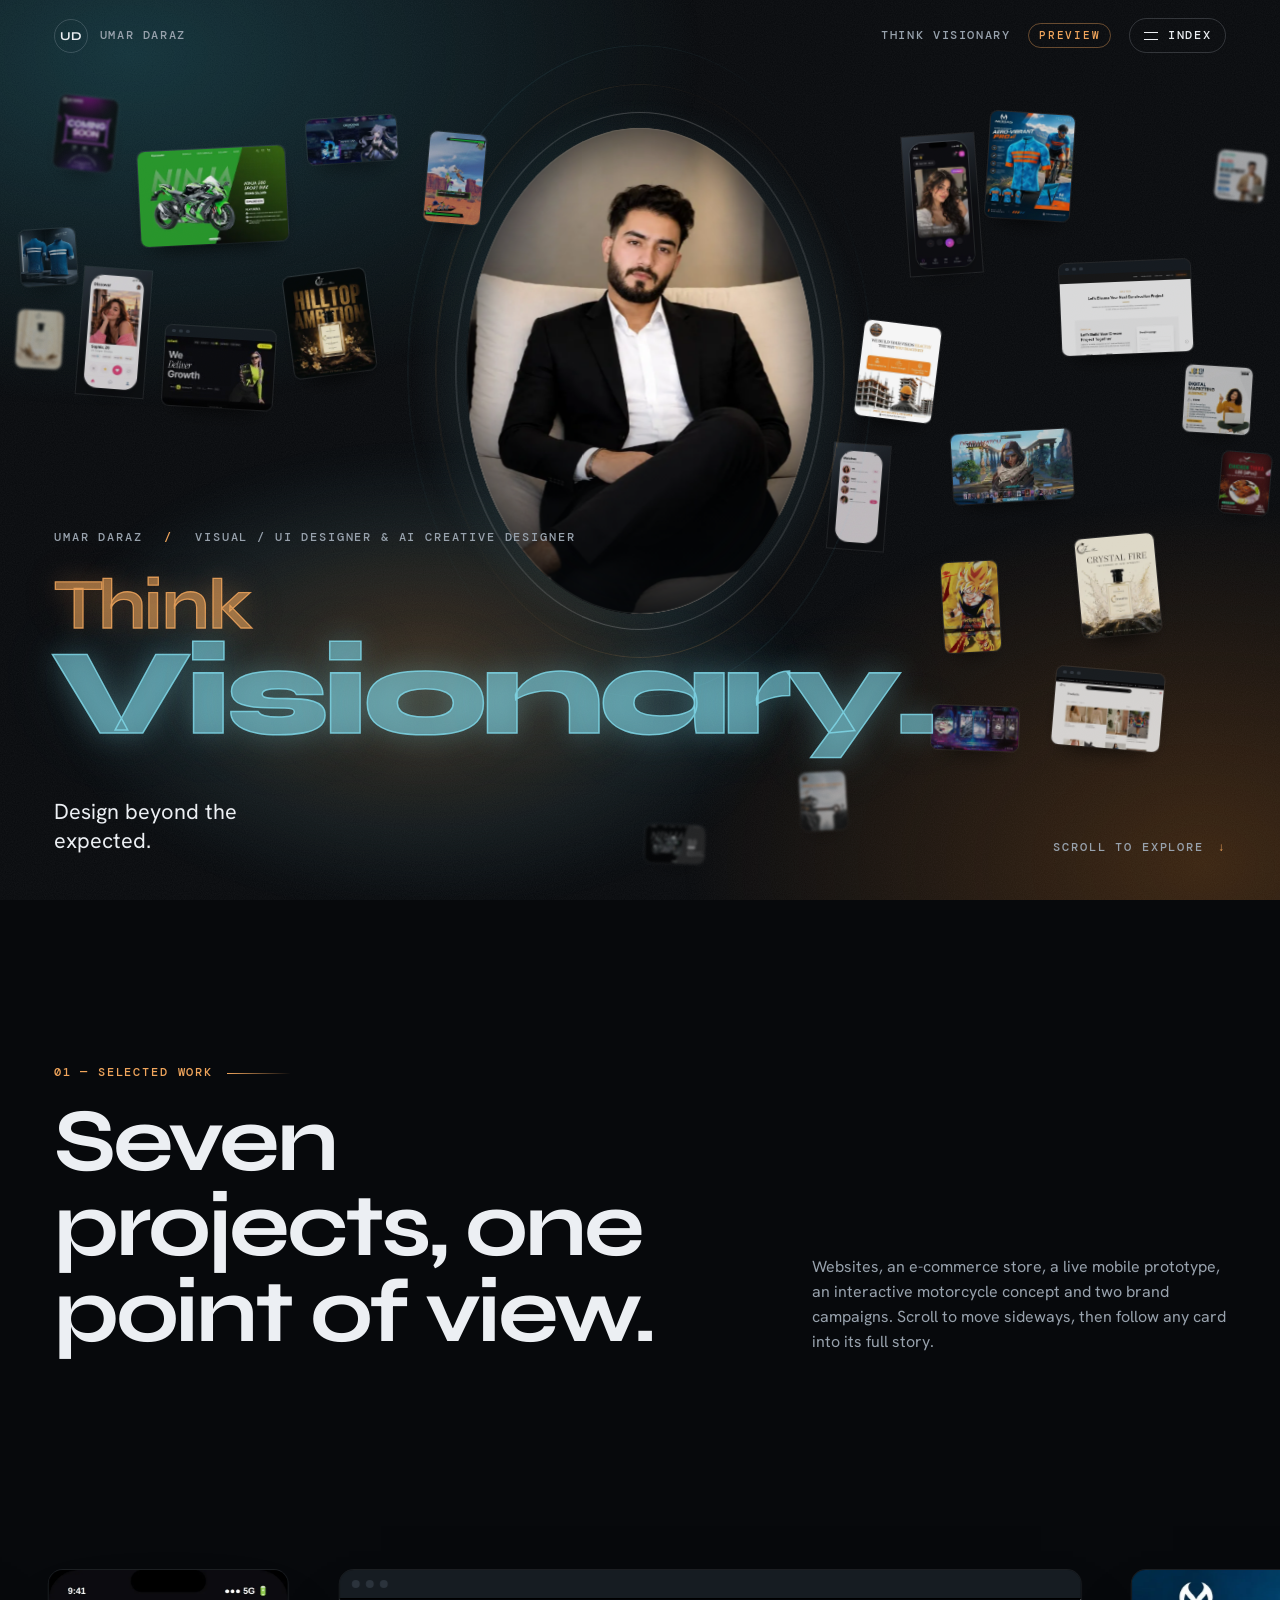
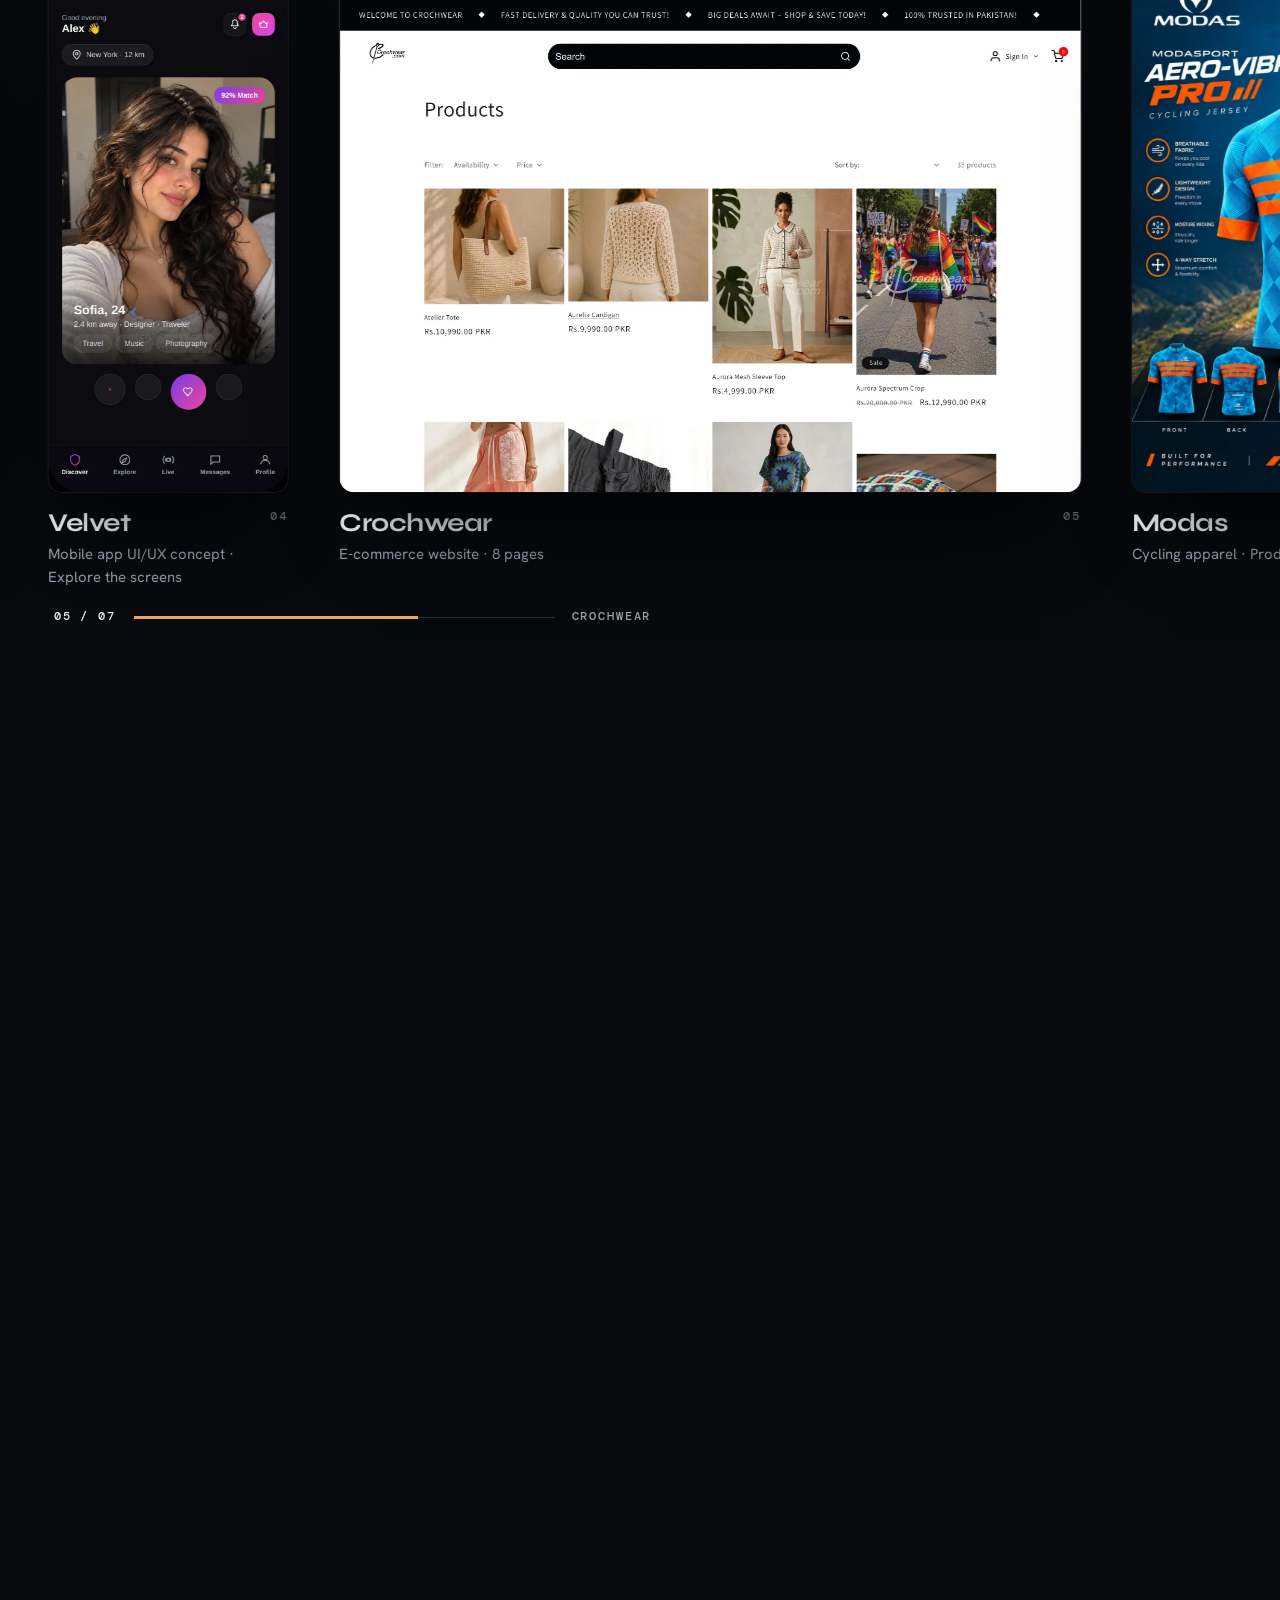
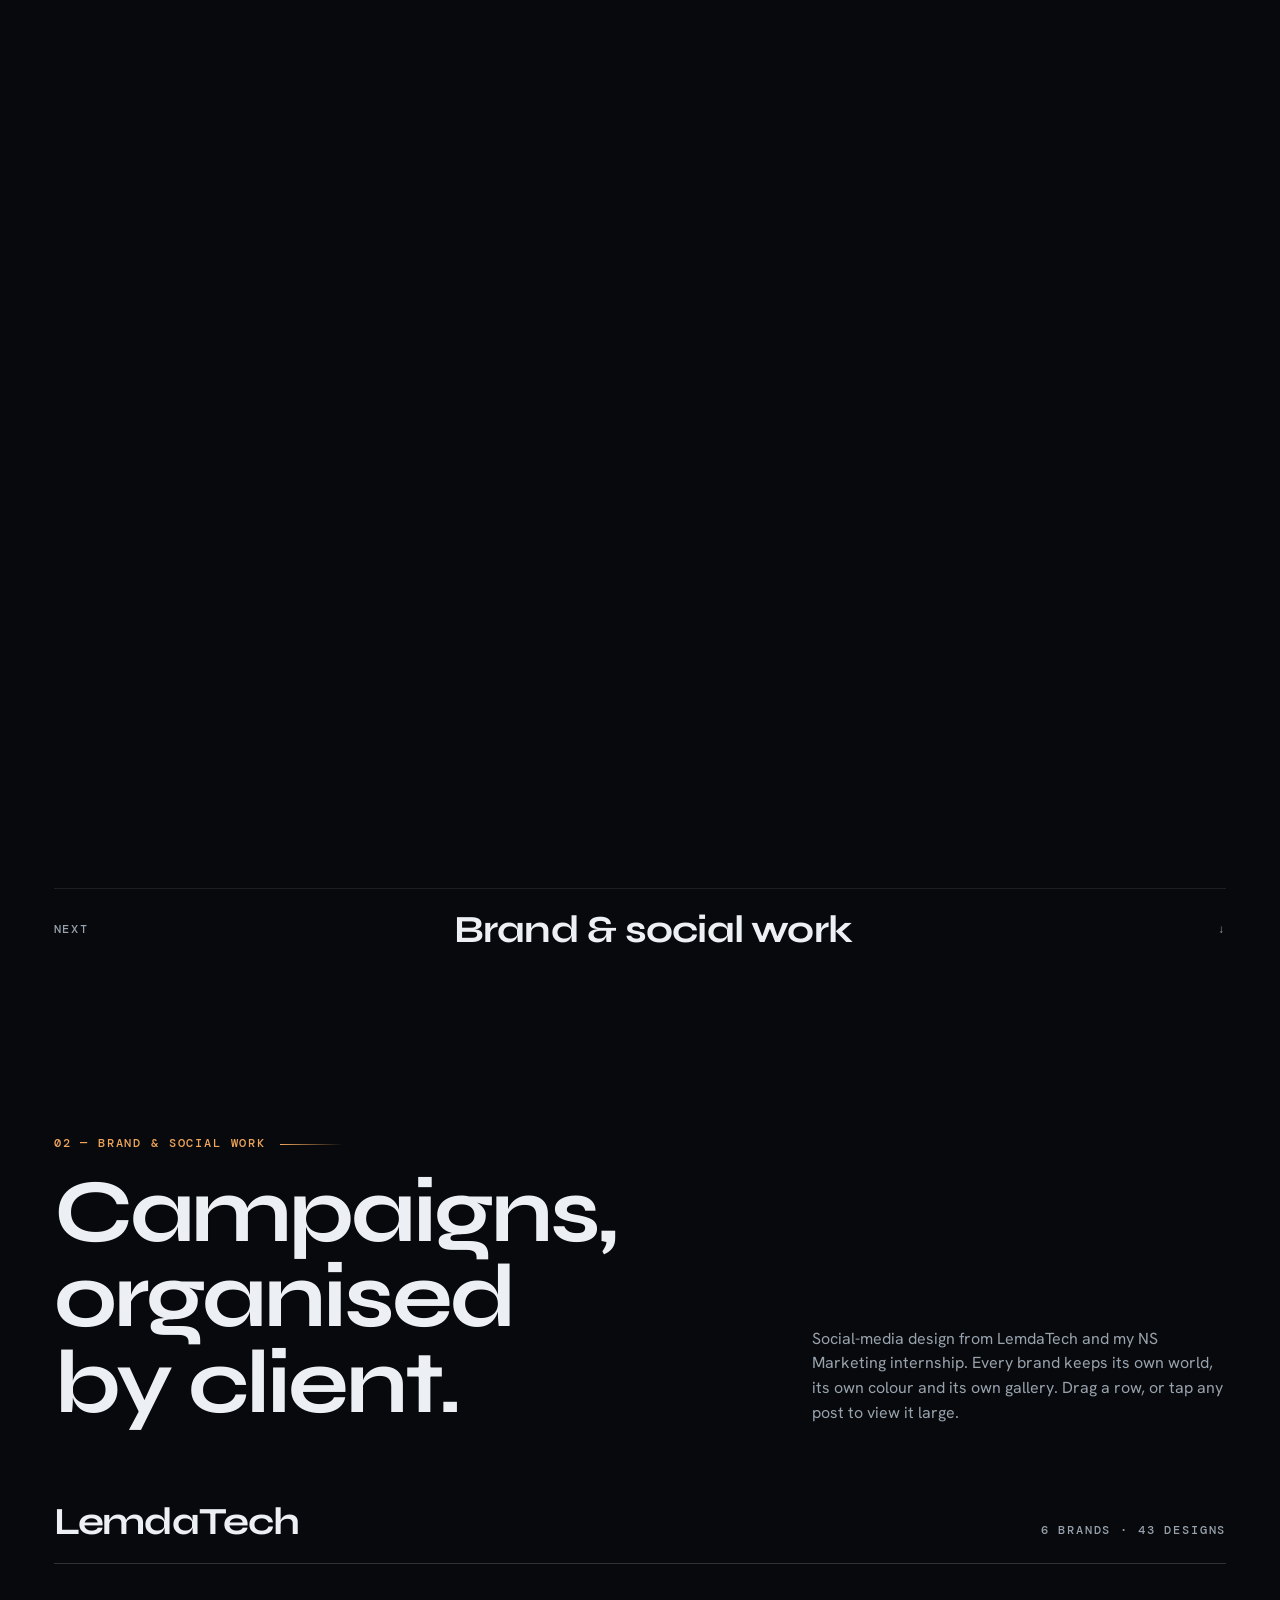
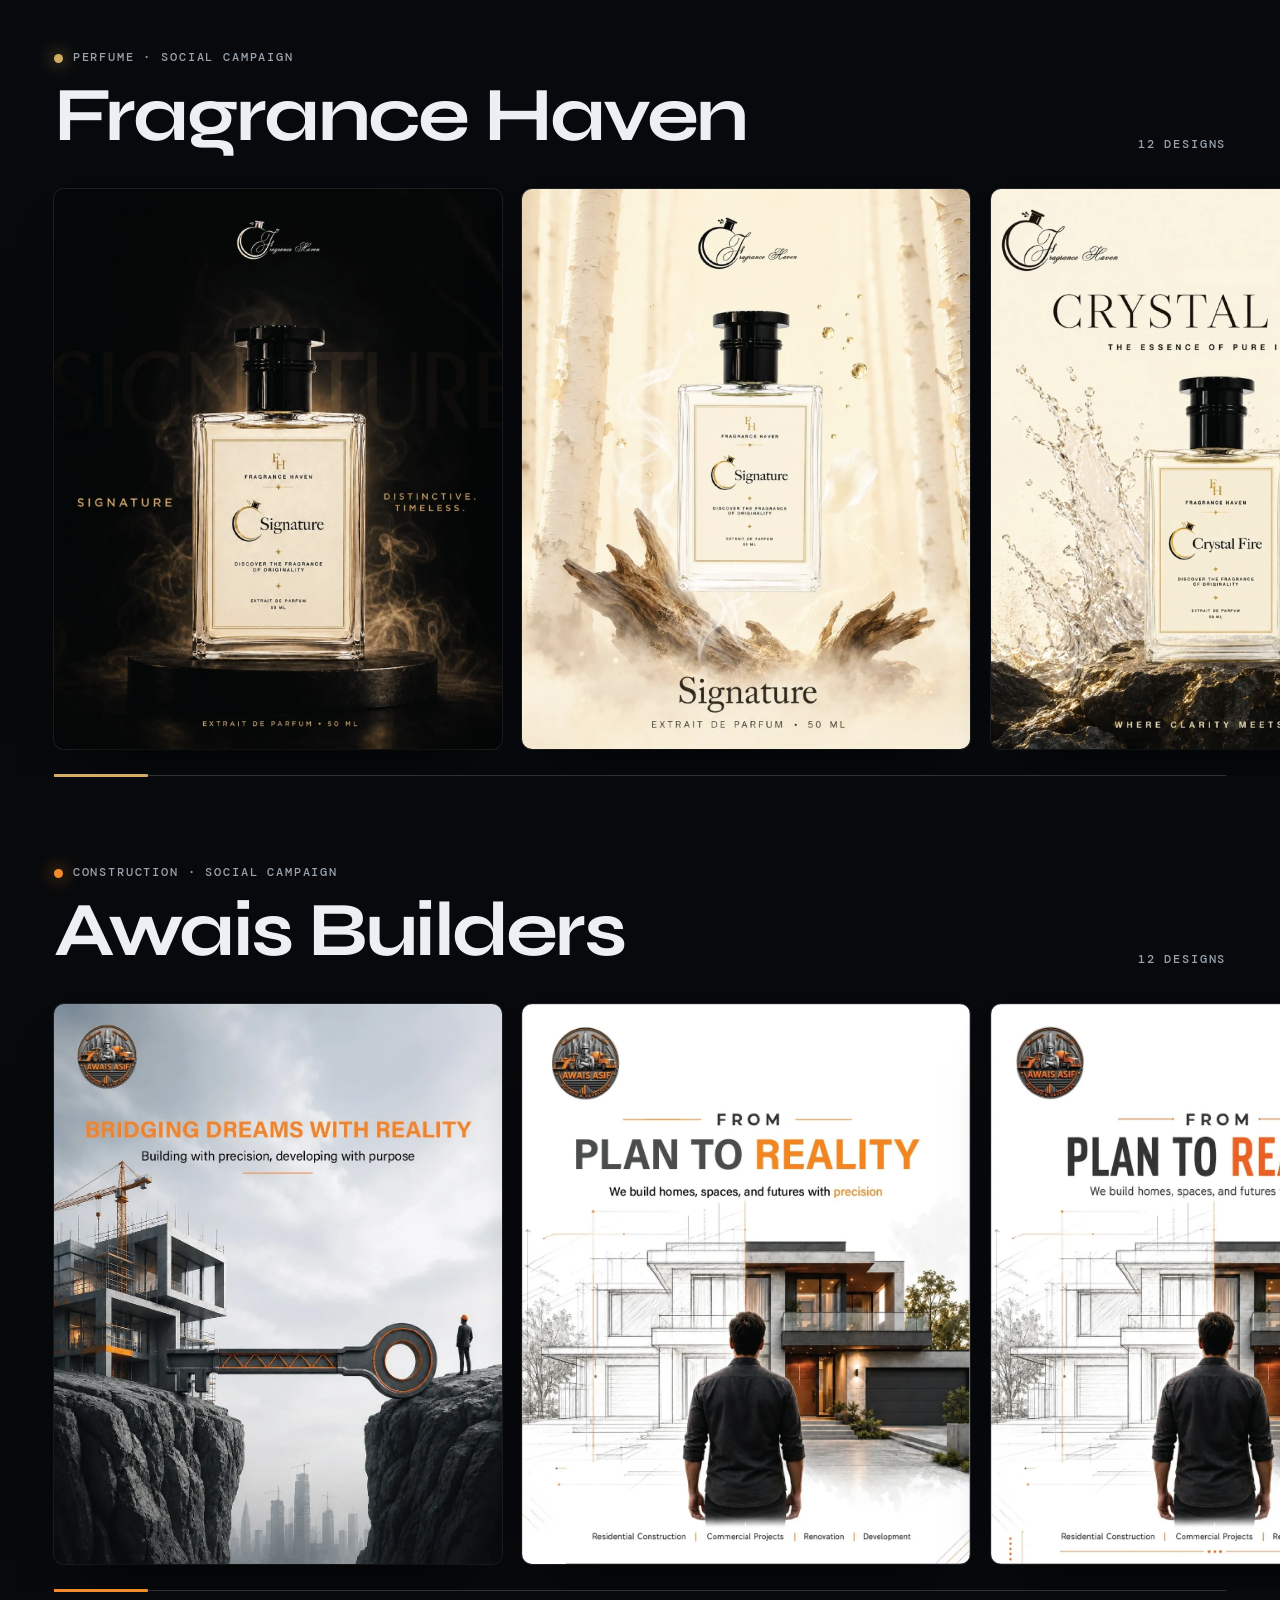
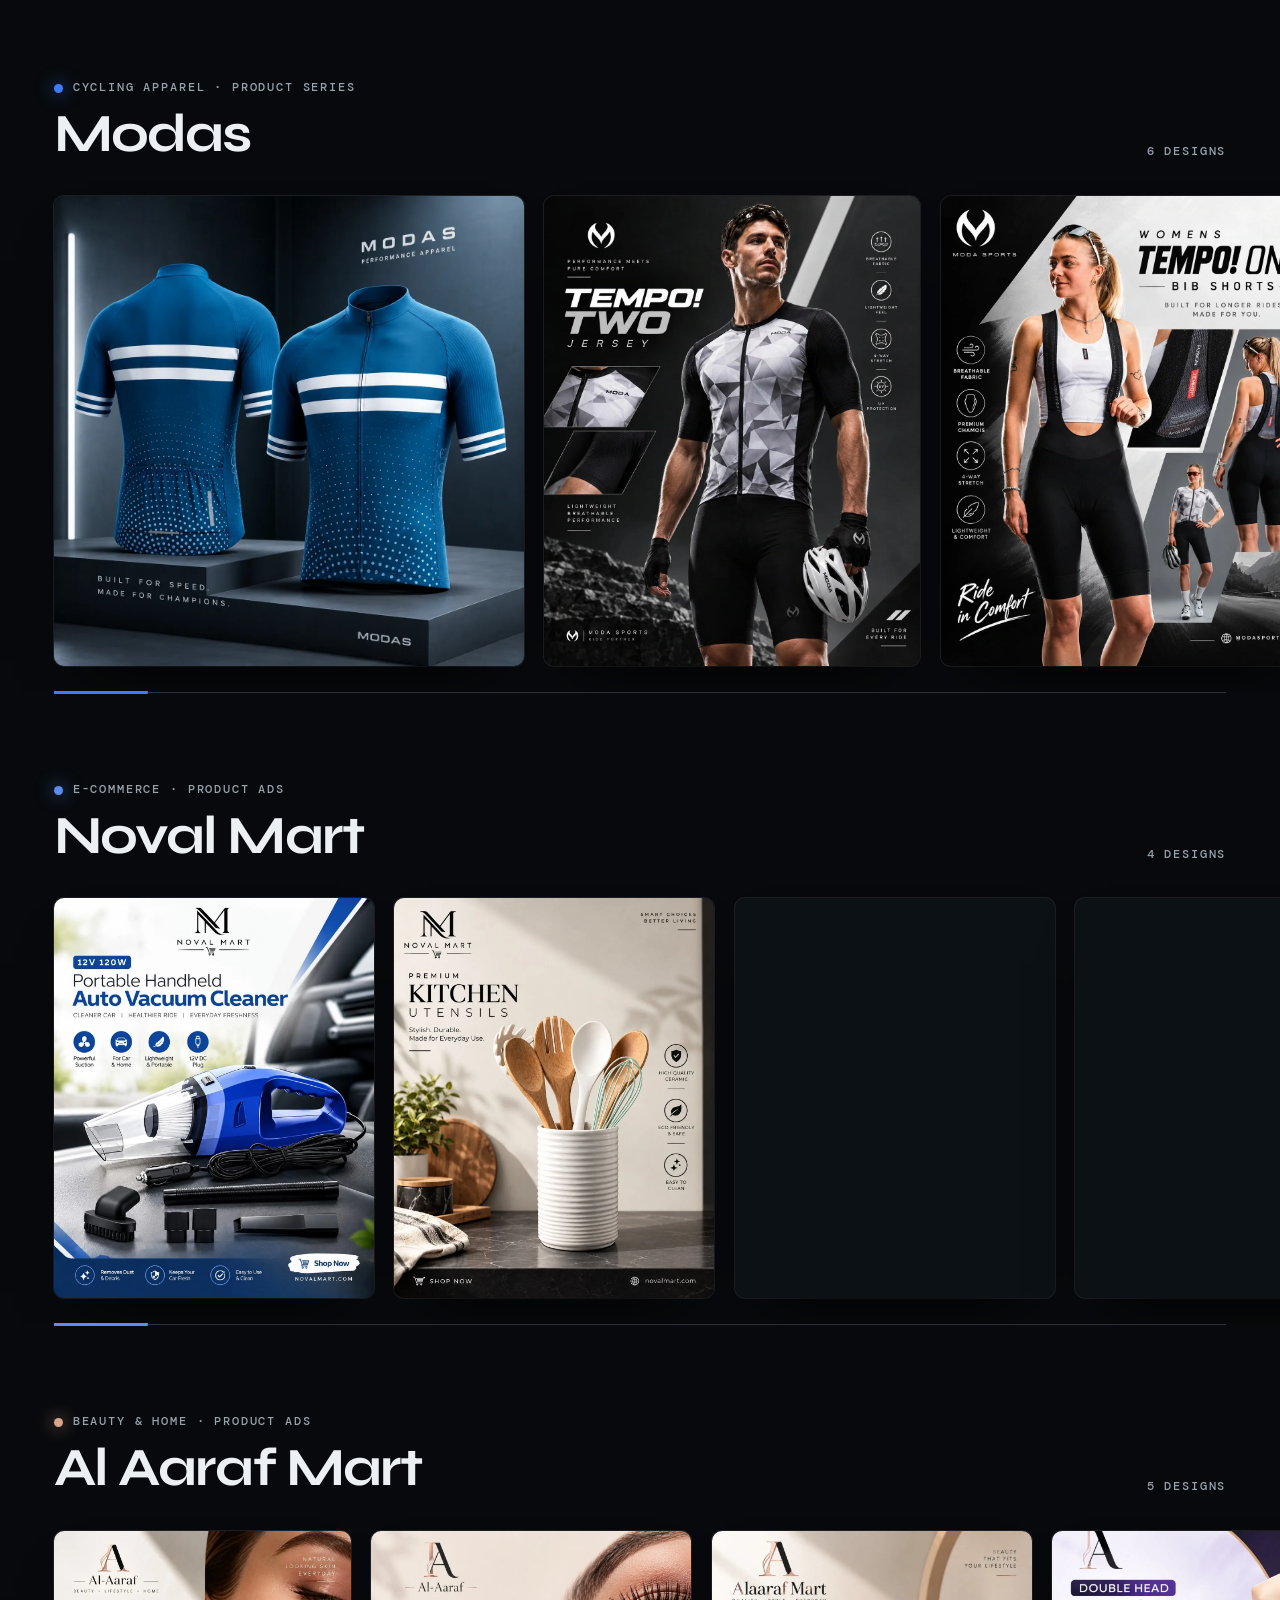
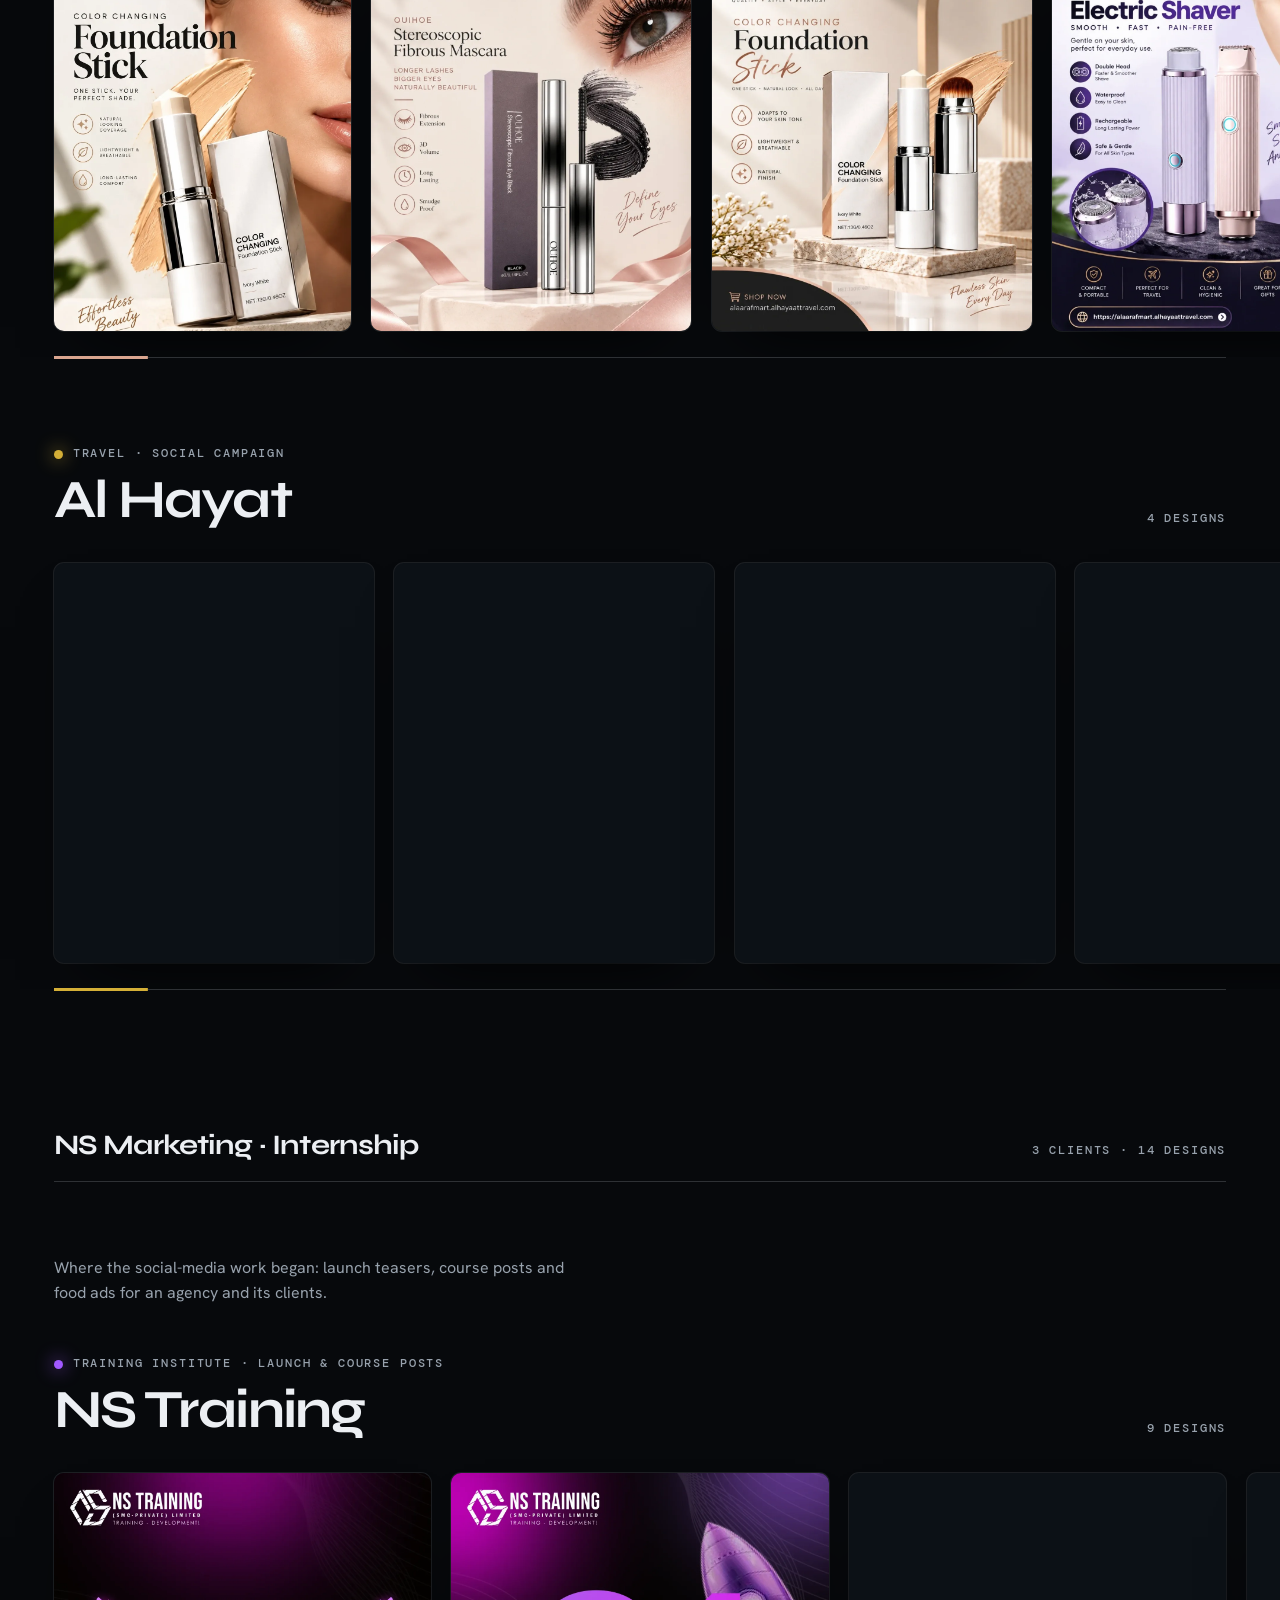
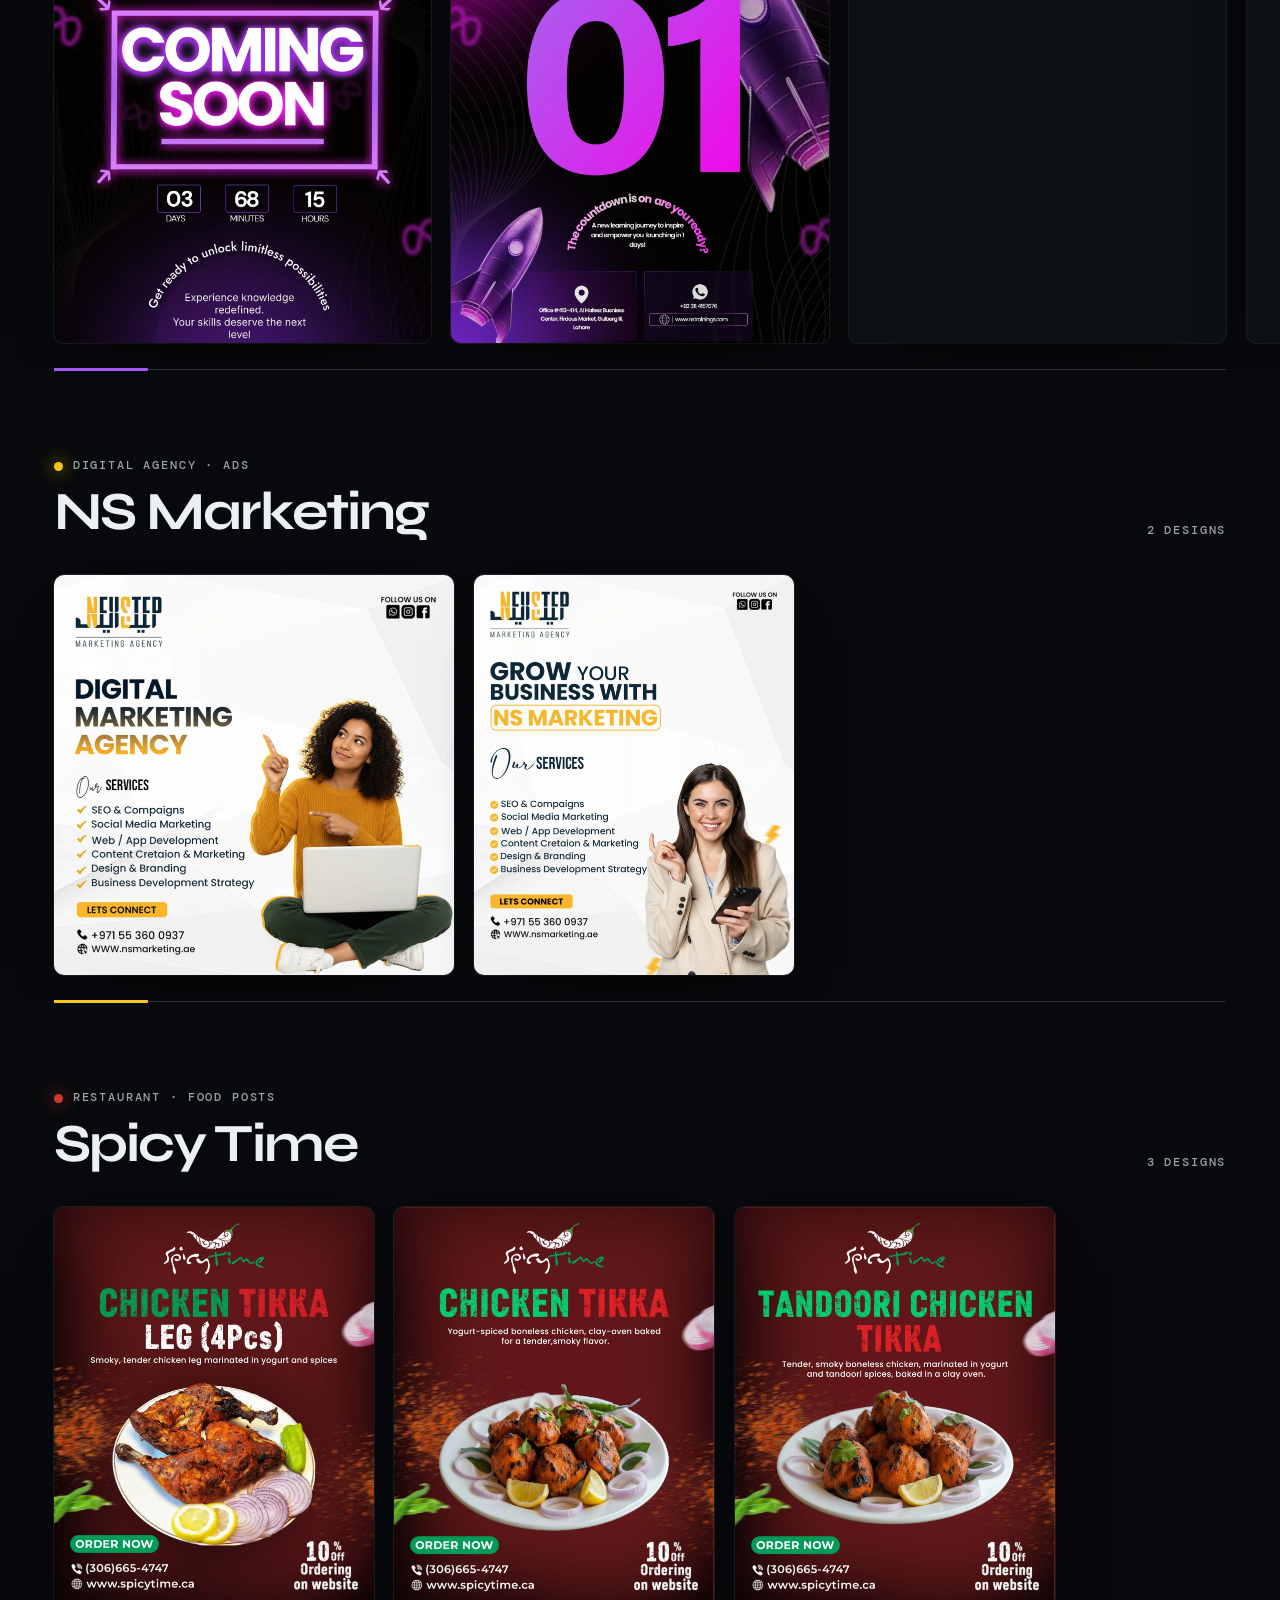
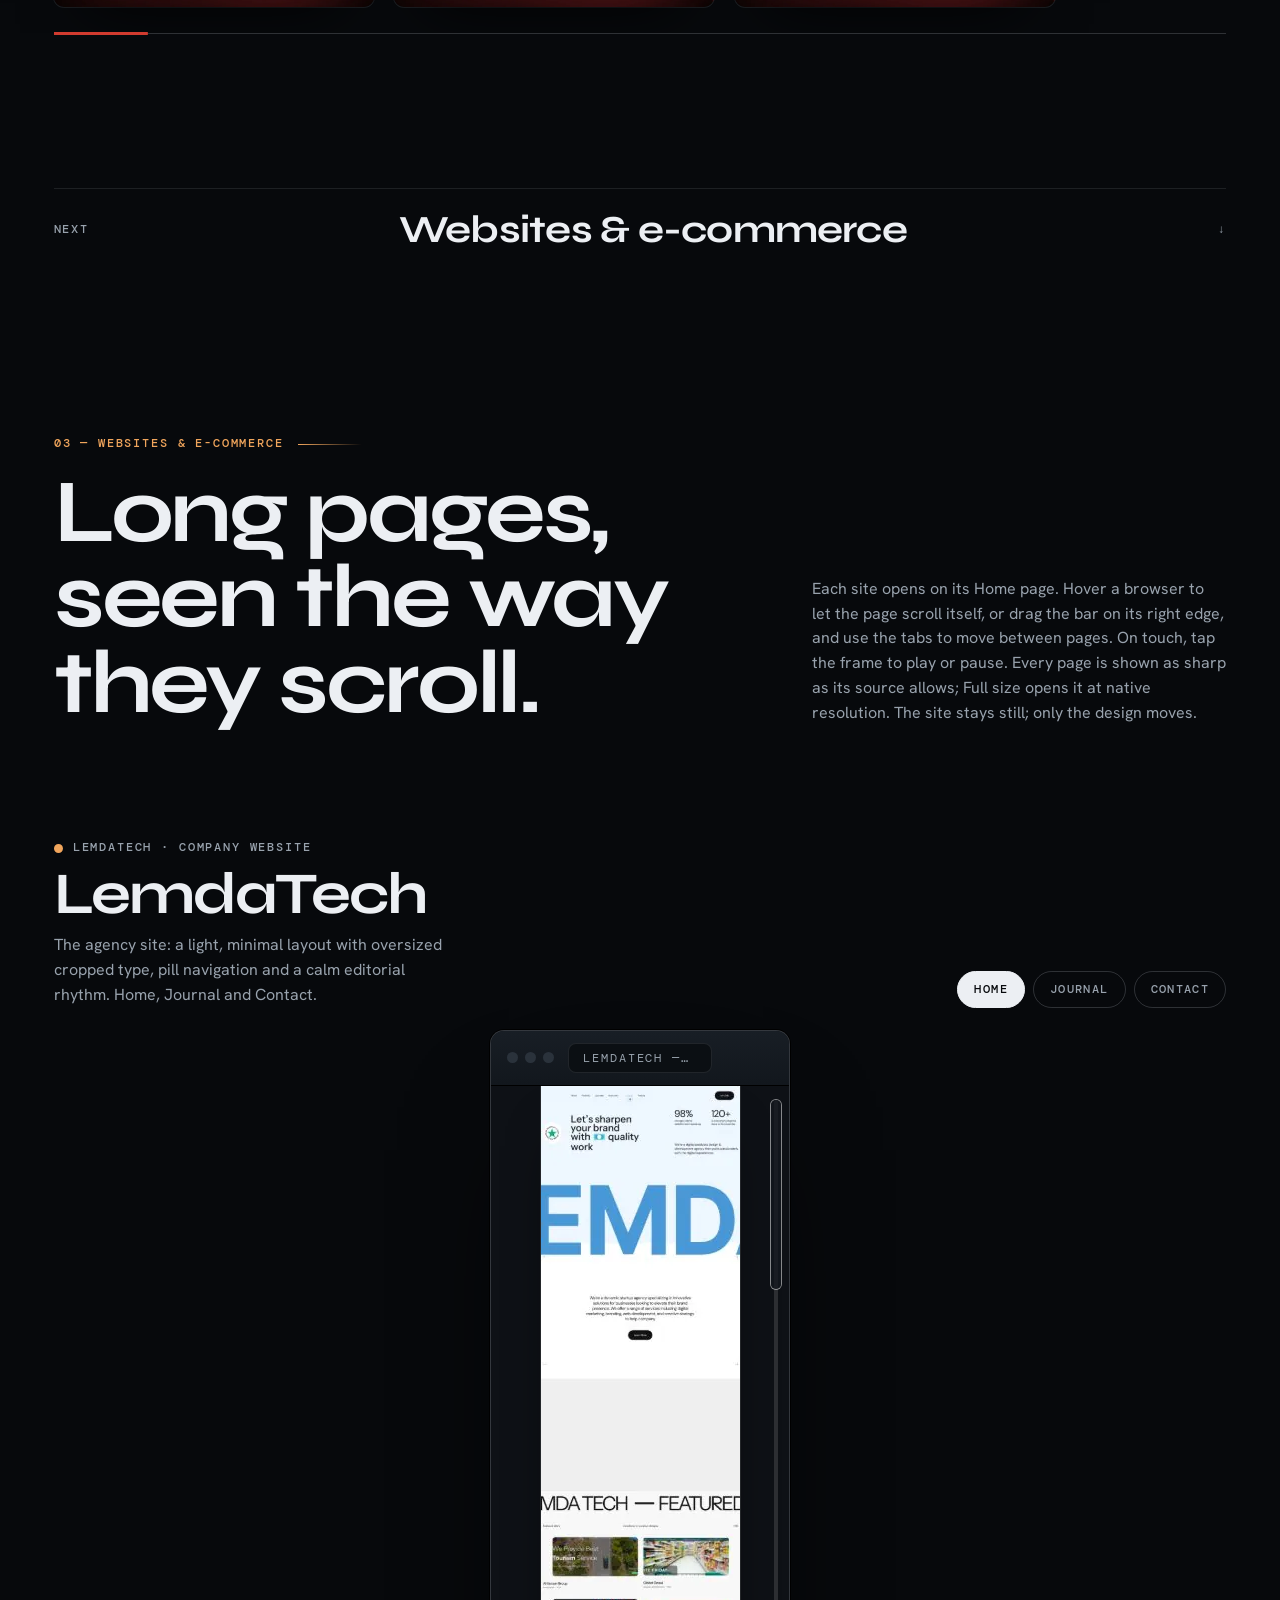
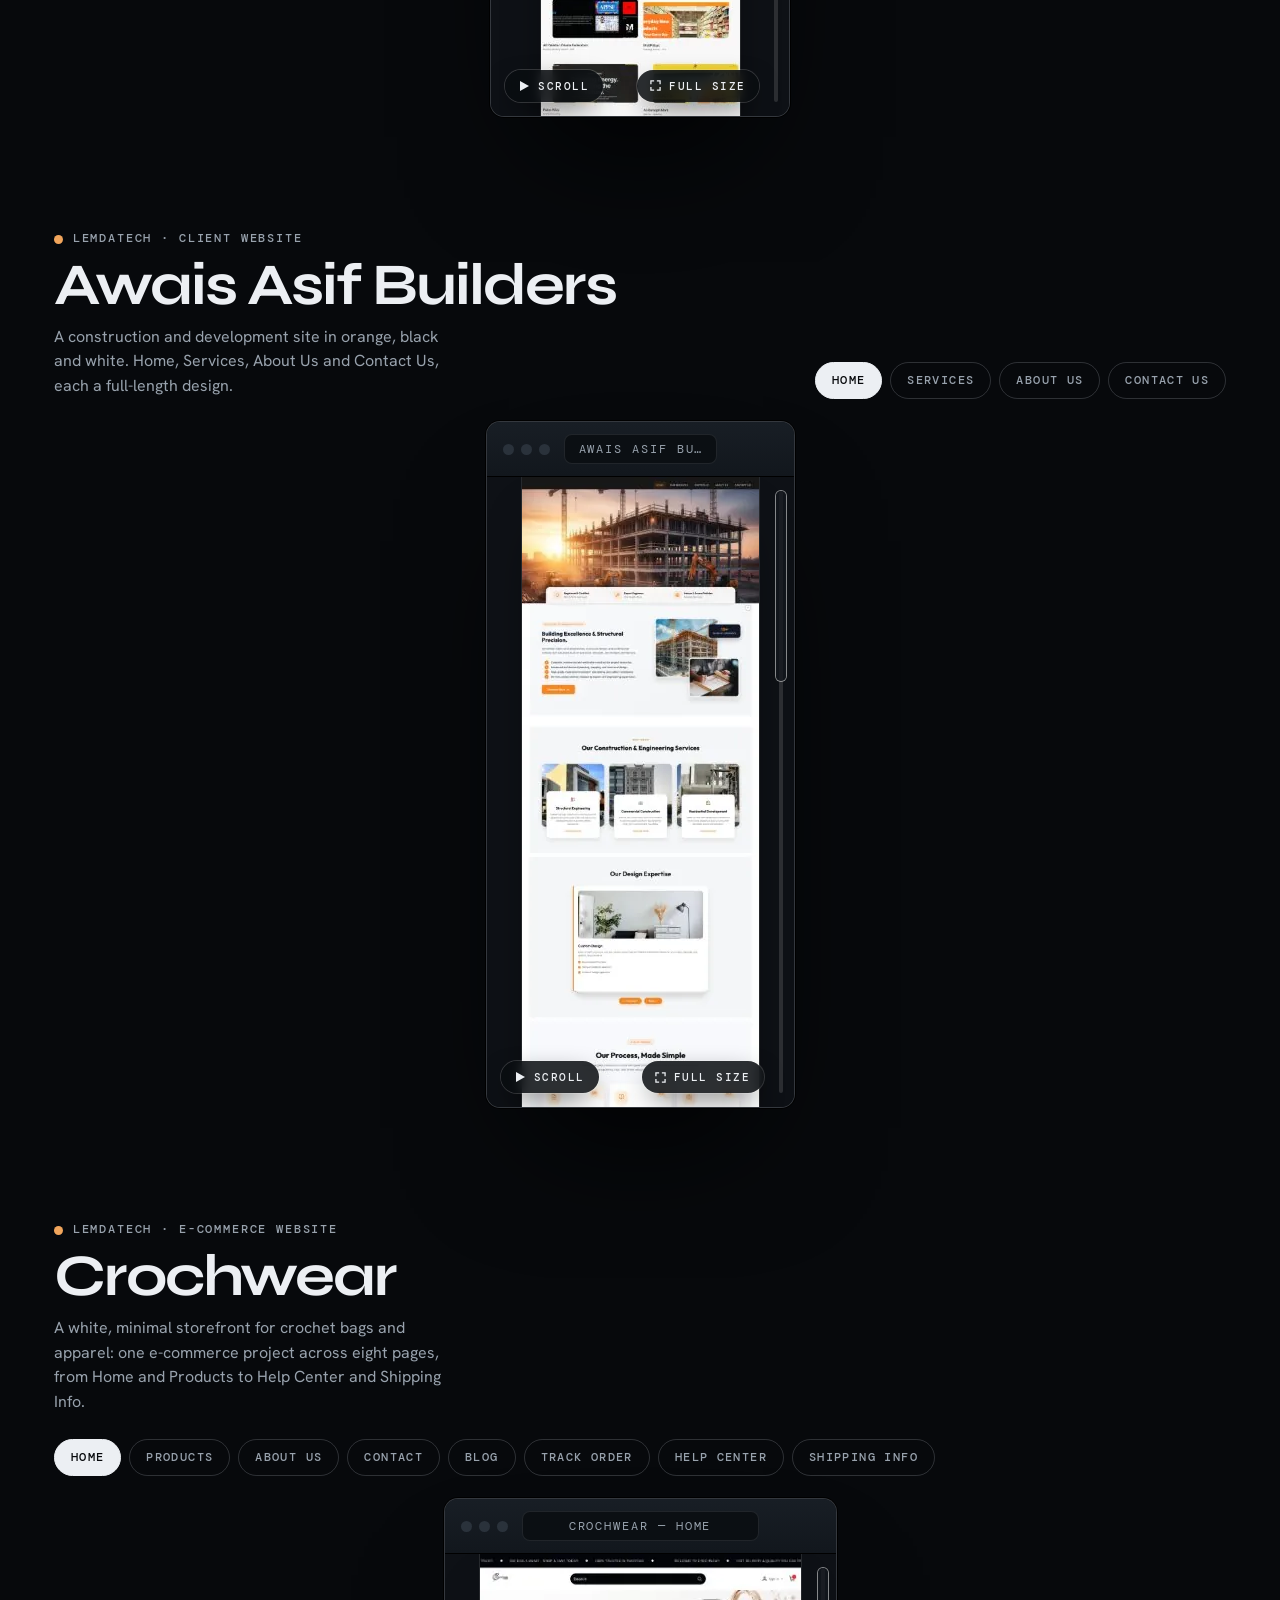
==== index.html @ 10f872cd "Upload final Umar Daraz portfolio" ====
<!doctype html>
<html lang="en"><head><meta charset="utf-8"><meta name="viewport" content="width=device-width,initial-scale=1,viewport-fit=cover"><meta name="theme-color" content="#07090c"><title>Umar Daraz Portfolio</title><link rel="preconnect" href="https://fonts.googleapis.com"><link rel="preconnect" href="https://fonts.gstatic.com" crossorigin><link href="https://fonts.googleapis.com/css2?family=DM+Mono:wght@400;500&family=Hanken+Grotesk:wght@300;400;500;600&family=Syne:wght@600;700;800&display=swap" rel="stylesheet"><style>
:root{
  --bg:#07090c; --bg2:#0b0f13; --panel:#0f1419; --panel2:#151b21;
  --line:rgba(226,232,240,.10); --line2:rgba(226,232,240,.18);
  --text:#eceff3; --mute:#98a2ad; --dim:#5f6a75;
  --amber:#f0a55c; --cyan:#7fd6e6;
  --gut:clamp(16px,4.2vw,64px);
  --maxw:1320px;
  --edge:calc((100vw - min(100vw,var(--maxw)))/2 + var(--gut));
  --f-display:'Syne','Arial Black',system-ui,sans-serif;
  --f-body:'Hanken Grotesk',system-ui,-apple-system,'Segoe UI',Roboto,sans-serif;
  --f-mono:'DM Mono',ui-monospace,'SFMono-Regular',Menlo,Consolas,monospace;
  --ease:cubic-bezier(.16,.84,.24,1);
  color-scheme:dark;
}
@property --t1{syntax:'<color>';inherits:true;initial-value:#12323a}
@property --t2{syntax:'<color>';inherits:true;initial-value:#3a2410}
html{scroll-behavior:smooth;background:var(--bg)}
body{margin:0;background:var(--bg);color:var(--text);font:400 16px/1.55 var(--f-body);overflow-x:clip;-webkit-font-smoothing:antialiased;text-rendering:optimizeLegibility}
*,*::before,*::after{box-sizing:border-box}
a{color:inherit;text-decoration:none}
button{font:inherit;color:inherit;background:none;border:0;padding:0;cursor:pointer}
img{display:block}
h1,h2,h3,h4,p{margin:0}
:focus-visible{outline:2px solid var(--amber);outline-offset:3px;border-radius:4px}
.mono{font:500 11.5px/1.3 var(--f-mono);letter-spacing:.16em;text-transform:uppercase}
.muted{color:var(--mute)}
section[id],article[id]{scroll-margin-top:72px}

/* ---------- atmosphere ---------- */
.ambient{position:fixed;inset:0;z-index:0;pointer-events:none;
  background:
    radial-gradient(64vw 56vh at 10% 6%, var(--t1), transparent 70%),
    radial-gradient(58vw 58vh at 94% 96%, var(--t2), transparent 70%);
  transition:--t1 1.6s ease,--t2 1.6s ease}
.grain{position:fixed;inset:0;z-index:0;pointer-events:none;opacity:.055;mix-blend-mode:screen;
  background-image:url("data:image/svg+xml;utf8,<svg xmlns='http://www.w3.org/2000/svg' width='240' height='240'><filter id='n'><feTurbulence type='fractalNoise' baseFrequency='.9' numOctaves='2' stitchTiles='stitch'/><feColorMatrix values='0 0 0 0 1 0 0 0 0 1 0 0 0 0 1 0 0 0 .9 0'/></filter><rect width='100%' height='100%' filter='url(%23n)'/></svg>")}
main,footer{position:relative;z-index:1}

/* ---------- nav ---------- */
.progress{position:fixed;top:0;left:0;right:0;height:2px;z-index:80;transform-origin:0 50%;transform:scaleX(0);background:linear-gradient(90deg,var(--cyan),var(--amber))}
.nav{position:fixed;top:0;left:0;right:0;z-index:70;display:flex;align-items:center;justify-content:space-between;gap:16px;
  padding:calc(18px + env(safe-area-inset-top,0px)) var(--gut) 18px;transition:background .5s,backdrop-filter .5s}
.nav.solid{background:linear-gradient(rgba(7,9,12,.86),rgba(7,9,12,.0));backdrop-filter:blur(6px);-webkit-backdrop-filter:blur(6px)}
.brandmark{display:flex;align-items:center;gap:12px}
.brandmark b{display:grid;place-items:center;width:34px;height:34px;border-radius:50%;border:1px solid var(--line2);font:700 12px var(--f-display);letter-spacing:.02em}
.brandmark span{font:500 11.5px var(--f-mono);letter-spacing:.14em;text-transform:uppercase;color:var(--mute)}
.nav-r{display:flex;align-items:center;gap:18px}
.nav-ch{font:500 11.5px var(--f-mono);letter-spacing:.14em;text-transform:uppercase;color:var(--mute);white-space:nowrap;transition:opacity .3s}
.nav-ch em{font-style:normal;color:var(--amber);margin-right:8px}
.preview-tag{font:500 10.5px var(--f-mono);letter-spacing:.16em;text-transform:uppercase;color:var(--amber);border:1px solid rgba(240,165,92,.4);border-radius:99px;padding:5px 10px}
.idx-btn{display:flex;align-items:center;gap:10px;font:500 11.5px var(--f-mono);letter-spacing:.14em;text-transform:uppercase;padding:9px 14px;border:1px solid var(--line2);border-radius:99px;transition:border-color .3s,background .3s}
.idx-btn:hover{border-color:var(--text);background:rgba(255,255,255,.04)}
.idx-btn i{display:block;width:14px;height:8px;border-top:1.5px solid currentColor;border-bottom:1.5px solid currentColor;position:relative}
.idx{position:fixed;inset:0;z-index:90;background:rgba(6,8,10,.94);backdrop-filter:blur(14px);-webkit-backdrop-filter:blur(14px);display:flex;flex-direction:column;justify-content:center;padding:96px var(--gut) 56px;opacity:0;visibility:hidden;transition:opacity .45s,visibility .45s}
.idx.open{opacity:1;visibility:visible}
.idx-close{position:absolute;top:calc(18px + env(safe-area-inset-top,0px));right:var(--gut);font:500 11.5px var(--f-mono);letter-spacing:.14em;text-transform:uppercase;padding:9px 14px;border:1px solid var(--line2);border-radius:99px}
.idx ol{list-style:none;margin:0;padding:0;max-width:var(--maxw);width:100%;margin-inline:auto}
.idx li a{display:flex;align-items:baseline;gap:22px;padding:14px 0;border-bottom:1px solid var(--line);font:700 clamp(1.6rem,5.2vw,4.2rem)/1.05 var(--f-display);letter-spacing:-.02em;color:var(--mute);transform:translateY(16px);opacity:0;transition:color .3s,padding .4s var(--ease),transform .7s var(--ease),opacity .7s}
.idx.open li a{transform:none;opacity:1;transition-delay:calc(var(--k)*50ms + 100ms),0s,calc(var(--k)*50ms + 100ms),calc(var(--k)*50ms + 100ms)}
.idx li a:hover{color:var(--text);padding-left:14px}
.idx li a small{font:500 11.5px var(--f-mono);letter-spacing:.14em;color:var(--amber);min-width:2.2em}

/* ---------- cursor ---------- */
.cur{position:fixed;left:0;top:0;z-index:120;pointer-events:none;opacity:0;transition:opacity .3s}
.cur.on{opacity:1}
.cur-dot{position:absolute;width:6px;height:6px;margin:-3px 0 0 -3px;border-radius:50%;background:#fff;mix-blend-mode:difference}
.cur-ring{position:absolute;width:38px;height:38px;margin:-19px 0 0 -19px;border-radius:50%;border:1px solid rgba(255,255,255,.7);display:grid;place-items:center;
  font:500 10.5px var(--f-mono);letter-spacing:.14em;text-transform:uppercase;color:#07090c;transition:width .35s var(--ease),height .35s var(--ease),margin .35s var(--ease),background .35s,border-color .35s}
.cur-ring span{opacity:0;transition:opacity .2s}
.cur.big .cur-ring{width:80px;height:80px;margin:-40px 0 0 -40px;background:#eceff3;border-color:#eceff3}
.cur.big .cur-ring span{opacity:1}
.cur.big .cur-dot{opacity:0}
.cur.down .cur-ring{transform:scale(.88)}
@media (hover:hover) and (pointer:fine){html.has-cur,html.has-cur *{cursor:none!important}}

/* ---------- reveal ---------- */
html.js-anim [data-reveal]{opacity:0;transform:translateY(28px);transition:opacity .9s var(--ease),transform 1s var(--ease);transition-delay:var(--d,0s)}
html.js-anim [data-reveal].in{opacity:1;transform:none}

/* ---------- hero ---------- */
.hero{position:relative;min-height:100vh;min-height:100svh;display:flex;flex-direction:column;justify-content:flex-end;padding:132px var(--gut) clamp(28px,5vh,56px);overflow:hidden}
.fl{position:absolute;z-index:1;width:min(var(--w),var(--wv));left:var(--x);top:var(--y);pointer-events:none;
  transform:translate3d(calc(var(--mx,0)*var(--d)*1px + var(--px,0px)),calc(var(--my,0)*var(--d)*1px + var(--py,0px) + var(--sy,0)*var(--d)*-3.6px),0) rotate(var(--r));
  opacity:0;animation:flIn 1.9s var(--ease) forwards;animation-delay:calc(.6s + var(--k)*.15s)}
.fl-in{transform:perspective(900px) rotateX(var(--tx,0deg)) rotateY(var(--ty,0deg)) scale(var(--sc,1));
  animation:floaty calc(7s + var(--k)*1.3s) ease-in-out calc(var(--k)*-1.9s) infinite;will-change:transform}
.fl img{width:100%;height:auto;border-radius:9px;box-shadow:0 34px 60px -24px #000,0 0 0 1px rgba(255,255,255,.1)}
@keyframes flIn{from{opacity:0;translate:0 70px;scale:.88;filter:blur(12px)}60%{filter:blur(0)}to{opacity:var(--o,.8);translate:0 0;scale:1;filter:blur(0)}}
@keyframes floaty{0%,100%{translate:0 0}50%{translate:0 -11px}}
.halo{position:absolute;left:-6%;bottom:-8%;width:78vw;height:46vw;max-height:70vh;z-index:0;pointer-events:none;
  background:radial-gradient(closest-side,rgba(240,165,92,.26),rgba(127,214,230,.09) 55%,transparent 74%);filter:blur(28px);opacity:0;
  animation:haloIn 2.6s 1s ease forwards,pulse 8s 3.6s ease-in-out infinite}
@keyframes haloIn{to{opacity:.9}}
@keyframes pulse{0%,100%{opacity:.9;transform:scale(1)}50%{opacity:.6;transform:scale(1.06)}}
.hero-stage{position:relative;z-index:2;will-change:transform,opacity}
.eyebrow{display:flex;flex-wrap:wrap;gap:8px 22px;color:var(--mute);margin-bottom:clamp(14px,3vh,30px);opacity:0;animation:up .9s .2s var(--ease) forwards}
.eyebrow i{color:var(--amber);font-style:normal}
@keyframes up{from{opacity:0;transform:translateY(14px)}to{opacity:1;transform:none}}
.h-think{display:block;position:relative;isolation:isolate;font:650 calc(clamp(1.95rem,5.9vw,6.2rem)*var(--tfit,1))/.92 var(--f-display);letter-spacing:-.02em;
  opacity:0;animation:up 1s .3s var(--ease) forwards;will-change:transform}
.h-think .word{display:block;white-space:nowrap;position:relative;z-index:2;
  color:rgba(240,165,92,.07);-webkit-text-fill-color:rgba(240,165,92,.07);-webkit-text-stroke:1.35px rgba(240,165,92,.86);
  text-shadow:0 0 1px rgba(240,165,92,.55),0 0 24px rgba(240,165,92,.28),0 0 60px rgba(240,165,92,.13);transition:text-shadow .4s}
.h-viz{display:block;position:relative;isolation:isolate;font-family:var(--f-display);font-weight:800;
  font-size:calc(clamp(2.5rem,10.2vw,11.8rem)*var(--vfit,1));line-height:.9;letter-spacing:-.045em;white-space:nowrap;margin:0 0 0 -.035em;padding-bottom:.06em;will-change:transform}
.h-viz .word{display:block;white-space:nowrap;position:relative;z-index:2;
  color:rgba(127,214,230,.07);-webkit-text-fill-color:rgba(127,214,230,.07);-webkit-text-stroke:1.55px rgba(127,214,230,.86);
  text-shadow:0 0 1px rgba(127,214,230,.55),0 0 30px rgba(127,214,230,.3),0 0 74px rgba(127,214,230,.14);transition:text-shadow .4s}
.h-viz .ch{display:inline-block;color:inherit;-webkit-text-fill-color:inherit;opacity:0;filter:blur(20px);transform:translateY(42%) scale(1.07);animation:chIn 1.3s var(--ease) forwards;animation-delay:calc(.45s + var(--i)*.075s)}
@keyframes chIn{to{opacity:1;filter:blur(0);transform:none}}
.hg{position:absolute;left:0;top:0;width:100%;height:100%;display:block;white-space:nowrap;pointer-events:none;z-index:4;
  color:transparent;background:radial-gradient(circle var(--gr,260px) at var(--gx,50%) var(--gy,50%),#fff 0%,var(--gcol,#f0a55c) 38%,var(--gcol,#f0a55c) 68%,transparent 100%);
  -webkit-background-clip:text;background-clip:text;
  filter:drop-shadow(0 0 10px var(--gcol,#f0a55c)) drop-shadow(0 0 34px var(--gcol,#f0a55c)) drop-shadow(0 0 78px var(--gcol,#f0a55c));
  -webkit-mask-image:radial-gradient(circle var(--gr,260px) at var(--gx,50%) var(--gy,50%),#000 0%,#000 45%,rgba(0,0,0,.55) 68%,transparent 92%);
  mask-image:radial-gradient(circle var(--gr,260px) at var(--gx,50%) var(--gy,50%),#000 0%,#000 45%,rgba(0,0,0,.55) 68%,transparent 92%);
  opacity:var(--gon,0)}
.hg-a{--gcol:#ffb266}
.hg-b{--gcol:#7fe8ff}
@media (hover:none){.hg{display:none}}
.hero-foot{display:flex;justify-content:space-between;align-items:flex-end;gap:24px;margin-top:clamp(22px,4.5vh,52px);position:relative;z-index:2}
.h-sub{font:400 clamp(1.05rem,1.7vw,1.6rem)/1.35 var(--f-body);color:var(--text);max-width:22ch;opacity:0;animation:up 1s 1.9s var(--ease) forwards}
.h-scroll{display:flex;align-items:center;gap:14px;color:var(--mute);opacity:0;animation:up 1s 2.3s var(--ease) forwards}
.h-scroll b{font-weight:500;display:inline-block;color:var(--amber);animation:bob 2.2s ease-in-out infinite}
@keyframes bob{0%,100%{transform:translateY(0)}50%{transform:translateY(5px)}}
.h-meta{position:absolute;left:var(--gut);top:calc(96px + env(safe-area-inset-top,0px));z-index:2;color:var(--dim)}

/* ---------- chapters ---------- */
.ch-wrap{max-width:var(--maxw);margin:0 auto;padding-inline:var(--gut)}
.chapter{position:relative;padding-block:clamp(88px,13vw,180px) 0}
.ch-head{display:grid;grid-template-columns:minmax(0,1fr) minmax(0,.62fr);gap:20px clamp(24px,6vw,96px);align-items:end;margin-bottom:clamp(36px,6vw,80px)}
.ch-no{display:flex;align-items:center;gap:14px;color:var(--amber);margin-bottom:18px}
.ch-no::after{content:"";height:1px;width:64px;background:linear-gradient(90deg,var(--amber),transparent)}
.ch-head h2{font:700 clamp(2.5rem,7vw,6.4rem)/.95 var(--f-display);letter-spacing:-.035em;text-wrap:balance}
.ch-head p{color:var(--mute);font-size:clamp(1rem,1.25vw,1.15rem);max-width:46ch;justify-self:end}
.bridge{display:flex;justify-content:space-between;align-items:center;gap:16px;margin-top:clamp(64px,9vw,120px);padding:22px 0;border-top:1px solid var(--line);color:var(--mute);transition:color .3s}
.bridge:hover{color:var(--text)}
.bridge strong{font:700 clamp(1.3rem,3vw,2.4rem)/1 var(--f-display);letter-spacing:-.02em;color:var(--text)}
.bridge span{font:500 11.5px var(--f-mono);letter-spacing:.14em;text-transform:uppercase}
.bridge .arr{display:inline-block;transition:transform .5s var(--ease)}
.bridge:hover .arr{transform:translateY(6px)}

/* ---------- selected reel ---------- */
.reel{position:relative}
.reel-sticky{position:relative;height:auto;overflow-x:auto;overflow-y:hidden;scroll-snap-type:x proximity;scrollbar-width:none;padding-block:12px 24px}
.reel-sticky::-webkit-scrollbar{display:none}
.reel.pinned .reel-sticky{position:sticky;top:0;height:100vh;height:100svh;overflow:hidden;display:flex;flex-direction:column;justify-content:center;scroll-snap-type:none;padding-block:64px 32px}
.reel-track{display:flex;gap:clamp(20px,4vw,64px);padding-inline:var(--edge);width:max-content;will-change:transform;align-items:flex-start}
.rc{position:relative;flex:none;scroll-snap-align:center;display:block}
.rc-frame{position:relative;height:var(--rh);aspect-ratio:var(--ar);border-radius:14px;overflow:hidden;background:#0c1116;box-shadow:0 50px 90px -40px #000,0 0 0 1px var(--line);transition:box-shadow .6s var(--ease),transform .8s var(--ease)}
.reel{--rh:min(clamp(300px,58vh,600px),calc(1440px*1.15/1.42/var(--dpr,1)))}
.rc-frame img{width:100%;height:100%;object-fit:contain;transition:transform 1.4s var(--ease)}
.rc:hover .rc-frame img{transform:scale(1.045)}
.rc:hover .rc-frame{box-shadow:0 60px 110px -40px var(--glow,#000),0 0 0 1px var(--line2)}
.rc-bw{display:flex;flex-direction:column;background:#0d1116}
.rc-bw .bar{display:flex;align-items:center;gap:6px;padding:10px 12px;background:#161c22;border-bottom:1px solid #000;flex:none}
.rc-bw .bar i{width:8px;height:8px;border-radius:50%;background:#2b333c}
.rc-bw .vp{position:relative;flex:1;overflow:hidden;background:#fff}
.rc-bw .vp img{position:absolute;left:0;top:0;width:100%;height:auto;object-fit:initial}
.rc:hover .rc-bw .vp img{transform:none}
.rc-cap{display:flex;justify-content:space-between;align-items:flex-start;gap:18px;padding-top:18px;max-width:calc(var(--rh)*var(--ar))}
.rc-cap h3{font:700 clamp(1.25rem,2vw,1.8rem)/1.05 var(--f-display);letter-spacing:-.02em}
.rc-cap p{color:var(--mute);font-size:.92rem;margin-top:6px}
.rc-cap .no{color:var(--dim);white-space:nowrap}
.reel-hud{display:flex;align-items:center;gap:18px;padding:22px var(--edge) 0;color:var(--mute)}
.reel-hud .bar{flex:1;height:1px;background:var(--line2);position:relative;max-width:420px}
.reel-hud .bar i{position:absolute;left:0;top:-1px;height:3px;width:100%;background:var(--amber);transform-origin:0 50%;transform:scaleX(0)}
.reel-hud b{color:var(--text);font-weight:500}

/* ---------- brands / rails ---------- */
.group-title{display:flex;align-items:baseline;justify-content:space-between;gap:20px;padding-bottom:22px;margin:clamp(28px,4vw,56px) 0 clamp(18px,3vw,36px);border-bottom:1px solid var(--line2)}
.group-title h3{font:700 clamp(1.4rem,3vw,2.6rem)/1 var(--f-display);letter-spacing:-.03em}
.group-title span{color:var(--mute)}
.group-title.small h3{font-size:clamp(1.2rem,2.2vw,1.8rem)}
.brand{--brand:#c9a35b;--rhd:400px;position:relative;padding-block:clamp(28px,4vw,52px) clamp(22px,3vw,40px)}
.brand.lead{--rhd:560px}
.brand.mid{--rhd:470px}
.brand-head{display:flex;justify-content:space-between;align-items:flex-end;gap:20px;margin-bottom:22px}
.brand-head .kind{display:flex;align-items:center;gap:10px;color:var(--mute);margin-bottom:12px}
.brand-head .kind::before{content:"";width:9px;height:9px;border-radius:50%;background:var(--brand);box-shadow:0 0 18px var(--brand)}
.brand-head h4{font:700 clamp(1.7rem,4.2vw,3.8rem)/.98 var(--f-display);letter-spacing:-.035em}
.brand.lead h4{font-size:clamp(2.1rem,6vw,5.6rem)}
.brand-head .count{color:var(--mute);white-space:nowrap;text-align:right}
.rail-wrap{position:relative;margin-inline:calc(50% - 50vw)}
.rail{display:flex;gap:clamp(12px,1.6vw,22px);overflow-x:auto;padding:14px var(--edge) 26px;scroll-snap-type:x proximity;scroll-padding-inline:var(--edge);scrollbar-width:none;-webkit-overflow-scrolling:touch;overscroll-behavior-x:contain}
.rail::-webkit-scrollbar{display:none}
.rail.drag{scroll-snap-type:none;cursor:grabbing}
.post{position:relative;flex:none;scroll-snap-align:start;height:min(var(--rhd),88vw);aspect-ratio:var(--ar);border-radius:10px;overflow:hidden;background:#0c1116;box-shadow:0 30px 60px -34px #000,0 0 0 1px var(--line);transition:transform .6s var(--ease),box-shadow .6s var(--ease)}
.post img{width:100%;height:100%;object-fit:contain;user-select:none;-webkit-user-drag:none;pointer-events:none}
.post:hover{transform:translateY(-6px);box-shadow:0 44px 70px -30px color-mix(in srgb,var(--brand) 50%,#000),0 0 0 1px color-mix(in srgb,var(--brand) 45%,transparent)}
.rail-bar{height:1px;background:var(--line2);margin:0;position:relative}
.rail-bar i{position:absolute;left:0;top:-1px;height:3px;width:100%;transform-origin:0 50%;background:var(--brand);transform:scaleX(.1)}
.brand-note{margin:14px var(--gut) 0;color:var(--dim);font-size:.85rem}
.ns-intro{padding:clamp(20px,3vw,40px) 0 0;color:var(--mute);max-width:60ch}

/* ---------- web/ui ---------- */
.web-block{padding-block:clamp(22px,3vw,40px) clamp(40px,6vw,88px)}
.web-head{display:flex;justify-content:space-between;align-items:flex-end;gap:24px 40px;flex-wrap:wrap;margin-bottom:22px}
.web-head .kind{color:var(--mute);margin-bottom:10px;display:flex;gap:10px;align-items:center}
.web-head .kind::before{content:"";width:9px;height:9px;border-radius:50%;background:var(--amber)}
.web-head h3{font:700 clamp(1.9rem,4.6vw,4rem)/.98 var(--f-display);letter-spacing:-.035em}
.web-head p{color:var(--mute);max-width:44ch;margin-top:10px}
.pills{display:flex;flex-wrap:wrap;gap:8px}
.pill{font:500 11.5px var(--f-mono);letter-spacing:.12em;text-transform:uppercase;padding:10px 16px;border:1px solid var(--line2);border-radius:99px;color:var(--mute);transition:all .35s var(--ease)}
.pill:hover{color:var(--text);border-color:var(--text)}
.pill[aria-selected="true"]{background:var(--text);color:#07090c;border-color:var(--text)}
.bw{border-radius:14px;background:#0d1116;border:1px solid var(--line2);box-shadow:0 70px 130px -50px #000,0 0 0 1px #000;overflow:hidden}
.bw-bar{display:flex;align-items:center;gap:14px;padding:12px 16px;background:linear-gradient(#181e25,#12171d);border-bottom:1px solid #000}
.bw-dots{display:flex;gap:7px;flex:none}
.bw-dots i{width:11px;height:11px;border-radius:50%;background:#2a323b}
.bw-url{flex:1;max-width:520px;margin-inline:auto;background:#0b0f13;border:1px solid var(--line);border-radius:8px;padding:6px 14px;font:400 12px var(--f-mono);color:var(--mute);text-align:center;white-space:nowrap;overflow:hidden;text-overflow:ellipsis}
.bw-spacer{width:47px;flex:none}
.bw-view{position:relative;height:clamp(420px,70vh,700px);overflow:hidden;background:var(--vbg,#fff);touch-action:pan-y;user-select:none;-webkit-user-select:none}
.bw-page{position:absolute;left:0;top:0;width:100%;height:auto;opacity:0;transition:opacity .7s var(--ease);will-change:transform;pointer-events:none}
.bw-page.on{opacity:1}
.bw-scrub{position:absolute;right:7px;top:14px;bottom:14px;width:12px;z-index:5;touch-action:none;cursor:pointer}
.bw-scrub::before{content:"";position:absolute;left:4px;right:4px;top:0;bottom:0;border-radius:4px;background:rgba(127,127,127,.28)}
.bw-scrub i{position:absolute;left:1px;right:1px;top:0;height:60px;border-radius:6px;background:rgba(20,24,30,.78);box-shadow:0 0 0 1px rgba(255,255,255,.5)}
.bw-ctl{position:absolute;left:14px;bottom:14px;z-index:5;display:flex;align-items:center;gap:10px}
.bw-play{display:flex;align-items:center;gap:9px;font:500 11px var(--f-mono);letter-spacing:.14em;text-transform:uppercase;padding:9px 14px;border-radius:99px;background:rgba(10,13,17,.86);color:#eceff3;box-shadow:0 0 0 1px rgba(255,255,255,.16),0 10px 30px -10px #000;backdrop-filter:blur(6px)}
.bw-play svg{width:10px;height:10px;fill:currentColor}
.bw-hint{font:500 11px var(--f-mono);letter-spacing:.12em;text-transform:uppercase;padding:9px 12px;border-radius:99px;background:rgba(10,13,17,.7);color:#aab3bd;transition:opacity .4s}
.bw.playing .bw-hint{opacity:0}
.hint-touch{display:none}
@media (hover:none){.hint-hover{display:none}.hint-touch{display:inline}}

/* ---------- experimental ---------- */
.act{padding-block:clamp(24px,4vw,56px) clamp(56px,8vw,120px)}
.act-head{display:flex;justify-content:space-between;align-items:flex-end;gap:24px 48px;flex-wrap:wrap;margin-bottom:26px}
.act-head .kind{display:flex;align-items:center;gap:10px;color:var(--mute);margin-bottom:10px}
.act-head .kind::before{content:"";width:9px;height:9px;border-radius:50%;background:var(--kw,var(--amber));box-shadow:0 0 18px var(--kw,var(--amber));transition:background .6s,box-shadow .6s}
.act-head h3{font:700 clamp(1.9rem,4.6vw,4rem)/.98 var(--f-display);letter-spacing:-.035em}
.act-head p{color:var(--mute);max-width:46ch}
.tag{display:inline-block;font:500 10.5px var(--f-mono);letter-spacing:.14em;text-transform:uppercase;color:var(--amber);border:1px solid rgba(240,165,92,.38);border-radius:99px;padding:5px 10px}
.kawa{--kw:#35e05a;position:relative}
.kawa-stage{position:relative;aspect-ratio:1728/1117;max-width:calc(1728px*1.15/var(--dpr,1));margin-inline:auto;border-radius:18px;perspective:1600px;touch-action:pan-y}
.kawa-glow{position:absolute;inset:6% 4% -8%;background:radial-gradient(closest-side,var(--kw),transparent 72%);opacity:.34;filter:blur(46px);transition:background .9s var(--ease);z-index:0}
.kawa-tilt{position:absolute;inset:0;border-radius:18px;overflow:hidden;transform-style:preserve-3d;transition:transform .5s var(--ease);box-shadow:0 70px 130px -50px #000,0 0 0 1px var(--line2);background:#000;z-index:1}
.kawa-tilt.live{transition:transform .12s linear}
.kw-img{position:absolute;inset:0;width:100%;height:100%;object-fit:contain;opacity:0;visibility:hidden}
.kw-img.on{opacity:1;visibility:visible}
.kw-img.enter{opacity:1;visibility:visible;transition:clip-path 1.05s cubic-bezier(.7,0,.16,1)}
.kw-glare{position:absolute;inset:0;pointer-events:none;z-index:5;background:radial-gradient(circle at var(--gx,50%) var(--gy,50%),rgba(255,255,255,.14),transparent 46%);opacity:0;transition:opacity .4s;mix-blend-mode:soft-light}
.kawa-tilt:hover .kw-glare{opacity:1}
.kawa-ui{display:flex;align-items:center;justify-content:space-between;gap:20px;flex-wrap:wrap;margin-top:28px}
.swatches{display:flex;align-items:center;gap:14px;padding:10px 14px;border:1px solid var(--line2);border-radius:99px;background:rgba(10,13,17,.6);backdrop-filter:blur(6px)}
.swatches>span{color:var(--mute);margin-right:6px}
.sw{display:flex;align-items:center;gap:10px;padding:6px 14px 6px 8px;border-radius:99px;font:500 11.5px var(--f-mono);letter-spacing:.12em;text-transform:uppercase;color:var(--mute);transition:all .4s var(--ease)}
.sw i{width:20px;height:20px;border-radius:50%;box-shadow:inset 0 0 0 1px rgba(255,255,255,.25),0 0 0 3px transparent;transition:box-shadow .4s}
.sw[aria-pressed="true"]{color:var(--text);background:rgba(255,255,255,.07)}
.sw[aria-pressed="true"] i{box-shadow:inset 0 0 0 1px rgba(255,255,255,.3),0 0 0 3px rgba(255,255,255,.18)}
.sw:hover{color:var(--text)}
.kawa-note{color:var(--dim);font-size:.9rem;max-width:56ch}
.hint-mouse{display:inline}.hint-swipe{display:none}
@media (hover:none){.hint-mouse{display:none}.hint-swipe{display:inline}}

.pink{display:grid;grid-template-columns:minmax(0,.8fr) minmax(0,1.5fr);gap:clamp(24px,5vw,80px);align-items:center;--pw:clamp(190px,20vw,270px)}
.pink-copy h3{font:700 clamp(1.9rem,4.6vw,4rem)/.98 var(--f-display);letter-spacing:-.035em;margin:12px 0 16px}
.pink-copy p{color:var(--mute);max-width:40ch;margin-bottom:14px}
.pink-tabs{display:flex;flex-wrap:wrap;gap:8px;margin-top:26px}
.phones{position:relative;height:calc(var(--pw)*2.16 + 24px);perspective:1500px;touch-action:pan-y}
.phone{position:absolute;left:50%;top:6px;width:var(--pw);margin-left:calc(var(--pw)/-2);padding:7px;border-radius:calc(var(--pw)*.155);background:linear-gradient(150deg,#323a44,#0c0e11 60%);
  box-shadow:0 50px 90px -30px #000,0 0 0 1px rgba(255,255,255,.1);transition:transform .9s var(--ease),opacity .7s var(--ease);cursor:pointer;opacity:0;pointer-events:none;transform:scale(.6)}
.phone img{width:100%;height:auto;border-radius:calc(var(--pw)*.125);background:#000}
.phone[data-p="0"]{opacity:1;transform:none;z-index:6;pointer-events:auto;box-shadow:0 70px 120px -30px rgba(255,64,128,.35),0 50px 90px -30px #000,0 0 0 1px rgba(255,255,255,.14)}
.phone[data-p="1"]{opacity:.7;transform:translateX(calc(var(--pw)*.8)) scale(.84) rotateY(-16deg);z-index:5;pointer-events:auto}
.phone[data-p="-1"]{opacity:.7;transform:translateX(calc(var(--pw)*-.8)) scale(.84) rotateY(16deg);z-index:5;pointer-events:auto}
.phone[data-p="2"]{opacity:.34;transform:translateX(calc(var(--pw)*1.3)) scale(.7) rotateY(-24deg);z-index:4;pointer-events:auto}
.phone[data-p="-2"]{opacity:.34;transform:translateX(calc(var(--pw)*-1.3)) scale(.7) rotateY(24deg);z-index:4;pointer-events:auto}
.phone[data-p="1"]:hover,.phone[data-p="-1"]:hover{opacity:.92}
.pink-nav{display:flex;align-items:center;gap:12px;margin-top:6px}
.arrow{width:44px;height:44px;border-radius:50%;border:1px solid var(--line2);display:grid;place-items:center;transition:all .35s var(--ease)}
.arrow:hover{background:var(--text);color:#07090c;border-color:var(--text)}
.arrow svg{width:16px;height:16px;stroke:currentColor;fill:none;stroke-width:1.6}

/* ---------- where it started ---------- */
.started{padding-block:clamp(64px,9vw,130px) clamp(48px,7vw,96px);border-top:1px solid var(--line)}
.started .ch-wrap{max-width:1120px}
.started-head{display:grid;grid-template-columns:minmax(0,1fr) minmax(0,1fr);gap:20px clamp(24px,6vw,96px);align-items:end;margin-bottom:clamp(24px,4vw,44px)}
.started-head h2{font:600 clamp(1.9rem,4.2vw,3.4rem)/1 var(--f-display);letter-spacing:-.03em;color:#d3d9df}
.started-head p{color:var(--mute);max-width:52ch;font-size:.98rem}
.gtabs{display:flex;flex-wrap:wrap;gap:8px;margin-bottom:26px}
.game{display:none}
.game.on{display:block;animation:gIn .8s var(--ease)}
@keyframes gIn{from{opacity:0;transform:translateY(16px)}to{opacity:1;transform:none}}
.game-top{display:flex;justify-content:space-between;align-items:flex-end;gap:16px 32px;flex-wrap:wrap;margin-bottom:22px}
.game-top h3{font:600 clamp(1.5rem,3vw,2.3rem)/1 var(--f-display);letter-spacing:-.02em}
.game-top p{color:var(--mute);font-size:.95rem;margin-top:8px;max-width:52ch}
.g-hl{display:grid;gap:14px}
.g-hl.portrait{grid-template-columns:repeat(4,minmax(0,1fr))}
.g-hl.land{grid-template-columns:repeat(2,minmax(0,1fr))}
.gs{position:relative;display:block;width:100%;border-radius:8px;overflow:hidden;box-shadow:0 20px 40px -24px #000,0 0 0 1px var(--line);transition:transform .6s var(--ease),box-shadow .6s var(--ease);background:#0c1116}
.gs img{width:100%;height:auto}
.gs:hover{transform:translateY(-5px);box-shadow:0 34px 60px -28px #000,0 0 0 1px var(--line2)}
.gs .lab{position:absolute;left:0;right:0;bottom:0;padding:26px 12px 10px;font:500 10.5px var(--f-mono);letter-spacing:.12em;text-transform:uppercase;color:#eceff3;background:linear-gradient(transparent,rgba(0,0,0,.72));opacity:0;transition:opacity .4s;pointer-events:none}
.gs:hover .lab{opacity:1}
@media (hover:none){.gs .lab{opacity:1}}
.more{display:inline-flex;align-items:center;gap:12px;margin-top:22px;font:500 11.5px var(--f-mono);letter-spacing:.14em;text-transform:uppercase;padding:12px 18px;border:1px solid var(--line2);border-radius:99px;color:var(--mute);transition:all .35s var(--ease)}
.more:hover{color:var(--text);border-color:var(--text)}
.more .pm{display:inline-block;transition:transform .5s var(--ease)}
.more[aria-expanded="true"] .pm{transform:rotate(45deg)}
.game-more{display:grid;grid-template-rows:0fr;transition:grid-template-rows .8s var(--ease)}
.game-more.open{grid-template-rows:1fr}
.game-more>div{overflow:hidden;min-height:0}
.game .rail{padding-top:22px;--rhd:300px}
.game .rail .post{height:var(--rh)}
.game .rail.portrait .post{--rh:min(340px,80vw)}
.game .rail.land .post{--rh:min(230px,52vw)}
.disc{margin-top:22px;color:var(--dim);font-size:.85rem;max-width:70ch}

/* ---------- about ---------- */
.about{padding-block:clamp(88px,12vw,170px) clamp(48px,6vw,80px)}
.about-grid{display:grid;grid-template-columns:minmax(0,1.1fr) minmax(0,.9fr);gap:clamp(28px,6vw,96px);align-items:start}
.about h2{font:700 clamp(2.5rem,7.6vw,7rem)/.94 var(--f-display);letter-spacing:-.04em;text-wrap:balance}
.about h2 em{font-style:normal;color:var(--amber)}
.about-copy p{color:var(--mute);font-size:clamp(1rem,1.3vw,1.18rem);margin-bottom:18px;max-width:52ch}
.about-copy p strong{color:var(--text);font-weight:500}
.path{list-style:none;margin:30px 0 0;padding:0;border-top:1px solid var(--line2)}
.path li{display:flex;justify-content:space-between;gap:16px;padding:14px 0;border-bottom:1px solid var(--line);color:var(--text)}
.path li span{color:var(--dim)}
.contact{margin-top:clamp(56px,8vw,110px);display:flex;justify-content:space-between;align-items:flex-end;gap:24px 48px;flex-wrap:wrap;padding-top:32px;border-top:1px solid var(--line2)}
.contact p{max-width:44ch;color:var(--mute)}
.cta-line{font:700 clamp(1.6rem,4.4vw,3.6rem)/1 var(--f-display);letter-spacing:-.03em}
.ph{display:flex;flex-direction:column;align-items:flex-end;gap:10px;font:400 14px var(--f-mono);color:var(--mute)}
.ph span{border-bottom:1px dashed var(--line2);padding-bottom:8px}
.ph-link{position:relative;display:inline-flex;align-items:center;gap:7px;padding-bottom:8px;border-bottom:1px dashed var(--line2);color:var(--mute);transition:color .35s var(--ease),border-color .35s var(--ease)}
.ph-link::after{content:"";position:absolute;left:0;bottom:-1px;width:0;height:1px;background:var(--amber);transition:width .4s var(--ease)}
.ph-link:hover,.ph-link:focus-visible{color:var(--text);border-color:transparent}
.ph-link:hover::after,.ph-link:focus-visible::after{width:100%}
.ph-link svg{flex:none;transform:translate(0,0);transition:transform .35s var(--ease)}
.ph-link:hover svg{transform:translate(2px,-2px)}
@media (max-width:560px){.ph{align-items:flex-start}}
.foot{display:flex;justify-content:space-between;gap:16px;flex-wrap:wrap;padding:28px var(--gut) calc(40px + env(safe-area-inset-bottom,0px));max-width:var(--maxw);margin:0 auto;color:var(--dim)}
.foot a:hover{color:var(--text)}

/* ---------- lightbox ---------- */
.lb{position:fixed;inset:0;z-index:100;background:rgba(4,6,8,.94);backdrop-filter:blur(10px);-webkit-backdrop-filter:blur(10px);display:flex;align-items:center;justify-content:center;opacity:0;visibility:hidden;transition:opacity .4s,visibility .4s;touch-action:pan-y}
.lb.open{opacity:1;visibility:visible}
.lb-stage{position:relative;max-width:92vw;max-height:80vh;display:grid;place-items:center}
.lb-img{max-width:min(92vw,calc(var(--nw,9999)*1.15px/var(--dpr,1)));max-height:80vh;width:auto;height:auto;border-radius:8px;box-shadow:0 60px 120px -30px #000;transition:opacity .35s,transform .5s var(--ease)}
.lb-img.swap{opacity:0;transform:scale(.985)}
.lb-cap{position:absolute;left:0;right:0;bottom:calc(20px + env(safe-area-inset-bottom,0px));display:flex;justify-content:center;gap:14px;color:var(--mute);text-align:center;padding-inline:16px}
.lb-cap b{color:var(--text);font-weight:500}
.lb-x{position:absolute;top:calc(18px + env(safe-area-inset-top,0px));right:var(--gut);font:500 11.5px var(--f-mono);letter-spacing:.14em;text-transform:uppercase;padding:9px 14px;border:1px solid var(--line2);border-radius:99px}
.lb-nav{position:absolute;top:50%;width:48px;height:48px;margin-top:-24px;border-radius:50%;border:1px solid var(--line2);display:grid;place-items:center;background:rgba(10,13,17,.6)}
.lb-nav:hover{background:var(--text);color:#07090c}
.lb-nav svg{width:18px;height:18px;stroke:currentColor;fill:none;stroke-width:1.6}
.lb-prev{left:clamp(10px,2.4vw,32px)}.lb-next{right:clamp(10px,2.4vw,32px)}
body.noscroll{overflow:hidden}

/* ---------- additions ---------- */
.chapter,.started,.about{overflow-x:clip}
.sr{position:absolute;width:1px;height:1px;overflow:hidden;clip:rect(0 0 0 0);white-space:nowrap}
.reel-hud{position:sticky;left:0}
.game .rail-wrap{margin-inline:0}
.game .rail{padding-inline:0;scroll-padding-inline:0}
.game .rail-bar{margin-inline:0}
.soon{margin-top:clamp(8px,2vw,24px);border:1px dashed var(--line2);border-radius:14px;padding:clamp(20px,3vw,34px);display:flex;justify-content:space-between;align-items:center;gap:16px 32px;flex-wrap:wrap;color:var(--mute)}
.soon strong{font:700 clamp(1.2rem,2.4vw,1.8rem)/1.1 var(--f-display);letter-spacing:-.02em;color:var(--text);display:block;margin-bottom:6px}
.hl-note{color:var(--dim);font-size:.85rem;margin-top:14px}

/* ---------- responsive ---------- */
@media (max-width:900px){
  .ch-head{grid-template-columns:1fr}
  .ch-head p{justify-self:start}
  .pink{grid-template-columns:1fr}
  .about-grid,.started-head{grid-template-columns:1fr}
  .g-hl.portrait{grid-template-columns:repeat(2,minmax(0,1fr))}
  .nav-ch{display:none}
  .brandmark span{display:none}
  .reel{--rh:clamp(240px,48vh,480px)}
  .h-meta{display:none}
}
@media (max-width:560px){
  .fl{width:var(--wm,var(--w));left:var(--xm,var(--x));top:var(--ym,var(--y))}
  .bw-spacer,.bw-url{font-size:11px}
  .bw-view{height:min(64vh,520px)}
  .brand-head{flex-direction:column;align-items:flex-start}
  .brand-head .count{text-align:left}
  .swatches{gap:6px;padding:8px 10px}
  .swatches>span{display:none}
  .sw{padding:6px 10px 6px 6px;letter-spacing:.08em;font-size:10.5px}
  .pink{--pw:min(58vw,240px)}
  .phone[data-p="1"]{transform:translateX(calc(var(--pw)*.74)) scale(.82) rotateY(-14deg)}
  .phone[data-p="-1"]{transform:translateX(calc(var(--pw)*-.74)) scale(.82) rotateY(14deg)}
  .phone[data-p="2"],.phone[data-p="-2"]{opacity:0;pointer-events:none}
  .preview-tag{display:none}
  .hero-foot{flex-direction:column;align-items:flex-start}
  .fl.hm{display:none}
}
@media (prefers-reduced-motion:reduce){
  html{scroll-behavior:auto}
  *,*::before,*::after{animation-duration:.01ms!important;animation-delay:0s!important;animation-iteration-count:1!important;transition-duration:.01ms!important}
  .h-viz .ch,.eyebrow,.h-think,.h-sub,.h-scroll,.fl,.halo{opacity:1;filter:none;transform:none}
  .fl{opacity:var(--o,.8)}
}

/* ---------- v3: Velvet live prototype, finale, subtitles ---------- */
.sr{position:absolute;width:1px;height:1px;overflow:hidden;clip:rect(0 0 0 0);white-space:nowrap}
.vsub{display:block;font:500 clamp(.95rem,1.5vw,1.2rem)/1.25 var(--f-body);letter-spacing:0;color:var(--mute);margin-top:12px}
.vel{display:grid;grid-template-columns:minmax(0,.9fr) minmax(0,1fr);gap:clamp(28px,5vw,88px);align-items:center}
.vel-copy h3{font:700 clamp(1.9rem,4.6vw,4rem)/.98 var(--f-display);letter-spacing:-.035em;margin:12px 0 16px}
.vel-copy p{color:var(--mute);max-width:44ch;margin-bottom:24px}
.vel-play{display:flex;flex-wrap:wrap;gap:10px;align-items:center}
.btn-tour{display:inline-flex;align-items:center;gap:10px;font:500 11.5px var(--f-mono);letter-spacing:.14em;text-transform:uppercase;padding:13px 20px;border-radius:99px;background:var(--text);color:#07090c;transition:transform .35s var(--ease),box-shadow .35s}
.btn-tour:hover{transform:translateY(-2px);box-shadow:0 14px 40px -12px rgba(176,107,255,.6)}
.btn-tour svg{width:10px;height:10px;fill:currentColor}
.btn-ghost2{font:500 11.5px var(--f-mono);letter-spacing:.14em;text-transform:uppercase;padding:12px 18px;border-radius:99px;border:1px solid var(--line2);color:var(--mute);transition:all .3s}
.btn-ghost2:hover{color:var(--text);border-color:var(--text)}
.vel-jump{margin:30px 0 10px;color:var(--dim)}
.vel-flow{display:flex;flex-wrap:wrap;gap:8px}
.vel-flow .pill[aria-pressed="true"]{background:var(--text);color:#07090c;border-color:var(--text)}
.vel-stage{position:relative;display:flex;flex-direction:column;align-items:center;gap:14px;min-width:0}
.vwrap{width:calc(426px*var(--s,1));height:calc(898px*var(--s,1));flex:none}
.vphone{width:426px;height:898px;padding:12px;border-radius:64px;background:linear-gradient(150deg,#323a44,#050608 55%);transform:scale(var(--s,1));transform-origin:0 0;
  box-shadow:0 0 0 1px rgba(255,255,255,.14),0 80px 140px -40px rgba(176,107,255,.42),0 50px 90px -30px #000}
.vscreen{position:relative;width:402px;height:874px;border-radius:52px;overflow:hidden;background:#0b0b10;isolation:isolate}
.vframe{width:402px;height:874px;border:0;display:block;background:#0b0b10}
.vposters{position:absolute;inset:0;display:none;background:#0b0b10}
.vwrap.fallback .vposters{display:block}
.vwrap.fallback .vframe{display:none}
.vp-img{position:absolute;inset:0;width:100%;height:100%;object-fit:contain;opacity:0;transition:opacity .9s var(--ease)}
.vp-img.on{opacity:1}
.vshield{position:absolute;inset:0;z-index:6;display:flex;align-items:flex-end;justify-content:center;padding-bottom:104px;background:linear-gradient(transparent 55%,rgba(7,9,12,.5));border-radius:inherit;cursor:pointer;transition:opacity .4s}
.vshield span{display:flex;flex-direction:column;align-items:center;gap:5px;padding:13px 20px;border-radius:18px;background:rgba(10,13,17,.82);backdrop-filter:blur(8px);box-shadow:0 0 0 1px rgba(255,255,255,.16),0 16px 40px -12px #000;transition:opacity .4s,transform .5s var(--ease)}
.vshield b{font:600 14px var(--f-display);letter-spacing:.02em}
.vshield small{font:400 11.5px var(--f-body);color:var(--mute)}
.vshield:hover span{transform:translateY(-3px)}
.vshield .s-touch{display:none}
@media (hover:none){.vshield .s-mouse{display:none}.vshield .s-touch{display:inline}}
.vshield.off{opacity:0;pointer-events:none}
.vwrap.touring .vshield{opacity:1;pointer-events:auto;background:transparent}
.vwrap.touring .vshield span{opacity:0}
.vdone{font:500 11px var(--f-mono);letter-spacing:.14em;text-transform:uppercase;padding:11px 18px;border-radius:99px;background:var(--text);color:#07090c}
.vdone[hidden]{display:none}
.finale{margin-top:clamp(64px,9vw,130px);padding-top:32px;border-top:1px solid var(--line2)}
.fin-ghost{display:flex;flex-direction:column;font:800 clamp(3.4rem,15.5vw,15rem)/.86 var(--f-display);letter-spacing:-.05em;color:transparent;user-select:none;padding-bottom:.08em;overflow:hidden}
.fin-ghost span{-webkit-text-stroke:1.2px rgba(240,165,92,.45);background:linear-gradient(100deg,transparent 42%,rgba(240,165,92,.3) 50%,transparent 58%) 220% 0/260% 100% no-repeat;-webkit-background-clip:text;background-clip:text;animation:finSweep 8s ease-in-out infinite}
.fin-ghost span:last-child{-webkit-text-stroke-color:rgba(127,214,230,.45);animation-delay:1.1s}
@keyframes finSweep{0%,30%{background-position:220% 0}70%,100%{background-position:-120% 0}}
.fin-row{display:flex;justify-content:space-between;align-items:flex-end;gap:24px 48px;flex-wrap:wrap;margin-top:clamp(28px,4vw,56px)}
@media (max-width:900px){.vel{grid-template-columns:1fr}.vel-stage{order:2}}
@media (prefers-reduced-motion:reduce){.fin-ghost span{animation:none}}

.about h2{font-size:clamp(2.2rem,5.4vw,5rem);line-height:.98}
.vshield{align-items:center;padding-bottom:0;background:radial-gradient(60% 40% at 50% 50%,rgba(7,9,12,.42),transparent 70%)}

/* ---------- v4: sharp website frames, page viewer, Velvet project view ---------- */
/* artwork never scales up on hover */
.rc:hover .rc-frame img{transform:none}
.bw{width:100%;margin-inline:auto;transition:max-width .7s var(--ease)}
.bw-page{width:auto;image-rendering:auto;max-width:none}
.bw.lowres .bw-view{background:#0e1116}
.bw.narrow .bw-hint{display:none}
.bw.lowres .bw-page{box-shadow:0 0 0 1px rgba(255,255,255,.1),0 30px 60px -30px #000}
.bw-full{position:absolute;right:30px;bottom:14px;z-index:5;display:flex;align-items:center;gap:8px;font:500 11px var(--f-mono);letter-spacing:.14em;text-transform:uppercase;padding:9px 13px;border-radius:99px;background:rgba(10,13,17,.86);color:#eceff3;box-shadow:0 0 0 1px rgba(255,255,255,.16),0 10px 30px -10px #000;backdrop-filter:blur(6px);transition:background .3s,color .3s}
.bw-full svg{width:11px;height:11px;fill:none;stroke:currentColor;stroke-width:1.4}
.bw-full:hover{background:#eceff3;color:#07090c}
.pv{position:fixed;inset:0;z-index:100;display:flex;flex-direction:column;background:#06080a;opacity:0;visibility:hidden;transition:opacity .35s,visibility .35s}
.pv.open{opacity:1;visibility:visible}
.pv-top{display:flex;justify-content:space-between;align-items:center;gap:12px;padding:calc(12px + env(safe-area-inset-top,0px)) var(--gut) 12px;border-bottom:1px solid var(--line);color:var(--mute);font-size:12px;letter-spacing:.1em;text-transform:uppercase}
.pv-title{overflow:hidden;text-overflow:ellipsis;white-space:nowrap;min-width:0}
.pv-act{display:flex;align-items:center;gap:10px;flex:none}
.pv-x{font:500 11px var(--f-mono);letter-spacing:.14em;text-transform:uppercase;padding:10px 16px;border-radius:99px;border:1px solid var(--line2);color:var(--text)}
.pv-x:hover{background:var(--text);color:#07090c}
.pv-scroll{flex:1;min-height:0;overflow:auto;-webkit-overflow-scrolling:touch;padding:24px var(--gut) 72px;touch-action:pan-x pan-y pinch-zoom}
.pv-img{display:block;margin:0 auto;height:auto;max-width:none;background:#fff;box-shadow:0 0 0 1px rgba(255,255,255,.1),0 50px 100px -40px #000}

/* Velvet: project preview card */
.velp-card{position:relative;display:grid;grid-template-columns:minmax(0,.95fr) minmax(0,1.05fr);gap:clamp(24px,5vw,80px);align-items:center;padding:clamp(28px,4.4vw,64px);border-radius:28px;overflow:hidden;cursor:pointer;
  background:radial-gradient(70% 90% at 82% 30%,rgba(122,72,255,.34),transparent 70%),radial-gradient(60% 70% at 0% 100%,rgba(70,90,255,.16),transparent 70%),linear-gradient(140deg,#120d24,#09070f 70%);
  box-shadow:0 0 0 1px rgba(170,130,255,.22),0 90px 150px -70px rgba(122,72,255,.6);transition:box-shadow .6s var(--ease),transform .8s var(--ease)}
.velp-card:hover,.velp-card:focus-visible{box-shadow:0 0 0 1px rgba(196,160,255,.55),0 100px 160px -60px rgba(140,84,255,.75);transform:translateY(-4px);outline:none}
.velp-copy h3{font:700 clamp(2.3rem,5.4vw,4.8rem)/.96 var(--f-display);letter-spacing:-.04em;margin:14px 0 18px}
.velp-copy p{color:var(--mute);max-width:44ch;margin-bottom:22px}
.velp-meta{display:flex;flex-wrap:wrap;gap:8px 26px;list-style:none;padding:0;margin:0 0 28px;color:var(--dim);font-size:11.5px;letter-spacing:.12em;text-transform:uppercase}
.velp-meta b{color:#cbb3ff;font-weight:500;margin-right:4px}
.velp-cta{display:flex;flex-wrap:wrap;gap:10px}
.velp-open{position:absolute;right:22px;top:20px;font-size:11px;letter-spacing:.14em;text-transform:uppercase;color:#cbb3ff;opacity:.8}
.velp-stage{position:relative;--pw:clamp(150px,15vw,214px);height:calc(var(--pw)*2.24);perspective:1400px;min-width:0}
.vph{width:var(--pw);padding:calc(var(--pw)*.03);border-radius:calc(var(--pw)*.16);background:linear-gradient(150deg,#4d4180,#0b0913 58%);box-shadow:0 60px 100px -30px rgba(122,72,255,.5),0 40px 70px -30px #000,0 0 0 1px rgba(205,175,255,.2)}
.vph img{display:block;width:100%;height:auto;border-radius:calc(var(--pw)*.13);background:#0b0b10;max-width:none}
.velp-stage .vph{position:absolute;left:50%;top:2%;margin-left:calc(var(--pw)/-2);transition:transform 1s var(--ease),box-shadow .6s}
.vp-c{z-index:3;transform:translateZ(0);animation:vpF 7s ease-in-out infinite}
.vp-l{z-index:2;transform:translateX(-66%) rotate(-7deg) scale(.86);animation:vpFl 8s ease-in-out -2s infinite;opacity:.92}
.vp-r{z-index:1;transform:translateX(66%) rotate(7deg) scale(.86);animation:vpFr 9s ease-in-out -4s infinite;opacity:.92}
.velp-card:hover .vp-l{transform:translateX(-78%) rotate(-10deg) scale(.88)}
.velp-card:hover .vp-r{transform:translateX(78%) rotate(10deg) scale(.88)}
@keyframes vpF{0%,100%{transform:translateY(0)}50%{transform:translateY(-12px)}}
@keyframes vpFl{0%,100%{margin-top:0}50%{margin-top:-9px}}
@keyframes vpFr{0%,100%{margin-top:0}50%{margin-top:-9px}}

/* Velvet: expanded project view */
.vx{position:fixed;inset:0;z-index:95;display:flex;flex-direction:column;background:#08060f;opacity:0;visibility:hidden;transition:opacity .5s var(--ease),visibility .5s}
.vx.open{opacity:1;visibility:visible}
.vx-bg{position:absolute;inset:0;pointer-events:none;background:radial-gradient(60% 55% at 18% 0%,rgba(122,72,255,.3),transparent 70%),radial-gradient(50% 50% at 92% 100%,rgba(70,90,255,.2),transparent 70%),radial-gradient(40% 40% at 60% 55%,rgba(150,80,255,.1),transparent 70%)}
.vx-top{position:relative;z-index:2;display:flex;align-items:center;gap:14px 24px;flex-wrap:wrap;padding:calc(16px + env(safe-area-inset-top,0px)) var(--gut) 10px}
.vx-title{flex:1;min-width:230px}
.vx-title h3{font:700 clamp(1.4rem,2.6vw,2.1rem)/1.1 var(--f-display);letter-spacing:-.03em;margin-top:9px}
.vx-title h3 em{display:inline-block;font:500 .5em var(--f-body);letter-spacing:0;color:var(--mute);font-style:normal;margin-left:.9em}
.vx-modes{display:flex;padding:4px;border-radius:99px;background:rgba(255,255,255,.06);box-shadow:0 0 0 1px var(--line2)}
.vx-modes button{font:500 11px var(--f-mono);letter-spacing:.14em;text-transform:uppercase;padding:10px 16px;border-radius:99px;color:var(--mute);transition:background .3s,color .3s;white-space:nowrap}
.vx-modes button[aria-selected="true"]{background:var(--text);color:#07090c}
.vx-close{font:500 11px var(--f-mono);letter-spacing:.14em;text-transform:uppercase;padding:11px 16px;border-radius:99px;border:1px solid var(--line2);color:var(--text);transition:all .3s}
.vx-close:hover{background:var(--text);color:#07090c}
.vx-body{position:relative;z-index:1;flex:1;min-height:0;overflow-y:auto;overflow-x:hidden;overscroll-behavior:contain}
.vx-pane{display:none;min-height:100%}
.vx-pane.on{display:flex;flex-direction:column;justify-content:center}
.vx-groups{display:flex;flex-wrap:wrap;justify-content:center;gap:8px;padding:6px var(--gut) 4px}
.vx-groups .pill[aria-selected="true"]{background:#cbb3ff;color:#120a24;border-color:#cbb3ff}
.vx-flow{position:relative;--pw:clamp(140px,min(30vw,calc((100vh - 400px)/2.2)),290px);height:calc(var(--pw)*2.2);margin:14px 0 6px;perspective:1600px;touch-action:pan-y;user-select:none;-webkit-user-select:none}
.vx-flow .vph{position:absolute;left:50%;top:0;margin-left:calc(var(--pw)/-2);opacity:0;pointer-events:none;transition:transform .85s var(--ease),opacity .6s var(--ease),box-shadow .6s;cursor:pointer}
.vx-flow .vph img{-webkit-user-drag:none;pointer-events:none}
.vx-flow .vph[data-p="0"]{opacity:1;transform:none;z-index:6;pointer-events:auto;cursor:default;box-shadow:0 80px 130px -30px rgba(122,72,255,.55),0 50px 90px -30px #000,0 0 0 1px rgba(205,175,255,.3)}
.vx-flow .vph[data-p="1"]{opacity:.72;transform:translateX(calc(var(--pw)*.92)) scale(.86) rotateY(-14deg);z-index:5;pointer-events:auto}
.vx-flow .vph[data-p="-1"]{opacity:.72;transform:translateX(calc(var(--pw)*-.92)) scale(.86) rotateY(14deg);z-index:5;pointer-events:auto}
.vx-flow .vph[data-p="2"]{opacity:.32;transform:translateX(calc(var(--pw)*1.6)) scale(.72) rotateY(-22deg);z-index:4;pointer-events:auto}
.vx-flow .vph[data-p="-2"]{opacity:.32;transform:translateX(calc(var(--pw)*-1.6)) scale(.72) rotateY(22deg);z-index:4;pointer-events:auto}
.vx-flow .vph[data-p="1"]:hover,.vx-flow .vph[data-p="-1"]:hover{opacity:.95}
.vx-cap{display:flex;align-items:center;justify-content:center;gap:clamp(12px,3vw,32px);padding:6px var(--gut) 4px}
.vx-txt{text-align:center;width:min(520px,60vw);min-height:78px;transition:opacity .25s}
.vx-txt.swap{opacity:0}
.vx-nm{display:flex;align-items:baseline;justify-content:center;gap:12px;flex-wrap:wrap}
.vx-name{font:600 1.15rem/1.2 var(--f-display);letter-spacing:-.01em}
.vx-n{font-size:11px;letter-spacing:.14em;color:#cbb3ff}
.vx-desc{color:var(--mute);font-size:.95rem;margin-top:6px}
.vx-thumbs{display:flex;justify-content:safe center;gap:8px;overflow-x:auto;padding:8px var(--gut) calc(16px + env(safe-area-inset-bottom,0px));scrollbar-width:none}
.vx-thumbs::-webkit-scrollbar{display:none}
.vx-thumb{flex:none;width:42px;border-radius:9px;overflow:hidden;opacity:.45;box-shadow:0 0 0 1px var(--line2);transition:opacity .3s,box-shadow .3s,transform .4s var(--ease);background:#0b0b10}
.vx-thumb img{display:block;width:100%;height:auto}
.vx-thumb:hover{opacity:.85;transform:translateY(-2px)}
.vx-thumb[aria-current="true"]{opacity:1;box-shadow:0 0 0 2px #cbb3ff;transform:translateY(-3px)}
.vx-live .vel{width:100%;max-width:1200px;margin-inline:auto;padding:12px var(--gut) 40px}
.vx-live .vel-copy h3{font-size:clamp(1.8rem,3.6vw,3rem)}
.vx-live .vel-stage{padding-bottom:6px}
@media (max-width:900px){
  .velp-card{grid-template-columns:1fr}
  .velp-stage{--pw:min(34vw,170px);order:-1;height:calc(var(--pw)*2.24)}
  .vx-title h3 em{display:block;margin:4px 0 0}
  .vx-top{gap:10px 12px;padding-bottom:6px}
  .vx-title{order:1;min-width:0;flex:1}
  .vx-close{order:2;padding:9px 13px}
  .vx-modes{order:3;width:100%}
  .vx-modes button{flex:1;padding:10px 8px}
  .vx-groups{gap:6px}
  .vx-groups .pill{padding:7px 12px;font-size:10.5px}
  .vx-flow{--pw:clamp(130px,min(46vw,calc((100vh - 400px)/2.2)),250px)}
  .vx-flow .vph[data-p="2"],.vx-flow .vph[data-p="-2"]{opacity:0;pointer-events:none}
  .vx-flow .vph[data-p="1"]{transform:translateX(calc(var(--pw)*.82)) scale(.84) rotateY(-12deg)}
  .vx-flow .vph[data-p="-1"]{transform:translateX(calc(var(--pw)*-.82)) scale(.84) rotateY(12deg)}
  .vx-txt{width:min(340px,58vw)}
  .vx-desc{font-size:.88rem}
  .bw-full{right:auto;left:14px;bottom:58px}
}
@media (max-height:640px){.vx-desc{display:none}.vx-txt{min-height:40px}}
@media (prefers-reduced-motion:reduce){.vp-c,.vp-l,.vp-r{animation:none}}

/* ---------- v5: Defiant Brand Agency Website (LemdaTech) ---------- */
.dfc{--dfa:#e2f545;position:relative;display:grid;grid-template-columns:minmax(0,.9fr) minmax(0,1.1fr);gap:clamp(24px,5vw,80px);align-items:center;padding:clamp(28px,4.4vw,64px);border-radius:28px;overflow:hidden;cursor:pointer;
  background:radial-gradient(60% 90% at 86% 20%,rgba(226,245,69,.16),transparent 70%),radial-gradient(50% 60% at 0% 100%,rgba(226,245,69,.06),transparent 70%),linear-gradient(140deg,#101109,#070707 70%);
  box-shadow:0 0 0 1px rgba(226,245,69,.2),0 90px 150px -80px rgba(226,245,69,.4);transition:box-shadow .6s var(--ease),transform .8s var(--ease)}
.dfc:hover,.dfc:focus-visible{box-shadow:0 0 0 1px rgba(226,245,69,.55),0 100px 160px -70px rgba(226,245,69,.55);transform:translateY(-4px);outline:none}
.dfc-copy .kind{display:flex;align-items:center;gap:10px;color:var(--mute);margin-bottom:12px}
.dfc-copy .kind::before{content:"";width:9px;height:9px;border-radius:50%;background:var(--dfa);box-shadow:0 0 18px var(--dfa)}
.dfc-copy h3{font:700 clamp(2rem,4.6vw,4rem)/.98 var(--f-display);letter-spacing:-.035em;margin:0 0 16px}
.dfc-copy p{color:var(--mute);max-width:42ch;margin-bottom:22px}
.dfc-meta{display:flex;flex-wrap:wrap;gap:8px 26px;list-style:none;padding:0;margin:0 0 28px;color:var(--dim);font-size:11.5px;letter-spacing:.12em;text-transform:uppercase}
.dfc-meta b{color:var(--dfa);font-weight:500;margin-right:4px}
.dfc-btn:hover{box-shadow:0 14px 40px -12px rgba(226,245,69,.6)}
.dfc-open{position:absolute;right:22px;top:20px;font-size:11px;letter-spacing:.14em;text-transform:uppercase;color:var(--dfa);opacity:.85}
.dfc-stage{--mw:clamp(112px,12.4vw,172px);position:relative;height:clamp(300px,34vw,430px);min-width:0;perspective:1400px}
.dfc-mini{position:absolute;top:0;left:50%;width:var(--mw);border-radius:12px;overflow:hidden;background:#0a0a0a;box-shadow:0 40px 70px -30px #000,0 0 0 1px rgba(255,255,255,.12);transition:transform 1s var(--ease),box-shadow .6s;will-change:transform}
.dfc-mbar{display:flex;gap:5px;padding:7px 9px;background:#151515;border-bottom:1px solid #000}
.dfc-mbar i{width:6px;height:6px;border-radius:50%;background:#333}
.dfc-mview{height:clamp(240px,27vw,350px);overflow:hidden;background:#000}
.dfc-mview img{display:block;height:auto;max-width:none}
.dfc-mini[data-k="0"]{margin-left:calc(var(--mw)*-1.9);transform:translateY(34px) rotate(-6deg);z-index:1}
.dfc-mini[data-k="1"]{margin-left:calc(var(--mw)*-.95);transform:translateY(6px) rotate(-2deg);z-index:2}
.dfc-mini[data-k="2"]{margin-left:calc(var(--mw)*.02);transform:translateY(0) rotate(2deg);z-index:3}
.dfc-mini[data-k="3"]{margin-left:calc(var(--mw)*.97);transform:translateY(30px) rotate(6deg);z-index:2}
.dfc:hover .dfc-mini[data-k="0"]{transform:translate(-14px,22px) rotate(-8deg)}
.dfc:hover .dfc-mini[data-k="1"]{transform:translate(-6px,-6px) rotate(-3deg)}
.dfc:hover .dfc-mini[data-k="2"]{transform:translate(6px,-12px) rotate(3deg)}
.dfc:hover .dfc-mini[data-k="3"]{transform:translate(14px,18px) rotate(8deg)}
.dfc:hover .dfc-mini{box-shadow:0 50px 80px -30px rgba(226,245,69,.35),0 0 0 1px rgba(226,245,69,.3)}

.dfx{--dfa:#e2f545;position:fixed;inset:0;z-index:95;display:flex;flex-direction:column;background:#070707;opacity:0;visibility:hidden;transition:opacity .5s var(--ease),visibility .5s}
.dfx.open{opacity:1;visibility:visible}
.dfx-bg{position:absolute;inset:0;pointer-events:none;background:radial-gradient(55% 50% at 15% 0%,rgba(226,245,69,.14),transparent 70%),radial-gradient(50% 50% at 95% 100%,rgba(226,245,69,.08),transparent 70%)}
.dfx-top{position:relative;z-index:2;display:flex;align-items:center;justify-content:space-between;gap:14px 24px;flex-wrap:wrap;padding:calc(16px + env(safe-area-inset-top,0px)) var(--gut) 10px}
.dfx-title h3{font:700 clamp(1.4rem,2.6vw,2.1rem)/1.1 var(--f-display);letter-spacing:-.03em;margin-top:9px}
.dfx-title h3 em{display:inline-block;font:500 .5em var(--f-body);letter-spacing:0;color:var(--mute);font-style:normal;margin-left:.9em}
.dfx-body{position:relative;z-index:1;flex:1;min-height:0;overflow-y:auto;overflow-x:hidden;overscroll-behavior:contain;padding:8px 0 calc(28px + env(safe-area-inset-bottom,0px))}
.dfx-lead,.dfx-note{color:var(--mute);max-width:70ch;margin:0 var(--gut);font-size:.95rem}
.dfx-note{color:var(--dim);font-size:.85rem;margin-top:18px}
.dfx-row{display:flex;gap:clamp(18px,2.6vw,40px);align-items:flex-start;justify-content:safe center;overflow-x:auto;padding:26px var(--gut) 10px;scroll-snap-type:x proximity;scrollbar-width:none}
.dfx-row::-webkit-scrollbar{display:none}
.dfb{flex:none;width:var(--fw);margin:0;scroll-snap-align:center;opacity:0;transform:translateY(46px) scale(.97);filter:blur(6px)}
.dfx.open .dfb{opacity:1;transform:none;filter:none;transition:opacity .9s var(--ease),transform 1.1s var(--ease),filter .9s var(--ease);transition-delay:calc(.15s + var(--k)*.12s)}
.dfb-frame{width:calc(var(--v) + 14px);max-width:100%}
.dfb-bar{display:flex;align-items:center;gap:10px;padding:10px 12px;background:linear-gradient(#1b1b1b,#121212);border:1px solid rgba(255,255,255,.14);border-bottom:1px solid #000;border-radius:14px 14px 0 0}
.dfb-url{flex:1;min-width:0;background:#0a0a0a;border:1px solid var(--line);border-radius:7px;padding:5px 8px;font-size:9.5px;letter-spacing:.06em;color:var(--mute);white-space:nowrap;overflow:hidden;text-overflow:ellipsis;text-transform:none;text-align:center}
.dfb-view{position:relative;height:clamp(380px,55vh,680px);overflow-y:auto;overflow-x:hidden;background:#000;border:1px solid rgba(255,255,255,.14);border-top:0;box-shadow:0 60px 100px -50px #000,0 0 60px -30px rgba(226,245,69,.3);scrollbar-width:thin;scrollbar-color:rgba(226,245,69,.5) transparent;overscroll-behavior:contain;transition:box-shadow .5s}
.dfb:hover .dfb-view,.dfb-view:focus-visible{box-shadow:0 60px 100px -50px #000,0 0 70px -18px rgba(226,245,69,.5)}
.dfb-view{scrollbar-gutter:stable}.dfb-view::-webkit-scrollbar{width:8px}.dfb-view::-webkit-scrollbar-track{background:#000}.dfb-view::-webkit-scrollbar-thumb{background:rgba(226,245,69,.5);border-radius:3px}
.dfb-crop{width:var(--v);overflow:hidden;background:#000}
.dfb-img{display:block;width:var(--n);max-width:none;height:auto;margin:0 0 0 calc(var(--cl)*-1);-webkit-user-drag:none}
.dfb-hint{position:sticky;bottom:10px;float:right;margin:-44px 10px 0 0;padding:7px 10px;border-radius:99px;background:rgba(10,10,10,.82);color:#c8ccd2;font-size:9.5px;letter-spacing:.12em;text-transform:uppercase;backdrop-filter:blur(6px);box-shadow:0 0 0 1px rgba(255,255,255,.14);pointer-events:none;transition:opacity .4s}
.dfb.scrolled .dfb-hint{opacity:0}
.dfb figcaption{padding:16px 2px 0}
.dfb figcaption strong{font:600 1.05rem/1.2 var(--f-display);letter-spacing:-.01em}
.dfb-n{color:var(--dfa);font-size:11px;letter-spacing:.14em;margin-right:8px}
.dfb figcaption p{color:var(--mute);font-size:.86rem;margin:8px 0 12px}
.dfb-full{font-size:10.5px;letter-spacing:.14em;text-transform:uppercase;padding:8px 13px;border-radius:99px;border:1px solid var(--line2);color:var(--mute);transition:all .3s}
.dfb-full:hover{background:var(--text);color:#07090c;border-color:var(--text)}
@media (max-width:900px){.dfc{grid-template-columns:1fr}.dfc-stage{order:-1;--mw:min(22vw,92px);height:clamp(230px,56vw,300px)}.dfc-mview{height:clamp(170px,40vw,240px)}}
@media (prefers-reduced-motion:reduce){.dfb{opacity:1;transform:none;filter:none}}

/* ---------- v6: hero — portrait centrepiece + orbiting work ---------- */
.hero{--pty:41%;--ph:calc(.9 * min(60vh,84vw,calc(1008px*1.15/var(--dpr,1))))}
.hero-portrait{position:absolute;left:50%;top:var(--pty);z-index:1;height:var(--ph);aspect-ratio:5/7;pointer-events:none;will-change:transform;transform:translate(-50%,-50%)}
.pt-frame{position:absolute;inset:0;border-radius:50%;overflow:hidden;background:#0a0d11;animation:ptReveal 1.7s .25s var(--ease) backwards}
.pt-frame img{display:block;width:100%;height:100%;object-fit:cover;object-position:50% 0}
.pt-frame::after{content:"";position:absolute;inset:0;border-radius:50%;pointer-events:none;
  background:linear-gradient(rgba(7,9,12,0) 56%,rgba(7,9,12,.86) 100%);
  box-shadow:inset 0 0 46px 10px rgba(7,9,12,.62),inset 0 0 0 1px rgba(255,255,255,.16)}
@keyframes ptReveal{from{clip-path:ellipse(0% 0% at 50% 50%);opacity:0;transform:scale(1.07)}to{clip-path:ellipse(75% 75% at 50% 50%);opacity:1;transform:none}}
.pt-glow{position:absolute;inset:-26% -40%;z-index:-1;border-radius:50%;pointer-events:none;
  background:radial-gradient(closest-side,rgba(240,165,92,.20),rgba(127,214,230,.09) 52%,transparent 74%);
  animation:ringIn 2.4s .5s ease backwards,pulse 9s 3s ease-in-out infinite}
.pt-ring{position:absolute;border-radius:50%;pointer-events:none;border:1px solid rgba(255,255,255,.14);animation:ringIn 1.8s .9s ease backwards}
.pt-ring.r1{inset:-3.2%;border-color:rgba(255,255,255,.2)}
.pt-ring.r2{inset:-9%;border-color:rgba(240,165,92,.2);
  -webkit-mask:linear-gradient(115deg,#000 8%,rgba(0,0,0,.15) 40%,#000 78%);mask:linear-gradient(115deg,#000 8%,rgba(0,0,0,.15) 40%,#000 78%)}
.pt-ring.r3{inset:-17%;border-color:rgba(127,214,230,.12);
  -webkit-mask:linear-gradient(-60deg,#000 10%,rgba(0,0,0,.05) 46%,#000 90%);mask:linear-gradient(-60deg,#000 10%,rgba(0,0,0,.05) 46%,#000 90%)}
@keyframes ringIn{from{opacity:0;transform:scale(.9)}to{opacity:1;transform:none}}

.orb{position:absolute;left:var(--x);top:var(--y);z-index:1;width:min(calc(var(--w)*1vw),calc(var(--w)*1.6vh));pointer-events:none;will-change:transform;
  opacity:calc(var(--o) + (1 - var(--o))*var(--hot,0));animation:orbIn 1.9s var(--ease) backwards;animation-delay:calc(.7s + var(--k)*.06s);
  transform:translate(-50%,-50%) rotate(var(--r))}
.orb.near{z-index:3}
@keyframes orbIn{from{opacity:0;translate:0 46px;scale:.84}}
.orb-in{transform:perspective(900px) rotateX(var(--tx,0deg)) rotateY(var(--ty,0deg)) scale(var(--sc,1));
  filter:blur(calc(var(--bl,0px)*(1 - var(--hot,0))));transition:filter .5s}
.orb-card{position:relative;display:flex;flex-direction:column;border-radius:.55vw;overflow:hidden;background:#0c1116;aspect-ratio:var(--ar);
  box-shadow:0 14px 24px -14px #000,0 0 0 1px rgba(255,255,255,.11)}
.orb.phone .orb-card{border-radius:1vw}
.orb.site .orb-card{aspect-ratio:auto;background:#12171d}
.orb-card img{display:block;width:100%;height:auto}
.orb.site .obar{display:flex;gap:.22vw;align-items:center;flex:none;height:.85vw;min-height:7px;padding:0 .5vw;background:#161c22}
.orb.site .obar i{width:.3vw;min-width:3px;height:.3vw;min-height:3px;border-radius:50%;background:#333c46}
@media (max-width:900px){
  .hero{--pty:33%;--ph:calc(.9 * min(46vh,70vw,calc(1008px*1.15/var(--dpr,1))))}
  .orb{left:var(--xt,var(--x));top:var(--yt,var(--y));width:min(calc(var(--wt,var(--w))*1vw),calc(var(--wt,var(--w))*1.6vh))}
  .orb-card{border-radius:1.1vw}.orb.phone .orb-card{border-radius:1.6vw}
  .orb.site .obar{height:1.4vw}.orb.site .obar i{width:.6vw;height:.6vw}
}
@media (min-width:561px) and (max-width:900px){.orb.nt{display:none}}
@media (max-width:560px){
  .hero{--pty:31%;--ph:calc(.9 * min(40vh,84vw,calc(1008px*1.15/var(--dpr,1))))}
  .orb{left:var(--xm,var(--x));top:var(--ym,var(--y));width:min(calc(var(--wm,var(--w))*1vw),calc(var(--wm,var(--w))*1.6vh))}
  .orb.nm{display:none}
  .orb-card{border-radius:2vw}.orb.phone .orb-card{border-radius:3vw}
  .pt-ring.r3{display:none}
}
@media (prefers-reduced-motion:reduce){.orb{animation:none;opacity:var(--o)}.pt-frame,.pt-ring,.pt-glow{animation:none}}

</style></head><body>
<div class="ambient"></div><div class="grain"></div><div class="progress"></div>
<nav class="nav" aria-label="Main"><a class="brandmark" href="#top" aria-label="Back to top"><b>UD</b><span>Umar Daraz</span></a>
<div class="nav-r"><span class="nav-ch" aria-live="off"></span><span class="preview-tag">Preview</span><button class="idx-btn" type="button"><i></i>Index</button></div></nav>
<div class="idx" aria-hidden="true"><button class="idx-close" type="button">Close</button><ol><li><a href="#top" style="--k:0"><small>00</small>Think Visionary</a></li><li><a href="#selected" style="--k:1"><small>01</small>Selected work</a></li><li><a href="#professional" style="--k:2"><small>02</small>Brand &amp; social work</a></li><li><a href="#web" style="--k:3"><small>03</small>Websites &amp; e-commerce</a></li><li><a href="#mobile" style="--k:4"><small>04</small>Mobile UI</a></li><li><a href="#interactive" style="--k:5"><small>05</small>Interactive concepts</a></li><li><a href="#started" style="--k:6"><small>06</small>Where it started</a></li><li><a href="#about" style="--k:7"><small>07</small>About &amp; contact</a></li></ol></div>
<div class="cur" aria-hidden="true"><div class="cur-ring"><span></span></div><div class="cur-dot"></div></div>
<div class="lb" role="dialog" aria-modal="true" aria-label="Image viewer" aria-hidden="true"><button class="lb-x" type="button">Close</button><button class="lb-nav lb-prev" type="button" aria-label="Previous"><svg viewBox="0 0 16 16"><path d="M10 3L5 8l5 5"/></svg></button><button class="lb-nav lb-next" type="button" aria-label="Next"><svg viewBox="0 0 16 16"><path d="M6 3l5 5-5 5"/></svg></button><div class="lb-stage"><img class="lb-img" alt=""></div><div class="lb-cap mono"></div></div>
<div class="pv" role="dialog" aria-modal="true" aria-label="Full-size page viewer" aria-hidden="true">
  <div class="pv-top mono"><span class="pv-title"></span><span class="pv-act"><button class="pv-prev arrow" type="button" aria-label="Previous page"><svg viewBox="0 0 16 16"><path d="M10 3L5 8l5 5"/></svg></button><button class="pv-next arrow" type="button" aria-label="Next page"><svg viewBox="0 0 16 16"><path d="M6 3l5 5-5 5"/></svg></button><button class="pv-x" type="button">Close <b>✕</b></button></span></div>
  <div class="pv-scroll"><img class="pv-img" alt=""></div>
</div>
<div class="vx" id="vx" role="dialog" aria-modal="true" aria-label="Velvet, Mobile App UI/UX Concept" aria-hidden="true">
  <div class="vx-bg"></div>
  <header class="vx-top">
    <div class="vx-title"><span class="tag">Personal concept · Not client work</span><h3>Velvet<em><i class="sr"> — </i>Mobile App UI/UX Concept</em></h3></div>
    <div class="vx-modes" role="tablist" aria-label="Velvet view"><button type="button" role="tab" data-vxmode="screens" aria-selected="true">Screens</button><button type="button" role="tab" data-vxmode="live" aria-selected="false">Live prototype</button></div>
    <button class="vx-close" type="button">Close <b>✕</b></button>
  </header>
  <div class="vx-body">
    <section class="vx-pane vx-screens on" data-vxpane="screens">
      <div class="vx-groups" role="tablist" aria-label="Velvet flows"><button class="pill" type="button" role="tab" data-vxg="Onboard" aria-selected="false">Onboard</button><button class="pill" type="button" role="tab" data-vxg="Core" aria-selected="false">Core</button><button class="pill" type="button" role="tab" data-vxg="Connect" aria-selected="false">Connect</button><button class="pill" type="button" role="tab" data-vxg="Live &amp; gifts" aria-selected="false">Live &amp; gifts</button><button class="pill" type="button" role="tab" data-vxg="Growth &amp; trust" aria-selected="false">Growth &amp; trust</button></div>
      <div class="vx-flow" aria-roledescription="carousel" aria-label="Velvet screens"><div class="vph vxp" data-p="h" data-i="0" data-n="Splash" data-g="Onboard" data-d="A dark gradient field, soft particle glow and a single confident wordmark." role="group" aria-label="Splash"><img src="img/vs-splash.webp" width="804" height="1750" alt="Velvet — Splash screen" loading="lazy" decoding="async"></div><div class="vph vxp" data-p="h" data-i="1" data-n="Onboarding · Meet new people" data-g="Onboard" data-d="Four short beats introduce the app: discovery first." role="group" aria-label="Onboarding · Meet new people"><img src="img/vs-onb1.webp" width="804" height="1750" alt="Velvet — Onboarding · Meet new people screen" loading="lazy" decoding="async"></div><div class="vph vxp" data-p="h" data-i="2" data-n="Onboarding · Find your connection" data-g="Onboard" data-d="Compatibility, based on shared interests and personality." role="group" aria-label="Onboarding · Find your connection"><img src="img/vs-onb2.webp" width="804" height="1750" alt="Velvet — Onboarding · Find your connection screen" loading="lazy" decoding="async"></div><div class="vph vxp" data-p="h" data-i="3" data-n="Onboarding · Connect your way" data-g="Onboard" data-d="Chat, call, join live rooms and build real conversations." role="group" aria-label="Onboarding · Connect your way"><img src="img/vs-onb3.webp" width="804" height="1750" alt="Velvet — Onboarding · Connect your way screen" loading="lazy" decoding="async"></div><div class="vph vxp" data-p="h" data-i="4" data-n="Onboarding · Your privacy matters" data-g="Onboard" data-d="Safety and privacy controls are part of the first-run story." role="group" aria-label="Onboarding · Your privacy matters"><img src="img/vs-onb4.webp" width="804" height="1750" alt="Velvet — Onboarding · Your privacy matters screen" loading="lazy" decoding="async"></div><div class="vph vxp" data-p="h" data-i="5" data-n="Sign up" data-g="Onboard" data-d="Sign up or log in, with validation on every field." role="group" aria-label="Sign up"><img src="img/vs-auth.webp" width="804" height="1750" alt="Velvet — Sign up screen" loading="lazy" decoding="async"></div><div class="vph vxp" data-p="h" data-i="6" data-n="Discover" data-g="Core" data-d="A swipeable deck of profiles: pass, like or super-like." role="group" aria-label="Discover"><img src="img/vs-discover.webp" width="804" height="1750" alt="Velvet — Discover screen" loading="lazy" decoding="async"></div><div class="vph vxp" data-p="h" data-i="7" data-n="It&#x27;s a Match" data-g="Core" data-d="A mutual like opens a match, and a message is one tap away." role="group" aria-label="It&#x27;s a Match"><img src="img/vs-match.webp" width="804" height="1750" alt="Velvet — It&#x27;s a Match screen" loading="lazy" decoding="async"></div><div class="vph vxp" data-p="h" data-i="8" data-n="Explore" data-g="Core" data-d="Search and filter people; every tile opens a full profile." role="group" aria-label="Explore"><img src="img/vs-explore.webp" width="804" height="1750" alt="Velvet — Explore screen" loading="lazy" decoding="async"></div><div class="vph vxp" data-p="h" data-i="9" data-n="Profile details" data-g="Core" data-d="Compatibility, interests and a prompt, all in one profile." role="group" aria-label="Profile details"><img src="img/vs-profiledetail.webp" width="804" height="1750" alt="Velvet — Profile details screen" loading="lazy" decoding="async"></div><div class="vph vxp" data-p="h" data-i="10" data-n="Messages" data-g="Connect" data-d="Chats, Matches and Requests in three working tabs." role="group" aria-label="Messages"><img src="img/vs-messages.webp" width="804" height="1750" alt="Velvet — Messages screen" loading="lazy" decoding="async"></div><div class="vph vxp" data-p="h" data-i="11" data-n="Chat" data-g="Connect" data-d="A live conversation: messages send instantly and a reply arrives." role="group" aria-label="Chat"><img src="img/vs-chat.webp" width="804" height="1750" alt="Velvet — Chat screen" loading="lazy" decoding="async"></div><div class="vph vxp" data-p="h" data-i="12" data-n="Voice call" data-g="Connect" data-d="A voice call with a running timer." role="group" aria-label="Voice call"><img src="img/vs-voicecall.webp" width="804" height="1750" alt="Velvet — Voice call screen" loading="lazy" decoding="async"></div><div class="vph vxp" data-p="h" data-i="13" data-n="Video call" data-g="Connect" data-d="Full-bleed video with a self-preview and a compact control dock." role="group" aria-label="Video call"><img src="img/vs-videocall.webp" width="804" height="1750" alt="Velvet — Video call screen" loading="lazy" decoding="async"></div><div class="vph vxp" data-p="h" data-i="14" data-n="Live rooms" data-g="Live &amp; gifts" data-d="Browse live social rooms by category." role="group" aria-label="Live rooms"><img src="img/vs-live.webp" width="804" height="1750" alt="Velvet — Live rooms screen" loading="lazy" decoding="async"></div><div class="vph vxp" data-p="h" data-i="15" data-n="Live room" data-g="Live &amp; gifts" data-d="Inside a room: react, chat, send a gift or toggle the mic." role="group" aria-label="Live room"><img src="img/vs-liveroom.webp" width="804" height="1750" alt="Velvet — Live room screen" loading="lazy" decoding="async"></div><div class="vph vxp" data-p="h" data-i="16" data-n="Send a gift" data-g="Live &amp; gifts" data-d="A coin-priced gift catalogue with category filters." role="group" aria-label="Send a gift"><img src="img/vs-gifts.webp" width="804" height="1750" alt="Velvet — Send a gift screen" loading="lazy" decoding="async"></div><div class="vph vxp" data-p="h" data-i="17" data-n="Pricing" data-g="Growth &amp; trust" data-d="Free, Plus and Pro, with monthly and yearly billing." role="group" aria-label="Pricing"><img src="img/vs-pricing.webp" width="804" height="1750" alt="Velvet — Pricing screen" loading="lazy" decoding="async"></div><div class="vph vxp" data-p="h" data-i="18" data-n="Boost" data-g="Growth &amp; trust" data-d="Put a profile in front of more people for a while." role="group" aria-label="Boost"><img src="img/vs-boost.webp" width="804" height="1750" alt="Velvet — Boost screen" loading="lazy" decoding="async"></div><div class="vph vxp" data-p="h" data-i="19" data-n="My profile" data-g="Growth &amp; trust" data-d="Photos, posts and stories, with a working edit-profile modal." role="group" aria-label="My profile"><img src="img/vs-profile.webp" width="804" height="1750" alt="Velvet — My profile screen" loading="lazy" decoding="async"></div><div class="vph vxp" data-p="h" data-i="20" data-n="Notifications" data-g="Growth &amp; trust" data-d="Filterable notifications that route to the right place." role="group" aria-label="Notifications"><img src="img/vs-notifications.webp" width="804" height="1750" alt="Velvet — Notifications screen" loading="lazy" decoding="async"></div><div class="vph vxp" data-p="h" data-i="21" data-n="Settings" data-g="Growth &amp; trust" data-d="Real toggles, language and account controls." role="group" aria-label="Settings"><img src="img/vs-settings.webp" width="804" height="1750" alt="Velvet — Settings screen" loading="lazy" decoding="async"></div><div class="vph vxp" data-p="h" data-i="22" data-n="Safety Center" data-g="Growth &amp; trust" data-d="Verification, reporting and blocking, gathered in one place." role="group" aria-label="Safety Center"><img src="img/vs-safety.webp" width="804" height="1750" alt="Velvet — Safety Center screen" loading="lazy" decoding="async"></div></div>
      <div class="vx-cap">
        <button class="arrow vx-prev" type="button" aria-label="Previous screen"><svg viewBox="0 0 16 16"><path d="M10 3L5 8l5 5"/></svg></button>
        <div class="vx-txt" aria-live="polite"><div class="vx-nm"><b class="vx-name"></b><span class="vx-n mono"></span></div><p class="vx-desc"></p></div>
        <button class="arrow vx-next" type="button" aria-label="Next screen"><svg viewBox="0 0 16 16"><path d="M6 3l5 5-5 5"/></svg></button>
      </div>
      <div class="vx-thumbs" role="group" aria-label="All Velvet screens"><button class="vx-thumb" type="button" data-i="0" aria-label="Show: Splash"><img src="img/vs-splash.webp" width="804" height="1750" alt="" loading="lazy" decoding="async"></button><button class="vx-thumb" type="button" data-i="1" aria-label="Show: Onboarding · Meet new people"><img src="img/vs-onb1.webp" width="804" height="1750" alt="" loading="lazy" decoding="async"></button><button class="vx-thumb" type="button" data-i="2" aria-label="Show: Onboarding · Find your connection"><img src="img/vs-onb2.webp" width="804" height="1750" alt="" loading="lazy" decoding="async"></button><button class="vx-thumb" type="button" data-i="3" aria-label="Show: Onboarding · Connect your way"><img src="img/vs-onb3.webp" width="804" height="1750" alt="" loading="lazy" decoding="async"></button><button class="vx-thumb" type="button" data-i="4" aria-label="Show: Onboarding · Your privacy matters"><img src="img/vs-onb4.webp" width="804" height="1750" alt="" loading="lazy" decoding="async"></button><button class="vx-thumb" type="button" data-i="5" aria-label="Show: Sign up"><img src="img/vs-auth.webp" width="804" height="1750" alt="" loading="lazy" decoding="async"></button><button class="vx-thumb" type="button" data-i="6" aria-label="Show: Discover"><img src="img/vs-discover.webp" width="804" height="1750" alt="" loading="lazy" decoding="async"></button><button class="vx-thumb" type="button" data-i="7" aria-label="Show: It&#x27;s a Match"><img src="img/vs-match.webp" width="804" height="1750" alt="" loading="lazy" decoding="async"></button><button class="vx-thumb" type="button" data-i="8" aria-label="Show: Explore"><img src="img/vs-explore.webp" width="804" height="1750" alt="" loading="lazy" decoding="async"></button><button class="vx-thumb" type="button" data-i="9" aria-label="Show: Profile details"><img src="img/vs-profiledetail.webp" width="804" height="1750" alt="" loading="lazy" decoding="async"></button><button class="vx-thumb" type="button" data-i="10" aria-label="Show: Messages"><img src="img/vs-messages.webp" width="804" height="1750" alt="" loading="lazy" decoding="async"></button><button class="vx-thumb" type="button" data-i="11" aria-label="Show: Chat"><img src="img/vs-chat.webp" width="804" height="1750" alt="" loading="lazy" decoding="async"></button><button class="vx-thumb" type="button" data-i="12" aria-label="Show: Voice call"><img src="img/vs-voicecall.webp" width="804" height="1750" alt="" loading="lazy" decoding="async"></button><button class="vx-thumb" type="button" data-i="13" aria-label="Show: Video call"><img src="img/vs-videocall.webp" width="804" height="1750" alt="" loading="lazy" decoding="async"></button><button class="vx-thumb" type="button" data-i="14" aria-label="Show: Live rooms"><img src="img/vs-live.webp" width="804" height="1750" alt="" loading="lazy" decoding="async"></button><button class="vx-thumb" type="button" data-i="15" aria-label="Show: Live room"><img src="img/vs-liveroom.webp" width="804" height="1750" alt="" loading="lazy" decoding="async"></button><button class="vx-thumb" type="button" data-i="16" aria-label="Show: Send a gift"><img src="img/vs-gifts.webp" width="804" height="1750" alt="" loading="lazy" decoding="async"></button><button class="vx-thumb" type="button" data-i="17" aria-label="Show: Pricing"><img src="img/vs-pricing.webp" width="804" height="1750" alt="" loading="lazy" decoding="async"></button><button class="vx-thumb" type="button" data-i="18" aria-label="Show: Boost"><img src="img/vs-boost.webp" width="804" height="1750" alt="" loading="lazy" decoding="async"></button><button class="vx-thumb" type="button" data-i="19" aria-label="Show: My profile"><img src="img/vs-profile.webp" width="804" height="1750" alt="" loading="lazy" decoding="async"></button><button class="vx-thumb" type="button" data-i="20" aria-label="Show: Notifications"><img src="img/vs-notifications.webp" width="804" height="1750" alt="" loading="lazy" decoding="async"></button><button class="vx-thumb" type="button" data-i="21" aria-label="Show: Settings"><img src="img/vs-settings.webp" width="804" height="1750" alt="" loading="lazy" decoding="async"></button><button class="vx-thumb" type="button" data-i="22" aria-label="Show: Safety Center"><img src="img/vs-safety.webp" width="804" height="1750" alt="" loading="lazy" decoding="async"></button></div>
    </section>
    <section class="vx-pane vx-live" data-vxpane="live">
      <div class="vel">
        <div class="vel-copy">
          <h3>The live app</h3>
          <p>This is the working prototype, not screenshots. Swipe the deck, get a match, send a message, compare plans. Press play to be taken through the whole flow.</p>
          <div class="vel-play"><button class="btn-tour" type="button" data-vtour><svg viewBox="0 0 10 10"><path d="M1 0l9 5-9 5z"/></svg><span>Play the guided tour</span></button><button class="btn-ghost2" type="button" data-vreset>Restart</button></div>
          <div class="vel-jump mono">Or jump to</div>
          <div class="vel-flow" role="group" aria-label="Velvet screens"><button class="pill" type="button" data-vflow="onb">Onboarding</button><button class="pill" type="button" data-vflow="auth">Sign up</button><button class="pill" type="button" data-vflow="discover">Discover</button><button class="pill" type="button" data-vflow="match">Match</button><button class="pill" type="button" data-vflow="chat">Chat</button><button class="pill" type="button" data-vflow="explore">Explore</button><button class="pill" type="button" data-vflow="live">Live room</button><button class="pill" type="button" data-vflow="gifts">Gifts</button><button class="pill" type="button" data-vflow="pricing">Pricing</button><button class="pill" type="button" data-vflow="profile">Profile</button><button class="pill" type="button" data-vflow="all">All 21 screens</button></div>
        </div>
        <div class="vel-stage">
          <div class="vwrap" data-vwrap style="--s:1"><div class="vphone">
            <div class="vscreen">
              <iframe class="vframe" title="Velvet — interactive mobile app prototype" src="velvet/index.html" loading="lazy"></iframe>
              <div class="vposters" aria-hidden="true"><img class="vp-img on" src="img/vs-discover.webp" width="804" height="1750" alt="Velvet — Discover screen" loading="lazy" decoding="async"><img class="vp-img" src="img/vs-match.webp" width="804" height="1750" alt="Velvet — It&#x27;s a Match screen" loading="lazy" decoding="async"><img class="vp-img" src="img/vs-chat.webp" width="804" height="1750" alt="Velvet — Chat screen" loading="lazy" decoding="async"><img class="vp-img" src="img/vs-explore.webp" width="804" height="1750" alt="Velvet — Explore screen" loading="lazy" decoding="async"><img class="vp-img" src="img/vs-liveroom.webp" width="804" height="1750" alt="Velvet — Live room screen" loading="lazy" decoding="async"><img class="vp-img" src="img/vs-pricing.webp" width="804" height="1750" alt="Velvet — Pricing screen" loading="lazy" decoding="async"><img class="vp-img" src="img/vs-profiledetail.webp" width="804" height="1750" alt="Velvet — Profile details screen" loading="lazy" decoding="async"><img class="vp-img" src="img/vs-gifts.webp" width="804" height="1750" alt="Velvet — Send a gift screen" loading="lazy" decoding="async"></div>
              <button class="vshield" type="button" data-cursor="Try it" aria-label="Activate the Velvet prototype"><span><b>Tap to try it</b><small class="s-mouse">Click to interact with the live app</small><small class="s-touch">Tap, then swipe and press inside the phone</small></span></button>
            </div>
          </div></div>
          <button class="vdone" type="button" hidden>Done · scroll the page</button>
        </div>
      </div>
    </section>
  </div>
</div>
<div class="dfx" data-crops="[[27, 25], [0, 38], [0, 0], [0, 43]]" id="dfx" role="dialog" aria-modal="true" aria-label="Defiant Brand Agency Website, LemdaTech" aria-hidden="true">
  <div class="dfx-bg"></div>
  <header class="dfx-top">
    <div class="dfx-title"><span class="tag">LemdaTech · Website / UI design</span><h3>Defiant Brand Agency Website<em><i class="sr"> — </i>4 pages</em></h3></div>
    <button class="vx-close dfx-close" type="button">Close <b>✕</b></button>
  </header>
  <div class="dfx-body">
    <p class="dfx-lead">Design work completed at LemdaTech. Each page is shown at the resolution of the original screen and scrolls inside its own browser frame.</p>
    <div class="dfx-row"><figure class="dfb" data-i="0" style="--k:0;--fw:262px;--v:188px;--n:240px;--cl:27px;--cr:25px">
  <div class="dfb-frame">
    <div class="dfb-bar"><div class="bw-dots"><i></i><i></i><i></i></div><div class="dfb-url mono" data-url="Defiant Brand Agency — Home">Home</div></div>
    <div class="dfb-view" tabindex="0" aria-label="Home, scrollable page"><div class="dfb-crop"><img class="dfb-img" src="img/web-defiant-home.webp" width="240" height="2000" alt="Defiant Brand Agency Website — Home page" loading="lazy" decoding="async"></div><div class="dfb-hint mono"><span class="hint-hover">Hover to scroll</span><span class="hint-touch">Swipe to scroll</span></div></div>
  </div>
  <figcaption><div><span class="dfb-n mono">01</span> <strong>Home</strong></div><p>The homepage: a bold &quot;We Deliver Growth&quot; hero, client logos, performance-creative reels, a comparison table and FAQs, all on black with an acid-yellow accent.</p><button class="dfb-full mono" type="button" data-dffull="0">Full size</button></figcaption>
</figure><figure class="dfb" data-i="1" style="--k:1;--fw:262px;--v:238px;--n:276px;--cl:0px;--cr:38px">
  <div class="dfb-frame">
    <div class="dfb-bar"><div class="bw-dots"><i></i><i></i><i></i></div><div class="dfb-url mono" data-url="Defiant Brand Agency — About">About</div></div>
    <div class="dfb-view" tabindex="0" aria-label="About, scrollable page"><div class="dfb-crop"><img class="dfb-img" src="img/web-defiant-about.webp" width="276" height="2000" alt="Defiant Brand Agency Website — About page" loading="lazy" decoding="async"></div><div class="dfb-hint mono"><span class="hint-hover">Hover to scroll</span><span class="hint-touch">Swipe to scroll</span></div></div>
  </div>
  <figcaption><div><span class="dfb-n mono">02</span> <strong>About</strong></div><p>The agency story: &quot;Meet Defiant Digital&quot;, the team gallery, growth partners and the proof-points that back the pitch.</p><button class="dfb-full mono" type="button" data-dffull="1">Full size</button></figcaption>
</figure><figure class="dfb" data-i="2" style="--k:2;--fw:265px;--v:251px;--n:251px;--cl:0px;--cr:0px">
  <div class="dfb-frame">
    <div class="dfb-bar"><div class="bw-dots"><i></i><i></i><i></i></div><div class="dfb-url mono" data-url="Defiant Brand Agency — Meta Ads">Meta Ads</div></div>
    <div class="dfb-view" tabindex="0" aria-label="Meta Ads, scrollable page"><div class="dfb-crop"><img class="dfb-img" src="img/web-defiant-meta.webp" width="251" height="2000" alt="Defiant Brand Agency Website — Meta Ads page" loading="lazy" decoding="async"></div><div class="dfb-hint mono"><span class="hint-hover">Hover to scroll</span><span class="hint-touch">Swipe to scroll</span></div></div>
  </div>
  <figcaption><div><span class="dfb-n mono">03</span> <strong>Meta Ads</strong></div><p>A dedicated service page for Meta Ads: the formula, the creative engine and the results it drives.</p><button class="dfb-full mono" type="button" data-dffull="2">Full size</button></figcaption>
</figure><figure class="dfb" data-i="3" style="--k:3;--fw:262px;--v:247px;--n:290px;--cl:0px;--cr:43px">
  <div class="dfb-frame">
    <div class="dfb-bar"><div class="bw-dots"><i></i><i></i><i></i></div><div class="dfb-url mono" data-url="Defiant Brand Agency — Google Ads">Google Ads</div></div>
    <div class="dfb-view" tabindex="0" aria-label="Google Ads, scrollable page"><div class="dfb-crop"><img class="dfb-img" src="img/web-defiant-google.webp" width="290" height="2000" alt="Defiant Brand Agency Website — Google Ads page" loading="lazy" decoding="async"></div><div class="dfb-hint mono"><span class="hint-hover">Hover to scroll</span><span class="hint-touch">Swipe to scroll</span></div></div>
  </div>
  <figcaption><div><span class="dfb-n mono">04</span> <strong>Google Ads</strong></div><p>A dedicated service page for Google Ads: campaign strategy, landing pages and full-funnel reporting.</p><button class="dfb-full mono" type="button" data-dffull="3">Full size</button></figcaption>
</figure></div>
    <p class="dfx-note">Pages are shown at their original size, without enlarging, so text stays as clean as the source allows. Full size opens a page at native resolution.</p>
  </div>
</div>
<main>

<header class="hero" id="top" data-ch="hero" data-label="Think Visionary">
  <div class="halo"></div>
  <div class="orb img" style="--x:16%;--y:22%;--w:11.5;--r:-4deg;--z:0.8;--k:0;--ar:400/259;--o:0.90;--bl:0.0px;--xt:16%;--yt:15%;--wt:22;--xm:17%;--ym:15%;--wm:19" aria-hidden="true"><div class="orb-in"><div class="orb-card"><img src="img/h-kawa-green.webp" width="400" height="259" alt="" decoding="async"></div></div></div><div class="orb phone nm" style="--x:9%;--y:40%;--w:5.2;--r:4deg;--z:0.55;--k:1;--ar:241/520;--o:0.80;--bl:0.0px;--xt:9%;--yt:33%;--wt:11" aria-hidden="true"><div class="orb-in"><div class="orb-card"><img src="img/h-pink-2-discover.webp" width="241" height="520" alt="" decoding="async"></div></div></div><div class="orb img" style="--x:26.5%;--y:34%;--w:6.4;--r:-6deg;--z:0.9;--k:2;--ar:400/500;--o:0.94;--bl:0.0px;--xt:10%;--yt:41%;--wt:12;--xm:11%;--ym:38%;--wm:12" aria-hidden="true"><div class="orb-in"><div class="orb-card"><img src="img/h-fh-hilltop-ambition.webp" width="400" height="500" alt="" decoding="async"></div></div></div><div class="orb site nm" style="--x:17%;--y:39%;--w:8.6;--r:3deg;--z:0.6;--k:3;--ar:188/118;--o:0.82;--bl:0.0px;--xt:19%;--yt:59%;--wt:22" aria-hidden="true"><div class="orb-in"><div class="orb-card"><div class="obar"><i></i><i></i><i></i></div><img src="img/h-web-defiant-home.webp" width="188" height="118" alt="" decoding="async"></div></div></div><div class="orb img nt" style="--x:5%;--y:18%;--w:4.6;--r:5deg;--z:0.15;--k:4;--ar:400/498;--o:0.64;--bl:0.9px;--xm:13%;--ym:27%;--wm:10" aria-hidden="true"><div class="orb-in"><div class="orb-card"><img src="img/h-ns-teaser-coming-soon.webp" width="400" height="498" alt="" decoding="async"></div></div></div><div class="orb img nm" style="--x:36%;--y:19%;--w:4.4;--r:6deg;--z:0.3;--k:5;--ar:326/520;--o:0.70;--bl:0.0px;--xt:30%;--yt:8%;--wt:8" aria-hidden="true"><div class="orb-in"><div class="orb-card"><img src="img/h-db-12-battle.webp" width="326" height="520" alt="" decoding="async"></div></div></div><div class="orb img nt nm" style="--x:30.5%;--y:13.5%;--w:7.0;--r:-3deg;--z:0.35;--k:6;--ar:400/202;--o:0.72;--bl:0.0px" aria-hidden="true"><div class="orb-in"><div class="orb-card"><img src="img/h-ar-13-results.webp" width="400" height="202" alt="" decoding="async"></div></div></div><div class="orb img nt nm" style="--x:3.6%;--y:30%;--w:4.4;--r:-5deg;--z:0.2;--k:7;--ar:400/400;--o:0.66;--bl:0.4px" aria-hidden="true"><div class="orb-in"><div class="orb-card"><img src="img/h-modas-performance.webp" width="400" height="400" alt="" decoding="async"></div></div></div><div class="orb phone" style="--x:72.5%;--y:21%;--w:5.6;--r:-4deg;--z:0.85;--k:8;--ar:239/520;--o:0.92;--bl:0.0px;--xt:87%;--yt:32%;--wt:11;--xm:87%;--ym:41%;--wm:12" aria-hidden="true"><div class="orb-in"><div class="orb-card"><img src="img/h-vs-discover.webp" width="239" height="520" alt="" decoding="async"></div></div></div><div class="orb img" style="--x:82%;--y:22%;--w:6.6;--r:5deg;--z:0.7;--k:9;--ar:400/500;--o:0.86;--bl:0.0px;--xt:88%;--yt:16%;--wt:12;--xm:87%;--ym:15%;--wm:13" aria-hidden="true"><div class="orb-in"><div class="orb-card"><img src="img/h-modas-aero-vibrant.webp" width="400" height="500" alt="" decoding="async"></div></div></div><div class="orb site nm" style="--x:88%;--y:34%;--w:10.2;--r:-3deg;--z:0.65;--k:10;--ar:480/300;--o:0.84;--bl:0.0px;--xt:80%;--yt:63%;--wt:20" aria-hidden="true"><div class="orb-in"><div class="orb-card"><div class="obar"><i></i><i></i><i></i></div><img src="img/h-web-awais-contact.webp" width="480" height="300" alt="" decoding="async"></div></div></div><div class="orb img" style="--x:70.5%;--y:40%;--w:6.0;--r:6deg;--z:0.95;--k:11;--ar:400/500;--o:0.96;--bl:0.0px;--xt:90%;--yt:50%;--wt:10;--xm:14%;--ym:57%;--wm:13" aria-hidden="true"><div class="orb-in"><div class="orb-card"><img src="img/h-aw-vision.webp" width="400" height="500" alt="" decoding="async"></div></div></div><div class="orb img nt nm" style="--x:79%;--y:53%;--w:9.4;--r:-2deg;--z:0.5;--k:12;--ar:400/233;--o:0.78;--bl:0.0px" aria-hidden="true"><div class="orb-in"><div class="orb-card"><img src="img/h-ow-08-select-ana.webp" width="400" height="233" alt="" decoding="async"></div></div></div><div class="orb img nt nm" style="--x:94.5%;--y:48%;--w:5.2;--r:4deg;--z:0.3;--k:13;--ar:400/400;--o:0.70;--bl:0.0px" aria-hidden="true"><div class="orb-in"><div class="orb-card"><img src="img/h-nsm-agency-square.webp" width="400" height="400" alt="" decoding="async"></div></div></div><div class="orb phone nt" style="--x:67.4%;--y:55%;--w:4.4;--r:3deg;--z:0.4;--k:14;--ar:241/520;--o:0.74;--bl:0.0px;--xm:87%;--ym:55%;--wm:11" aria-hidden="true"><div class="orb-in"><div class="orb-card"><img src="img/h-pink-4-matches.webp" width="241" height="520" alt="" decoding="async"></div></div></div><div class="orb img nm" style="--x:88%;--y:64%;--w:6.2;--r:-5deg;--z:0.75;--k:15;--ar:400/500;--o:0.88;--bl:0.0px;--xt:50%;--yt:63%;--wt:12" aria-hidden="true"><div class="orb-in"><div class="orb-card"><img src="img/h-fh-crystal-fire.webp" width="400" height="500" alt="" decoding="async"></div></div></div><div class="orb img nt nm" style="--x:96%;--y:58%;--w:3.8;--r:6deg;--z:0.25;--k:16;--ar:400/500;--o:0.68;--bl:0.0px" aria-hidden="true"><div class="orb-in"><div class="orb-card"><img src="img/h-spicy-tikka-leg.webp" width="400" height="500" alt="" decoding="async"></div></div></div><div class="orb img nt nm" style="--x:76%;--y:68%;--w:4.4;--r:-4deg;--z:0.45;--k:17;--ar:325/520;--o:0.76;--bl:0.0px" aria-hidden="true"><div class="orb-in"><div class="orb-card"><img src="img/h-db-13-summon-goku.webp" width="325" height="520" alt="" decoding="async"></div></div></div><div class="orb site nt nm" style="--x:88.5%;--y:76%;--w:8.4;--r:4deg;--z:0.55;--k:18;--ar:480/300;--o:0.80;--bl:0.0px" aria-hidden="true"><div class="orb-in"><div class="orb-card"><div class="obar"><i></i><i></i><i></i></div><img src="img/h-web-croch-products.webp" width="480" height="300" alt="" decoding="async"></div></div></div><div class="orb img nt nm" style="--x:50%;--y:94%;--w:4.6;--r:3deg;--z:0.12;--k:19;--ar:400/259;--o:0.63;--bl:1.2px" aria-hidden="true"><div class="orb-in"><div class="orb-card"><img src="img/h-kawa-black.webp" width="400" height="259" alt="" decoding="async"></div></div></div><div class="orb img nt nm" style="--x:61%;--y:90%;--w:3.6;--r:-3deg;--z:0.1;--k:20;--ar:400/500;--o:0.62;--bl:1.3px" aria-hidden="true"><div class="orb-in"><div class="orb-card"><img src="img/h-aw-bridging-dreams.webp" width="400" height="500" alt="" decoding="async"></div></div></div><div class="orb img nt nm" style="--x:96%;--y:17%;--w:3.8;--r:5deg;--z:0.12;--k:21;--ar:400/400;--o:0.63;--bl:1.2px" aria-hidden="true"><div class="orb-in"><div class="orb-card"><img src="img/h-ns-course-fullstack.webp" width="400" height="400" alt="" decoding="async"></div></div></div><div class="orb img nt nm" style="--x:3.2%;--y:38%;--w:3.6;--r:4deg;--z:0.1;--k:22;--ar:400/500;--o:0.62;--bl:1.3px" aria-hidden="true"><div class="orb-in"><div class="orb-card"><img src="img/h-fh-signature-birch.webp" width="400" height="500" alt="" decoding="async"></div></div></div><div class="orb img nt nm" style="--x:72%;--y:83%;--w:6.8;--r:3deg;--z:0.3;--k:23;--ar:400/202;--o:0.70;--bl:0.0px" aria-hidden="true"><div class="orb-in"><div class="orb-card"><img src="img/h-ar-11-pack-select.webp" width="400" height="202" alt="" decoding="async"></div></div></div>
  <div class="hero-portrait"><div class="pt-glow"></div><div class="pt-ring r1"></div><div class="pt-ring r2"></div><div class="pt-ring r3"></div><div class="pt-frame"><img src="img/umar-portrait.webp" width="720" height="1008" alt="Portrait of Umar Daraz" fetchpriority="high" decoding="async"></div></div>
  <div class="hero-stage">
    <div class="eyebrow mono"><span>Umar Daraz</span><i>/</i><span>Visual / UI Designer &amp; AI Creative Designer</span></div>
    <h1 aria-label="Think Visionary.">
      <span class="h-think" aria-hidden="true"><span class="word">Think</span><span class="hg hg-a" aria-hidden="true">Think</span></span>
      <span class="h-viz" aria-hidden="true"><span class="word"><span class="ch" style="--i:0">V</span><span class="ch" style="--i:1">i</span><span class="ch" style="--i:2">s</span><span class="ch" style="--i:3">i</span><span class="ch" style="--i:4">o</span><span class="ch" style="--i:5">n</span><span class="ch" style="--i:6">a</span><span class="ch" style="--i:7">r</span><span class="ch" style="--i:8">y</span><span class="ch" style="--i:9">.</span></span><span class="hg hg-b" aria-hidden="true">Visionary.</span></span>
    </h1>
    <div class="hero-foot">
      <p class="h-sub">Design beyond the expected.</p>
      <a class="h-scroll mono" href="#selected">Scroll to explore <b>↓</b></a>
    </div>
  </div>
</header>

<section class="chapter" id="selected" data-ch="selected" data-no="01" data-label="Selected Work">
  <div class="ch-wrap">
    <div class="ch-head" data-reveal>
      <div><div class="ch-no mono">01 — Selected work</div><h2>Seven projects, one point of view.</h2></div>
      <p>Websites, an e-commerce store, a live mobile prototype, an interactive motorcycle concept and two brand campaigns. Scroll to move sideways, then follow any card into its full story.</p>
    </div>
  </div>
  <div class="reel" id="reel">
    <div class="reel-sticky">
      <div class="reel-track"><a class="rc" href="#fh" data-name="Fragrance Haven" data-cursor="View" style="--ar:1280/1600;--glow:#d2ac6288"><div class="rc-frame"><img src="img/fh-azure-essence-sand.webp" width="1280" height="1600" alt="Fragrance Haven — Azure Essence, on sand" decoding="async"></div>
  <div class="rc-cap"><div><h3>Fragrance Haven</h3><p>Perfume campaign · Social series</p></div><span class="no mono">01</span></div></a><a class="rc" href="#web-awais" data-name="Awais Asif Builders" data-cursor="View" style="--ar:1.42/1;--glow:#f28a2e66"><div class="rc-frame rc-bw"><div class="bar"><i></i><i></i><i></i></div><div class="vp"><img src="img/web-awais-services.webp" width="1440" height="3558" alt="Services" decoding="async"></div></div>
  <div class="rc-cap"><div><h3>Awais Asif Builders</h3><p>Website · Home, Services, About, Contact</p></div><span class="no mono">02</span></div></a><a class="rc" href="#kawasaki" data-name="Kawasaki Ninja" data-cursor="View" style="--ar:1728/1117;--glow:#35e05a77"><div class="rc-frame"><img src="img/kawa-green.webp" width="1728" height="1117" alt="Green" decoding="async"></div>
  <div class="rc-cap"><div><h3>Kawasaki Ninja</h3><p>Interactive concept · Green, White, Black</p></div><span class="no mono">03</span></div></a><a class="rc" href="#velvet" data-name="Velvet" data-cursor="View" style="--ar:804/1750;--glow:#b06bff88"><div class="rc-frame"><img src="img/vs-discover.webp" width="804" height="1750" alt="Velvet — Discover screen" decoding="async"></div>
  <div class="rc-cap"><div><h3>Velvet</h3><p>Mobile app UI/UX concept · Explore the screens</p></div><span class="no mono">04</span></div></a><a class="rc" href="#web-croch" data-name="Crochwear" data-cursor="View" style="--ar:1.42/1;--glow:#f0a55c66"><div class="rc-frame rc-bw"><div class="bar"><i></i><i></i><i></i></div><div class="vp"><img src="img/web-croch-products.webp" width="1425" height="2780" alt="Products" decoding="async"></div></div>
  <div class="rc-cap"><div><h3>Crochwear</h3><p>E-commerce website · 8 pages</p></div><span class="no mono">05</span></div></a><a class="rc" href="#modas" data-name="Modas" data-cursor="View" style="--ar:1122/1402;--glow:#3d7bff88"><div class="rc-frame"><img src="img/modas-aero-vibrant.webp" width="1122" height="1402" alt="Modas — Aero-Vibrant Pro" decoding="async"></div>
  <div class="rc-cap"><div><h3>Modas</h3><p>Cycling apparel · Product series</p></div><span class="no mono">06</span></div></a><a class="rc" href="#web-lemda" data-name="LemdaTech" data-cursor="View" style="--ar:1.42/1;--glow:#7fd6e666"><div class="rc-frame rc-bw"><div class="bar"><i></i><i></i><i></i></div><div class="vp"><img src="img/web-lemda-journal.webp" width="1440" height="3425" alt="Journal" decoding="async"></div></div>
  <div class="rc-cap"><div><h3>LemdaTech</h3><p>Company website · Home, Journal, Contact</p></div><span class="no mono">07</span></div></a></div>
      <div class="reel-hud mono"><b class="cnt">01 / 07</b><span class="bar"><i></i></span><span class="nm">Fragrance Haven</span></div>
    </div>
  </div>
  <div class="ch-wrap"><a class="bridge" href="#professional"><span>Next</span><strong>Brand &amp; social work</strong><span class="arr">↓</span></a></div>
</section>

<section class="chapter" id="professional" data-ch="professional" data-no="02" data-label="Brand &amp; Social Work">
  <div class="ch-wrap">
    <div class="ch-head" data-reveal>
      <div><div class="ch-no mono">02 — Brand &amp; social work</div><h2>Campaigns, organised by client.</h2></div>
      <p>Social-media design from LemdaTech and my NS Marketing internship. Every brand keeps its own world, its own colour and its own gallery. Drag a row, or tap any post to view it large.</p>
    </div>
    <div class="group-title" data-reveal><h3>LemdaTech</h3><span class="mono">6 brands · 43 designs</span></div>
    
<article class="brand lead" id="fh" style="--brand:#d2ac62" data-reveal>
  <div class="brand-head">
    <div><div class="kind mono">Perfume · Social campaign</div><h4>Fragrance Haven</h4></div>
    <div class="count mono">12 designs</div>
  </div>
  <div class="rail-wrap"><div class="rail" data-cursor="Drag"><button class="post" style="--ar:1280/1600" data-lb="fh" data-i="0" data-gname="Fragrance Haven" data-label="Signature" data-cursor="View" aria-label="Open: Fragrance Haven — Signature"><img src="img/fh-signature-dark.webp" width="1280" height="1600" alt="Fragrance Haven — Signature" loading="lazy" decoding="async"></button><button class="post" style="--ar:1280/1600" data-lb="fh" data-i="1" data-gname="Fragrance Haven" data-label="Signature, birch forest" data-cursor="View" aria-label="Open: Fragrance Haven — Signature, birch forest"><img src="img/fh-signature-birch.webp" width="1280" height="1600" alt="Fragrance Haven — Signature, birch forest" loading="lazy" decoding="async"></button><button class="post" style="--ar:1280/1600" data-lb="fh" data-i="2" data-gname="Fragrance Haven" data-label="Crystal Fire" data-cursor="View" aria-label="Open: Fragrance Haven — Crystal Fire"><img src="img/fh-crystal-fire.webp" width="1280" height="1600" alt="Fragrance Haven — Crystal Fire" loading="lazy" decoding="async"></button><button class="post" style="--ar:1280/1600" data-lb="fh" data-i="3" data-gname="Fragrance Haven" data-label="Unity Essence, for the one who stands apart" data-cursor="View" aria-label="Open: Fragrance Haven — Unity Essence, for the one who stands apart"><img src="img/fh-unity-essence-man.webp" width="1280" height="1600" alt="Fragrance Haven — Unity Essence, for the one who stands apart" loading="lazy" decoding="async"></button><button class="post" style="--ar:1280/1600" data-lb="fh" data-i="4" data-gname="Fragrance Haven" data-label="Unity Essence, water stones" data-cursor="View" aria-label="Open: Fragrance Haven — Unity Essence, water stones"><img src="img/fh-unity-essence-stones.webp" width="1280" height="1600" alt="Fragrance Haven — Unity Essence, water stones" loading="lazy" decoding="async"></button><button class="post" style="--ar:1280/1600" data-lb="fh" data-i="5" data-gname="Fragrance Haven" data-label="Bold Adventure" data-cursor="View" aria-label="Open: Fragrance Haven — Bold Adventure"><img src="img/fh-bold-adventure.webp" width="1280" height="1600" alt="Fragrance Haven — Bold Adventure" loading="lazy" decoding="async"></button><button class="post" style="--ar:1280/1600" data-lb="fh" data-i="6" data-gname="Fragrance Haven" data-label="Heritage, oud wood" data-cursor="View" aria-label="Open: Fragrance Haven — Heritage, oud wood"><img src="img/fh-heritage-wood.webp" width="1280" height="1600" alt="Fragrance Haven — Heritage, oud wood" loading="lazy" decoding="async"></button><button class="post" style="--ar:1280/1600" data-lb="fh" data-i="7" data-gname="Fragrance Haven" data-label="Heritage, black stones" data-cursor="View" aria-label="Open: Fragrance Haven — Heritage, black stones"><img src="img/fh-heritage-stones.webp" width="1280" height="1600" alt="Fragrance Haven — Heritage, black stones" loading="lazy" decoding="async"></button><button class="post" style="--ar:1280/1600" data-lb="fh" data-i="8" data-gname="Fragrance Haven" data-label="Heritage, floating rocks" data-cursor="View" aria-label="Open: Fragrance Haven — Heritage, floating rocks"><img src="img/fh-heritage-rocks.webp" width="1280" height="1600" alt="Fragrance Haven — Heritage, floating rocks" loading="lazy" decoding="async"></button><button class="post" style="--ar:1280/1600" data-lb="fh" data-i="9" data-gname="Fragrance Haven" data-label="Hilltop Ambition" data-cursor="View" aria-label="Open: Fragrance Haven — Hilltop Ambition"><img src="img/fh-hilltop-ambition.webp" width="1280" height="1600" alt="Fragrance Haven — Hilltop Ambition" loading="lazy" decoding="async"></button><button class="post" style="--ar:1280/1600" data-lb="fh" data-i="10" data-gname="Fragrance Haven" data-label="Azure Essence, on sand" data-cursor="View" aria-label="Open: Fragrance Haven — Azure Essence, on sand"><img src="img/fh-azure-essence-sand.webp" width="1280" height="1600" alt="Fragrance Haven — Azure Essence, on sand" loading="lazy" decoding="async"></button><button class="post" style="--ar:1280/1600" data-lb="fh" data-i="11" data-gname="Fragrance Haven" data-label="Azure Essence, tobacco leaves" data-cursor="View" aria-label="Open: Fragrance Haven — Azure Essence, tobacco leaves"><img src="img/fh-azure-essence-tobacco.webp" width="1280" height="1600" alt="Fragrance Haven — Azure Essence, tobacco leaves" loading="lazy" decoding="async"></button></div></div>
  <div class="rail-bar"><i></i></div>
</article>
<article class="brand lead" id="awais" style="--brand:#f28a2e" data-reveal>
  <div class="brand-head">
    <div><div class="kind mono">Construction · Social campaign</div><h4>Awais Builders</h4></div>
    <div class="count mono">12 designs</div>
  </div>
  <div class="rail-wrap"><div class="rail" data-cursor="Drag"><button class="post" style="--ar:1081/1351" data-lb="awais" data-i="0" data-gname="Awais Builders" data-label="Bridging dreams with reality" data-cursor="View" aria-label="Open: Awais Builders — Bridging dreams with reality"><img src="img/aw-bridging-dreams.webp" width="1081" height="1351" alt="Awais Builders — Bridging dreams with reality" loading="lazy" decoding="async"></button><button class="post" style="--ar:1080/1350" data-lb="awais" data-i="1" data-gname="Awais Builders" data-label="From plan to reality" data-cursor="View" aria-label="Open: Awais Builders — From plan to reality"><img src="img/aw-plan-to-reality-a.webp" width="1080" height="1350" alt="Awais Builders — From plan to reality" loading="lazy" decoding="async"></button><button class="post" style="--ar:1080/1350" data-lb="awais" data-i="2" data-gname="Awais Builders" data-label="From plan to reality, alternate" data-cursor="View" aria-label="Open: Awais Builders — From plan to reality, alternate"><img src="img/aw-plan-to-reality-b.webp" width="1080" height="1350" alt="Awais Builders — From plan to reality, alternate" loading="lazy" decoding="async"></button><button class="post" style="--ar:1080/1350" data-lb="awais" data-i="3" data-gname="Awais Builders" data-label="Not just the beauty of a building" data-cursor="View" aria-label="Open: Awais Builders — Not just the beauty of a building"><img src="img/aw-beauty-a.webp" width="1080" height="1350" alt="Awais Builders — Not just the beauty of a building" loading="lazy" decoding="async"></button><button class="post" style="--ar:1083/1352" data-lb="awais" data-i="4" data-gname="Awais Builders" data-label="Not just the beauty of a building, alternate" data-cursor="View" aria-label="Open: Awais Builders — Not just the beauty of a building, alternate"><img src="img/aw-beauty-b.webp" width="1083" height="1352" alt="Awais Builders — Not just the beauty of a building, alternate" loading="lazy" decoding="async"></button><button class="post" style="--ar:1080/1350" data-lb="awais" data-i="5" data-gname="Awais Builders" data-label="Every brick we place" data-cursor="View" aria-label="Open: Awais Builders — Every brick we place"><img src="img/aw-brick-a.webp" width="1080" height="1350" alt="Awais Builders — Every brick we place" loading="lazy" decoding="async"></button><button class="post" style="--ar:1080/1350" data-lb="awais" data-i="6" data-gname="Awais Builders" data-label="Every brick we place, alternate" data-cursor="View" aria-label="Open: Awais Builders — Every brick we place, alternate"><img src="img/aw-brick-b.webp" width="1080" height="1350" alt="Awais Builders — Every brick we place, alternate" loading="lazy" decoding="async"></button><button class="post" style="--ar:1080/1350" data-lb="awais" data-i="7" data-gname="Awais Builders" data-label="Build with strength, build with trust" data-cursor="View" aria-label="Open: Awais Builders — Build with strength, build with trust"><img src="img/aw-strength-a.webp" width="1080" height="1350" alt="Awais Builders — Build with strength, build with trust" loading="lazy" decoding="async"></button><button class="post" style="--ar:1080/1350" data-lb="awais" data-i="8" data-gname="Awais Builders" data-label="Build with strength, build with trust, alternate" data-cursor="View" aria-label="Open: Awais Builders — Build with strength, build with trust, alternate"><img src="img/aw-strength-b.webp" width="1080" height="1350" alt="Awais Builders — Build with strength, build with trust, alternate" loading="lazy" decoding="async"></button><button class="post" style="--ar:1123/1403" data-lb="awais" data-i="9" data-gname="Awais Builders" data-label="Delivering quality homes" data-cursor="View" aria-label="Open: Awais Builders — Delivering quality homes"><img src="img/aw-quality-homes.webp" width="1123" height="1403" alt="Awais Builders — Delivering quality homes" loading="lazy" decoding="async"></button><button class="post" style="--ar:1080/1350" data-lb="awais" data-i="10" data-gname="Awais Builders" data-label="We build your vision exactly" data-cursor="View" aria-label="Open: Awais Builders — We build your vision exactly"><img src="img/aw-vision.webp" width="1080" height="1350" alt="Awais Builders — We build your vision exactly" loading="lazy" decoding="async"></button><button class="post" style="--ar:1080/1350" data-lb="awais" data-i="11" data-gname="Awais Builders" data-label="Built with trust" data-cursor="View" aria-label="Open: Awais Builders — Built with trust"><img src="img/aw-trust.webp" width="1080" height="1350" alt="Awais Builders — Built with trust" loading="lazy" decoding="async"></button></div></div>
  <div class="rail-bar"><i></i></div>
</article>
<article class="brand mid" id="modas" style="--brand:#3d7bff" data-reveal>
  <div class="brand-head">
    <div><div class="kind mono">Cycling apparel · Product series</div><h4>Modas</h4></div>
    <div class="count mono">6 designs</div>
  </div>
  <div class="rail-wrap"><div class="rail" data-cursor="Drag"><button class="post" style="--ar:1254/1254" data-lb="modas" data-i="0" data-gname="Modas" data-label="Performance apparel" data-cursor="View" aria-label="Open: Modas — Performance apparel"><img src="img/modas-performance.webp" width="1254" height="1254" alt="Modas — Performance apparel" loading="lazy" decoding="async"></button><button class="post" style="--ar:1122/1402" data-lb="modas" data-i="1" data-gname="Modas" data-label="Tempo Two jersey" data-cursor="View" aria-label="Open: Modas — Tempo Two jersey"><img src="img/modas-tempo-two.webp" width="1122" height="1402" alt="Modas — Tempo Two jersey" loading="lazy" decoding="async"></button><button class="post" style="--ar:1122/1402" data-lb="modas" data-i="2" data-gname="Modas" data-label="Womens Tempo One bib shorts" data-cursor="View" aria-label="Open: Modas — Womens Tempo One bib shorts"><img src="img/modas-tempo-one.webp" width="1122" height="1402" alt="Modas — Womens Tempo One bib shorts" loading="lazy" decoding="async"></button><button class="post" style="--ar:1122/1402" data-lb="modas" data-i="3" data-gname="Modas" data-label="Alpine Pro" data-cursor="View" aria-label="Open: Modas — Alpine Pro"><img src="img/modas-alpine-pro.webp" width="1122" height="1402" alt="Modas — Alpine Pro" loading="lazy" decoding="async"></button><button class="post" style="--ar:1122/1402" data-lb="modas" data-i="4" data-gname="Modas" data-label="Elite Pro" data-cursor="View" aria-label="Open: Modas — Elite Pro"><img src="img/modas-elite-pro.webp" width="1122" height="1402" alt="Modas — Elite Pro" loading="lazy" decoding="async"></button><button class="post" style="--ar:1122/1402" data-lb="modas" data-i="5" data-gname="Modas" data-label="Aero-Vibrant Pro" data-cursor="View" aria-label="Open: Modas — Aero-Vibrant Pro"><img src="img/modas-aero-vibrant.webp" width="1122" height="1402" alt="Modas — Aero-Vibrant Pro" loading="lazy" decoding="async"></button></div></div>
  <div class="rail-bar"><i></i></div>
</article>
<article class="brand " id="noval" style="--brand:#5b8def" data-reveal>
  <div class="brand-head">
    <div><div class="kind mono">E-commerce · Product ads</div><h4>Noval Mart</h4></div>
    <div class="count mono">4 designs</div>
  </div>
  <div class="rail-wrap"><div class="rail" data-cursor="Drag"><button class="post" style="--ar:1122/1402" data-lb="noval" data-i="0" data-gname="Noval Mart" data-label="Portable auto vacuum cleaner" data-cursor="View" aria-label="Open: Noval Mart — Portable auto vacuum cleaner"><img src="img/noval-vacuum.webp" width="1122" height="1402" alt="Noval Mart — Portable auto vacuum cleaner" loading="lazy" decoding="async"></button><button class="post" style="--ar:1122/1402" data-lb="noval" data-i="1" data-gname="Noval Mart" data-label="Premium kitchen utensils" data-cursor="View" aria-label="Open: Noval Mart — Premium kitchen utensils"><img src="img/noval-kitchen.webp" width="1122" height="1402" alt="Noval Mart — Premium kitchen utensils" loading="lazy" decoding="async"></button><button class="post" style="--ar:1122/1402" data-lb="noval" data-i="2" data-gname="Noval Mart" data-label="SmartPocket Pro shaver" data-cursor="View" aria-label="Open: Noval Mart — SmartPocket Pro shaver"><img src="img/noval-smartpocket.webp" width="1122" height="1402" alt="Noval Mart — SmartPocket Pro shaver" loading="lazy" decoding="async"></button><button class="post" style="--ar:1122/1402" data-lb="noval" data-i="3" data-gname="Noval Mart" data-label="Glow Up hair repair" data-cursor="View" aria-label="Open: Noval Mart — Glow Up hair repair"><img src="img/noval-glowup.webp" width="1122" height="1402" alt="Noval Mart — Glow Up hair repair" loading="lazy" decoding="async"></button></div></div>
  <div class="rail-bar"><i></i></div>
</article>
<article class="brand " id="alaaraf" style="--brand:#d9a58f" data-reveal>
  <div class="brand-head">
    <div><div class="kind mono">Beauty &amp; home · Product ads</div><h4>Al Aaraf Mart</h4></div>
    <div class="count mono">5 designs</div>
  </div>
  <div class="rail-wrap"><div class="rail" data-cursor="Drag"><button class="post" style="--ar:1024/1379" data-lb="alaaraf" data-i="0" data-gname="Al Aaraf Mart" data-label="Color changing foundation stick" data-cursor="View" aria-label="Open: Al Aaraf Mart — Color changing foundation stick"><img src="img/aa-foundation-model.webp" width="1024" height="1379" alt="Al Aaraf Mart — Color changing foundation stick" loading="lazy" decoding="async"></button><button class="post" style="--ar:1080/1350" data-lb="alaaraf" data-i="1" data-gname="Al Aaraf Mart" data-label="Stereoscopic fibrous mascara" data-cursor="View" aria-label="Open: Al Aaraf Mart — Stereoscopic fibrous mascara"><img src="img/aa-mascara.webp" width="1080" height="1350" alt="Al Aaraf Mart — Stereoscopic fibrous mascara" loading="lazy" decoding="async"></button><button class="post" style="--ar:1080/1350" data-lb="alaaraf" data-i="2" data-gname="Al Aaraf Mart" data-label="Foundation stick with brush" data-cursor="View" aria-label="Open: Al Aaraf Mart — Foundation stick with brush"><img src="img/aa-foundation-brush.webp" width="1080" height="1350" alt="Al Aaraf Mart — Foundation stick with brush" loading="lazy" decoding="async"></button><button class="post" style="--ar:1080/1350" data-lb="alaaraf" data-i="3" data-gname="Al Aaraf Mart" data-label="Double head electric shaver" data-cursor="View" aria-label="Open: Al Aaraf Mart — Double head electric shaver"><img src="img/aa-shaver.webp" width="1080" height="1350" alt="Al Aaraf Mart — Double head electric shaver" loading="lazy" decoding="async"></button><button class="post" style="--ar:1080/1350" data-lb="alaaraf" data-i="4" data-gname="Al Aaraf Mart" data-label="Eye care redefined" data-cursor="View" aria-label="Open: Al Aaraf Mart — Eye care redefined"><img src="img/aa-eye-care.webp" width="1080" height="1350" alt="Al Aaraf Mart — Eye care redefined" loading="lazy" decoding="async"></button></div></div>
  <div class="rail-bar"><i></i></div>
</article>
<article class="brand " id="alhayat" style="--brand:#d4af37" data-reveal>
  <div class="brand-head">
    <div><div class="kind mono">Travel · Social campaign</div><h4>Al Hayat</h4></div>
    <div class="count mono">4 designs</div>
  </div>
  <div class="rail-wrap"><div class="rail" data-cursor="Drag"><button class="post" style="--ar:1080/1350" data-lb="alhayat" data-i="0" data-gname="Al Hayat" data-label="Explore the beauty of Dubai" data-cursor="View" aria-label="Open: Al Hayat — Explore the beauty of Dubai"><img src="img/ah-dubai.webp" width="1080" height="1350" alt="Al Hayat — Explore the beauty of Dubai" loading="lazy" decoding="async"></button><button class="post" style="--ar:1080/1350" data-lb="alhayat" data-i="1" data-gname="Al Hayat" data-label="Magical Dubai" data-cursor="View" aria-label="Open: Al Hayat — Magical Dubai"><img src="img/ah-magical-dubai.webp" width="1080" height="1350" alt="Al Hayat — Magical Dubai" loading="lazy" decoding="async"></button><button class="post" style="--ar:1080/1350" data-lb="alhayat" data-i="2" data-gname="Al Hayat" data-label="Luxury Umrah package, 5 nights" data-cursor="View" aria-label="Open: Al Hayat — Luxury Umrah package, 5 nights"><img src="img/ah-umrah-5.webp" width="1080" height="1350" alt="Al Hayat — Luxury Umrah package, 5 nights" loading="lazy" decoding="async"></button><button class="post" style="--ar:1080/1350" data-lb="alhayat" data-i="3" data-gname="Al Hayat" data-label="Luxury Umrah package, 7 nights" data-cursor="View" aria-label="Open: Al Hayat — Luxury Umrah package, 7 nights"><img src="img/ah-umrah-7.webp" width="1080" height="1350" alt="Al Hayat — Luxury Umrah package, 7 nights" loading="lazy" decoding="async"></button></div></div>
  <div class="rail-bar"><i></i></div>
</article>
    <div class="group-title small" style="margin-top:clamp(56px,8vw,110px)" data-reveal><h3>NS Marketing · Internship</h3><span class="mono">3 clients · 14 designs</span></div>
    <p class="ns-intro" data-reveal>Where the social-media work began: launch teasers, course posts and food ads for an agency and its clients.</p>
    
<article class="brand mid" id="nstraining" style="--brand:#a259ff" data-reveal>
  <div class="brand-head">
    <div><div class="kind mono">Training institute · Launch &amp; course posts</div><h4>NS Training</h4></div>
    <div class="count mono">9 designs</div>
  </div>
  <div class="rail-wrap"><div class="rail" data-cursor="Drag"><button class="post" style="--ar:1284/1600" data-lb="nstraining" data-i="0" data-gname="NS Training" data-label="Coming Soon teaser" data-cursor="View" aria-label="Open: NS Training — Coming Soon teaser"><img src="img/ns-teaser-coming-soon.webp" width="1284" height="1600" alt="NS Training — Coming Soon teaser" loading="lazy" decoding="async"></button><button class="post" style="--ar:1284/1600" data-lb="nstraining" data-i="1" data-gname="NS Training" data-label="countdown teaser 01" data-cursor="View" aria-label="Open: NS Training — countdown teaser 01"><img src="img/ns-teaser-01.webp" width="1284" height="1600" alt="NS Training — countdown teaser 01" loading="lazy" decoding="async"></button><button class="post" style="--ar:1284/1600" data-lb="nstraining" data-i="2" data-gname="NS Training" data-label="countdown teaser 02" data-cursor="View" aria-label="Open: NS Training — countdown teaser 02"><img src="img/ns-teaser-02.webp" width="1284" height="1600" alt="NS Training — countdown teaser 02" loading="lazy" decoding="async"></button><button class="post" style="--ar:1794/1794" data-lb="nstraining" data-i="3" data-gname="NS Training" data-label="Adobe After Effects course" data-cursor="View" aria-label="Open: NS Training — Adobe After Effects course"><img src="img/ns-course-after-effects.webp" width="1794" height="1794" alt="NS Training — Adobe After Effects course" loading="lazy" decoding="async"></button><button class="post" style="--ar:1738/1738" data-lb="nstraining" data-i="4" data-gname="NS Training" data-label="Admissions open, short courses" data-cursor="View" aria-label="Open: NS Training — Admissions open, short courses"><img src="img/ns-course-admissions.webp" width="1738" height="1738" alt="NS Training — Admissions open, short courses" loading="lazy" decoding="async"></button><button class="post" style="--ar:1738/1738" data-lb="nstraining" data-i="5" data-gname="NS Training" data-label="Full Stack Website Development" data-cursor="View" aria-label="Open: NS Training — Full Stack Website Development"><img src="img/ns-course-fullstack.webp" width="1738" height="1738" alt="NS Training — Full Stack Website Development" loading="lazy" decoding="async"></button><button class="post" style="--ar:1284/1600" data-lb="nstraining" data-i="6" data-gname="NS Training" data-label="Introducing physical classes" data-cursor="View" aria-label="Open: NS Training — Introducing physical classes"><img src="img/ns-physical-classes.webp" width="1284" height="1600" alt="NS Training — Introducing physical classes" loading="lazy" decoding="async"></button><button class="post" style="--ar:1284/1600" data-lb="nstraining" data-i="7" data-gname="NS Training" data-label="Mode of trainings" data-cursor="View" aria-label="Open: NS Training — Mode of trainings"><img src="img/ns-mode-of-training.webp" width="1284" height="1600" alt="NS Training — Mode of trainings" loading="lazy" decoding="async"></button><button class="post" style="--ar:1284/1600" data-lb="nstraining" data-i="8" data-gname="NS Training" data-label="Our offered programs" data-cursor="View" aria-label="Open: NS Training — Our offered programs"><img src="img/ns-programs.webp" width="1284" height="1600" alt="NS Training — Our offered programs" loading="lazy" decoding="async"></button></div></div>
  <div class="rail-bar"><i></i></div>
</article>
<article class="brand " id="nsagency" style="--brand:#f5c518" data-reveal>
  <div class="brand-head">
    <div><div class="kind mono">Digital agency · Ads</div><h4>NS Marketing</h4></div>
    <div class="count mono">2 designs</div>
  </div>
  <div class="rail-wrap"><div class="rail" data-cursor="Drag"><button class="post" style="--ar:1599/1599" data-lb="nsagency" data-i="0" data-gname="NS Marketing" data-label="Digital marketing agency" data-cursor="View" aria-label="Open: NS Marketing — Digital marketing agency"><img src="img/nsm-agency-square.webp" width="1599" height="1599" alt="NS Marketing — Digital marketing agency" loading="lazy" decoding="async"></button><button class="post" style="--ar:1279/1599" data-lb="nsagency" data-i="1" data-gname="NS Marketing" data-label="Grow your business" data-cursor="View" aria-label="Open: NS Marketing — Grow your business"><img src="img/nsm-agency-grow.webp" width="1279" height="1599" alt="NS Marketing — Grow your business" loading="lazy" decoding="async"></button></div></div>
  <div class="rail-bar"><i></i></div>
</article>
<article class="brand " id="spicy" style="--brand:#d13b2f" data-reveal>
  <div class="brand-head">
    <div><div class="kind mono">Restaurant · Food posts</div><h4>Spicy Time</h4></div>
    <div class="count mono">3 designs</div>
  </div>
  <div class="rail-wrap"><div class="rail" data-cursor="Drag"><button class="post" style="--ar:1279/1599" data-lb="spicy" data-i="0" data-gname="Spicy Time" data-label="Chicken tikka leg" data-cursor="View" aria-label="Open: Spicy Time — Chicken tikka leg"><img src="img/spicy-tikka-leg.webp" width="1279" height="1599" alt="Spicy Time — Chicken tikka leg" loading="lazy" decoding="async"></button><button class="post" style="--ar:1279/1599" data-lb="spicy" data-i="1" data-gname="Spicy Time" data-label="Chicken tikka" data-cursor="View" aria-label="Open: Spicy Time — Chicken tikka"><img src="img/spicy-tikka.webp" width="1279" height="1599" alt="Spicy Time — Chicken tikka" loading="lazy" decoding="async"></button><button class="post" style="--ar:1279/1599" data-lb="spicy" data-i="2" data-gname="Spicy Time" data-label="Tandoori chicken tikka" data-cursor="View" aria-label="Open: Spicy Time — Tandoori chicken tikka"><img src="img/spicy-tandoori.webp" width="1279" height="1599" alt="Spicy Time — Tandoori chicken tikka" loading="lazy" decoding="async"></button></div></div>
  <div class="rail-bar"><i></i></div>
</article>
    <a class="bridge" href="#web"><span>Next</span><strong>Websites &amp; e-commerce</strong><span class="arr">↓</span></a>
  </div>
</section>

<section class="chapter" id="web" data-ch="web" data-no="03" data-label="Websites &amp; E-commerce">
  <div class="ch-wrap">
    <div class="ch-head" data-reveal>
      <div><div class="ch-no mono">03 — Websites &amp; e-commerce</div><h2>Long pages, seen the way they scroll.</h2></div>
      <p>Each site opens on its Home page. Hover a browser to let the page scroll itself, or drag the bar on its right edge, and use the tabs to move between pages. On touch, tap the frame to play or pause. Every page is shown as sharp as its source allows; Full size opens it at native resolution. The site stays still; only the design moves.</p>
    </div>
    
<article class="web-block" id="web-lemda" data-reveal>
  <div class="web-head">
    <div><div class="kind mono">LemdaTech · Company website</div><h3>LemdaTech</h3><p>The agency site: a light, minimal layout with oversized cropped type, pill navigation and a calm editorial rhythm. Home, Journal and Contact.</p></div>
    <div class="pills" role="tablist" aria-label="LemdaTech pages"><button class="pill" role="tab" data-tab-for="lemda" data-url="LemdaTech — Home" aria-selected="true">Home</button><button class="pill" role="tab" data-tab-for="lemda" data-url="LemdaTech — Journal" aria-selected="false">Journal</button><button class="pill" role="tab" data-tab-for="lemda" data-url="LemdaTech — Contact" aria-selected="false">Contact</button></div>
  </div>
  <div class="bw" data-bw="lemda" style="--vbg:#fff">
    <div class="bw-bar"><div class="bw-dots"><i></i><i></i><i></i></div><div class="bw-url mono">LemdaTech — Home</div><div class="bw-spacer"></div></div>
    <div class="bw-view">
      <img class="bw-page on" src="img/web-lemda-home.webp" width="199" height="2000" alt="LemdaTech — Home page" loading="lazy" decoding="async"><img class="bw-page" src="img/web-lemda-journal.webp" width="1440" height="3425" alt="LemdaTech — Journal page" loading="lazy" decoding="async"><img class="bw-page" src="img/web-lemda-contact.webp" width="1440" height="2417" alt="LemdaTech — Contact page" loading="lazy" decoding="async">
      <div class="bw-scrub" aria-hidden="true"><i></i></div>
      <div class="bw-ctl"><button class="bw-play" type="button"><svg viewBox="0 0 10 10"><path d="M1 0l9 5-9 5z"/></svg>Scroll</button><span class="bw-hint"><span class="hint-hover">Hover to scroll</span><span class="hint-touch">Tap to scroll</span></span></div>
      <button class="bw-full" type="button" aria-label="View this page at full size"><svg viewBox="0 0 12 12"><path d="M1 4.5V1h3.5M11 4.5V1H7.5M1 7.5V11h3.5M11 7.5V11H7.5"/></svg>Full size</button>
    </div>
  </div>
</article>
    
<article class="web-block" id="web-awais" data-reveal>
  <div class="web-head">
    <div><div class="kind mono">LemdaTech · Client website</div><h3>Awais Asif Builders</h3><p>A construction and development site in orange, black and white. Home, Services, About Us and Contact Us, each a full-length design.</p></div>
    <div class="pills" role="tablist" aria-label="Awais Asif Builders pages"><button class="pill" role="tab" data-tab-for="awais" data-url="Awais Asif Builders — Home" aria-selected="true">Home</button><button class="pill" role="tab" data-tab-for="awais" data-url="Awais Asif Builders — Services" aria-selected="false">Services</button><button class="pill" role="tab" data-tab-for="awais" data-url="Awais Asif Builders — About Us" aria-selected="false">About Us</button><button class="pill" role="tab" data-tab-for="awais" data-url="Awais Asif Builders — Contact Us" aria-selected="false">Contact Us</button></div>
  </div>
  <div class="bw" data-bw="awais" style="--vbg:#fff">
    <div class="bw-bar"><div class="bw-dots"><i></i><i></i><i></i></div><div class="bw-url mono">Awais Asif Builders — Home</div><div class="bw-spacer"></div></div>
    <div class="bw-view">
      <img class="bw-page on" src="img/web-awais-home.webp" width="237" height="2000" alt="Awais Asif Builders — Home page" loading="lazy" decoding="async"><img class="bw-page" src="img/web-awais-services.webp" width="1440" height="3558" alt="Awais Asif Builders — Services page" loading="lazy" decoding="async"><img class="bw-page" src="img/web-awais-about.webp" width="1440" height="3972" alt="Awais Asif Builders — About Us page" loading="lazy" decoding="async"><img class="bw-page" src="img/web-awais-contact.webp" width="1440" height="2165" alt="Awais Asif Builders — Contact Us page" loading="lazy" decoding="async">
      <div class="bw-scrub" aria-hidden="true"><i></i></div>
      <div class="bw-ctl"><button class="bw-play" type="button"><svg viewBox="0 0 10 10"><path d="M1 0l9 5-9 5z"/></svg>Scroll</button><span class="bw-hint"><span class="hint-hover">Hover to scroll</span><span class="hint-touch">Tap to scroll</span></span></div>
      <button class="bw-full" type="button" aria-label="View this page at full size"><svg viewBox="0 0 12 12"><path d="M1 4.5V1h3.5M11 4.5V1H7.5M1 7.5V11h3.5M11 7.5V11H7.5"/></svg>Full size</button>
    </div>
  </div>
</article>
    
<article class="web-block" id="web-croch" data-reveal>
  <div class="web-head">
    <div><div class="kind mono">LemdaTech · E-commerce website</div><h3>Crochwear</h3><p>A white, minimal storefront for crochet bags and apparel: one e-commerce project across eight pages, from Home and Products to Help Center and Shipping Info.</p></div>
    <div class="pills" role="tablist" aria-label="Crochwear pages"><button class="pill" role="tab" data-tab-for="croch" data-url="Crochwear — Home" aria-selected="true">Home</button><button class="pill" role="tab" data-tab-for="croch" data-url="Crochwear — Products" aria-selected="false">Products</button><button class="pill" role="tab" data-tab-for="croch" data-url="Crochwear — About Us" aria-selected="false">About Us</button><button class="pill" role="tab" data-tab-for="croch" data-url="Crochwear — Contact" aria-selected="false">Contact</button><button class="pill" role="tab" data-tab-for="croch" data-url="Crochwear — Blog" aria-selected="false">Blog</button><button class="pill" role="tab" data-tab-for="croch" data-url="Crochwear — Track Order" aria-selected="false">Track Order</button><button class="pill" role="tab" data-tab-for="croch" data-url="Crochwear — Help Center" aria-selected="false">Help Center</button><button class="pill" role="tab" data-tab-for="croch" data-url="Crochwear — Shipping Info" aria-selected="false">Shipping Info</button></div>
  </div>
  <div class="bw" data-bw="croch" style="--vbg:#fff">
    <div class="bw-bar"><div class="bw-dots"><i></i><i></i><i></i></div><div class="bw-url mono">Crochwear — Home</div><div class="bw-spacer"></div></div>
    <div class="bw-view">
      <img class="bw-page on" src="img/web-croch-home.webp" width="321" height="2000" alt="Crochwear — Home page" loading="lazy" decoding="async"><img class="bw-page" src="img/web-croch-products.webp" width="1425" height="2780" alt="Crochwear — Products page" loading="lazy" decoding="async"><img class="bw-page" src="img/web-croch-about.webp" width="1425" height="1529" alt="Crochwear — About Us page" loading="lazy" decoding="async"><img class="bw-page" src="img/web-croch-contact.webp" width="1425" height="1763" alt="Crochwear — Contact page" loading="lazy" decoding="async"><img class="bw-page" src="img/web-croch-blog.webp" width="1425" height="1522" alt="Crochwear — Blog page" loading="lazy" decoding="async"><img class="bw-page" src="img/web-croch-track.webp" width="1425" height="1252" alt="Crochwear — Track Order page" loading="lazy" decoding="async"><img class="bw-page" src="img/web-croch-help.webp" width="1425" height="1457" alt="Crochwear — Help Center page" loading="lazy" decoding="async"><img class="bw-page" src="img/web-croch-shipping.webp" width="1425" height="1376" alt="Crochwear — Shipping Info page" loading="lazy" decoding="async">
      <div class="bw-scrub" aria-hidden="true"><i></i></div>
      <div class="bw-ctl"><button class="bw-play" type="button"><svg viewBox="0 0 10 10"><path d="M1 0l9 5-9 5z"/></svg>Scroll</button><span class="bw-hint"><span class="hint-hover">Hover to scroll</span><span class="hint-touch">Tap to scroll</span></span></div>
      <button class="bw-full" type="button" aria-label="View this page at full size"><svg viewBox="0 0 12 12"><path d="M1 4.5V1h3.5M11 4.5V1H7.5M1 7.5V11h3.5M11 7.5V11H7.5"/></svg>Full size</button>
    </div>
  </div>
</article>
    
<article class="web-block" id="web-defiant" data-reveal>
  <div class="dfc" role="button" tabindex="0" data-dfopen data-cursor="Open" aria-label="Open the Defiant Brand Agency Website project">
    <div class="dfc-copy">
      <div class="kind mono">LemdaTech · Agency website</div>
      <h3>Defiant Brand Agency Website</h3>
      <p>A dark, high-contrast site for a performance-creative agency, designed at LemdaTech. Four pages: Home, About, Meta Ads and Google Ads.</p>
      <ul class="dfc-meta mono"><li><b>4</b> pages</li><li><b>Long</b> scrolling layouts</li><li><b>Design</b> work at LemdaTech</li></ul>
      <div class="dfc-cta"><button class="btn-tour dfc-btn" type="button" data-dfopen><svg viewBox="0 0 10 10"><path d="M1 0l9 5-9 5z"/></svg><span>Open the project</span></button></div>
    </div>
    <div class="dfc-stage" aria-hidden="true"><div class="dfc-mini" data-k="0"><div class="dfc-mbar"><i></i><i></i><i></i></div><div class="dfc-mview"><img src="img/web-defiant-home.webp" width="240" height="2000" alt="" loading="lazy" decoding="async" style="width:127.6596%;margin-left:-14.3617%"></div></div><div class="dfc-mini" data-k="1"><div class="dfc-mbar"><i></i><i></i><i></i></div><div class="dfc-mview"><img src="img/web-defiant-about.webp" width="276" height="2000" alt="" loading="lazy" decoding="async" style="width:115.9664%;margin-left:-0.0000%"></div></div><div class="dfc-mini" data-k="2"><div class="dfc-mbar"><i></i><i></i><i></i></div><div class="dfc-mview"><img src="img/web-defiant-meta.webp" width="251" height="2000" alt="" loading="lazy" decoding="async" style="width:100.0000%;margin-left:-0.0000%"></div></div><div class="dfc-mini" data-k="3"><div class="dfc-mbar"><i></i><i></i><i></i></div><div class="dfc-mview"><img src="img/web-defiant-google.webp" width="290" height="2000" alt="" loading="lazy" decoding="async" style="width:117.4089%;margin-left:-0.0000%"></div></div></div>
    <span class="dfc-open mono" aria-hidden="true">Open project <b>↗</b></span>
  </div>
</article>
    <a class="bridge" href="#mobile"><span>Next</span><strong>Mobile UI</strong><span class="arr">↓</span></a>
  </div>
</section>

<section class="chapter" id="mobile" data-ch="mobile" data-no="04" data-label="Mobile UI">
  <div class="ch-wrap">
    <div class="ch-head" data-reveal>
      <div><div class="ch-no mono">04 — Mobile UI</div><h2>Two apps that live inside a phone.</h2></div>
      <p>Two dating-app concepts, both personal explorations and neither client work. One is a set of designed screens; the other is a working prototype you can swipe, match and chat in.</p>
    </div>

    <article class="act" id="velvet" data-reveal>
      <div class="velp-card" role="button" tabindex="0" data-vxopen data-cursor="Explore" aria-label="Open the Velvet project and explore its screens">
        <div class="velp-copy">
          <span class="tag">Personal concept · Not client work</span>
          <h3>Velvet<span class="vsub"><i class="sr"> — </i>Mobile App UI/UX Concept</span></h3>
          <p>A dating-app design system taken all the way to a working prototype: 21 screens, one consistent set of components and real interactions. Open the project to move through the actual screens, or try the live app yourself.</p>
          <ul class="velp-meta mono"><li><b>21</b> screens</li><li><b>Live</b> prototype</li><li><b>Personal</b> concept</li></ul>
          <div class="velp-cta"><button class="btn-tour" type="button" data-vxopen="screens"><svg viewBox="0 0 10 10"><path d="M1 0l9 5-9 5z"/></svg><span>Explore the screens</span></button><button class="btn-ghost2" type="button" data-vxopen="live">Try the live app</button></div>
        </div>
        <div class="velp-stage" aria-hidden="true">
          <div class="vph vp-l"><img src="img/vs-chat.webp" width="804" height="1750" alt="" loading="lazy" decoding="async"></div>
          <div class="vph vp-r"><img src="img/vs-liveroom.webp" width="804" height="1750" alt="" loading="lazy" decoding="async"></div>
          <div class="vph vp-c"><img src="img/vs-discover.webp" width="804" height="1750" alt="" loading="lazy" decoding="async"></div>
        </div>
        <span class="velp-open mono" aria-hidden="true">Open project <b>↗</b></span>
      </div>
    </article>

    <article class="act" id="pink" data-reveal>
      <div class="pink">
        <div class="pink-copy">
          <span class="tag">Concept · Not client work</span>
          <h3>Pink Radiant<span class="vsub"><i class="sr"> — </i>Dating App UI Concept</span></h3>
          <p>Six screens that make one cohesive mobile experience, from onboarding to chat. A mobile UI concept and design exploration created with Figma Agent, with lifestyle imagery added for presentation.</p>
          <div class="pink-nav"><button class="arrow pink-prev" type="button" aria-label="Previous screen"><svg viewBox="0 0 16 16"><path d="M10 3L5 8l5 5"/></svg></button><button class="arrow pink-next" type="button" aria-label="Next screen"><svg viewBox="0 0 16 16"><path d="M6 3l5 5-5 5"/></svg></button></div>
          <div class="pink-tabs" role="tablist" aria-label="Pink Radiant screens"><button class="pill" role="tab" data-pink aria-selected="true">Onboarding</button><button class="pill" role="tab" data-pink aria-selected="false">Discover</button><button class="pill" role="tab" data-pink aria-selected="false">Messages</button><button class="pill" role="tab" data-pink aria-selected="false">Matches</button><button class="pill" role="tab" data-pink aria-selected="false">Profile</button><button class="pill" role="tab" data-pink aria-selected="false">Chat</button></div>
        </div>
        <div class="phones" aria-roledescription="carousel" aria-label="Pink Radiant screens"><div class="phone" data-p="0" role="group" aria-label="Onboarding screen"><img src="img/pink-1-onboarding.webp" width="853" height="1844" alt="Pink Radiant — Onboarding screen" loading="lazy" decoding="async"></div><div class="phone" data-p="1" role="group" aria-label="Discover screen"><img src="img/pink-2-discover.webp" width="853" height="1844" alt="Pink Radiant — Discover screen" loading="lazy" decoding="async"></div><div class="phone" data-p="2" role="group" aria-label="Messages screen"><img src="img/pink-3-messages.webp" width="853" height="1844" alt="Pink Radiant — Messages screen" loading="lazy" decoding="async"></div><div class="phone" data-p="h" role="group" aria-label="Matches screen"><img src="img/pink-4-matches.webp" width="853" height="1844" alt="Pink Radiant — Matches screen" loading="lazy" decoding="async"></div><div class="phone" data-p="h" role="group" aria-label="Profile screen"><img src="img/pink-5-profile.webp" width="853" height="1844" alt="Pink Radiant — Profile screen" loading="lazy" decoding="async"></div><div class="phone" data-p="h" role="group" aria-label="Chat screen"><img src="img/pink-6-chat.webp" width="853" height="1844" alt="Pink Radiant — Chat screen" loading="lazy" decoding="async"></div></div>
      </div>
    </article>
    <a class="bridge" href="#interactive"><span>Next</span><strong>Interactive concepts</strong><span class="arr">↓</span></a>
  </div>
</section>

<section class="chapter" id="interactive" data-ch="interactive" data-no="05" data-label="Interactive Concepts">
  <div class="ch-wrap">
    <div class="ch-head" data-reveal>
      <div><div class="ch-no mono">05 — Interactive concepts</div><h2>Where the interface is the point.</h2></div>
      <p>A motorcycle you can recolour. Move your cursor, swipe, or tap to change it, and watch the whole scene follow.</p>
    </div>

    <article class="act" id="kawasaki" data-reveal>
      <div class="act-head">
        <div><div class="kind mono">LemdaTech · Interactive concept</div><h3>Kawasaki Ninja</h3></div>
        <div><span class="tag">Design concept · No affiliation with Kawasaki</span></div>
      </div>
      <div class="kawa">
        <div class="kawa-stage" tabindex="0" aria-label="Kawasaki Ninja concept. Use arrow keys or the colour buttons to switch colour.">
          <div class="kawa-glow"></div>
          <div class="kawa-tilt"><img class="kw-img on" src="img/kawa-green.webp" width="1728" height="1117" alt="Kawasaki Ninja concept — Green" decoding="async"><img class="kw-img" src="img/kawa-white.webp" width="1728" height="1117" alt="Kawasaki Ninja concept — White" decoding="async"><img class="kw-img" src="img/kawa-black.webp" width="1728" height="1117" alt="Kawasaki Ninja concept — Black" decoding="async"><div class="kw-glare"></div></div>
        </div>
        <div class="kawa-ui">
          <div class="swatches" role="group" aria-label="Colour"><span class="mono">Colour</span><button class="sw" type="button" aria-pressed="true"><i style="background:#35e05a"></i>Green</button><button class="sw" type="button" aria-pressed="false"><i style="background:#dfe6f0"></i>White</button><button class="sw" type="button" aria-pressed="false"><i style="background:#15181c"></i>Black</button></div>
          <p class="kawa-note"><span class="hint-mouse">Move over the image to tilt it. </span><span class="hint-swipe">Swipe or tap the image to change colour. </span>A landing-page concept in three colourways, shown exactly as designed. Kawasaki is a third-party brand; this is an unofficial design concept.</p>
        </div>
      </div>
    </article>
    <a class="bridge" href="#started"><span>Next</span><strong>Where it started</strong><span class="arr">↓</span></a>
  </div>
</section>

<section class="started" id="started" data-ch="started" data-no="06" data-label="Where It Started">
  <div class="ch-wrap">
    <div class="started-head" data-reveal>
      <div><div class="ch-no mono">06 — Where it started</div><h2>Early game UI explorations.</h2></div>
      <p>Where I first practised interface, hierarchy and atmosphere. Three unofficial studies, kept small on purpose so you can see the road from here to the work above.</p>
    </div>
    <div data-reveal>
      <div class="gtabs" role="tablist" aria-label="Game UI studies"><button class="pill" role="tab" data-game-tab="db" aria-selected="true">Dragon Ball <span style="opacity:.55">· 16</span></button><button class="pill" role="tab" data-game-tab="ow" aria-selected="false">Overwatch <span style="opacity:.55">· 15</span></button><button class="pill" role="tab" data-game-tab="ar" aria-selected="false">Arcaea <span style="opacity:.55">· 13</span></button></div>
      
<div class="game on" id="db">
  <div class="game-top"><div><h3>Dragon Ball Legends</h3><p>Sixteen screens from splash to battle: halftone dark panels, gold tabs and red slash accents.</p></div><span class="tag">16 screens · Unofficial study</span></div>
  <div class="g-hl portrait"><button class="gs" type="button" data-lb="db" data-dup="1" data-i="0" data-gname="Dragon Ball Legends" data-label="Splash" data-cursor="View" aria-label="Open: Splash"><img src="img/db-01-splash.webp" width="820" height="1292" alt="Dragon Ball Legends — Splash" loading="lazy" decoding="async"><span class="lab">Splash</span></button><button class="gs" type="button" data-lb="db" data-dup="1" data-i="1" data-gname="Dragon Ball Legends" data-label="Home" data-cursor="View" aria-label="Open: Home"><img src="img/db-02-home.webp" width="810" height="1286" alt="Dragon Ball Legends — Home" loading="lazy" decoding="async"><span class="lab">Home</span></button><button class="gs" type="button" data-lb="db" data-dup="1" data-i="11" data-gname="Dragon Ball Legends" data-label="Battle" data-cursor="View" aria-label="Open: Battle"><img src="img/db-12-battle.webp" width="1600" height="2550" alt="Dragon Ball Legends — Battle" loading="lazy" decoding="async"><span class="lab">Battle</span></button><button class="gs" type="button" data-lb="db" data-dup="1" data-i="12" data-gname="Dragon Ball Legends" data-label="Hero summon · Goku" data-cursor="View" aria-label="Open: Hero summon · Goku"><img src="img/db-13-summon-goku.webp" width="1600" height="2561" alt="Dragon Ball Legends — Hero summon · Goku" loading="lazy" decoding="async"><span class="lab">Hero summon · Goku</span></button></div>
  <button class="more" type="button" aria-expanded="false" data-all="See all 16 screens"><span class="lbl">See all 16 screens</span><span class="pm">+</span></button>
  <div class="game-more"><div>
    <div class="rail-wrap"><div class="rail portrait" data-cursor="Drag"><button class="post" style="--ar:820/1292" data-lb="db" data-i="0" data-gname="Dragon Ball Legends" data-label="Splash" aria-label="Open: Splash"><img src="img/db-01-splash.webp" width="820" height="1292" alt="Dragon Ball Legends — Splash" loading="lazy" decoding="async"></button><button class="post" style="--ar:810/1286" data-lb="db" data-i="1" data-gname="Dragon Ball Legends" data-label="Home" aria-label="Open: Home"><img src="img/db-02-home.webp" width="810" height="1286" alt="Dragon Ball Legends — Home" loading="lazy" decoding="async"></button><button class="post" style="--ar:800/1274" data-lb="db" data-i="2" data-gname="Dragon Ball Legends" data-label="Options" aria-label="Open: Options"><img src="img/db-03-options.webp" width="800" height="1274" alt="Dragon Ball Legends — Options" loading="lazy" decoding="async"></button><button class="post" style="--ar:1600/2548" data-lb="db" data-i="3" data-gname="Dragon Ball Legends" data-label="Options · Others" aria-label="Open: Options · Others"><img src="img/db-04-options-others.webp" width="1600" height="2548" alt="Dragon Ball Legends — Options · Others" loading="lazy" decoding="async"></button><button class="post" style="--ar:1600/2548" data-lb="db" data-i="4" data-gname="Dragon Ball Legends" data-label="Options · Graphics" aria-label="Open: Options · Graphics"><img src="img/db-05-options-graphics.webp" width="1600" height="2548" alt="Dragon Ball Legends — Options · Graphics" loading="lazy" decoding="async"></button><button class="post" style="--ar:1600/2548" data-lb="db" data-i="5" data-gname="Dragon Ball Legends" data-label="Options · Sounds" aria-label="Open: Options · Sounds"><img src="img/db-06-options-sounds.webp" width="1600" height="2548" alt="Dragon Ball Legends — Options · Sounds" loading="lazy" decoding="async"></button><button class="post" style="--ar:804/1276" data-lb="db" data-i="6" data-gname="Dragon Ball Legends" data-label="Language choice" aria-label="Open: Language choice"><img src="img/db-07-language.webp" width="804" height="1276" alt="Dragon Ball Legends — Language choice" loading="lazy" decoding="async"></button><button class="post" style="--ar:1600/2549" data-lb="db" data-i="7" data-gname="Dragon Ball Legends" data-label="Broly dialogue" aria-label="Open: Broly dialogue"><img src="img/db-08-broly.webp" width="1600" height="2549" alt="Dragon Ball Legends — Broly dialogue" loading="lazy" decoding="async"></button><button class="post" style="--ar:1600/2549" data-lb="db" data-i="8" data-gname="Dragon Ball Legends" data-label="Goku dialogue" aria-label="Open: Goku dialogue"><img src="img/db-09-goku.webp" width="1600" height="2549" alt="Dragon Ball Legends — Goku dialogue" loading="lazy" decoding="async"></button><button class="post" style="--ar:1600/2550" data-lb="db" data-i="9" data-gname="Dragon Ball Legends" data-label="Swipe tutorial" aria-label="Open: Swipe tutorial"><img src="img/db-10-swipe.webp" width="1600" height="2550" alt="Dragon Ball Legends — Swipe tutorial" loading="lazy" decoding="async"></button><button class="post" style="--ar:1600/2550" data-lb="db" data-i="10" data-gname="Dragon Ball Legends" data-label="Tap-to-attack tutorial" aria-label="Open: Tap-to-attack tutorial"><img src="img/db-11-tap.webp" width="1600" height="2550" alt="Dragon Ball Legends — Tap-to-attack tutorial" loading="lazy" decoding="async"></button><button class="post" style="--ar:1600/2550" data-lb="db" data-i="11" data-gname="Dragon Ball Legends" data-label="Battle" aria-label="Open: Battle"><img src="img/db-12-battle.webp" width="1600" height="2550" alt="Dragon Ball Legends — Battle" loading="lazy" decoding="async"></button><button class="post" style="--ar:1600/2561" data-lb="db" data-i="12" data-gname="Dragon Ball Legends" data-label="Hero summon · Goku" aria-label="Open: Hero summon · Goku"><img src="img/db-13-summon-goku.webp" width="1600" height="2561" alt="Dragon Ball Legends — Hero summon · Goku" loading="lazy" decoding="async"></button><button class="post" style="--ar:1600/2611" data-lb="db" data-i="13" data-gname="Dragon Ball Legends" data-label="Hero summon · Fasha" aria-label="Open: Hero summon · Fasha"><img src="img/db-14-summon-fasha.webp" width="1600" height="2611" alt="Dragon Ball Legends — Hero summon · Fasha" loading="lazy" decoding="async"></button><button class="post" style="--ar:1600/2548" data-lb="db" data-i="14" data-gname="Dragon Ball Legends" data-label="Main menu" aria-label="Open: Main menu"><img src="img/db-15-menu.webp" width="1600" height="2548" alt="Dragon Ball Legends — Main menu" loading="lazy" decoding="async"></button><button class="post" style="--ar:1600/2548" data-lb="db" data-i="15" data-gname="Dragon Ball Legends" data-label="Party" aria-label="Open: Party"><img src="img/db-16-party.webp" width="1600" height="2548" alt="Dragon Ball Legends — Party" loading="lazy" decoding="async"></button></div></div><div class="rail-bar" style="--brand:var(--amber)"><i></i></div>
  </div></div>
  <p class="disc">Unofficial UI study. Not affiliated with or endorsed by Bandai Namco. Characters, names and marks belong to their owners; the screens are shown as I designed them.</p>
</div>
<div class="game" id="ow">
  <div class="game-top"><div><h3>Overwatch</h3><p>Fifteen screens across menus, options, hero select and victory, built on icy geometry and purple sci-fi light.</p></div><span class="tag">15 screens · Unofficial study</span></div>
  <div class="g-hl land"><button class="gs" type="button" data-lb="ow" data-dup="1" data-i="1" data-gname="Overwatch" data-label="Loading screen" data-cursor="View" aria-label="Open: Loading screen"><img src="img/ow-02-loading.webp" width="1018" height="611" alt="Overwatch — Loading screen" loading="lazy" decoding="async"><span class="lab">Loading screen</span></button><button class="gs" type="button" data-lb="ow" data-dup="1" data-i="8" data-gname="Overwatch" data-label="Hero select · Attack" data-cursor="View" aria-label="Open: Hero select · Attack"><img src="img/ow-09-select-widow.webp" width="1018" height="586" alt="Overwatch — Hero select · Attack" loading="lazy" decoding="async"><span class="lab">Hero select · Attack</span></button><button class="gs" type="button" data-lb="ow" data-dup="1" data-i="10" data-gname="Overwatch" data-label="Quick Play · Role select" data-cursor="View" aria-label="Open: Quick Play · Role select"><img src="img/ow-11-quickplay.webp" width="1018" height="584" alt="Overwatch — Quick Play · Role select" loading="lazy" decoding="async"><span class="lab">Quick Play · Role select</span></button><button class="gs" type="button" data-lb="ow" data-dup="1" data-i="12" data-gname="Overwatch" data-label="Victory" data-cursor="View" aria-label="Open: Victory"><img src="img/ow-13-victory.webp" width="1018" height="575" alt="Overwatch — Victory" loading="lazy" decoding="async"><span class="lab">Victory</span></button></div>
  <button class="more" type="button" aria-expanded="false" data-all="See all 15 screens"><span class="lbl">See all 15 screens</span><span class="pm">+</span></button>
  <div class="game-more"><div>
    <div class="rail-wrap"><div class="rail land" data-cursor="Drag"><button class="post" style="--ar:1246/735" data-lb="ow" data-i="0" data-gname="Overwatch" data-label="Main menu" aria-label="Open: Main menu"><img src="img/ow-01-main-menu.webp" width="1246" height="735" alt="Overwatch — Main menu" loading="lazy" decoding="async"></button><button class="post" style="--ar:1018/611" data-lb="ow" data-i="1" data-gname="Overwatch" data-label="Loading screen" aria-label="Open: Loading screen"><img src="img/ow-02-loading.webp" width="1018" height="611" alt="Overwatch — Loading screen" loading="lazy" decoding="async"></button><button class="post" style="--ar:1018/601" data-lb="ow" data-i="2" data-gname="Overwatch" data-label="Options · Sound" aria-label="Open: Options · Sound"><img src="img/ow-03-options-sound.webp" width="1018" height="601" alt="Overwatch — Options · Sound" loading="lazy" decoding="async"></button><button class="post" style="--ar:1018/609" data-lb="ow" data-i="3" data-gname="Overwatch" data-label="Options · Controls" aria-label="Open: Options · Controls"><img src="img/ow-04-options-controls.webp" width="1018" height="609" alt="Overwatch — Options · Controls" loading="lazy" decoding="async"></button><button class="post" style="--ar:1018/609" data-lb="ow" data-i="4" data-gname="Overwatch" data-label="Options · Gameplay" aria-label="Open: Options · Gameplay"><img src="img/ow-05-options-gameplay.webp" width="1018" height="609" alt="Overwatch — Options · Gameplay" loading="lazy" decoding="async"></button><button class="post" style="--ar:1018/607" data-lb="ow" data-i="5" data-gname="Overwatch" data-label="Options · Social" aria-label="Open: Options · Social"><img src="img/ow-06-options-social.webp" width="1018" height="607" alt="Overwatch — Options · Social" loading="lazy" decoding="async"></button><button class="post" style="--ar:1018/607" data-lb="ow" data-i="6" data-gname="Overwatch" data-label="Options · Video" aria-label="Open: Options · Video"><img src="img/ow-07-options-video.webp" width="1018" height="607" alt="Overwatch — Options · Video" loading="lazy" decoding="async"></button><button class="post" style="--ar:1018/594" data-lb="ow" data-i="7" data-gname="Overwatch" data-label="Hero select · Death Match" aria-label="Open: Hero select · Death Match"><img src="img/ow-08-select-ana.webp" width="1018" height="594" alt="Overwatch — Hero select · Death Match" loading="lazy" decoding="async"></button><button class="post" style="--ar:1018/586" data-lb="ow" data-i="8" data-gname="Overwatch" data-label="Hero select · Attack" aria-label="Open: Hero select · Attack"><img src="img/ow-09-select-widow.webp" width="1018" height="586" alt="Overwatch — Hero select · Attack" loading="lazy" decoding="async"></button><button class="post" style="--ar:1018/594" data-lb="ow" data-i="9" data-gname="Overwatch" data-label="Hero select · Death Match II" aria-label="Open: Hero select · Death Match II"><img src="img/ow-10-select-astro.webp" width="1018" height="594" alt="Overwatch — Hero select · Death Match II" loading="lazy" decoding="async"></button><button class="post" style="--ar:1018/584" data-lb="ow" data-i="10" data-gname="Overwatch" data-label="Quick Play · Role select" aria-label="Open: Quick Play · Role select"><img src="img/ow-11-quickplay.webp" width="1018" height="584" alt="Overwatch — Quick Play · Role select" loading="lazy" decoding="async"></button><button class="post" style="--ar:1018/584" data-lb="ow" data-i="11" data-gname="Overwatch" data-label="Quick Play · Role select II" aria-label="Open: Quick Play · Role select II"><img src="img/ow-12-quickplay-b.webp" width="1018" height="584" alt="Overwatch — Quick Play · Role select II" loading="lazy" decoding="async"></button><button class="post" style="--ar:1018/575" data-lb="ow" data-i="12" data-gname="Overwatch" data-label="Victory" aria-label="Open: Victory"><img src="img/ow-13-victory.webp" width="1018" height="575" alt="Overwatch — Victory" loading="lazy" decoding="async"></button><button class="post" style="--ar:1018/575" data-lb="ow" data-i="13" data-gname="Overwatch" data-label="Victory · First win" aria-label="Open: Victory · First win"><img src="img/ow-14-victory-xp.webp" width="1018" height="575" alt="Overwatch — Victory · First win" loading="lazy" decoding="async"></button><button class="post" style="--ar:1018/575" data-lb="ow" data-i="14" data-gname="Overwatch" data-label="Victory · Level up" aria-label="Open: Victory · Level up"><img src="img/ow-15-victory-level.webp" width="1018" height="575" alt="Overwatch — Victory · Level up" loading="lazy" decoding="async"></button></div></div><div class="rail-bar" style="--brand:var(--amber)"><i></i></div>
  </div></div>
  <p class="disc">Unofficial UI study. Not affiliated with or endorsed by Blizzard Entertainment. Characters, names and marks belong to their owners; the screens are shown as I designed them.</p>
</div>
<div class="game" id="ar">
  <div class="game-top"><div><h3>Arcaea</h3><p>Thirteen screens of glass panels and cosmic backdrops, from settings and song select to the results screen.</p></div><span class="tag">13 screens · Unofficial study</span></div>
  <div class="g-hl land"><button class="gs" type="button" data-lb="ar" data-dup="1" data-i="10" data-gname="Arcaea" data-label="Pack select" data-cursor="View" aria-label="Open: Pack select"><img src="img/ar-11-pack-select.webp" width="2400" height="1210" alt="Arcaea — Pack select" loading="lazy" decoding="async"><span class="lab">Pack select</span></button><button class="gs" type="button" data-lb="ar" data-dup="1" data-i="9" data-gname="Arcaea" data-label="Select a song" data-cursor="View" aria-label="Open: Select a song"><img src="img/ar-10-song-select.webp" width="2400" height="1210" alt="Arcaea — Select a song" loading="lazy" decoding="async"><span class="lab">Select a song</span></button><button class="gs" type="button" data-lb="ar" data-dup="1" data-i="11" data-gname="Arcaea" data-label="Select a song II" data-cursor="View" aria-label="Open: Select a song II"><img src="img/ar-12-song-select-2.webp" width="2400" height="1210" alt="Arcaea — Select a song II" loading="lazy" decoding="async"><span class="lab">Select a song II</span></button><button class="gs" type="button" data-lb="ar" data-dup="1" data-i="12" data-gname="Arcaea" data-label="Results" data-cursor="View" aria-label="Open: Results"><img src="img/ar-13-results.webp" width="2400" height="1210" alt="Arcaea — Results" loading="lazy" decoding="async"><span class="lab">Results</span></button></div>
  <button class="more" type="button" aria-expanded="false" data-all="See all 13 screens"><span class="lbl">See all 13 screens</span><span class="pm">+</span></button>
  <div class="game-more"><div>
    <div class="rail-wrap"><div class="rail land" data-cursor="Drag"><button class="post" style="--ar:824/415" data-lb="ar" data-i="0" data-gname="Arcaea" data-label="Cover art" aria-label="Open: Cover art"><img src="img/ar-01-cover.webp" width="824" height="415" alt="Arcaea — Cover art" loading="lazy" decoding="async"></button><button class="post" style="--ar:2400/1210" data-lb="ar" data-i="1" data-gname="Arcaea" data-label="Settings · Visual" aria-label="Open: Settings · Visual"><img src="img/ar-02-settings-visual.webp" width="2400" height="1210" alt="Arcaea — Settings · Visual" loading="lazy" decoding="async"></button><button class="post" style="--ar:2400/1210" data-lb="ar" data-i="2" data-gname="Arcaea" data-label="Settings · Visual II" aria-label="Open: Settings · Visual II"><img src="img/ar-03-settings-visual-2.webp" width="2400" height="1210" alt="Arcaea — Settings · Visual II" loading="lazy" decoding="async"></button><button class="post" style="--ar:2400/1210" data-lb="ar" data-i="3" data-gname="Arcaea" data-label="Settings · Audio" aria-label="Open: Settings · Audio"><img src="img/ar-04-settings-audio.webp" width="2400" height="1210" alt="Arcaea — Settings · Audio" loading="lazy" decoding="async"></button><button class="post" style="--ar:2400/1210" data-lb="ar" data-i="4" data-gname="Arcaea" data-label="Language" aria-label="Open: Language"><img src="img/ar-05-language.webp" width="2400" height="1210" alt="Arcaea — Language" loading="lazy" decoding="async"></button><button class="post" style="--ar:2400/1210" data-lb="ar" data-i="5" data-gname="Arcaea" data-label="About · Credits" aria-label="Open: About · Credits"><img src="img/ar-06-about.webp" width="2400" height="1210" alt="Arcaea — About · Credits" loading="lazy" decoding="async"></button><button class="post" style="--ar:2400/1210" data-lb="ar" data-i="6" data-gname="Arcaea" data-label="About · Credits II" aria-label="Open: About · Credits II"><img src="img/ar-07-about-2.webp" width="2400" height="1210" alt="Arcaea — About · Credits II" loading="lazy" decoding="async"></button><button class="post" style="--ar:2400/1210" data-lb="ar" data-i="7" data-gname="Arcaea" data-label="Main menu · Tutorial" aria-label="Open: Main menu · Tutorial"><img src="img/ar-08-menu-tutorial.webp" width="2400" height="1210" alt="Arcaea — Main menu · Tutorial" loading="lazy" decoding="async"></button><button class="post" style="--ar:2400/1210" data-lb="ar" data-i="8" data-gname="Arcaea" data-label="Main menu · Partner" aria-label="Open: Main menu · Partner"><img src="img/ar-09-menu-partner.webp" width="2400" height="1210" alt="Arcaea — Main menu · Partner" loading="lazy" decoding="async"></button><button class="post" style="--ar:2400/1210" data-lb="ar" data-i="9" data-gname="Arcaea" data-label="Select a song" aria-label="Open: Select a song"><img src="img/ar-10-song-select.webp" width="2400" height="1210" alt="Arcaea — Select a song" loading="lazy" decoding="async"></button><button class="post" style="--ar:2400/1210" data-lb="ar" data-i="10" data-gname="Arcaea" data-label="Pack select" aria-label="Open: Pack select"><img src="img/ar-11-pack-select.webp" width="2400" height="1210" alt="Arcaea — Pack select" loading="lazy" decoding="async"></button><button class="post" style="--ar:2400/1210" data-lb="ar" data-i="11" data-gname="Arcaea" data-label="Select a song II" aria-label="Open: Select a song II"><img src="img/ar-12-song-select-2.webp" width="2400" height="1210" alt="Arcaea — Select a song II" loading="lazy" decoding="async"></button><button class="post" style="--ar:2400/1210" data-lb="ar" data-i="12" data-gname="Arcaea" data-label="Results" aria-label="Open: Results"><img src="img/ar-13-results.webp" width="2400" height="1210" alt="Arcaea — Results" loading="lazy" decoding="async"></button></div></div><div class="rail-bar" style="--brand:var(--amber)"><i></i></div>
  </div></div>
  <p class="disc">Unofficial UI study. Not affiliated with or endorsed by lowiro. Characters, names and marks belong to their owners; the screens are shown as I designed them.</p>
</div>
    </div>
    <a class="bridge" href="#about"><span>Next</span><strong>About &amp; contact</strong><span class="arr">↓</span></a>
  </div>
</section>

<section class="about" id="about" data-ch="about" data-no="07" data-label="About &amp; Contact">
  <div class="ch-wrap">
    <div class="about-grid">
      <div data-reveal><div class="ch-no mono">07 — About</div><h2>Visual / UI Designer &amp; <em>AI Creative Designer.</em></h2></div>
      <div class="about-copy" data-reveal style="--d:.12s">
        <p>I'm <strong>Umar Daraz</strong>, a multidisciplinary visual and UI designer and AI creative designer. My work moves between brand and social campaigns, websites and e-commerce, mobile apps and interactive concepts.</p>
        <p>It began with game UI studies, grew through an internship at NS Marketing and design work for LemdaTech, and now includes AI-assisted creative exploration. I have also created design work for Playnex Studio.</p>
        <ul class="path">
          <li>Brand &amp; Social Design <span>LemdaTech · NS Marketing</span></li>
          <li>Website &amp; E-commerce UI <span>LemdaTech · Awais · Crochwear</span></li>
          <li>Mobile UI <span>Velvet · Pink Radiant</span></li>
          <li>Interactive Concepts <span>Kawasaki Ninja</span></li>
          <li>AI-Assisted Creative Design <span>Pink Radiant · Figma Agent</span></li>
        </ul>
      </div>
    </div>
    <div class="finale" data-reveal>
      <div class="fin-ghost" aria-hidden="true"><span>Think</span><span>Visionary.</span></div>
      <div class="fin-row">
        <div class="cta-line">Let's make something <em style="font-style:normal;color:var(--amber)">visionary.</em></div>
        <div class="ph mono">
          <a class="ph-link" href="tel:+923172010156">+92 317 2010156</a>
          <a class="ph-link" href="mailto:umersheikhh001@gmail.com">umersheikhh001@gmail.com</a>
          <a class="ph-link ph-li" href="https://www.linkedin.com/in/umar-daraz-564408282/" target="_blank" rel="noopener noreferrer">Umar Daraz <svg viewBox="0 0 24 24" width="11" height="11" aria-hidden="true"><path d="M7 17 17 7M9 7h8v8" fill="none" stroke="currentColor" stroke-width="2.1" stroke-linecap="round" stroke-linejoin="round"/></svg></a>
        </div>
      </div>
    </div>
  </div>
</section>
</main>
<footer><div class="foot mono"><span>© 2026 Umar Daraz</span><span>Preview build · not final</span><a href="#top">Back to top ↑</a></div></footer>
<script>
(function () {
  'use strict';
  var doc = document, html = doc.documentElement, win = window;
  var reduce = win.matchMedia('(prefers-reduced-motion: reduce)').matches;
  var fine = win.matchMedia('(hover:hover) and (pointer:fine)').matches;
  var $ = function (s, r) { return (r || doc).querySelector(s); };
  var $$ = function (s, r) { return Array.prototype.slice.call((r || doc).querySelectorAll(s)); };
  var clamp = function (v, a, b) { return Math.max(a, Math.min(b, v)); };
  var lerp = function (a, b, t) { return a + (b - a) * t; };
  var easeSine = function (k) { return -(Math.cos(Math.PI * k) - 1) / 2; };
  var easeCubic = function (k) { return k < .5 ? 4 * k * k * k : 1 - Math.pow(-2 * k + 2, 3) / 2; };

  /* ---------------- sharpness guard: artwork is never enlarged beyond ~1.15 device pixels per source pixel ---------------- */
  function setDpr() { html.style.setProperty('--dpr', String(win.devicePixelRatio || 1)); }
  setDpr(); win.addEventListener('resize', setDpr);
  function capPost(post) {
    var im = post.querySelector('img'); if (!im) return;
    var go = function () { if (im.naturalHeight) post.style.maxHeight = Math.floor(im.naturalHeight * 1.15 / (win.devicePixelRatio || 1)) + 'px'; };
    if (im.complete) go(); else im.addEventListener('load', go);
  }
  Array.prototype.slice.call(doc.querySelectorAll('.post')).forEach(capPost);
  win.addEventListener('resize', function () { Array.prototype.slice.call(doc.querySelectorAll('.post')).forEach(capPost); });

  /* ---------------- reveal on scroll ---------------- */
  if ('IntersectionObserver' in win && !reduce) {
    html.classList.add('js-anim');
    var rio = new IntersectionObserver(function (es) {
      es.forEach(function (e) { if (e.isIntersecting) { e.target.classList.add('in'); rio.unobserve(e.target); } });
    }, { rootMargin: '0px 0px -6% 0px', threshold: .05 });
    $$('[data-reveal]').forEach(function (el) { rio.observe(el); });
  }

  /* ---------------- pointer state ---------------- */
  var mouse = { x: 0, y: 0, nx: 0, ny: 0, sx: 0, sy: 0 };
  var cur = $('.cur'), ring = $('.cur-ring'), dot = $('.cur-dot'), curLab = ring ? $('span', ring) : null;
  var cx = 0, cy = 0;
  if (fine && cur) {
    doc.addEventListener('pointermove', function (e) {
      if (e.pointerType !== 'mouse') return;
      if (!cur.classList.contains('on')) { cx = e.clientX; cy = e.clientY; html.classList.add('has-cur'); cur.classList.add('on'); }
      mouse.x = e.clientX; mouse.y = e.clientY;
      mouse.nx = (e.clientX / win.innerWidth - .5) * 2; mouse.ny = (e.clientY / win.innerHeight - .5) * 2;
      dot.style.transform = 'translate3d(' + e.clientX + 'px,' + e.clientY + 'px,0)';
    }, { passive: true });
    doc.addEventListener('mouseover', function (e) {
      var t = e.target.closest ? e.target.closest('[data-cursor]') : null;
      if (t) { curLab.textContent = t.getAttribute('data-cursor'); cur.classList.add('big'); } else { cur.classList.remove('big'); }
    });
    doc.addEventListener('mousedown', function () { cur.classList.add('down'); });
    doc.addEventListener('mouseup', function () { cur.classList.remove('down'); });
    doc.documentElement.addEventListener('mouseleave', function () { cur.classList.remove('on'); });
  }

  /* ---------------- nav, progress, chapter tint ---------------- */
  var nav = $('.nav'), navCh = $('.nav-ch'), prog = $('.progress'), amb = $('.ambient');
  var chapters = $$('[data-ch]');
  var TINTS = {
    hero: ['#12323a', '#3a2410'], selected: ['#14212d', '#2b1c10'], professional: ['#2a190d', '#0f1f29'],
    web: ['#0e2233', '#1b1a34'], mobile: ['#2a1238', '#3a1024'], interactive: ['#0e2b1d', '#2b1026'], started: ['#181a20', '#121216'], about: ['#12323a', '#3a2410']
  };
  var activeCh = '';
  function updateChapter() {
    var mid = win.innerHeight * .5, found = chapters[0];
    chapters.forEach(function (c) { var r = c.getBoundingClientRect(); if (r.top <= mid && r.bottom > mid) found = c; });
    var id = found.getAttribute('data-ch');
    if (id !== activeCh) {
      activeCh = id;
      var t = TINTS[id] || TINTS.hero;
      amb.style.setProperty('--t1', t[0]); amb.style.setProperty('--t2', t[1]);
      var no = found.getAttribute('data-no');
      navCh.innerHTML = (no ? '<em>' + no + '</em>' : '') + found.getAttribute('data-label');
    }
  }
  var idx = $('.idx'), idxBtn = $('.idx-btn'), idxClose = $('.idx-close');
  function idxOpen(o) { idx.classList.toggle('open', o); idx.setAttribute('aria-hidden', o ? 'false' : 'true'); doc.body.classList.toggle('noscroll', o); }
  if (idxBtn) { idxBtn.addEventListener('click', function () { idxOpen(true); }); idxClose.addEventListener('click', function () { idxOpen(false); }); $$('a', idx).forEach(function (a) { a.addEventListener('click', function () { idxOpen(false); }); }); }

  /* ---------------- hero ---------------- */
  var hero = $('.hero'), stage = $('.hero-stage');
  var orbs = $$('.orb', hero).map(function (el, i) {
    var cs = getComputedStyle(el);
    return { el: el, i: i, z: parseFloat(cs.getPropertyValue('--z')) || .5, r: parseFloat(cs.getPropertyValue('--r')) || 0,
      amp: .05 + ((i * 37) % 7) * .012, P: 52 + ((i * 53) % 11) * 5, ph: i * 1.83, ph2: i * 2.41, ph3: i * 1.27,
      cx: 0, cy: 0, px: 0, py: 0, tx: 0, ty: 0, sc: 1, hot: 0, hs: '' };
  });
  var pt = $('.hero-portrait', hero);
  var hp = { x: 0, y: 0, on: false }, hbox = { l: 0, t: 0, w: 1, h: 1, ox: 0, oy: 0 };
  function heroMeasure() {
    var r = hero.getBoundingClientRect();
    hbox.l = r.left; hbox.t = r.top; hbox.w = r.width; hbox.h = r.height;
    hbox.ox = pt ? pt.offsetLeft : r.width / 2; hbox.oy = pt ? pt.offsetTop : r.height * .41;
    if (typeof fitHeadlines === 'function') fitHeadlines();
    orbs.forEach(function (o) { o.cx = o.el.offsetLeft; o.cy = o.el.offsetTop; });
  }
  hero.addEventListener('pointermove', function (e) {
    hp.x = e.clientX; hp.y = e.clientY; hp.on = true;
    mouse.nx = (e.clientX / win.innerWidth - .5) * 2; mouse.ny = (e.clientY / win.innerHeight - .5) * 2;
  }, { passive: true });
  hero.addEventListener('pointerleave', function () { hp.on = false; });
  hero.addEventListener('pointerup', function (e) { if (e.pointerType !== 'mouse') hp.on = false; });
  hero.addEventListener('pointercancel', function () { hp.on = false; });
  function heroCards(t) {
    var r = hero.getBoundingClientRect(); hbox.l = r.left; hbox.t = r.top;
    var W = hbox.w, H = hbox.h, ts = t / 1000, mx = hp.x - hbox.l, my = hp.y - hbox.t;
    var R = clamp(W * .17, 110, 260), push = W < 700 ? 16 : 34, small = W < 700, ax = W * .5, ay = H * .5;
    if (pt) {
      pt.style.transform = 'translate(-50%,-50%) translate3d(' + (-mouse.sx * 9).toFixed(1) + 'px,' + (-mouse.sy * 6 + Math.sin(ts * .5) * 3 - scrollY * .05).toFixed(1) + 'px,0)';
    }
    for (var n = 0; n < orbs.length; n++) {
      var f = orbs[n], z = f.z;
      var dx0 = f.cx - hbox.ox, dy0 = f.cy - hbox.oy;
      var u = dx0 / ax, v = dy0 / ay, d = f.amp * Math.sin(ts * 6.2832 / f.P + f.ph), c = Math.cos(d), s = Math.sin(d);
      var ox = (u * c - v * s) * ax - dx0, oy = (u * s + v * c) * ay - dy0;
      var fx = Math.cos(ts * .27 + f.ph3) * (2 + 3 * z), fy = Math.sin(ts * .34 + f.ph2) * (3 + 5 * z);
      var par = (small ? .5 : 1) * (5 + 34 * z);
      var bx = ox + fx - mouse.sx * par, by = oy + fy - mouse.sy * par * .7 - scrollY * z * .07;
      var tx = 0, ty = 0, px = 0, py = 0, sc = 1, hot = 0;
      if (hp.on) {
        var dx = f.cx + bx - mx, dy = f.cy + by - my, dist = Math.sqrt(dx * dx + dy * dy) || 1, k = Math.max(0, 1 - dist / R);
        k = k * k * (3 - 2 * k);
        px = dx / dist * k * push; py = dy / dist * k * push;
        ty = clamp((mx - f.cx) / W * 2, -1, 1) * 12 * (.4 + k);
        tx = -clamp((my - f.cy) / H * 2, -1, 1) * 9 * (.4 + k);
        sc = 1 + k * .18; hot = k;
      } else if (!fine) {
        ty = Math.sin(ts / 2.3 + f.i * 1.7) * 6; tx = Math.cos(ts / 2.9 + f.i * 1.1) * 4;
      }
      f.px = lerp(f.px, px, .07); f.py = lerp(f.py, py, .07); f.tx = lerp(f.tx, tx, .07); f.ty = lerp(f.ty, ty, .07); f.sc = lerp(f.sc, sc, .09); f.hot = lerp(f.hot, hot, .08);
      var rot = f.r + Math.sin(ts * .21 + f.ph) * 1.4;
      f.el.style.transform = 'translate3d(' + (bx + f.px).toFixed(1) + 'px,' + (by + f.py).toFixed(1) + 'px,0) translate(-50%,-50%) rotate(' + rot.toFixed(2) + 'deg)';
      var ins = f.el.firstChild.style;
      ins.setProperty('--tx', f.tx.toFixed(2) + 'deg'); ins.setProperty('--ty', f.ty.toFixed(2) + 'deg'); ins.setProperty('--sc', f.sc.toFixed(3));
      var hs = f.hot.toFixed(2);
      if (hs !== f.hs) { f.hs = hs; f.el.style.setProperty('--hot', hs); f.el.classList.toggle('near', f.hot > .3); }
    }
  }

  /* ---------------- headline: overflow-safe sizing + cursor glow ---------------- */
  var hgEls = $$('.hg', hero).map(function (el) {
    return { el: el, host: el.parentElement, gx: 0, gy: 0, gon: 0, gr: 260, s: '' };
  });
  function fitHeadline(el, prop) {
    var word = $('.word', el) || el;
    el.style.setProperty(prop, 1);
    var hs = getComputedStyle(hero);
    var pad = (parseFloat(hs.paddingLeft) || 0) + (parseFloat(hs.paddingRight) || 0);
    var buffer = Math.max(20, hero.clientWidth * .025); // guaranteed right-side breathing room
    var avail = hero.clientWidth - pad - buffer;
    var natural = word.scrollWidth;
    var s = natural > avail ? Math.max(.42, (avail / natural) * .97) : 1;
    el.style.setProperty(prop, s.toFixed(3));
  }
  function fitHeadlines() {
    if (!thinkEl || !vizEl) return;
    fitHeadline(thinkEl, '--tfit'); fitHeadline(vizEl, '--vfit');
  }
  var thinkEl = $('.h-think', hero), vizEl = $('.h-viz', hero);
  // Robust font-ready handling: document.fonts.ready can resolve before the
  // actual webfont file has swapped in, so force-load the exact faces used,
  // re-check on every font event, and back it with blunt timed retries +
  // a ResizeObserver so the fit is always correct, never a one-shot guess.
  function scheduleFit() { fitHeadlines(); if (win.requestAnimationFrame) requestAnimationFrame(fitHeadlines); }
  if (doc.fonts) {
    try {
      Promise.all([doc.fonts.load('650 100px Syne'), doc.fonts.load('800 100px Syne')]).catch(function () {}).then(scheduleFit);
      doc.fonts.ready.then(scheduleFit).catch(function () {});
      if (doc.fonts.addEventListener) doc.fonts.addEventListener('loadingdone', scheduleFit);
    } catch (e) {}
  }
  [0, 120, 400, 900, 1800, 3200].forEach(function (ms) { setTimeout(fitHeadlines, ms); });
  if (win.ResizeObserver) { try { new ResizeObserver(fitHeadlines).observe(hero); } catch (e) {} }
  function headlineGlow(t) {
    if (!hgEls.length) return;
    for (var i = 0; i < hgEls.length; i++) {
      var g = hgEls[i], r = g.host.getBoundingClientRect();
      var gx = 0, gy = 0, gon = 0, grTarget = Math.max(200, r.height * 1.5);
      if (hp.on) {
        var cx = clamp(hp.x - r.left, 0, r.width), cy = clamp(hp.y - r.top, 0, r.height);
        var dx = hp.x - r.left - cx, dy = hp.y - r.top - cy, dist = Math.sqrt(dx * dx + dy * dy);
        var pad = fine ? 260 : 0, k = pad ? Math.max(0, 1 - dist / pad) : 0;
        gx = hp.x - r.left; gy = hp.y - r.top; gon = k * k * (3 - 2 * k);
      } else if (!fine) {
        gx = r.width * (.5 + Math.sin(t / 2100 + i * 2) * .3); gy = r.height * .5; gon = .22;
      }
      g.gx = lerp(g.gx, gx, .14); g.gy = lerp(g.gy, gy, .14); g.gon = lerp(g.gon, gon, .1); g.gr = lerp(g.gr, grTarget, .05);
      var sig = g.gon.toFixed(2) + ':' + g.gx.toFixed(0) + ':' + g.gy.toFixed(0) + ':' + g.gr.toFixed(0);
      if (sig !== g.s) {
        g.s = sig; var st = g.el.style;
        st.setProperty('--gx', g.gx.toFixed(1) + 'px'); st.setProperty('--gy', g.gy.toFixed(1) + 'px');
        st.setProperty('--gon', g.gon.toFixed(2)); st.setProperty('--gr', g.gr.toFixed(0) + 'px');
      }
    }
    // very subtle letter parallax toward the cursor, premium not gimmicky
    if (fine && thinkEl && vizEl) {
      var px = clamp(mouse.sx, -1, 1), py = clamp(mouse.sy, -1, 1);
      thinkEl.style.transform = 'translate3d(' + (px * -3.5).toFixed(2) + 'px,' + (py * -1.8).toFixed(2) + 'px,0)';
      vizEl.style.transform = 'translate3d(' + (px * -2.6).toFixed(2) + 'px,' + (py * -1.3).toFixed(2) + 'px,0)';
    }
  }

  /* ---------------- selected reel (pinned horizontal) ---------------- */
  var reel = $('.reel'), rTrack = reel ? $('.reel-track', reel) : null, rBar = reel ? $('.reel-hud .bar i') : null, rNo = reel ? $('.reel-hud .cnt') : null, rName = reel ? $('.reel-hud .nm') : null;
  var rCards = rTrack ? $$('.rc', rTrack) : [];
  var rTravel = 0, rTarget = 0, rNow = 0, rPinned = false;
  function reelLayout() {
    if (!reel) return;
    rPinned = win.innerWidth > 900 && !reduce;
    reel.classList.toggle('pinned', rPinned);
    rTrack.style.transform = '';
    if (rPinned) {
      rTravel = Math.max(0, rTrack.scrollWidth - win.innerWidth);
      reel.style.height = (rTravel + win.innerHeight) + 'px';
    } else { reel.style.height = ''; rTravel = 0; }
  }
  function reelScroll() {
    if (!rPinned) return;
    var r = reel.getBoundingClientRect(), span = reel.offsetHeight - win.innerHeight;
    rTarget = span > 0 ? clamp(-r.top / span, 0, 1) : 0;
  }
  function reelHud(p) {
    var n = rCards.length; if (!n) return;
    var i = clamp(Math.round(p * (n - 1)), 0, n - 1);
    if (!rPinned) return;
    rNo.textContent = '0' + (i + 1) + ' / 0' + n;
    rName.textContent = rCards[i].getAttribute('data-name');
    rBar.style.transform = 'scaleX(' + (.06 + .94 * p) + ')';
  }
  if (reel && !rPinned) {
    // native horizontal scroll fallback progress
    var rs = $('.reel-sticky', reel);
    rs.addEventListener('scroll', function () {
      if (rPinned) return;
      var m = rs.scrollWidth - rs.clientWidth, p = m > 0 ? rs.scrollLeft / m : 0;
      var n = rCards.length, i = clamp(Math.round(p * (n - 1)), 0, n - 1);
      rNo.textContent = '0' + (i + 1) + ' / 0' + n; rName.textContent = rCards[i].getAttribute('data-name'); rBar.style.transform = 'scaleX(' + (.06 + .94 * p) + ')';
    }, { passive: true });
  }

  /* ---------------- rails ---------------- */
  $$('.rail').forEach(function (rail) {
    var barWrap = rail.parentNode.nextElementSibling, bar = barWrap && barWrap.classList.contains('rail-bar') ? barWrap.firstElementChild : null;
    function pr() { if (!bar) return; var m = rail.scrollWidth - rail.clientWidth, p = m > 0 ? rail.scrollLeft / m : 0; bar.style.transform = 'scaleX(' + (.08 + .92 * p) + ')'; }
    rail.addEventListener('scroll', pr, { passive: true }); pr();
    var down = false, sx = 0, sl = 0, moved = 0, vx = 0, lx = 0, lt = 0, inertia = 0;
    rail.addEventListener('pointerdown', function (e) {
      if (e.pointerType !== 'mouse' || e.button !== 0) return;
      down = true; moved = 0; sx = e.clientX; sl = rail.scrollLeft; lx = e.clientX; lt = performance.now(); vx = 0; cancelAnimationFrame(inertia);
    });
    win.addEventListener('pointermove', function (e) {
      if (!down) return;
      var dx = e.clientX - sx;
      if (Math.abs(dx) > 4 && !rail.classList.contains('drag')) rail.classList.add('drag');
      moved = Math.max(moved, Math.abs(dx));
      rail.scrollLeft = sl - dx;
      var now = performance.now(); vx = (e.clientX - lx) / ((now - lt) || 1); lx = e.clientX; lt = now;
    });
    win.addEventListener('pointerup', function () {
      if (!down) return; down = false;
      var v = -vx * 18;
      rail.classList.remove('drag');
      if (moved > 6 && Math.abs(v) > 2) { rail.style.scrollSnapType = 'none'; (function step() { rail.scrollLeft += v; v *= .93; if (Math.abs(v) > .5) inertia = requestAnimationFrame(step); else rail.style.scrollSnapType = ''; })(); }
    });
    rail.addEventListener('click', function (e) { if (moved > 6) { e.preventDefault(); e.stopPropagation(); moved = 0; } }, true);
    rail.addEventListener('dragstart', function (e) { e.preventDefault(); });
  });

  /* ---------------- lightbox ---------------- */
  var lb = $('.lb'), lbImg = $('.lb-img'), lbCap = $('.lb-cap'), lbList = [], lbI = 0, lbName = '', lbLast = null;
  function lbItems(g) {
    return $$('[data-lb="' + g + '"]:not([data-dup])').sort(function (a, b) { return (+a.getAttribute('data-i')) - (+b.getAttribute('data-i')); });
  }
  function lbShow(i, instant) {
    lbI = (i + lbList.length) % lbList.length;
    var el = lbList[lbI], im = $('img', el);
    var apply = function () {
      lbImg.onload = function () { lbImg.style.setProperty('--nw', lbImg.naturalWidth); };
      lbImg.src = im.currentSrc || im.src; lbImg.alt = im.alt;
      lbCap.innerHTML = '<b>' + lbName + '</b><span>' + (lbI + 1) + ' / ' + lbList.length + '</span><span>' + (el.getAttribute('data-label') || '') + '</span>';
      lbImg.classList.remove('swap');
    };
    if (instant) apply(); else { lbImg.classList.add('swap'); setTimeout(apply, 200); }
    [1, -1].forEach(function (d) { var n = $('img', lbList[(lbI + d + lbList.length) % lbList.length]); var pre = new Image(); pre.src = n.currentSrc || n.src; });
  }
  function lbOpen(g, i, from) {
    lbList = lbItems(g); lbName = from.getAttribute('data-gname') || '';
    lbLast = from; lb.classList.add('open'); lb.setAttribute('aria-hidden', 'false'); doc.body.classList.add('noscroll');
    lbShow(i, true); $('.lb-x').focus({ preventScroll: true });
  }
  function lbClose() { lb.classList.remove('open'); lb.setAttribute('aria-hidden', 'true'); doc.body.classList.remove('noscroll'); if (lbLast) lbLast.focus({ preventScroll: true }); }
  $$('[data-lb]').forEach(function (el) { el.addEventListener('click', function () { lbOpen(el.getAttribute('data-lb'), +el.getAttribute('data-i'), el); }); });
  $('.lb-x').addEventListener('click', lbClose);
  $('.lb-prev').addEventListener('click', function () { lbShow(lbI - 1); });
  $('.lb-next').addEventListener('click', function () { lbShow(lbI + 1); });
  lb.addEventListener('click', function (e) { if (e.target === lb || e.target.classList.contains('lb-stage')) lbClose(); });
  doc.addEventListener('keydown', function (e) {
    if (lb.classList.contains('open')) {
      if (e.key === 'Escape') lbClose(); else if (e.key === 'ArrowRight') lbShow(lbI + 1); else if (e.key === 'ArrowLeft') lbShow(lbI - 1);
    } else if (idx && idx.classList.contains('open') && e.key === 'Escape') idxOpen(false);
  });
  var tx0 = 0, ty0 = 0;
  lb.addEventListener('touchstart', function (e) { tx0 = e.touches[0].clientX; ty0 = e.touches[0].clientY; }, { passive: true });
  lb.addEventListener('touchend', function (e) {
    var dx = e.changedTouches[0].clientX - tx0, dy = e.changedTouches[0].clientY - ty0;
    if (Math.abs(dx) > 50 && Math.abs(dx) > Math.abs(dy)) lbShow(lbI + (dx < 0 ? 1 : -1));
  }, { passive: true });

  /* ---------------- full-size page viewer ---------------- */
  var pv = $('.pv'), pvImg = $('.pv-img'), pvTitle = $('.pv-title'), pvScroll = $('.pv-scroll'), pvE = null, pvI = 0, pvLast = null;
  function pvShow(i) {
    if (!pvE) return;
    pvI = (i + pvE.pages.length) % pvE.pages.length;
    var p = pvE.pages[pvI], n = p.naturalWidth || +p.getAttribute('width') || 1200, dpr = win.devicePixelRatio || 1;
    var w = n < 700 ? n : Math.round(Math.max(n / dpr, Math.min(n, 720)));
    pvImg.src = p.currentSrc || p.src; pvImg.alt = p.alt; pvImg.style.width = w + 'px';
    var cr = pvE.crops && pvE.crops[pvI];
    pvImg.style.clipPath = cr ? 'inset(0 ' + cr[1] + 'px 0 ' + cr[0] + 'px)' : ''; pvImg.style.transform = cr ? 'translateX(' + ((cr[1] - cr[0]) / 2) + 'px)' : ''; pvImg.style.background = cr ? '#000' : '';
    pvTitle.textContent = pvE.tabs[pvI].getAttribute('data-url');
    pvScroll.scrollTop = 0; pvScroll.scrollLeft = Math.max(0, (pvScroll.scrollWidth - pvScroll.clientWidth) / 2);
    pvE.show(pvI);
  }
  function pvOpen(entry, i, from) { pvE = entry; pvLast = from; pv.classList.add('open'); pv.setAttribute('aria-hidden', 'false'); doc.body.classList.add('noscroll'); pvShow(i); $('.pv-x').focus({ preventScroll: true }); }
  function pvClose() { pv.classList.remove('open'); pv.setAttribute('aria-hidden', 'true'); doc.body.classList.remove('noscroll'); if (pvLast) pvLast.focus({ preventScroll: true }); }
  $('.pv-x').addEventListener('click', pvClose);
  $('.pv-prev').addEventListener('click', function () { pvShow(pvI - 1); });
  $('.pv-next').addEventListener('click', function () { pvShow(pvI + 1); });
  doc.addEventListener('keydown', function (e) {
    if (!pv.classList.contains('open')) return;
    if (e.key === 'Escape') pvClose(); else if (e.key === 'ArrowRight' && e.altKey) pvShow(pvI + 1); else if (e.key === 'ArrowLeft' && e.altKey) pvShow(pvI - 1);
  });

  /* ---------------- browser frames ---------------- */
  var browsers = [];
  $$('[data-bw]').forEach(function (root) {
    var id = root.getAttribute('data-bw');
    var view = $('.bw-view', root), pages = $$('.bw-page', root), scrub = $('.bw-scrub', root), thumb = $('i', scrub), play = $('.bw-play', root), url = $('.bw-url', root);
    var tabs = $$('[data-tab-for="' + id + '"]');
    var curP = 0, y = 0, max = 0, raf = 0, playing = false, hovering = false;
    function nat(p) { return p.naturalWidth || +p.getAttribute('width') || 1200; }
    /* Presentation width in CSS px. Low-resolution sources are shown at natural size and never enlarged;
       sharp sources are shown at no more than 1.15 device pixels per source pixel. */
    function presW(p, avail) {
      var n = nat(p), dpr = win.devicePixelRatio || 1;
      return n < 700 ? Math.min(n, avail) : Math.min(avail, Math.floor(n * 1.15 / dpr));
    }
    function layout() {
      var avail = root.parentNode.clientWidth || 1000, p = pages[curP], w = presW(p, avail);
      var low = nat(p) < 700, fw = Math.min(avail, low ? Math.max(w + 72, 300) : w);
      root.style.maxWidth = fw + 'px'; root.classList.toggle('lowres', low); root.classList.toggle('narrow', fw < 560);
      pages.forEach(function (q) { var qw = presW(q, avail); q.style.width = qw + 'px'; q.style.left = '50%'; q.style.marginLeft = (-qw / 2) + 'px'; });
      var h = p.offsetHeight || p.getBoundingClientRect().height;
      max = Math.max(0, h - view.clientHeight); if (y > max) y = max; set(y);
    }
    function set(v) {
      y = clamp(v, 0, max); pages[curP].style.transform = 'translate3d(0,' + (-y) + 'px,0)';
      var tr = scrub.clientHeight, th = Math.max(36, tr * view.clientHeight / (max + view.clientHeight));
      thumb.style.height = th + 'px'; thumb.style.top = (max ? y / max * (tr - th) : 0) + 'px';
    }
    function label(on) {
      playing = on; root.classList.toggle('playing', on);
      play.innerHTML = on ? '<svg viewBox="0 0 10 10"><rect x="1" y="0" width="3" height="10"/><rect x="6" y="0" width="3" height="10"/></svg>Pause' : '<svg viewBox="0 0 10 10"><path d="M1 0l9 5-9 5z"/></svg>Scroll';
    }
    function cancel() { if (raf) cancelAnimationFrame(raf); raf = 0; }
    function go(target, speed, ease, done) {
      cancel();
      var from = y, dist = Math.abs(target - from);
      if (dist < 1) { set(target); if (done) done(); return; }
      var dur = clamp(dist / speed, .6, 40) * 1000, t0 = performance.now();
      function step(now) {
        var k = clamp((now - t0) / dur, 0, 1);
        set(lerp(from, target, ease(k)));
        if (k < 1) raf = requestAnimationFrame(step); else { raf = 0; if (done) done(); }
      }
      raf = requestAnimationFrame(step);
    }
    function forward() { if (y >= max - 1) set(0); label(true); go(max, 125, easeSine, function () { label(false); }); }
    function back() { label(false); go(0, 520, easeCubic); }
    function pause() { cancel(); label(false); }
    view.addEventListener('pointerenter', function (e) { if (e.pointerType === 'mouse') { hovering = true; forward(); } });
    view.addEventListener('pointerleave', function (e) { if (e.pointerType === 'mouse') { hovering = false; back(); } });
    view.addEventListener('click', function (e) {
      if (matchMediaNoHover()) { if (playing) pause(); else forward(); }
    });
    function matchMediaNoHover() { return win.matchMedia('(hover:none)').matches; }
    play.addEventListener('click', function (e) { e.stopPropagation(); if (playing) pause(); else forward(); });
    function scrubTo(e) {
      var r = scrub.getBoundingClientRect(), th = thumb.offsetHeight;
      var k = clamp((e.clientY - r.top - th / 2) / (r.height - th), 0, 1);
      cancel(); label(false); set(k * max);
    }
    var sdown = false;
    scrub.addEventListener('pointerdown', function (e) { e.stopPropagation(); sdown = true; scrub.setPointerCapture(e.pointerId); scrubTo(e); });
    scrub.addEventListener('pointermove', function (e) { if (sdown) scrubTo(e); });
    scrub.addEventListener('pointerup', function () { sdown = false; });
    scrub.addEventListener('click', function (e) { e.stopPropagation(); });
    function switchTo(i) {
      if (i === curP) return;
      cancel(); label(false);
      pages[curP].classList.remove('on'); pages[curP].style.transform = '';
      curP = i; pages[i].classList.add('on'); pages[i].style.transform = 'translate3d(0,0,0)'; y = 0;
      tabs.forEach(function (t, k) { t.setAttribute('aria-selected', k === i ? 'true' : 'false'); });
      if (url) url.textContent = tabs[i].getAttribute('data-url');
      layout();
      if (hovering) setTimeout(function () { if (hovering && curP === i) forward(); }, 700);
    }
    tabs.forEach(function (t, i) { t.addEventListener('click', function () { switchTo(i); }); });
    pages.forEach(function (p) { if (p.complete) layout(); else p.addEventListener('load', layout); });
    label(false); layout();
    var fullBtn = $('.bw-full', root);
    if (fullBtn) {
      fullBtn.addEventListener('click', function (e) { e.stopPropagation(); pvOpen(entry, curP, fullBtn); });
      fullBtn.addEventListener('pointerdown', function (e) { e.stopPropagation(); });
    }
    var entry = { layout: layout, root: root, pages: pages, tabs: tabs, show: switchTo, cur: function () { return curP; } };
    browsers.push(entry);
  });


  /* ---------------- Defiant Brand Agency Website ---------------- */
  var dfx = $('#dfx');
  if (dfx) {
    var dfFrames = $$('.dfb', dfx), dfLast = null;
    var dfEntry = { crops: JSON.parse(dfx.getAttribute('data-crops') || 'null'), pages: $$('.dfb-img', dfx), tabs: $$('.dfb-url', dfx), show: function () {}, root: dfx };
    dfFrames.forEach(function (f, i) {
      var view = $('.dfb-view', f), raf = 0, hov = false;
      function stop() { if (raf) cancelAnimationFrame(raf); raf = 0; }
      function runTo(target, speed) {
        stop();
        var from = view.scrollTop, dist = Math.abs(target - from); if (dist < 1) return;
        var dur = Math.max(.5, dist / speed) * 1000, t0 = performance.now();
        (function step(now) {
          var k = Math.min(1, (now - t0) / dur), e = .5 - Math.cos(Math.PI * k) / 2;
          view.scrollTop = from + (target - from) * e;
          if (k < 1) raf = requestAnimationFrame(step); else raf = 0;
        })(t0);
      }
      view.addEventListener('pointerenter', function (e) { if (e.pointerType === 'mouse') { hov = true; runTo(view.scrollHeight - view.clientHeight, 140); } });
      view.addEventListener('pointerleave', function (e) { if (e.pointerType === 'mouse') { hov = false; runTo(0, 560); } });
      ['wheel', 'touchstart', 'pointerdown'].forEach(function (ev) { view.addEventListener(ev, function () { stop(); f.classList.add('scrolled'); }, { passive: true }); });
      view.addEventListener('scroll', function () { if (view.scrollTop > 40) f.classList.add('scrolled'); });
    });
    function dfOpen(from) {
      dfLast = from || null; dfx.classList.add('open'); dfx.setAttribute('aria-hidden', 'false'); doc.body.classList.add('noscroll');
      $('.dfx-body', dfx).scrollTop = 0; $('.dfx-row', dfx).scrollLeft = 0;
      dfFrames.forEach(function (f) { $('.dfb-view', f).scrollTop = 0; f.classList.remove('scrolled'); });
      $('.dfx-close', dfx).focus({ preventScroll: true });
    }
    function dfClose() { dfx.classList.remove('open'); dfx.setAttribute('aria-hidden', 'true'); doc.body.classList.remove('noscroll'); if (dfLast) dfLast.focus({ preventScroll: true }); }
    $$('[data-dfopen]').forEach(function (b) {
      b.addEventListener('click', function (e) { e.stopPropagation(); dfOpen(b); });
      if (b.getAttribute('role') === 'button') b.addEventListener('keydown', function (e) { if (e.key === 'Enter' || e.key === ' ') { e.preventDefault(); dfOpen(b); } });
    });
    $('.dfx-close', dfx).addEventListener('click', dfClose);
    $$('[data-dffull]', dfx).forEach(function (b) { b.addEventListener('click', function () { pvOpen(dfEntry, +b.getAttribute('data-dffull'), b); }); });
    doc.addEventListener('keydown', function (e) { if (dfx.classList.contains('open') && !pv.classList.contains('open') && e.key === 'Escape') dfClose(); }, true);
  }

  /* ---------------- Kawasaki ---------------- */
  var kawa = $('.kawa');
  if (kawa) {
    var stageK = $('.kawa-stage', kawa), tilt = $('.kawa-tilt', kawa), kimgs = $$('.kw-img', kawa), sws = $$('.sw', kawa);
    var KCOL = ['#35e05a', '#dfe6f0', '#57d98a'], kIdx = 0, kZ = 10, kTimer = 0, kPending = null;
    var kact = kawa.closest('.act');
    function kFinal() {
      if (!kPending) return; clearTimeout(kTimer);
      kimgs.forEach(function (im) { im.classList.remove('on'); });
      kPending.classList.remove('enter'); kPending.classList.add('on'); kPending.style.clipPath = ''; kPending.style.zIndex = ''; kPending = null;
    }
    function kShow(i, ox, oy) {
      if (i === kIdx) return; kFinal();
      var next = kimgs[i]; kZ++; next.style.zIndex = kZ; next.classList.add('enter');
      next.style.clipPath = 'circle(0% at ' + ox + '% ' + oy + '%)'; void next.offsetWidth;
      next.style.clipPath = 'circle(150% at ' + ox + '% ' + oy + '%)';
      kPending = next; kIdx = i;
      kawa.style.setProperty('--kw', KCOL[i]); if (kact) kact.style.setProperty('--kw', KCOL[i]);
      sws.forEach(function (s, k) { s.setAttribute('aria-pressed', k === i ? 'true' : 'false'); });
      kTimer = setTimeout(kFinal, 1150);
    }
    sws.forEach(function (s, i) {
      s.addEventListener('click', function () {
        var r = s.getBoundingClientRect(), sr = stageK.getBoundingClientRect();
        var ox = clamp((r.left + r.width / 2 - sr.left) / sr.width * 100, -20, 120), oy = clamp((r.top + r.height / 2 - sr.top) / sr.height * 100, 60, 140);
        kShow(i, ox.toFixed(1), oy.toFixed(1));
      });
    });
    function kStep(d) { var n = (kIdx + d + kimgs.length) % kimgs.length; kShow(n, d > 0 ? 100 : 0, 50); }
    stageK.addEventListener('keydown', function (e) { if (e.key === 'ArrowRight') { kStep(1); e.preventDefault(); } else if (e.key === 'ArrowLeft') { kStep(-1); e.preventDefault(); } });
    var ksx = 0, ksy = 0;
    stageK.addEventListener('touchstart', function (e) { ksx = e.touches[0].clientX; ksy = e.touches[0].clientY; }, { passive: true });
    stageK.addEventListener('touchend', function (e) {
      var dx = e.changedTouches[0].clientX - ksx, dy = e.changedTouches[0].clientY - ksy;
      if (Math.abs(dx) > 36 && Math.abs(dx) > Math.abs(dy)) kStep(dx < 0 ? 1 : -1);
      else if (Math.abs(dx) < 8 && Math.abs(dy) < 8) kStep(1);
    }, { passive: true });
    if (fine && !reduce) {
      stageK.addEventListener('pointermove', function (e) {
        if (e.pointerType !== 'mouse') return;
        var r = stageK.getBoundingClientRect(), x = (e.clientX - r.left) / r.width, y = (e.clientY - r.top) / r.height;
        tilt.classList.add('live');
        tilt.style.transform = 'rotateX(' + (-(y - .5) * 5).toFixed(2) + 'deg) rotateY(' + ((x - .5) * 7).toFixed(2) + 'deg)';
        tilt.style.setProperty('--gx', (x * 100).toFixed(1) + '%'); tilt.style.setProperty('--gy', (y * 100).toFixed(1) + '%');
      });
      stageK.addEventListener('pointerleave', function () { tilt.classList.remove('live'); tilt.style.transform = ''; });
    }
  }

  /* ---------------- Pink Radiant phones ---------------- */
  var phonesWrap = $('.phones');
  if (phonesWrap) {
    var phones = $$('.phone', phonesWrap), ptabs = $$('[data-pink]'), pi = 0, pTimer = 0, pUser = false, pVisible = false;
    function pRender() {
      phones.forEach(function (p, i) { var d = i - pi; p.setAttribute('data-p', Math.abs(d) <= 2 ? String(d) : 'h'); });
      ptabs.forEach(function (t, i) { t.setAttribute('aria-selected', i === pi ? 'true' : 'false'); });
    }
    function pGo(i, user) { pi = (i + phones.length) % phones.length; if (user) { pUser = true; clearInterval(pTimer); } pRender(); }
    phones.forEach(function (p, i) { p.addEventListener('click', function () { if (i !== pi) pGo(i, true); }); });
    ptabs.forEach(function (t, i) { t.addEventListener('click', function () { pGo(i, true); }); });
    $('.pink-prev').addEventListener('click', function () { pGo(pi - 1, true); });
    $('.pink-next').addEventListener('click', function () { pGo(pi + 1, true); });
    var psx = 0, pdown = false;
    phonesWrap.addEventListener('pointerdown', function (e) { pdown = true; psx = e.clientX; });
    win.addEventListener('pointerup', function (e) { if (!pdown) return; pdown = false; var dx = e.clientX - psx; if (Math.abs(dx) > 40) pGo(pi + (dx < 0 ? 1 : -1), true); });
    if ('IntersectionObserver' in win && !reduce) {
      new IntersectionObserver(function (es) {
        pVisible = es[0].isIntersecting; clearInterval(pTimer);
        if (pVisible && !pUser) pTimer = setInterval(function () { pGo(pi + 1, false); }, 3600);
      }, { threshold: .45 }).observe(phonesWrap);
    }
    pRender();
  }


  /* ---------------- Velvet (live prototype in an iframe) ---------------- */
  var vwrap = $('[data-vwrap]'), vLive = { stop: function () {}, fit: function () {} };
  if (vwrap) {
    var vfr = $('.vframe', vwrap), vshield = $('.vshield', vwrap), vdone = $('.vdone'), vstage = $('.vel-stage'), vposters = $$('.vp-img', vwrap);
    var vtourBtn = $('[data-vtour]'), vreset = $('[data-vreset]'), vchips = $$('[data-vflow]');
    var vTimers = [], vTouring = false, vFallback = false, vSeen = false, vPT = 0;
    function vFit() {
      var aw = vstage.clientWidth || 426, ah = win.innerHeight - 200;
      var sc = clamp(Math.min(1, aw / 426, ah / 898), .5, 1);
      vwrap.style.setProperty('--s', sc.toFixed(3));
    }
    function W() { try { return vfr.contentWindow; } catch (e) { return null; } }
    function vActive(on) {
      vshield.classList.toggle('off', on);
      if (vdone) vdone.hidden = !(on && !fine);
      if (on && cur) cur.classList.remove('on');
      if (!on) vTourStop();
    }
    vshield.addEventListener('click', function () { vTourStop(); vActive(true); });
    if (fine) vwrap.addEventListener('mouseleave', function () { if (!vTouring) vActive(false); });
    if (vdone) vdone.addEventListener('click', function () { vActive(false); });
    function vOk() {
      try { var d = vfr.contentDocument, ps = d && d.getElementById('phoneScreen'); return !!(ps && ps.children.length && vfr.contentWindow.go); } catch (e) { return false; }
    }
    function vStartFallback() {
      if (vFallback) return; vFallback = true; vwrap.classList.add('fallback'); var i = 0;
      vPT = setInterval(function () { vposters[i].classList.remove('on'); i = (i + 1) % vposters.length; vposters[i].classList.add('on'); }, 2600);
    }
    vfr.addEventListener('load', function () {
      try { var d = vfr.contentDocument, st = d.createElement('style'); st.textContent = '.mobile-menu-btn{display:none !important}'; d.head.appendChild(st); } catch (e) {}
      setTimeout(function () { if (!vOk()) vStartFallback(); }, 700);
    });
    setTimeout(function () { if (vSeen && !vOk()) vStartFallback(); }, 6000);
    if ('IntersectionObserver' in win) {
      new IntersectionObserver(function (es) {
        if (es[0].isIntersecting && !vSeen) { vSeen = true; var w = W(); try { if (w && w.go && vOk()) w.go('splash'); } catch (e) {} }
      }, { threshold: .55 }).observe(vwrap);
    }
    function vTourStop() {
      vTimers.forEach(clearTimeout); vTimers = [];
      if (vTouring) { vTouring = false; vwrap.classList.remove('touring'); }
      if (vtourBtn) vtourBtn.querySelector('span').textContent = 'Play the guided tour';
    }
    var vFlow = {
      onb: function (w) { w.eval('screens.onboarding.state=0'); w.go('onboarding'); },
      auth: function (w) { w.setAuthMode('signup'); w.go('auth'); },
      discover: function (w) { w.go('discover'); },
      match: function (w) { w.go('discover'); w.resetDeck(); w.swipe('like'); },
      chat: function (w) { w.openChat('sofia'); },
      explore: function (w) { w.go('explore'); },
      live: function (w) { w.go('liveRoom'); },
      gifts: function (w) { w.go('gifts'); },
      pricing: function (w) { w.go('premium'); },
      profile: function (w) { w.go('profile'); },
      all: function (w) { w.toggleMobileSheet(true); }
    };
    vchips.forEach(function (c) {
      c.addEventListener('click', function () {
        vTourStop(); var w = W();
        if (!vOk()) return;
        try { vFlow[c.getAttribute('data-vflow')](w); } catch (e) {}
        vchips.forEach(function (x) { x.setAttribute('aria-pressed', x === c ? 'true' : 'false'); });
      });
    });
    function vSteps(w) {
      var d = function () { return w.document; };
      return [
        [function () { w.go('splash'); }, 0],
        [function () {}, 2100],
        [function () { w.obNav(1); }, 1300], [function () { w.obNav(1); }, 1300], [function () { w.obNav(1); }, 1300], [function () { w.obNav(1); }, 1500],
        [function () { d().getElementById('fullNameInput').value = 'Alex Rivera'; d().getElementById('emailInput').value = 'alex@example.com'; d().getElementById('passwordInput').value = 'secret12'; }, 1400],
        [function () { w.submitAuth(); }, 1300],
        [function () { w.resetDeck(); }, 1400],
        [function () { w.swipe('like'); }, 1600],
        [function () { w.openChat('sofia'); }, 2400],
        [function () { d().getElementById('chatInput').value = 'Coffee on Sunday?'; }, 1000],
        [function () { w.sendMessage(); }, 1300],
        [function () { w.go('explore'); }, 3600],
        [function () { w.go('liveRoom'); }, 2100],
        [function () { w.go('gifts'); }, 2300],
        [function () { w.sendGift('🌹', 'Rose', 20); }, 1500],
        [function () { w.go('premium'); }, 1900],
        [function () { w.setPremiumBilling('yearly'); }, 1500],
        [function () { w.go('profile'); }, 2200],
        [function () { w.go('discover'); w.resetDeck(); }, 2200]
      ];
    }
    function vTourStart() {
      if (!vOk()) return;
      vTourStop(); vActive(false);
      vTouring = true; vwrap.classList.add('touring'); vtourBtn.querySelector('span').textContent = 'Stop the tour';
      var w = W(), t = 0;
      vSteps(w).forEach(function (st) { t += st[1]; vTimers.push(setTimeout(function () { try { st[0](); } catch (e) {} }, t)); });
      vTimers.push(setTimeout(function () { vTourStop(); }, t + 2600));
    }
    if (vtourBtn) vtourBtn.addEventListener('click', function () { if (vTouring) vTourStop(); else vTourStart(); });
    if (vreset) vreset.addEventListener('click', function () { vTourStop(); try { vfr.contentWindow.location.reload(); } catch (e) { vfr.src = vfr.src; } });
    vFit(); win.addEventListener('resize', vFit);
    vLive.stop = function () { vTourStop(); vActive(false); }; vLive.fit = vFit;
  }

  /* ---------------- Velvet project view (Pink Radiant-style exploration) ---------------- */
  var vx = $('#vx');
  if (vx) {
    var vxPh = $$('.vxp', vx), vxTh = $$('.vx-thumb', vx), vxGr = $$('[data-vxg]', vx), vxModes = $$('[data-vxmode]', vx), vxPanes = $$('[data-vxpane]', vx);
    var vxTxt = $('.vx-txt', vx), vxName = $('.vx-name', vx), vxN = $('.vx-n', vx), vxDesc = $('.vx-desc', vx), vxThs = $('.vx-thumbs', vx);
    var vxI = 0, vxLast = null, vxMode = 'screens', vxSwapT = 0;
    function vxRender(first) {
      vxPh.forEach(function (p, i) { var d = i - vxI; p.setAttribute('data-p', Math.abs(d) <= 2 ? String(d) : 'h'); p.setAttribute('aria-hidden', d === 0 ? 'false' : 'true'); });
      var cp = vxPh[vxI], g = cp.getAttribute('data-g');
      vxTh.forEach(function (t, i) { t.setAttribute('aria-current', i === vxI ? 'true' : 'false'); });
      vxGr.forEach(function (b) { b.setAttribute('aria-selected', b.getAttribute('data-vxg') === g ? 'true' : 'false'); });
      var t = vxTh[vxI]; if (t) vxThs.scrollTo({ left: t.offsetLeft - vxThs.clientWidth / 2 + t.offsetWidth / 2, behavior: first ? 'auto' : 'smooth' });
      var apply = function () { vxName.textContent = cp.getAttribute('data-n'); vxN.textContent = (vxI + 1) + ' / ' + vxPh.length; vxDesc.textContent = cp.getAttribute('data-d'); vxTxt.classList.remove('swap'); };
      clearTimeout(vxSwapT);
      if (first) apply(); else { vxTxt.classList.add('swap'); vxSwapT = setTimeout(apply, 170); }
    }
    function vxGo(i) { vxI = (i + vxPh.length) % vxPh.length; vxRender(false); }
    function vxSetMode(m) {
      vxMode = m;
      vxModes.forEach(function (b) { b.setAttribute('aria-selected', b.getAttribute('data-vxmode') === m ? 'true' : 'false'); });
      vxPanes.forEach(function (p) { p.classList.toggle('on', p.getAttribute('data-vxpane') === m); });
      if (m === 'live') { vLive.fit(); setTimeout(vLive.fit, 60); } else vLive.stop();
      $('.vx-body', vx).scrollTop = 0;
    }
    function vxOpen(mode, from) {
      vxLast = from || null; vx.classList.add('open'); vx.setAttribute('aria-hidden', 'false'); doc.body.classList.add('noscroll');
      var m = $('main'); if (m) m.inert = true; if (nav) nav.inert = true;
      if (cur) cur.classList.remove('on');
      vxSetMode(mode === 'live' ? 'live' : 'screens'); vxRender(true);
      $('.vx-close', vx).focus({ preventScroll: true });
    }
    function vxClose() {
      vLive.stop(); vx.classList.remove('open'); vx.setAttribute('aria-hidden', 'true'); doc.body.classList.remove('noscroll');
      var m = $('main'); if (m) m.inert = false; if (nav) nav.inert = false;
      if (vxLast) vxLast.focus({ preventScroll: true });
    }
    $$('[data-vxopen]').forEach(function (b) {
      b.addEventListener('click', function (e) { e.stopPropagation(); vxOpen(b.getAttribute('data-vxopen'), b); });
      if (b.getAttribute('role') === 'button') b.addEventListener('keydown', function (e) { if (e.key === 'Enter' || e.key === ' ') { e.preventDefault(); vxOpen('screens', b); } });
    });
    $('.vx-close', vx).addEventListener('click', vxClose);
    $('.vx-prev', vx).addEventListener('click', function () { vxGo(vxI - 1); });
    $('.vx-next', vx).addEventListener('click', function () { vxGo(vxI + 1); });
    vxModes.forEach(function (b) { b.addEventListener('click', function () { vxSetMode(b.getAttribute('data-vxmode')); }); });
    vxPh.forEach(function (p, i) { p.addEventListener('click', function () { if (i !== vxI) vxGo(i); }); });
    vxTh.forEach(function (t, i) { t.addEventListener('click', function () { vxGo(i); }); });
    vxGr.forEach(function (b) { b.addEventListener('click', function () { var g = b.getAttribute('data-vxg'); for (var k = 0; k < vxPh.length; k++) if (vxPh[k].getAttribute('data-g') === g) { vxGo(k); break; } }); });
    var vxFlow = $('.vx-flow', vx), vsx = 0, vsy = 0, vdn = false;
    vxFlow.addEventListener('pointerdown', function (e) { vdn = true; vsx = e.clientX; vsy = e.clientY; });
    win.addEventListener('pointerup', function (e) {
      if (!vdn) return; vdn = false; var dx = e.clientX - vsx, dy = e.clientY - vsy;
      if (Math.abs(dx) > 42 && Math.abs(dx) > Math.abs(dy)) vxGo(vxI + (dx < 0 ? 1 : -1));
    });
    win.addEventListener('pointercancel', function () { vdn = false; });
    doc.addEventListener('keydown', function (e) {
      if (!vx.classList.contains('open')) return;
      if (e.key === 'Escape') vxClose();
      else if (vxMode === 'screens' && e.key === 'ArrowRight') { vxGo(vxI + 1); e.preventDefault(); }
      else if (vxMode === 'screens' && e.key === 'ArrowLeft') { vxGo(vxI - 1); e.preventDefault(); }
    });
    vxRender(true);
  }

  /* ---------------- early game UI ---------------- */
  var gtabs = $$('[data-game-tab]'), games = $$('.game');
  gtabs.forEach(function (t) {
    t.addEventListener('click', function () {
      var id = t.getAttribute('data-game-tab');
      gtabs.forEach(function (x) { x.setAttribute('aria-selected', x === t ? 'true' : 'false'); });
      games.forEach(function (g) { g.classList.toggle('on', g.id === id); });
    });
  });
  $$('.more').forEach(function (b) {
    b.addEventListener('click', function () {
      var open = b.getAttribute('aria-expanded') !== 'true';
      b.setAttribute('aria-expanded', open ? 'true' : 'false');
      $('.game-more', b.parentNode).classList.toggle('open', open);
      $('.lbl', b).textContent = open ? 'Show fewer screens' : b.getAttribute('data-all');
    });
  });

  /* ---------------- main loop ---------------- */
  var scrollY = 0, docH = 1;
  function measure() { docH = Math.max(1, doc.documentElement.scrollHeight - win.innerHeight); }
  function onScroll() {
    scrollY = win.pageYOffset || 0;
    prog.style.transform = 'scaleX(' + clamp(scrollY / docH, 0, 1).toFixed(4) + ')';
    nav.classList.toggle('solid', scrollY > 60);
    updateChapter(); reelScroll();
    if (hero && !reduce) {
      var vh = win.innerHeight;
      if (scrollY < vh * 1.2) {
        stage.style.transform = 'translate3d(0,' + (scrollY * .16).toFixed(1) + 'px,0)';
        stage.style.opacity = clamp(1 - scrollY / (vh * .78), 0, 1).toFixed(3);
        hero.style.setProperty('--sy', (scrollY / 1000).toFixed(4));
      }
    }
  }
  win.addEventListener('scroll', onScroll, { passive: true });
  win.addEventListener('resize', function () { measure(); reelLayout(); heroMeasure(); browsers.forEach(function (b) { b.layout(); }); onScroll(); });
  win.addEventListener('load', function () { measure(); reelLayout(); heroMeasure(); browsers.forEach(function (b) { b.layout(); }); onScroll(); });

  var running = true;
  doc.addEventListener('visibilitychange', function () { running = !doc.hidden; if (running) loop(); });
  function loop() {
    if (!running) return;
    if (fine && cur) {
      cx = lerp(cx, mouse.x, .2); cy = lerp(cy, mouse.y, .2);
      ring.style.transform = 'translate3d(' + cx.toFixed(1) + 'px,' + cy.toFixed(1) + 'px,0)';
    }
    if (hero && !reduce && scrollY < win.innerHeight * 1.2) {
      var tnow = performance.now();
      if (!fine && !hp.on) { mouse.nx = Math.sin(tnow / 2600) * .8; mouse.ny = Math.cos(tnow / 3100) * .6; }
      heroCards(tnow);
      headlineGlow(tnow);
      mouse.sx = lerp(mouse.sx, mouse.nx, .06); mouse.sy = lerp(mouse.sy, mouse.ny, .06);
      hero.style.setProperty('--mx', mouse.sx.toFixed(3)); hero.style.setProperty('--my', mouse.sy.toFixed(3));
    }
    if (rPinned) {
      rNow = lerp(rNow, rTarget, .1);
      if (Math.abs(rNow - rTarget) < .0004) rNow = rTarget;
      rTrack.style.transform = 'translate3d(' + (-rNow * rTravel).toFixed(1) + 'px,0,0)';
      reelHud(rNow);
    }
    requestAnimationFrame(loop);
  }
  measure(); reelLayout(); heroMeasure(); onScroll(); loop();
  setTimeout(function () { measure(); reelLayout(); heroMeasure(); onScroll(); }, 1200);
})();

</script>
</body></html>
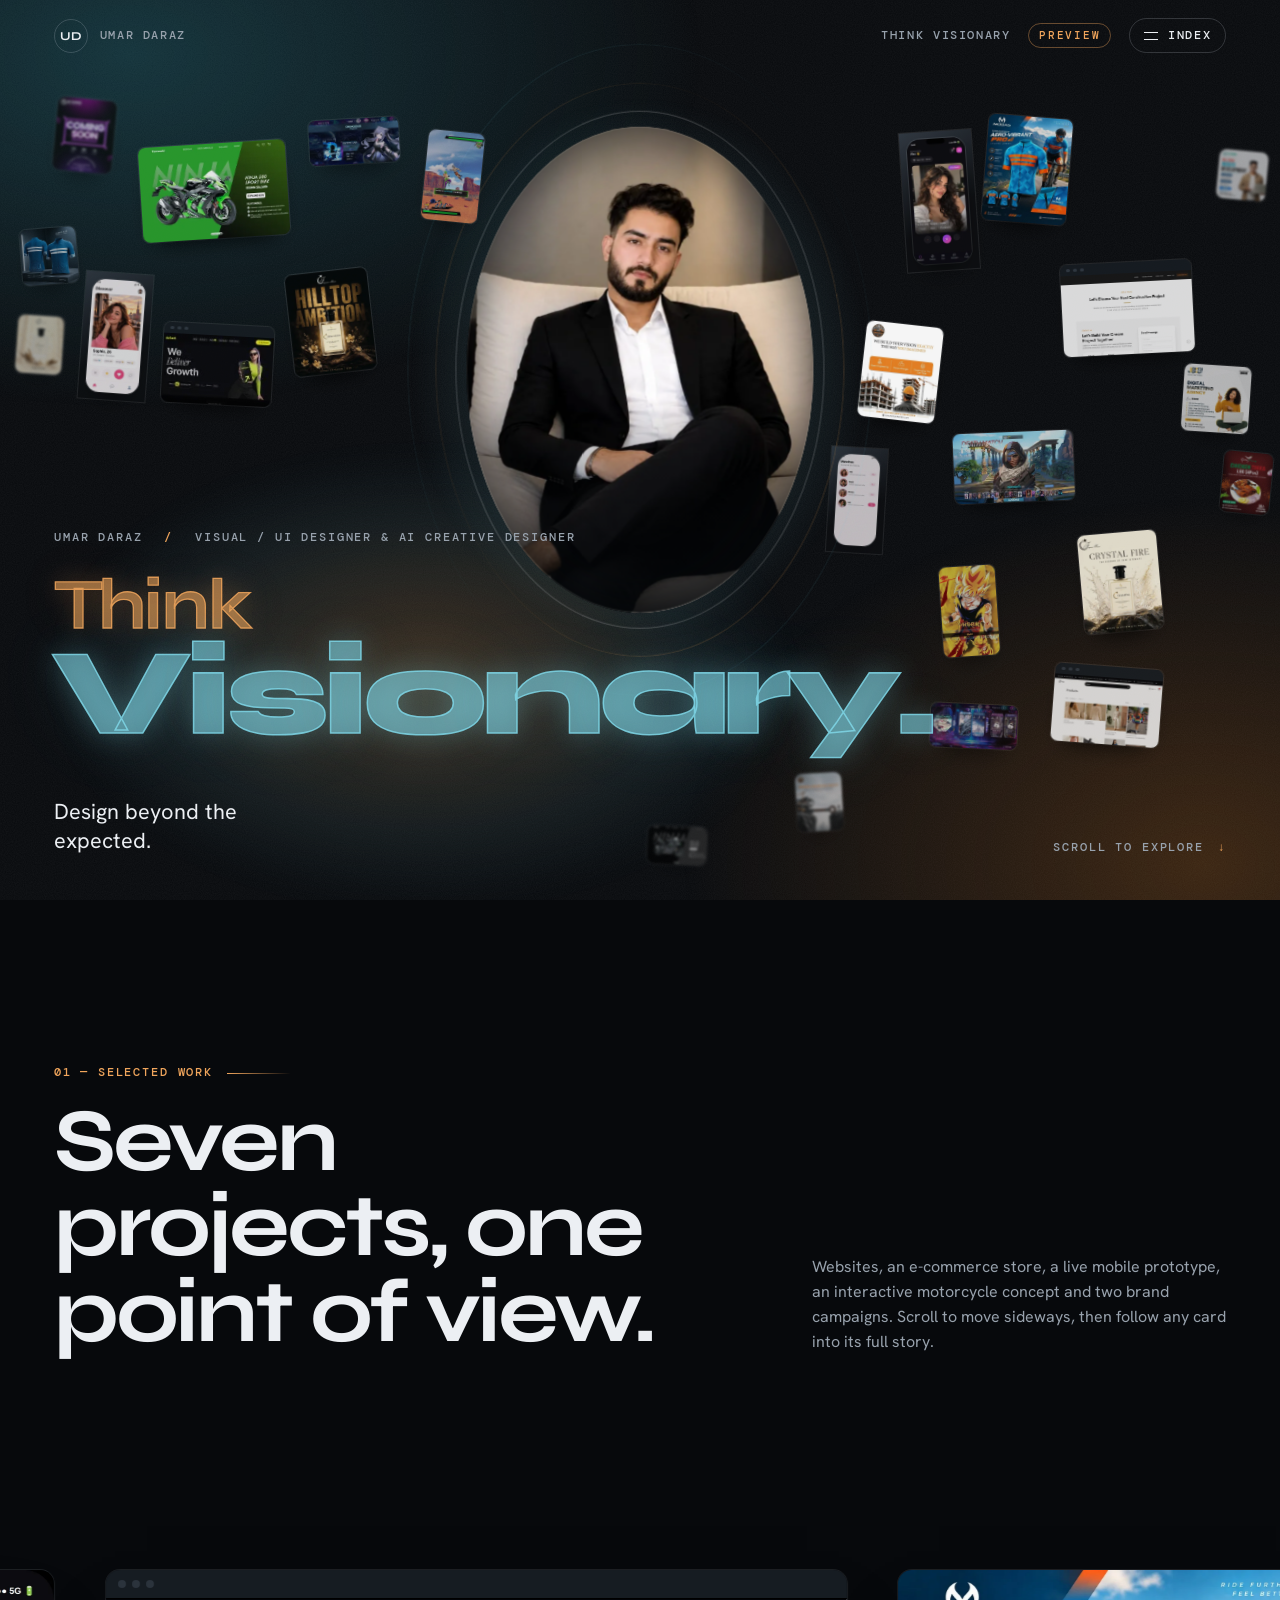
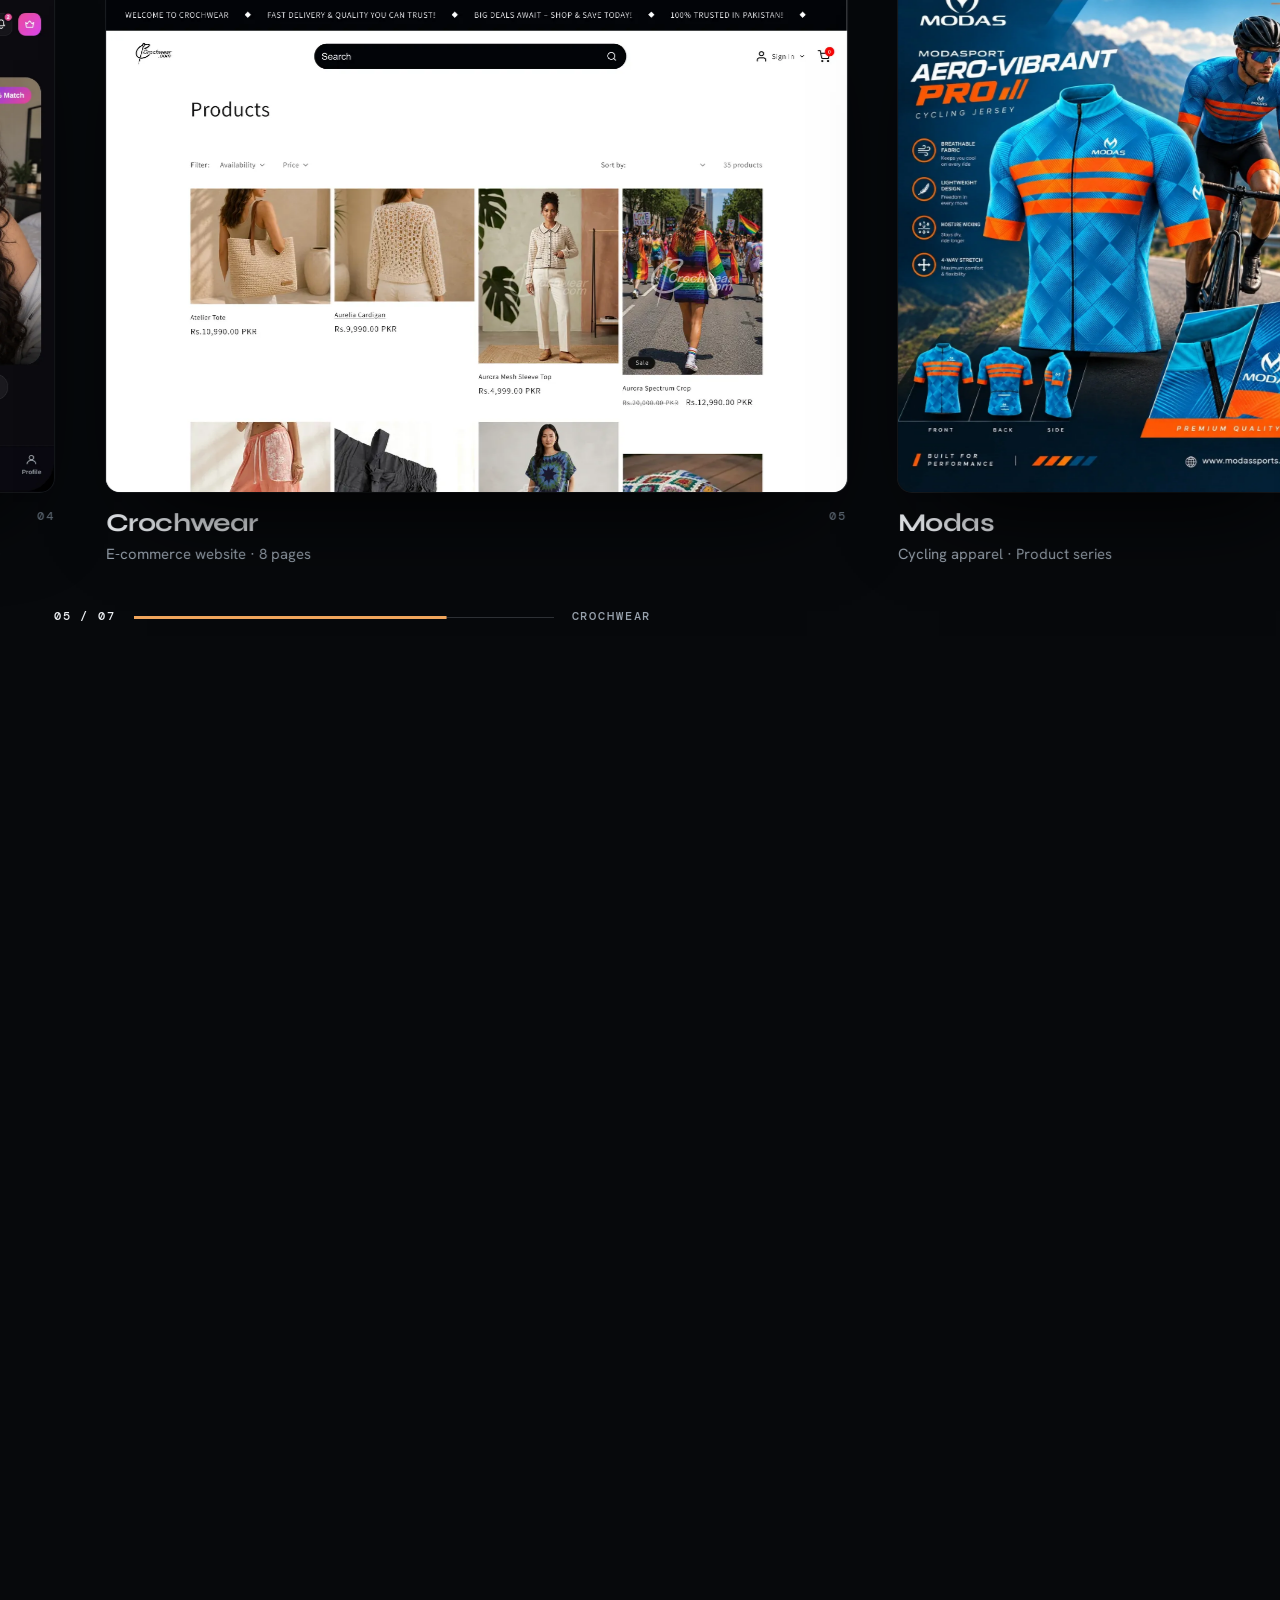
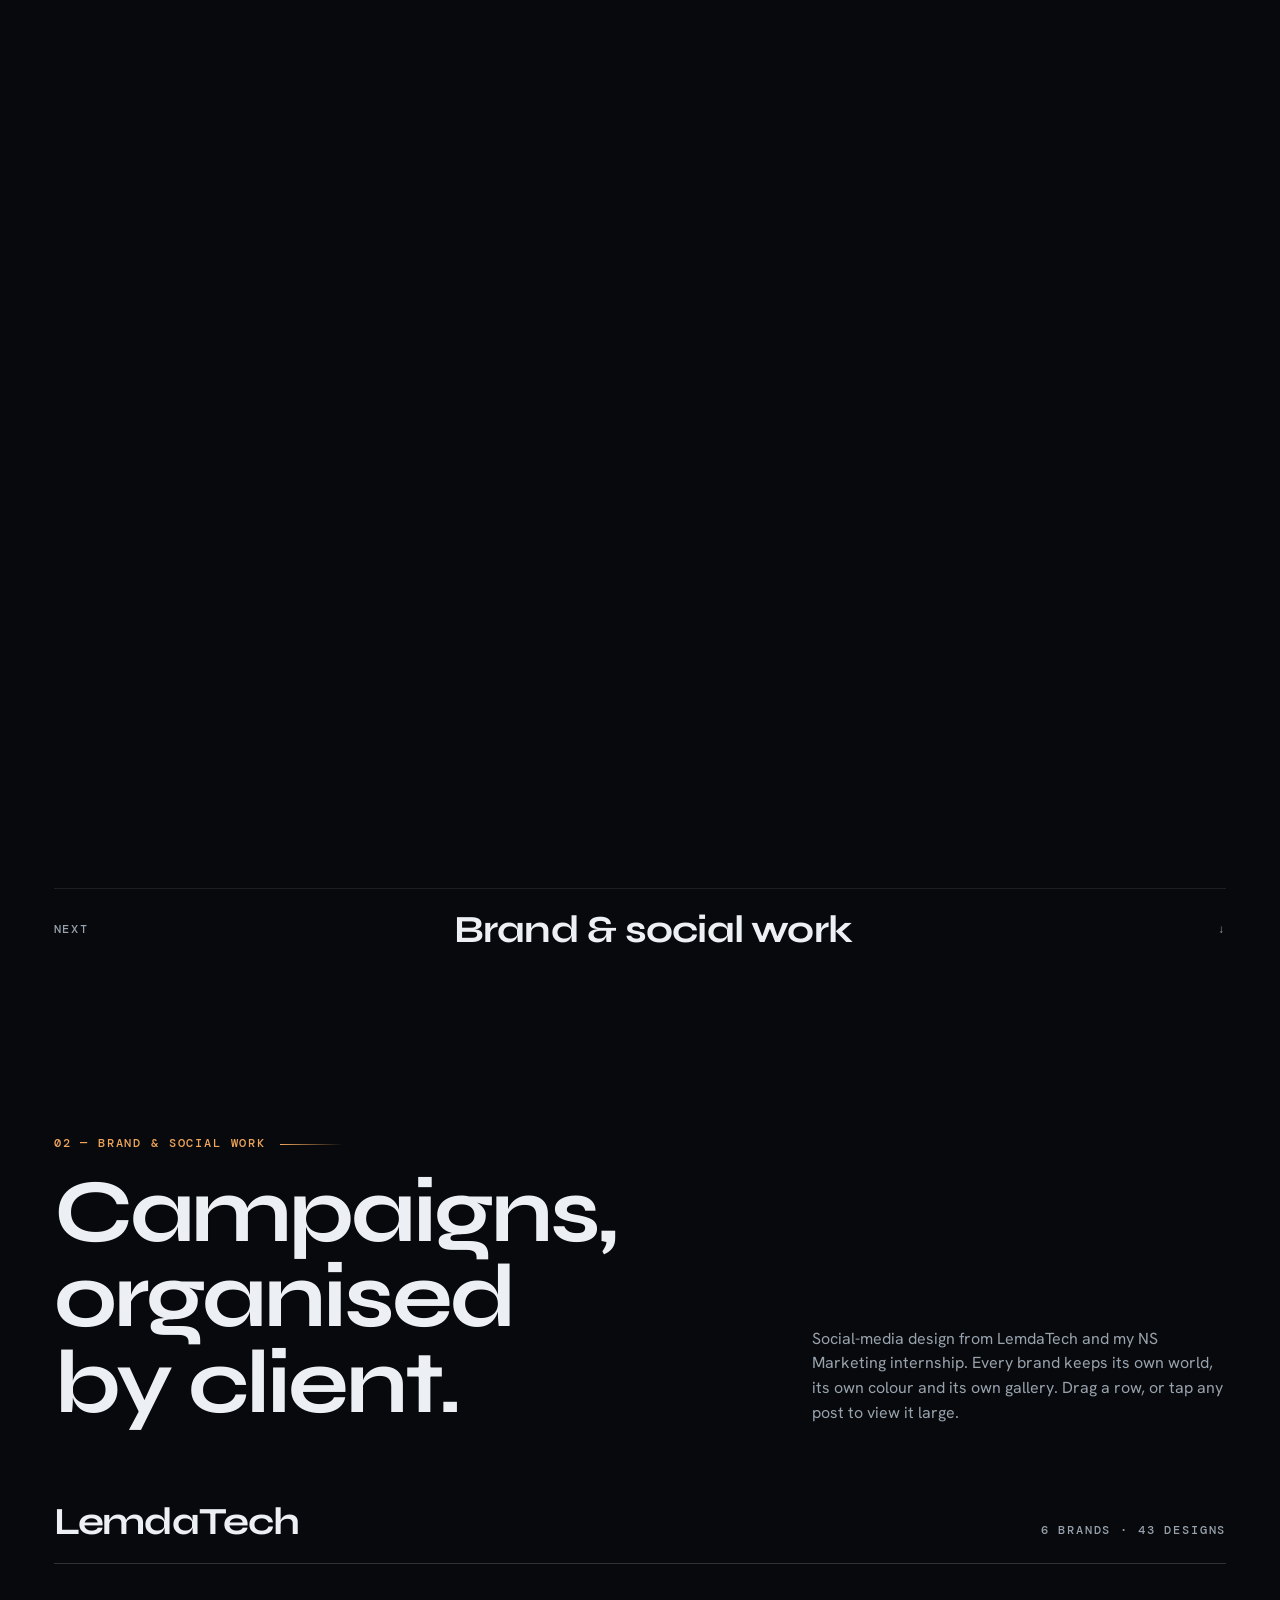
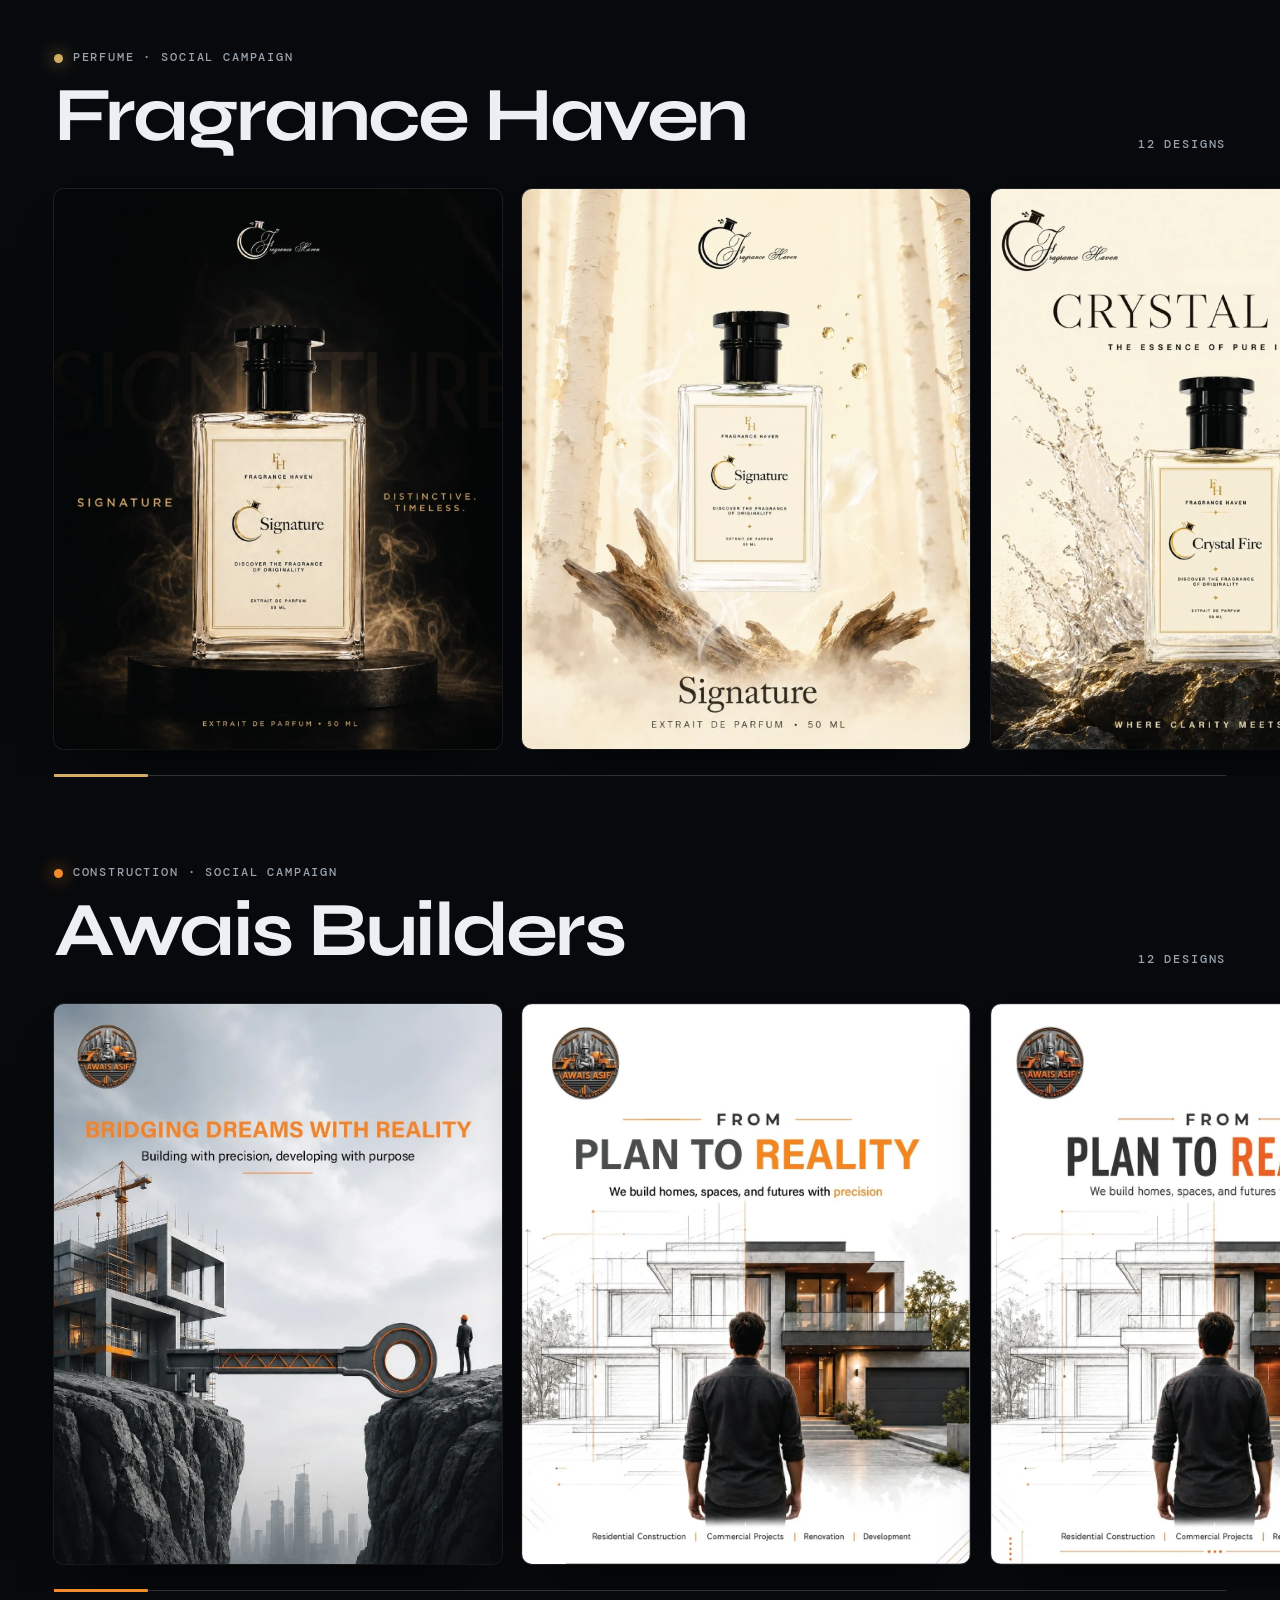
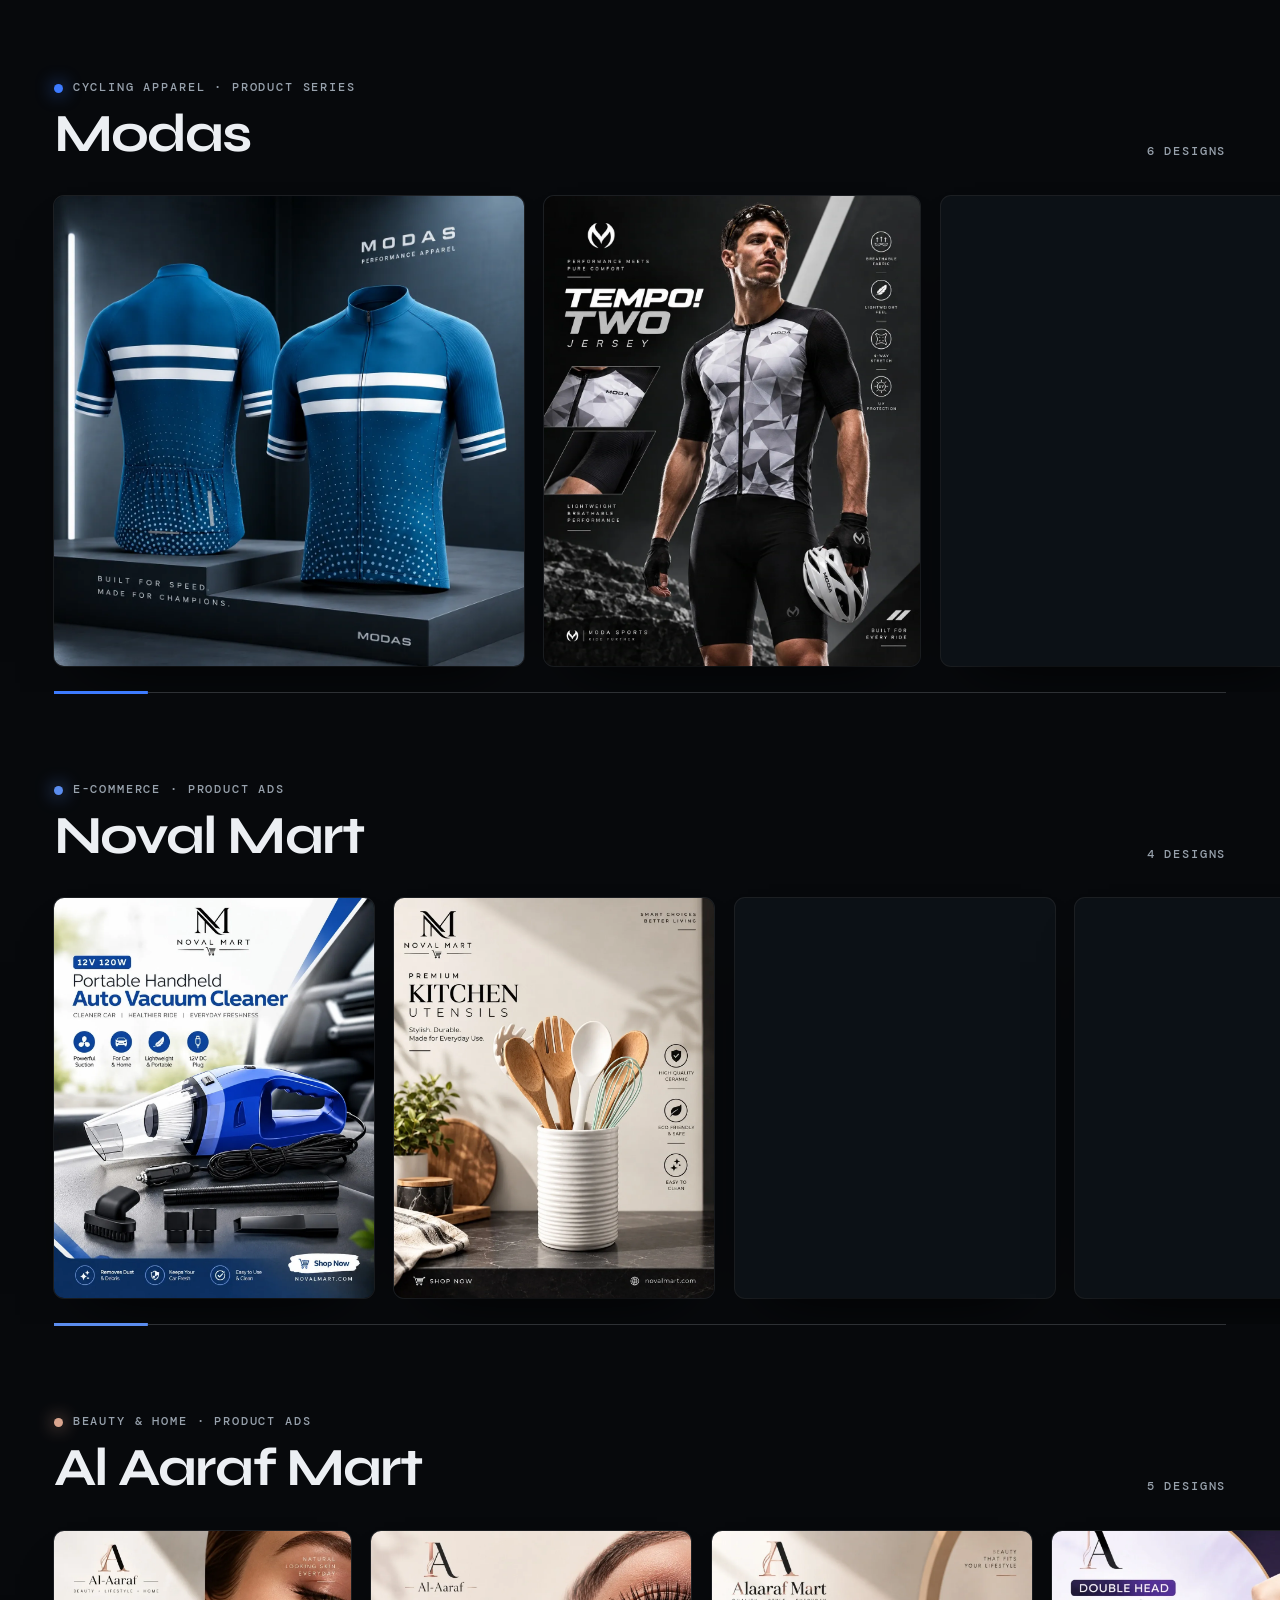
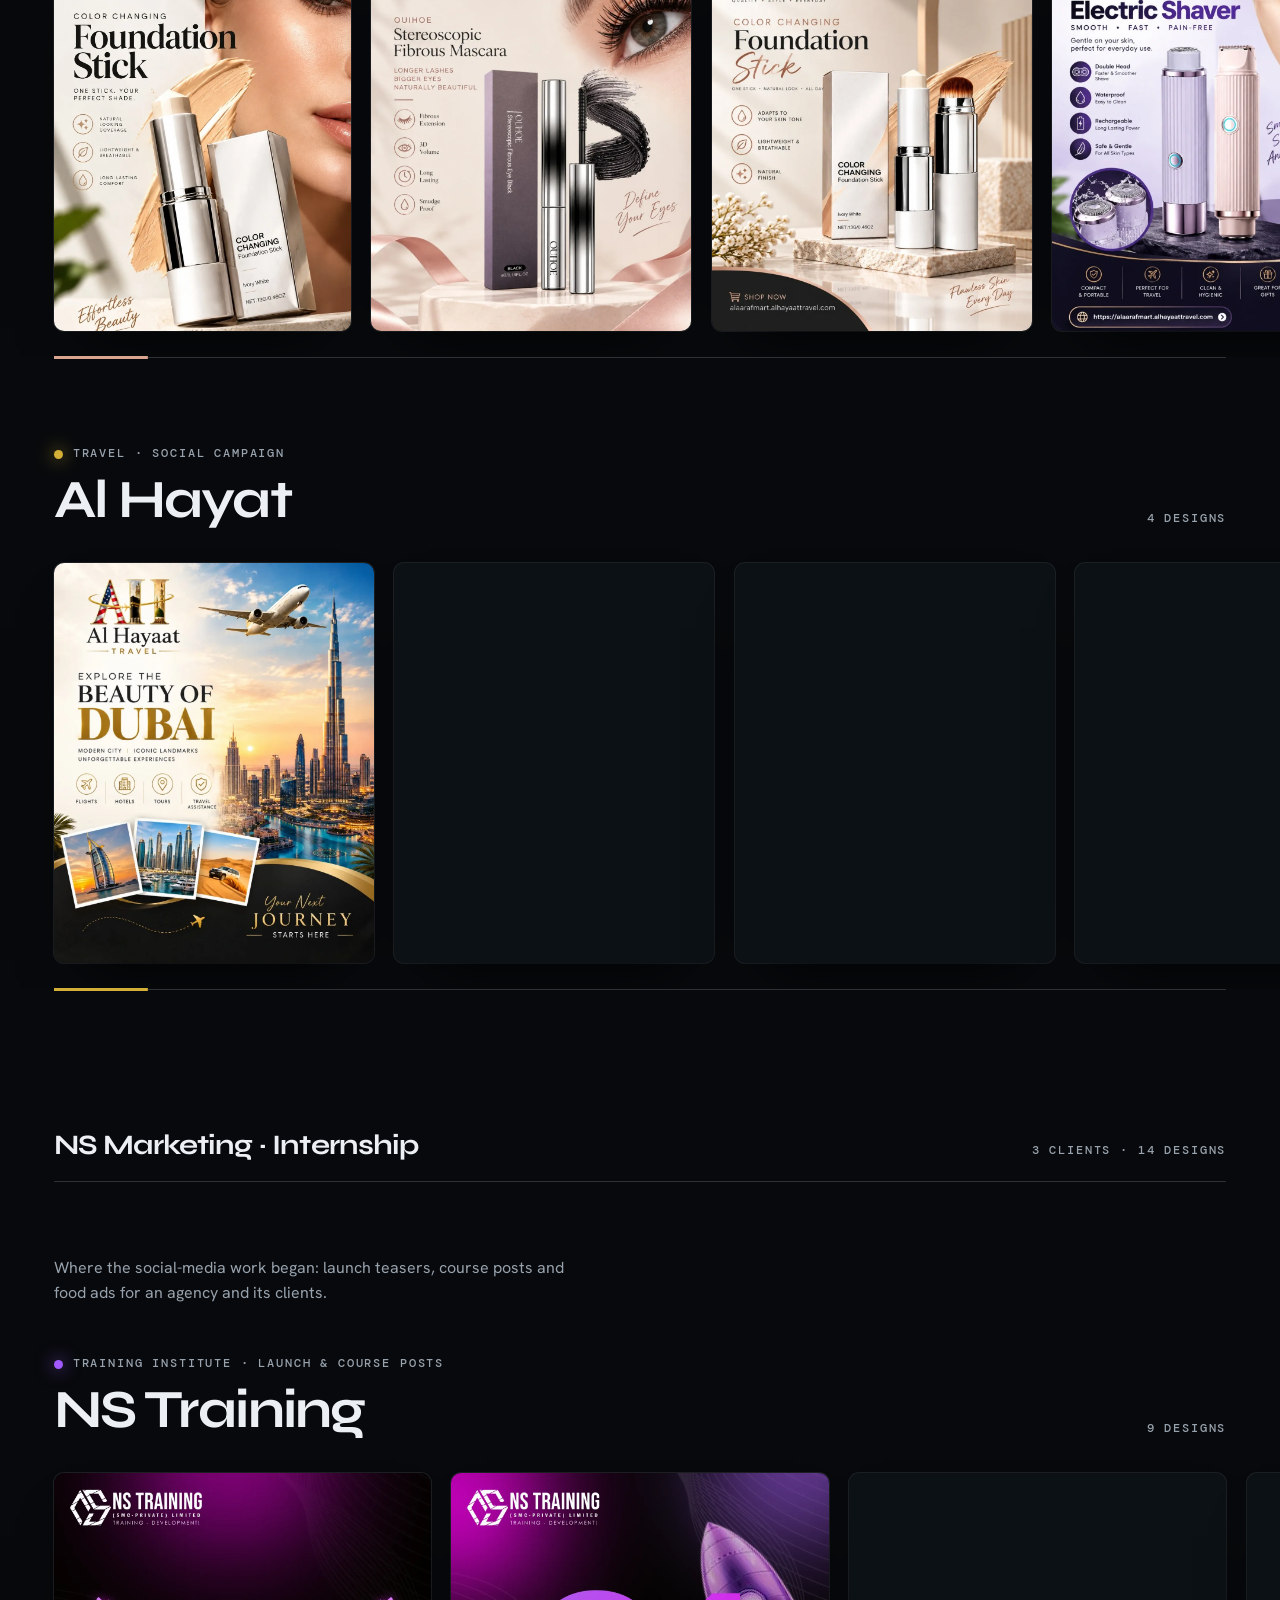
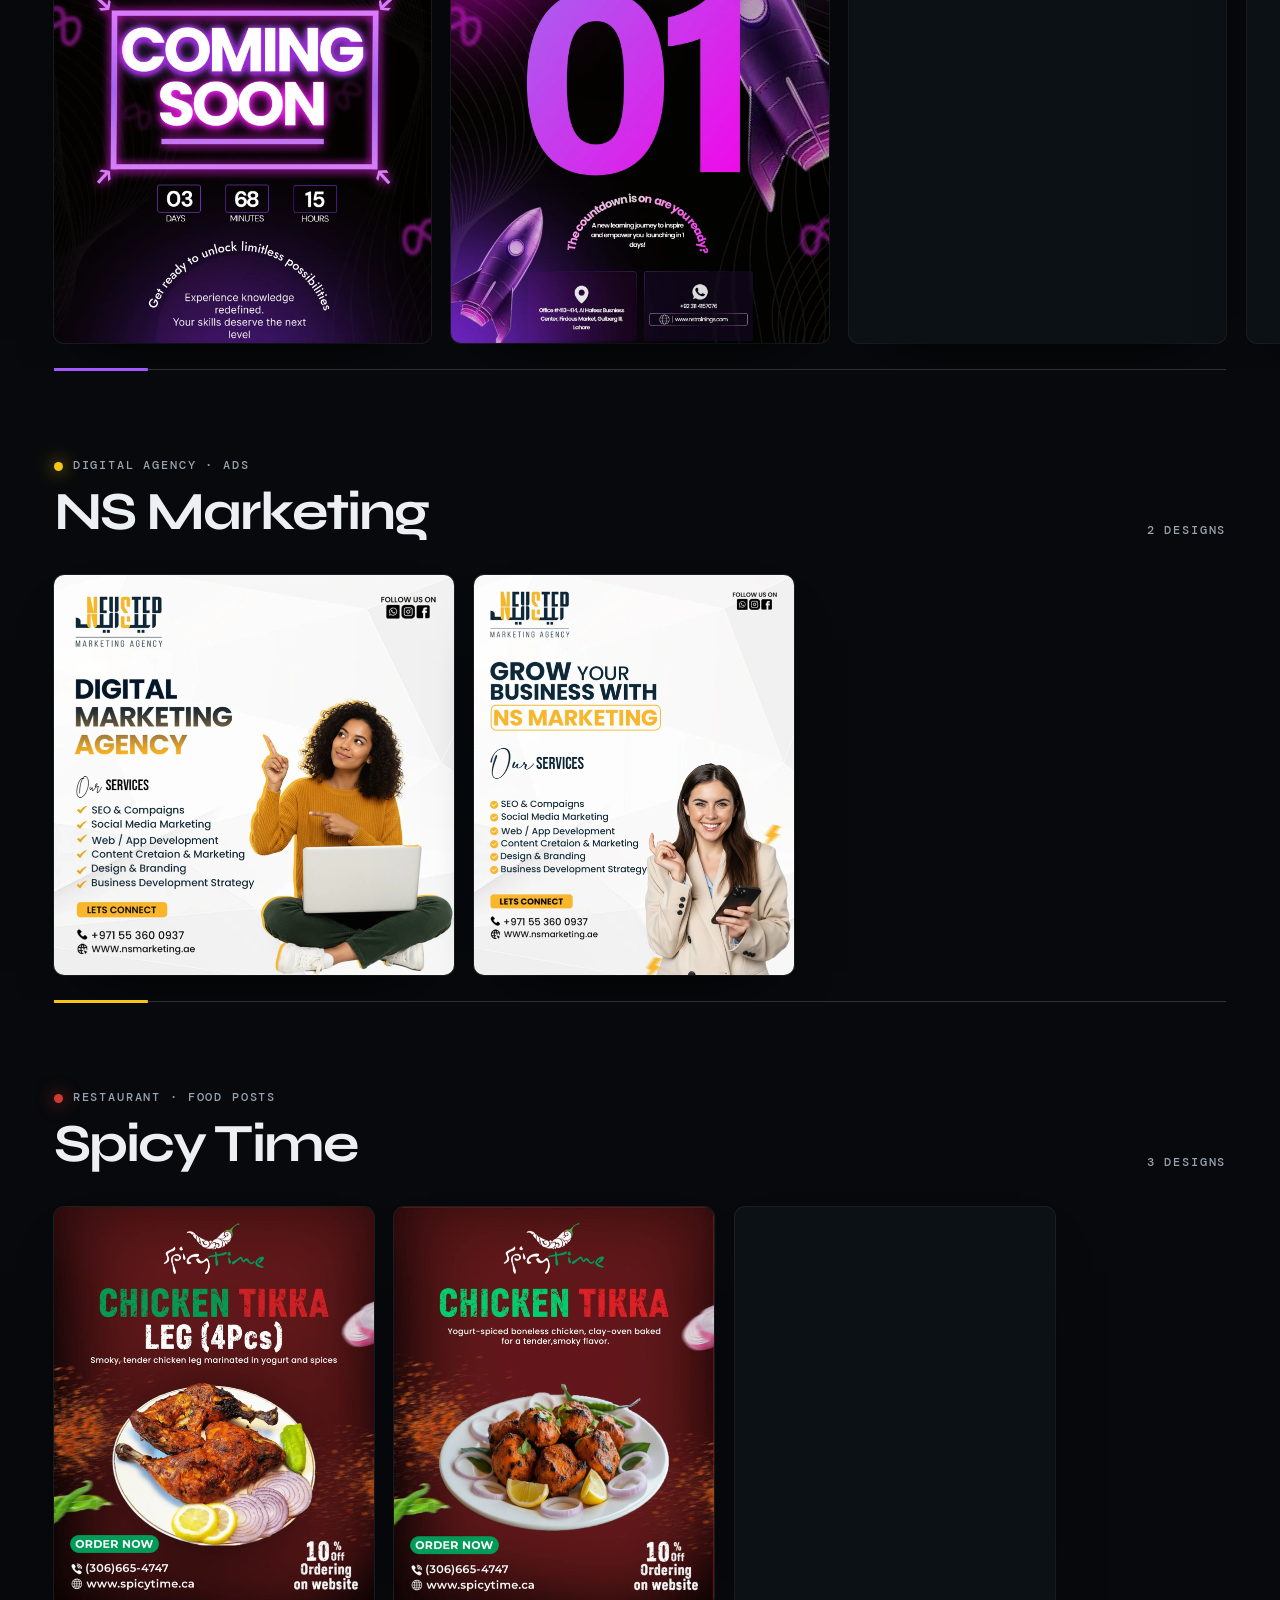
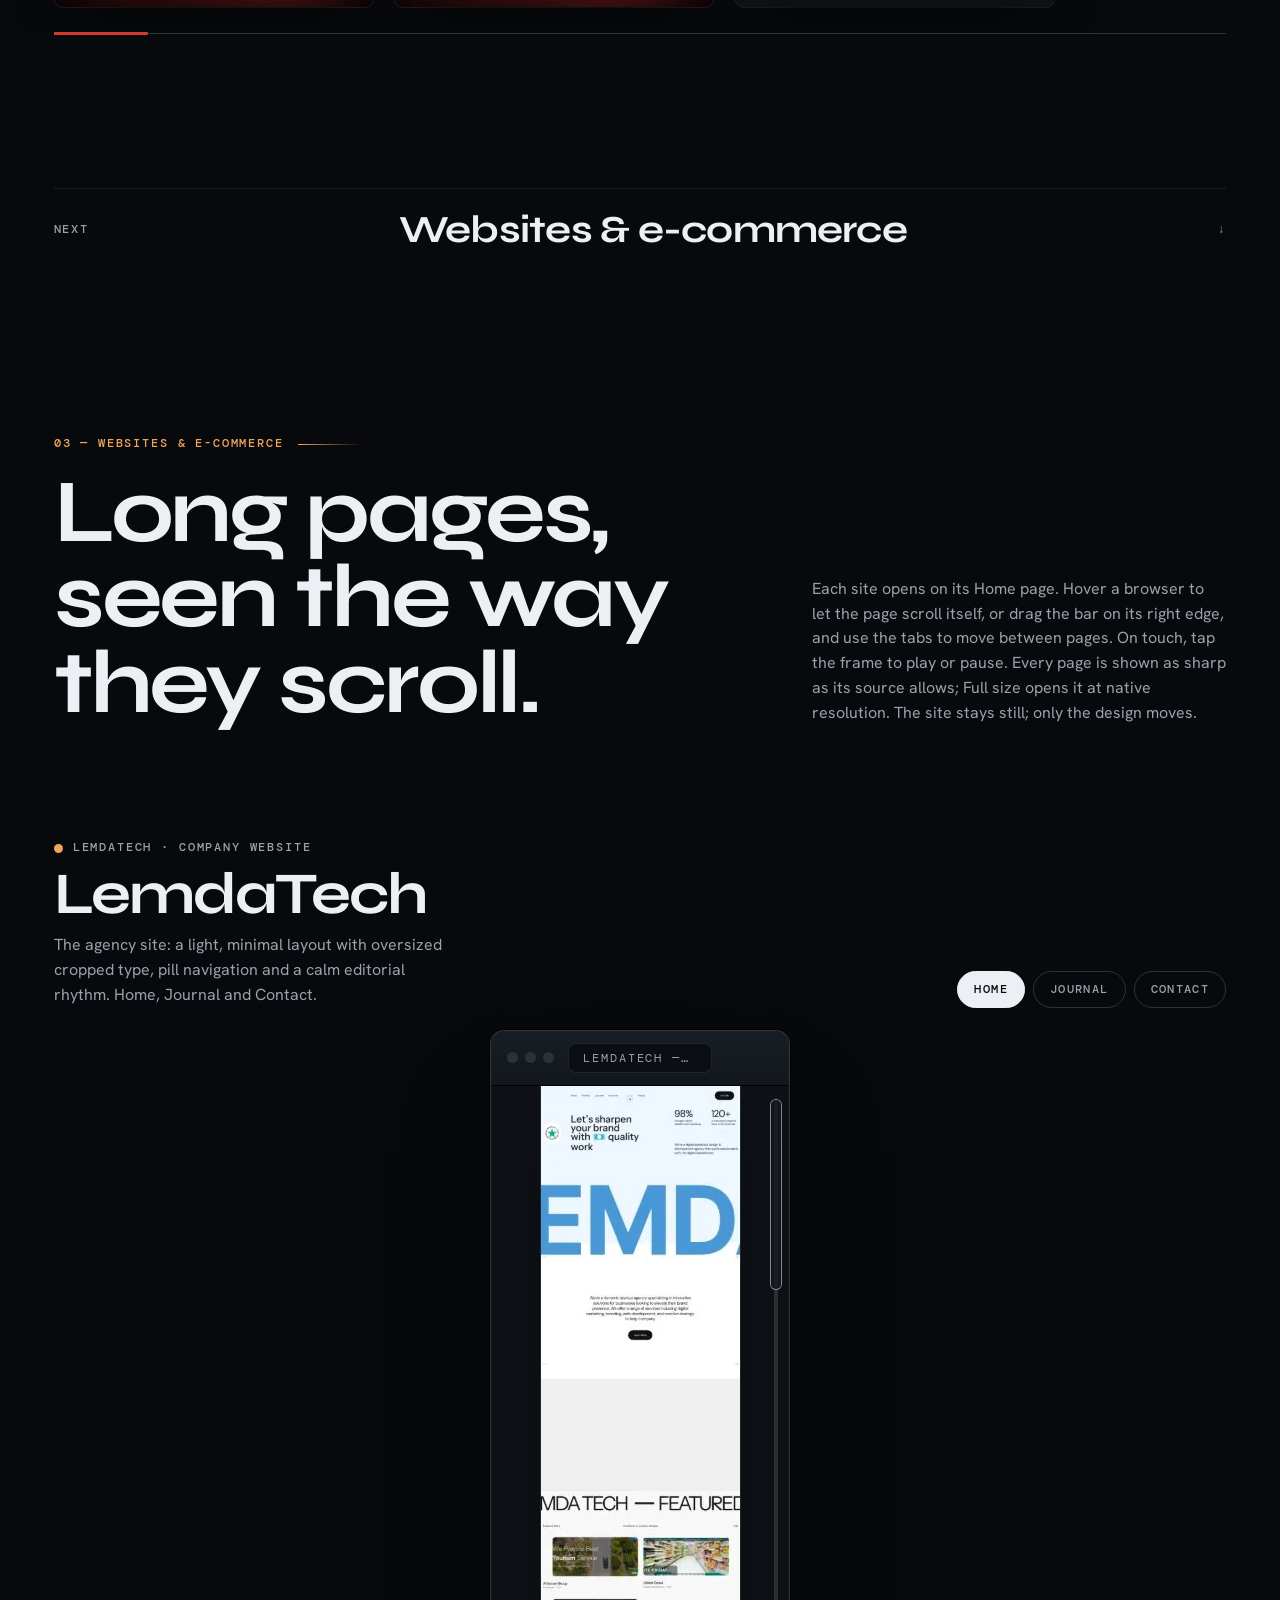
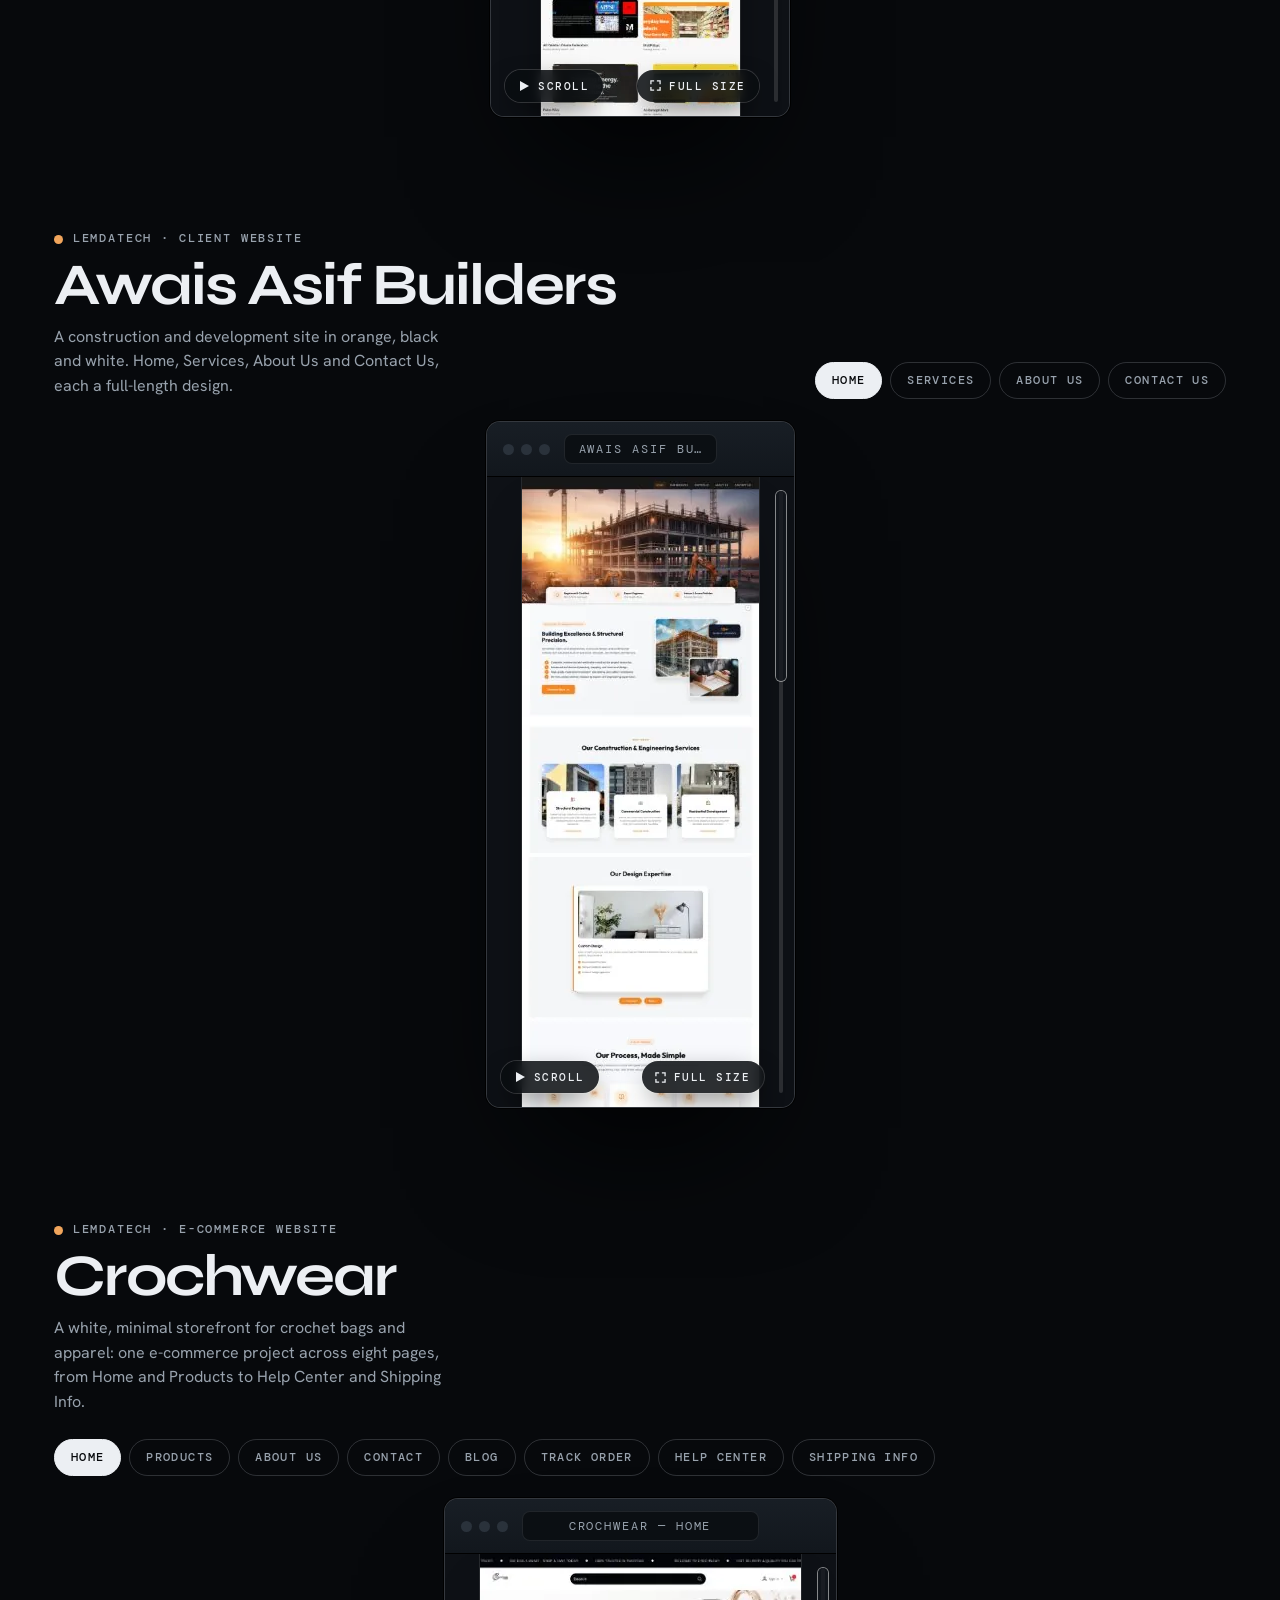
==== commit 9a966006: "Smooth hero animation" ====
--- a/index.html
+++ b/index.html
@@ -1131,7 +1131,7 @@
   }
 
   /* ---------------- pointer state ---------------- */
-  var mouse = { x: 0, y: 0, nx: 0, ny: 0, sx: 0, sy: 0 };
+  var mouse = { x: win.innerWidth * .5, y: win.innerHeight * .5, nx: 0, ny: 0, sx: 0, sy: 0 };
   var cur = $('.cur'), ring = $('.cur-ring'), dot = $('.cur-dot'), curLab = ring ? $('span', ring) : null;
   var cx = 0, cy = 0;
   if (fine && cur) {
@@ -1185,6 +1185,8 @@
   });
   var pt = $('.hero-portrait', hero);
   var hp = { x: 0, y: 0, on: false }, hbox = { l: 0, t: 0, w: 1, h: 1, ox: 0, oy: 0 };
+  // Start the hero motion immediately on load; no first click is required.
+  hp.x = win.innerWidth * .5; hp.y = win.innerHeight * .5;
   function heroMeasure() {
     var r = hero.getBoundingClientRect();
     hbox.l = r.left; hbox.t = r.top; hbox.w = r.width; hbox.h = r.height;
@@ -1202,7 +1204,7 @@
   function heroCards(t) {
     var r = hero.getBoundingClientRect(); hbox.l = r.left; hbox.t = r.top;
     var W = hbox.w, H = hbox.h, ts = t / 1000, mx = hp.x - hbox.l, my = hp.y - hbox.t;
-    var R = clamp(W * .17, 110, 260), push = W < 700 ? 16 : 34, small = W < 700, ax = W * .5, ay = H * .5;
+    var R = clamp(W * .20, 120, 280), push = W < 700 ? 6 : 12, small = W < 700, ax = W * .5, ay = H * .5;
     if (pt) {
       pt.style.transform = 'translate(-50%,-50%) translate3d(' + (-mouse.sx * 9).toFixed(1) + 'px,' + (-mouse.sy * 6 + Math.sin(ts * .5) * 3 - scrollY * .05).toFixed(1) + 'px,0)';
     }
@@ -1211,22 +1213,22 @@
       var dx0 = f.cx - hbox.ox, dy0 = f.cy - hbox.oy;
       var u = dx0 / ax, v = dy0 / ay, d = f.amp * Math.sin(ts * 6.2832 / f.P + f.ph), c = Math.cos(d), s = Math.sin(d);
       var ox = (u * c - v * s) * ax - dx0, oy = (u * s + v * c) * ay - dy0;
-      var fx = Math.cos(ts * .27 + f.ph3) * (2 + 3 * z), fy = Math.sin(ts * .34 + f.ph2) * (3 + 5 * z);
-      var par = (small ? .5 : 1) * (5 + 34 * z);
+      var fx = Math.cos(ts * .18 + f.ph3) * (1 + 1.5 * z), fy = Math.sin(ts * .22 + f.ph2) * (1.5 + 2 * z);
+      var par = (small ? .35 : .55) * (4 + 16 * z);
       var bx = ox + fx - mouse.sx * par, by = oy + fy - mouse.sy * par * .7 - scrollY * z * .07;
       var tx = 0, ty = 0, px = 0, py = 0, sc = 1, hot = 0;
       if (hp.on) {
         var dx = f.cx + bx - mx, dy = f.cy + by - my, dist = Math.sqrt(dx * dx + dy * dy) || 1, k = Math.max(0, 1 - dist / R);
         k = k * k * (3 - 2 * k);
         px = dx / dist * k * push; py = dy / dist * k * push;
-        ty = clamp((mx - f.cx) / W * 2, -1, 1) * 12 * (.4 + k);
-        tx = -clamp((my - f.cy) / H * 2, -1, 1) * 9 * (.4 + k);
-        sc = 1 + k * .18; hot = k;
+        ty = clamp((mx - f.cx) / W * 2, -1, 1) * 4 * (.35 + k);
+        tx = -clamp((my - f.cy) / H * 2, -1, 1) * 3 * (.35 + k);
+        sc = 1 + k * .055; hot = k;
       } else if (!fine) {
         ty = Math.sin(ts / 2.3 + f.i * 1.7) * 6; tx = Math.cos(ts / 2.9 + f.i * 1.1) * 4;
       }
-      f.px = lerp(f.px, px, .07); f.py = lerp(f.py, py, .07); f.tx = lerp(f.tx, tx, .07); f.ty = lerp(f.ty, ty, .07); f.sc = lerp(f.sc, sc, .09); f.hot = lerp(f.hot, hot, .08);
-      var rot = f.r + Math.sin(ts * .21 + f.ph) * 1.4;
+      f.px = lerp(f.px, px, .035); f.py = lerp(f.py, py, .035); f.tx = lerp(f.tx, tx, .04); f.ty = lerp(f.ty, ty, .04); f.sc = lerp(f.sc, sc, .045); f.hot = lerp(f.hot, hot, .045);
+      var rot = f.r + Math.sin(ts * .14 + f.ph) * .45;
       f.el.style.transform = 'translate3d(' + (bx + f.px).toFixed(1) + 'px,' + (by + f.py).toFixed(1) + 'px,0) translate(-50%,-50%) rotate(' + rot.toFixed(2) + 'deg)';
       var ins = f.el.firstChild.style;
       ins.setProperty('--tx', f.tx.toFixed(2) + 'deg'); ins.setProperty('--ty', f.ty.toFixed(2) + 'deg'); ins.setProperty('--sc', f.sc.toFixed(3));
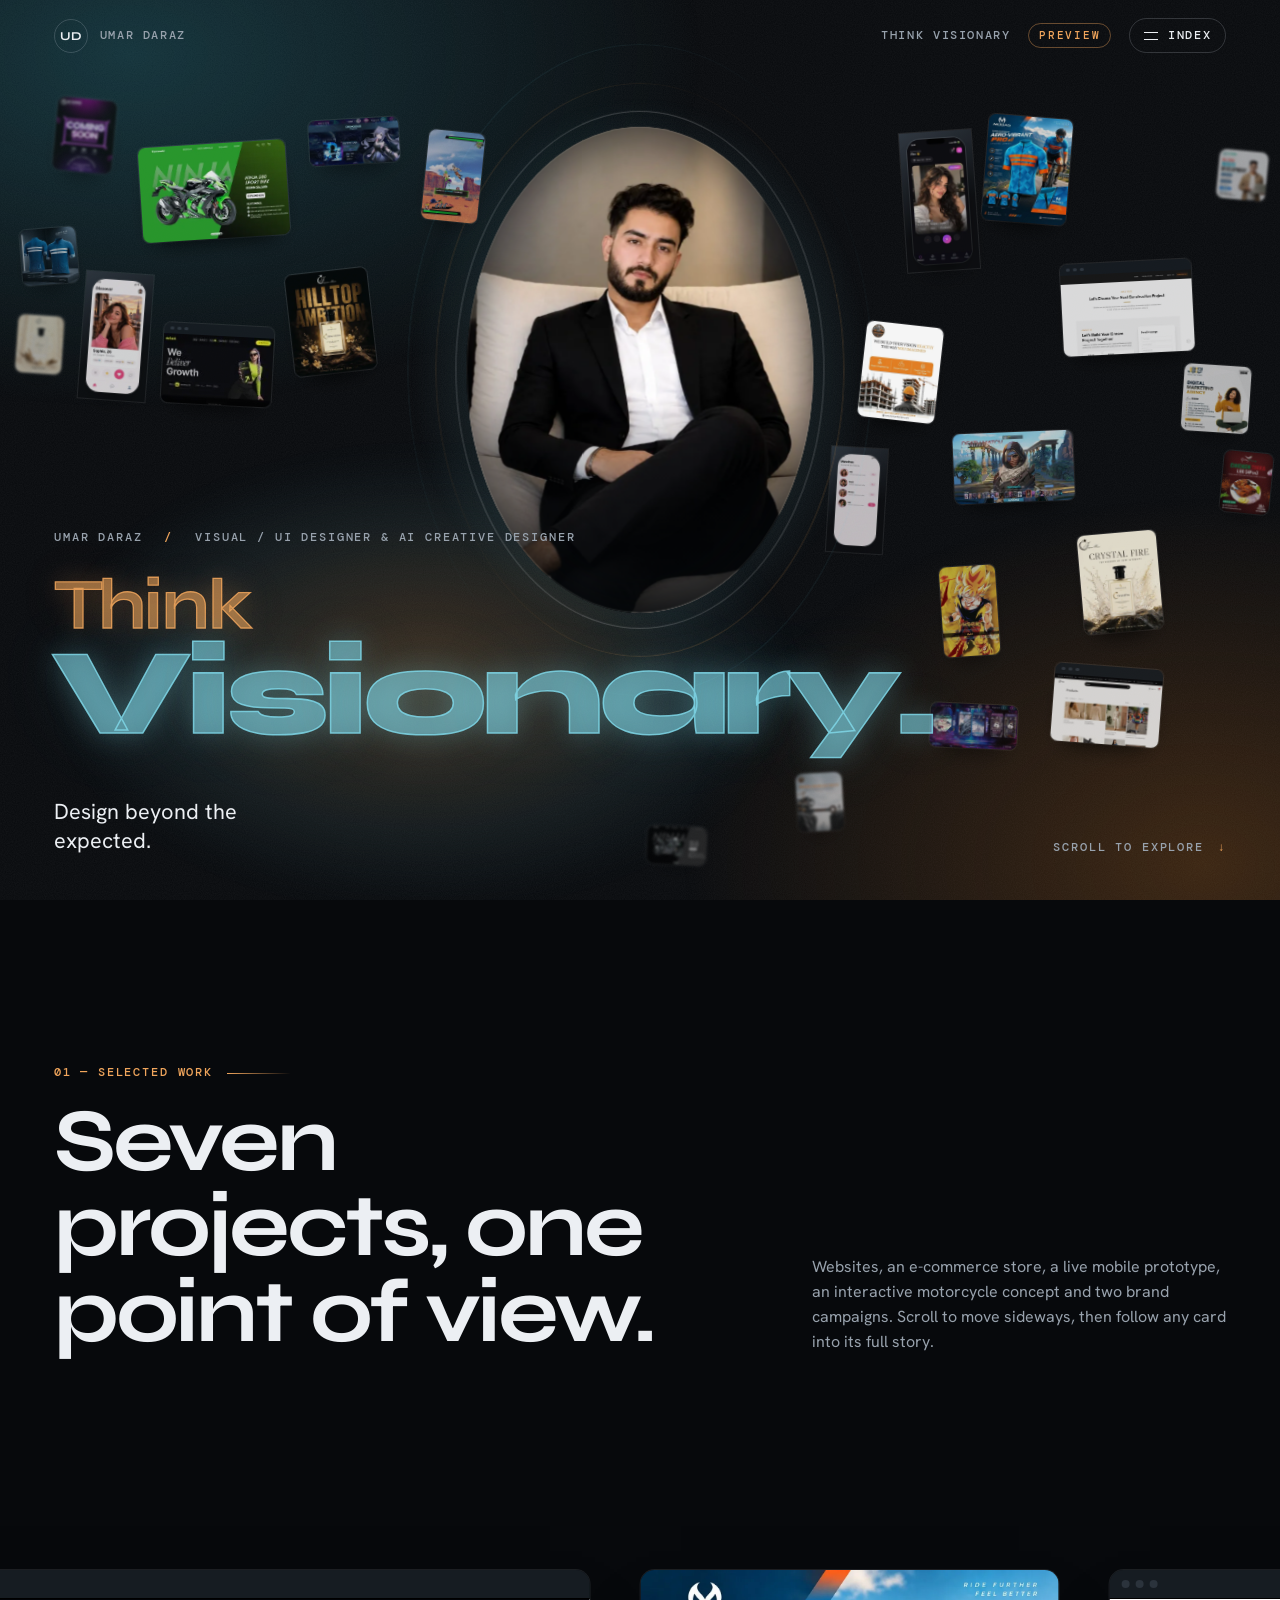
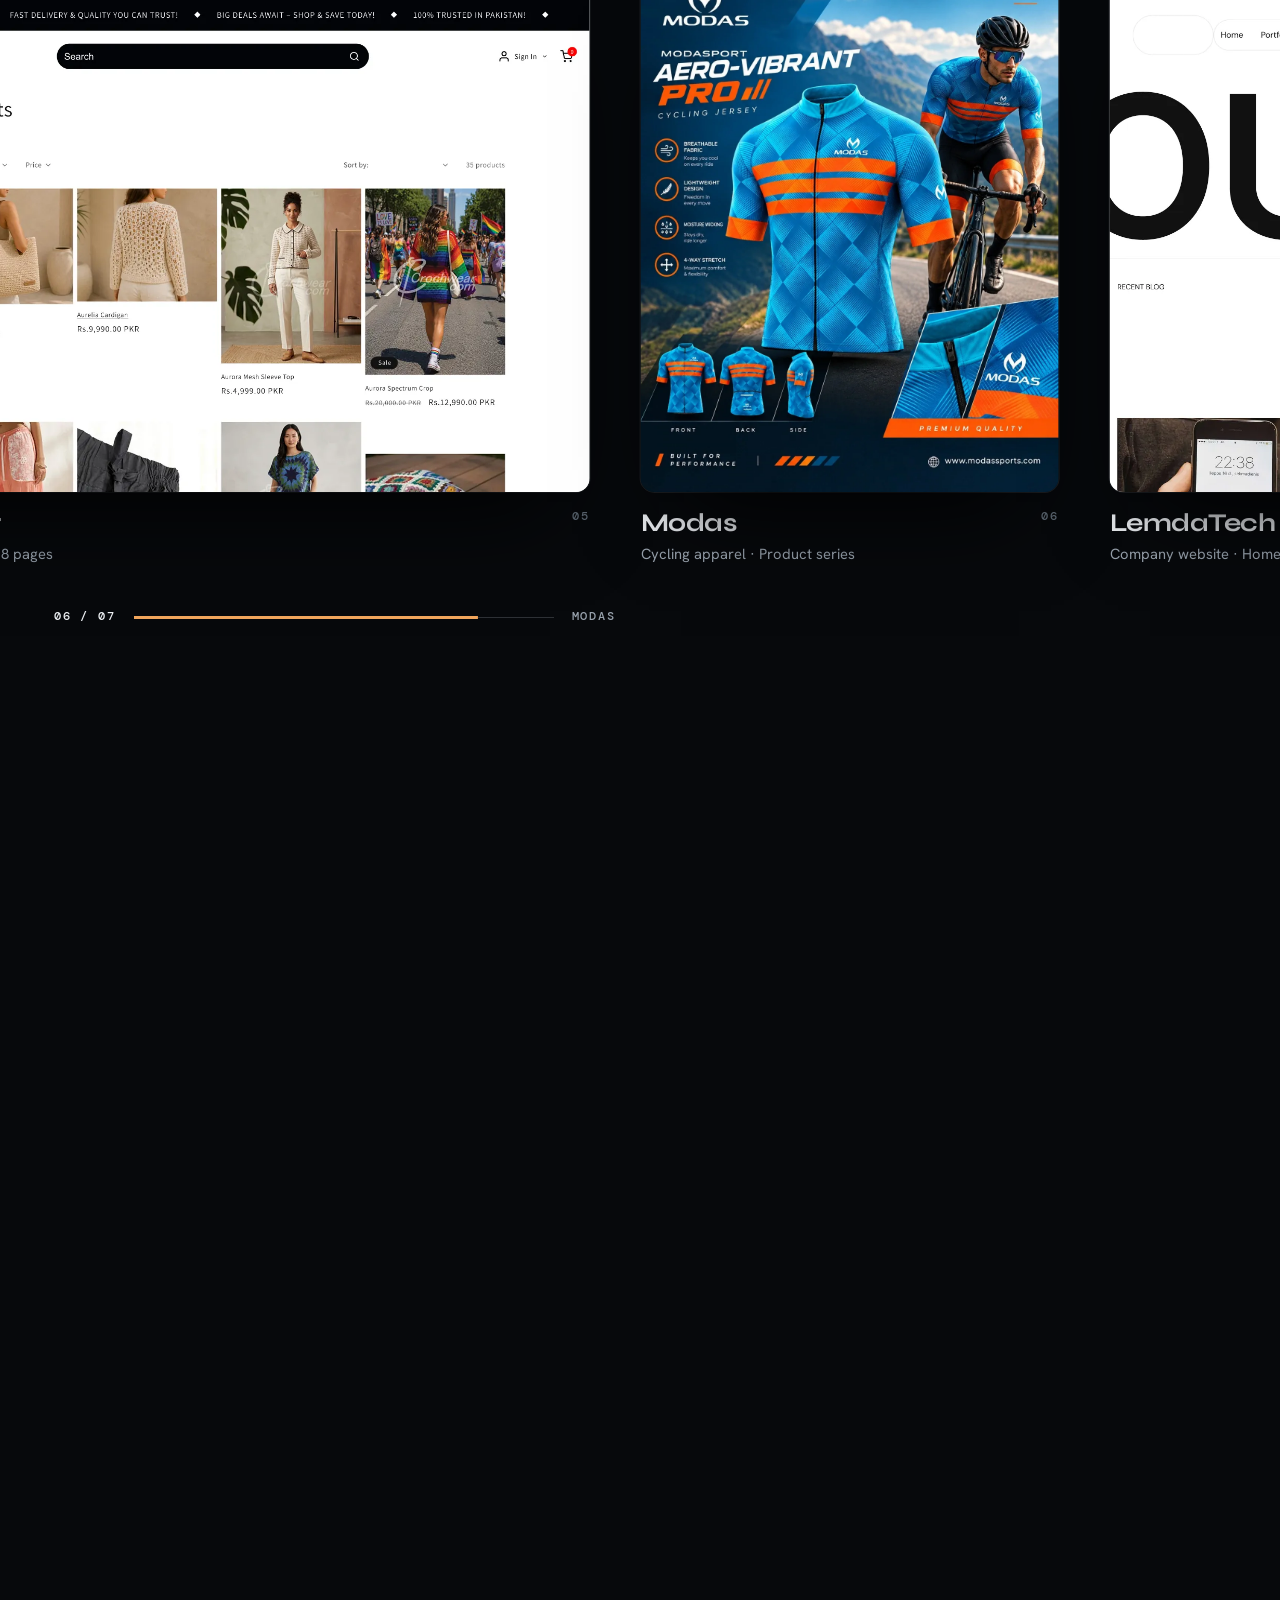
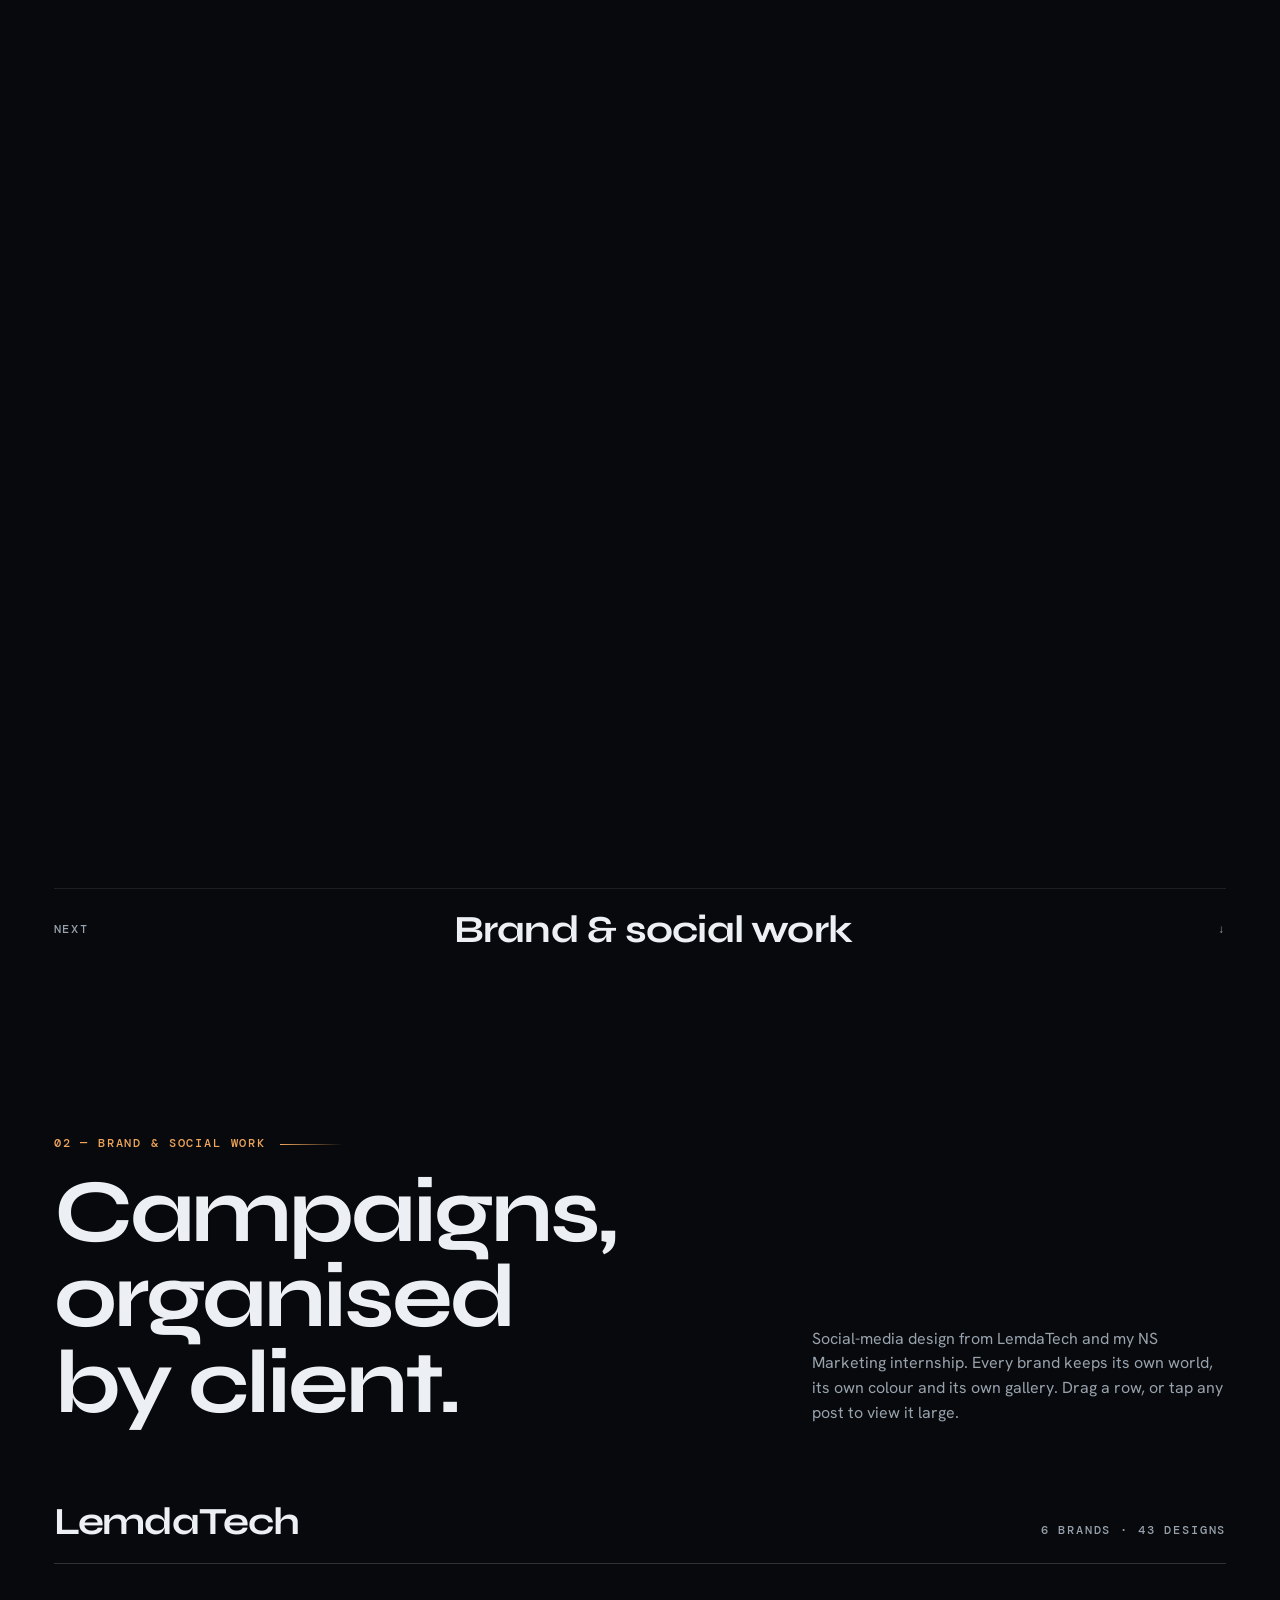
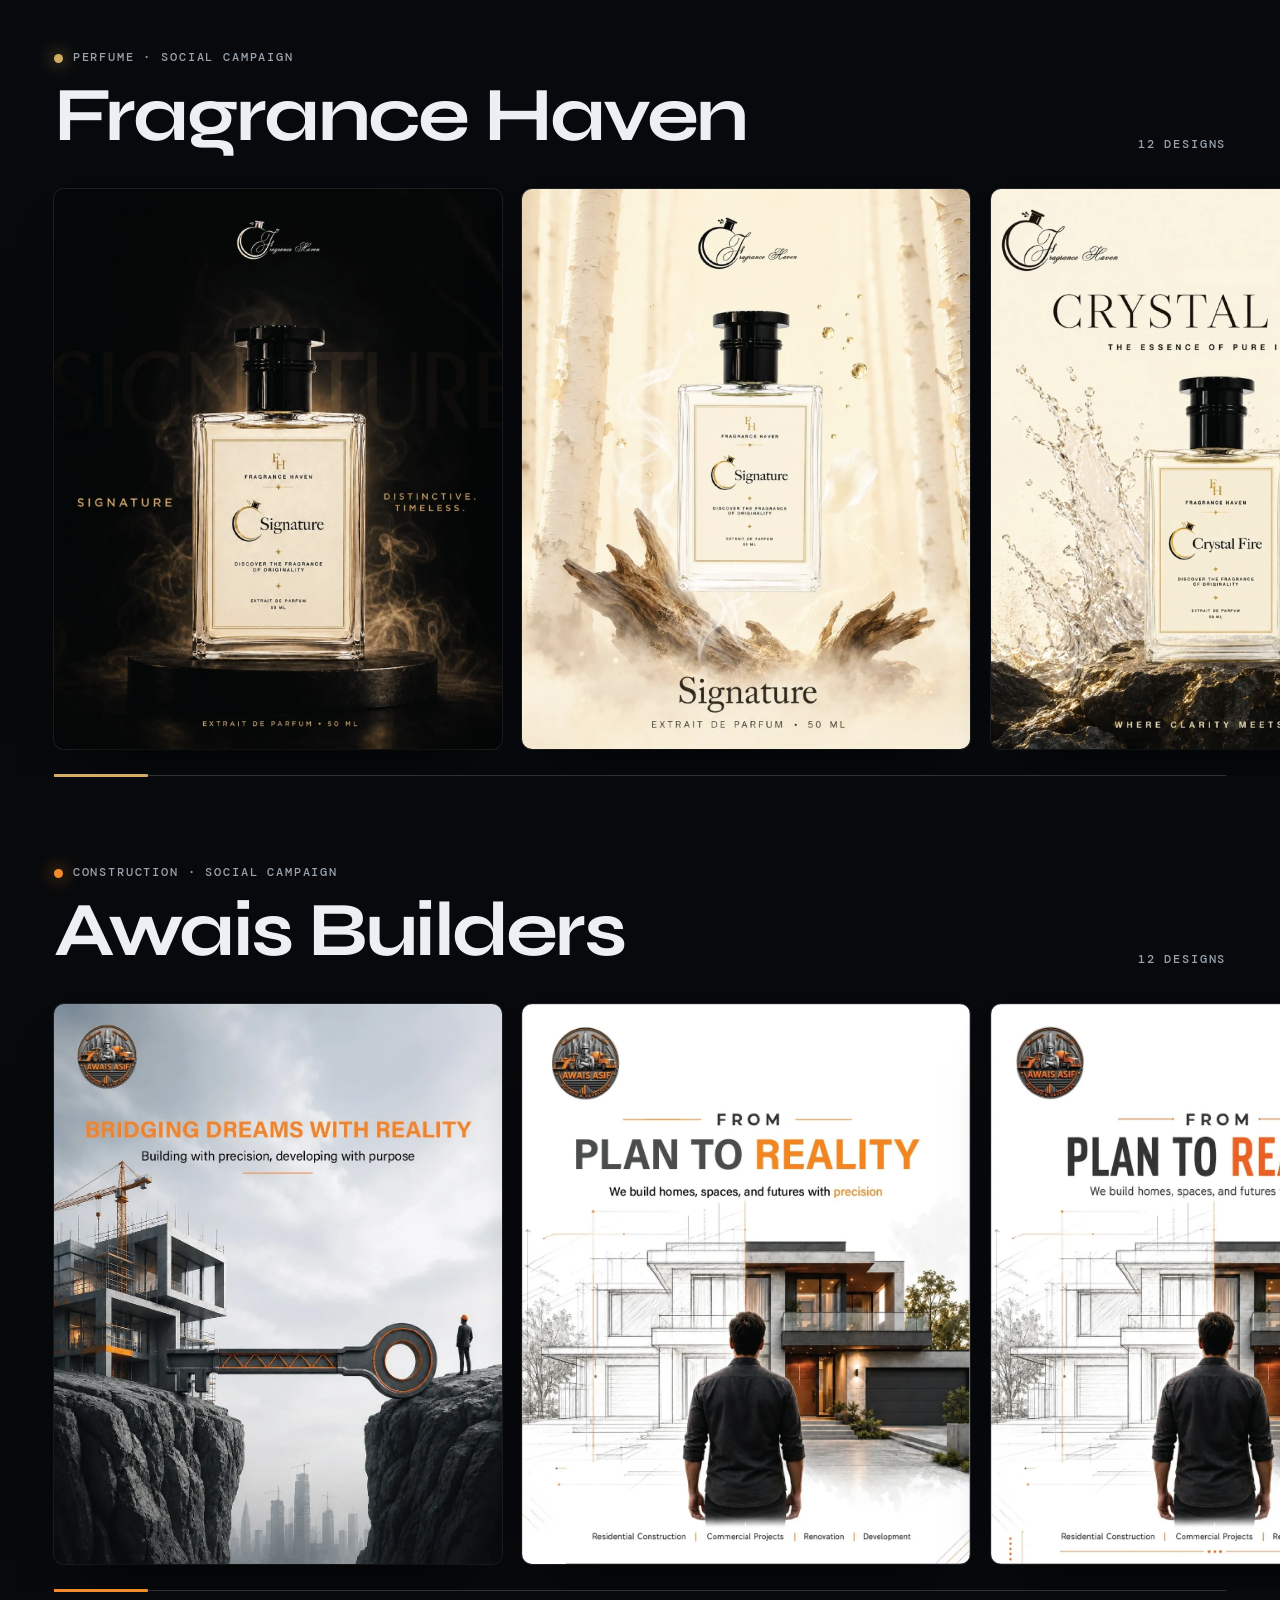
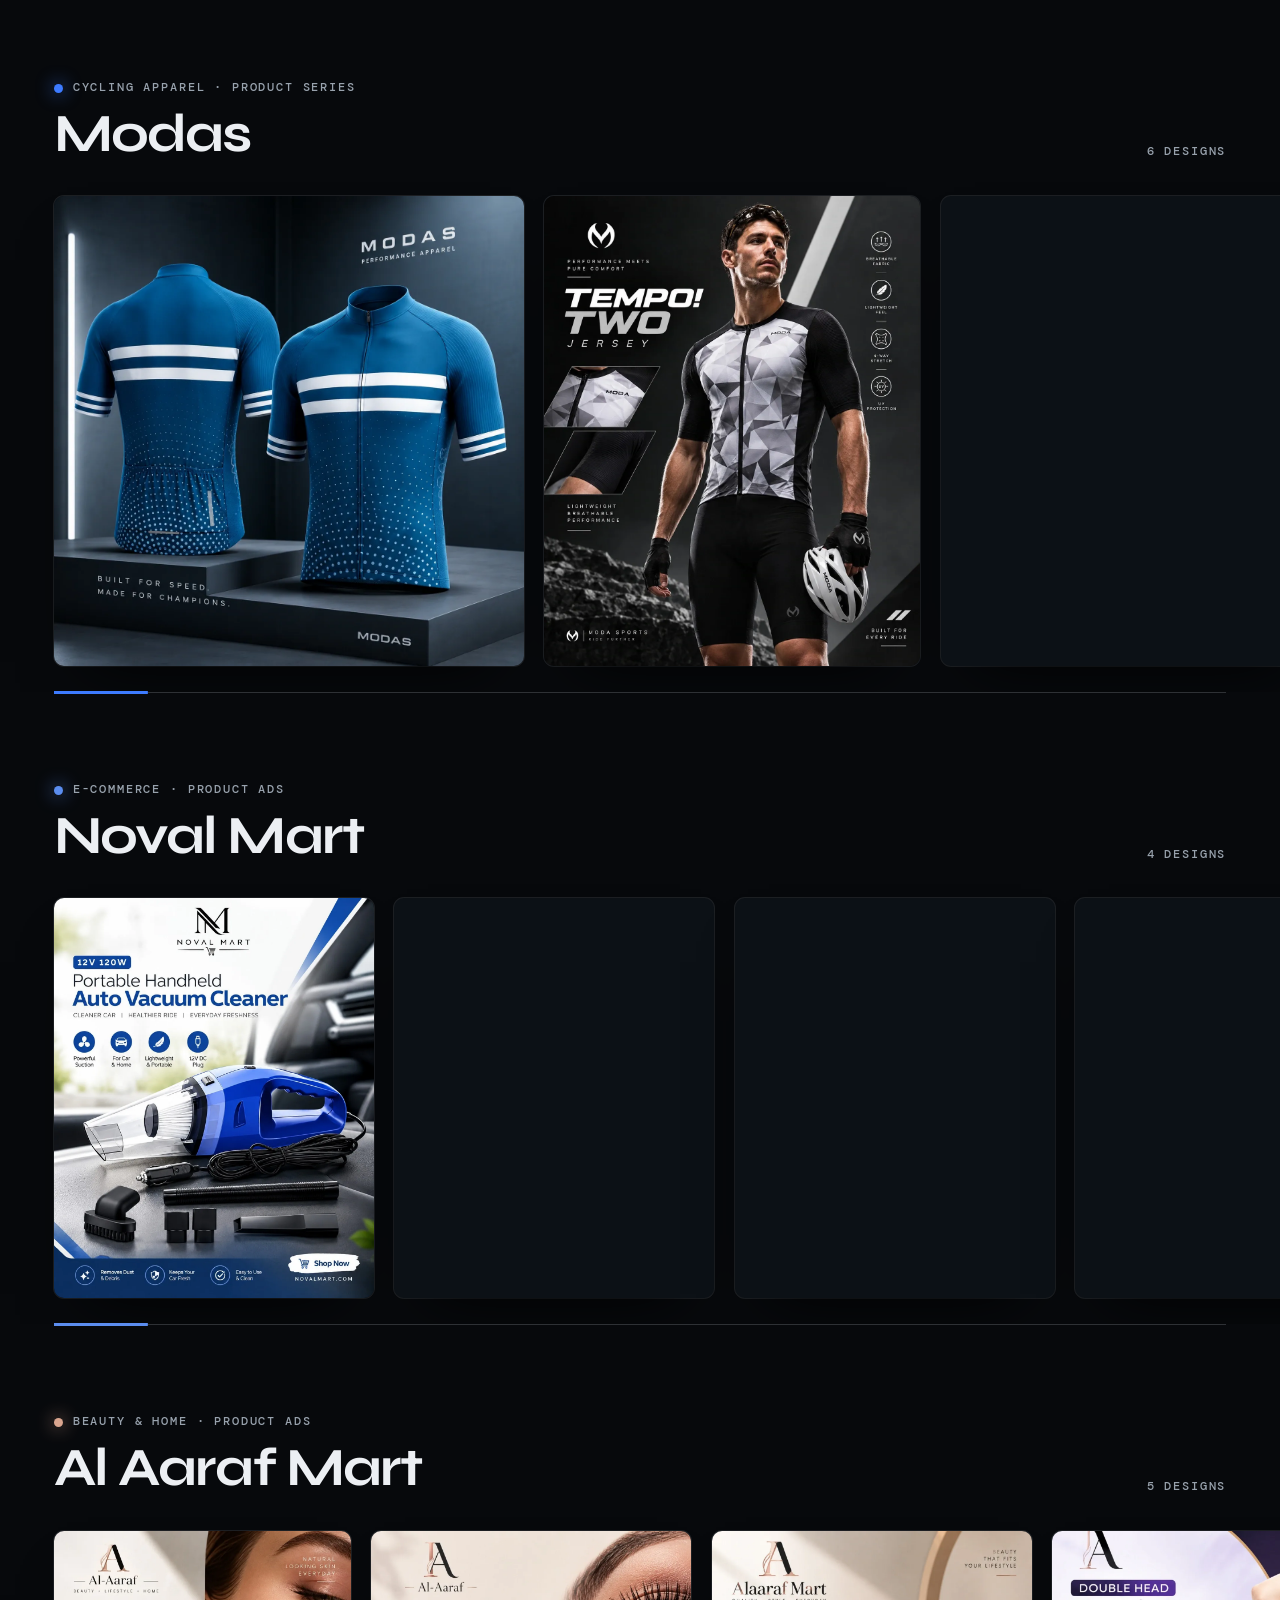
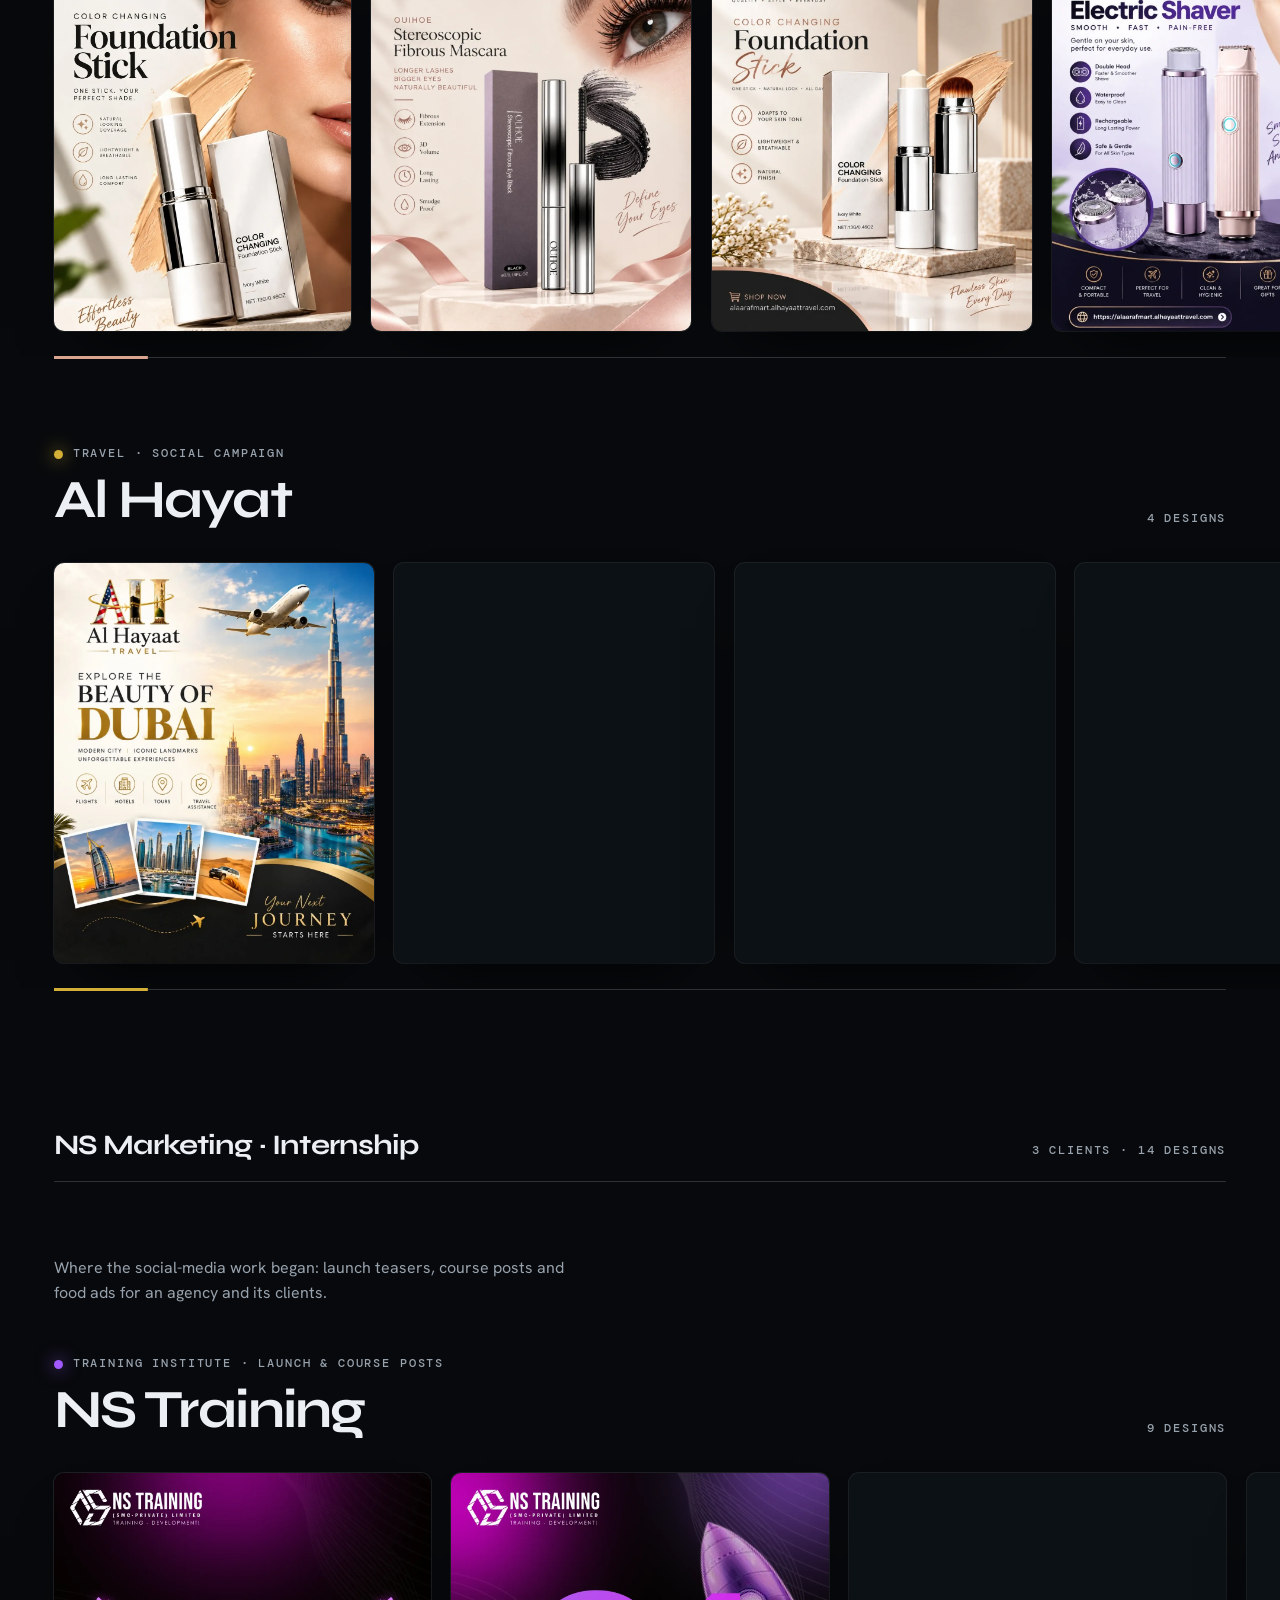
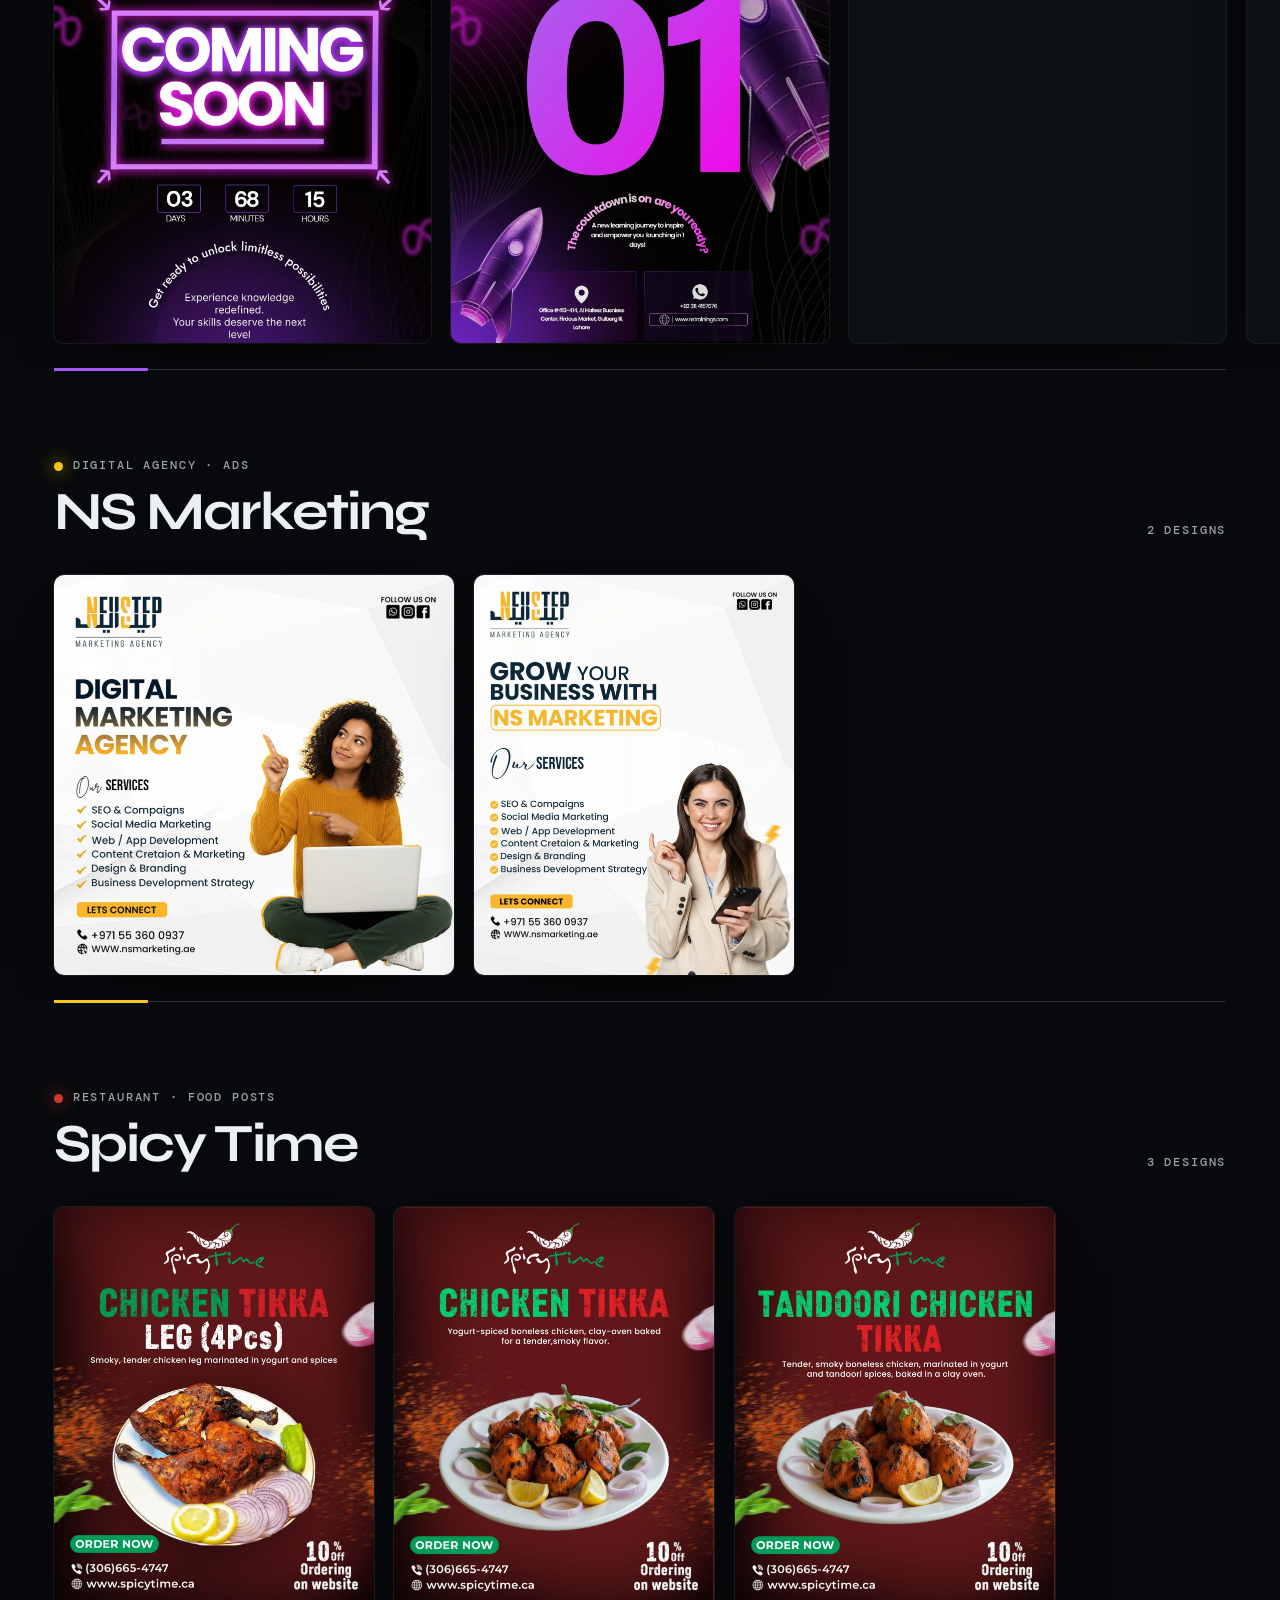
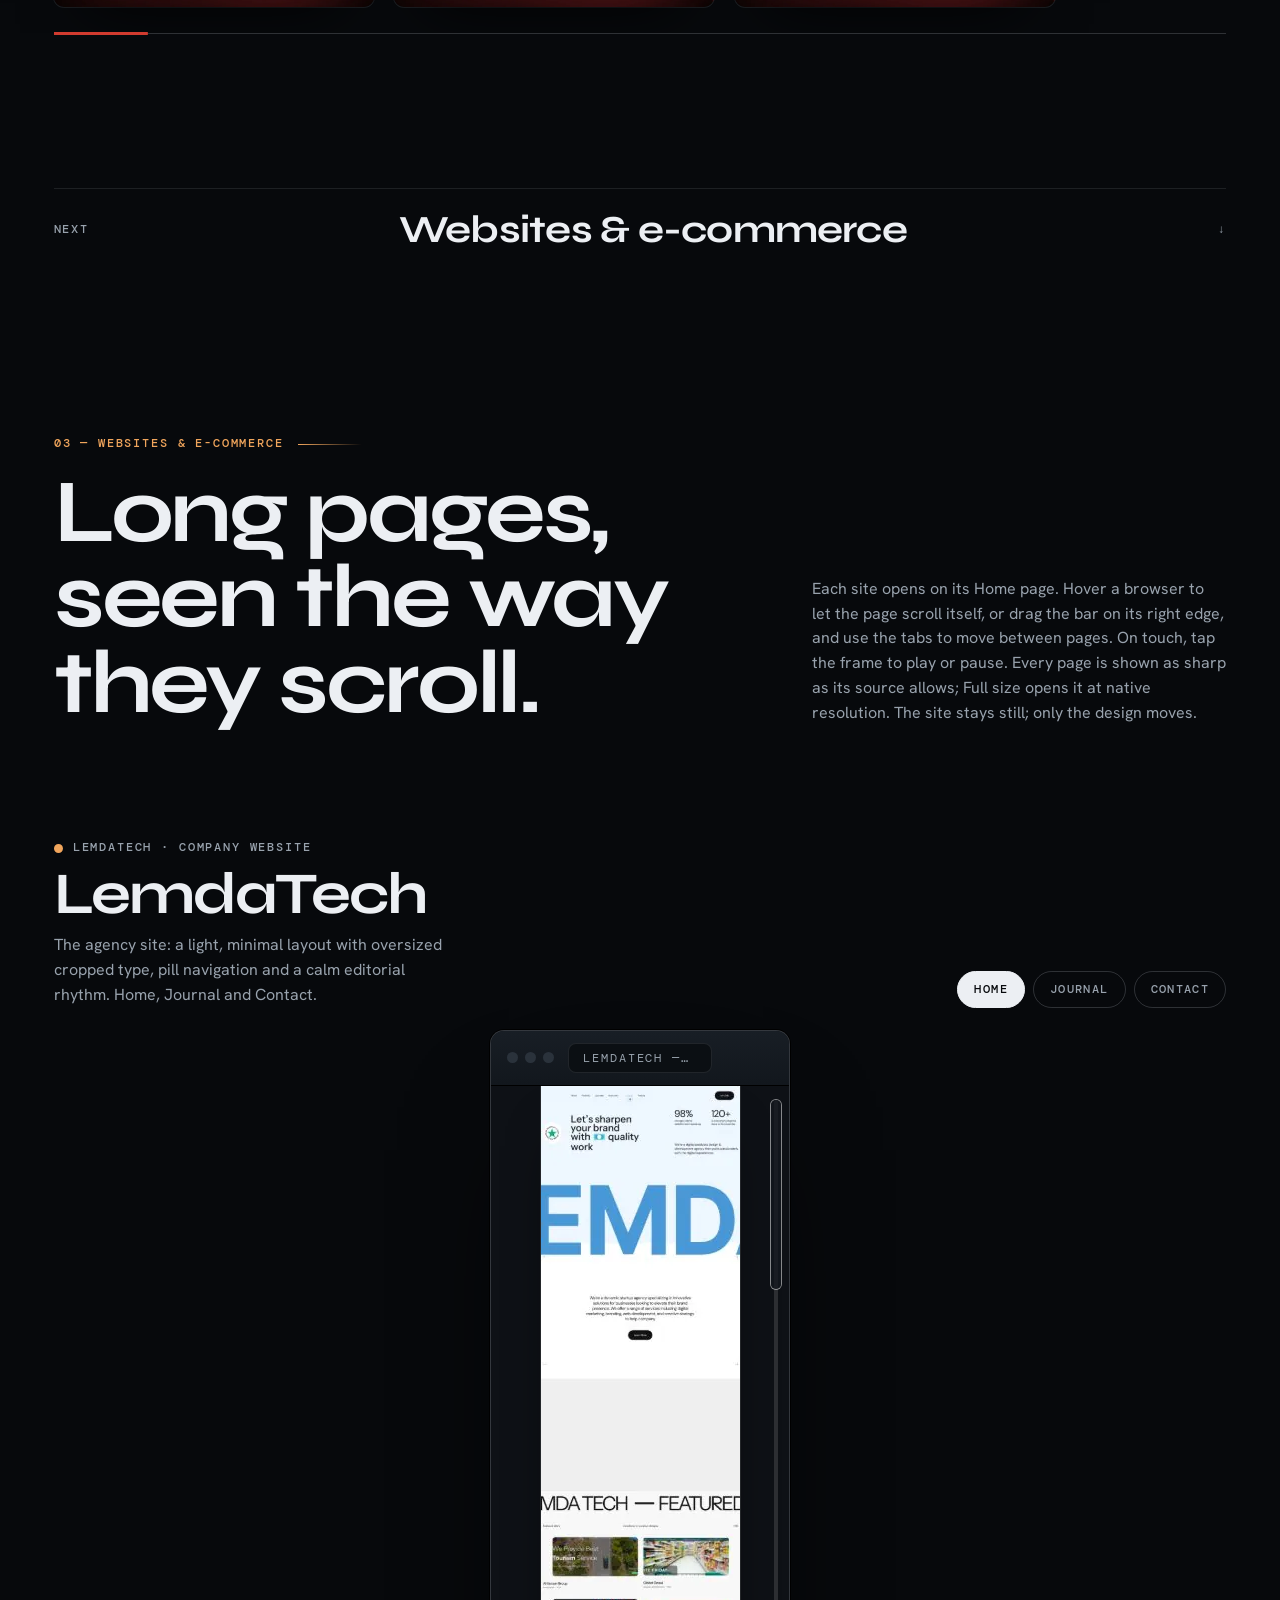
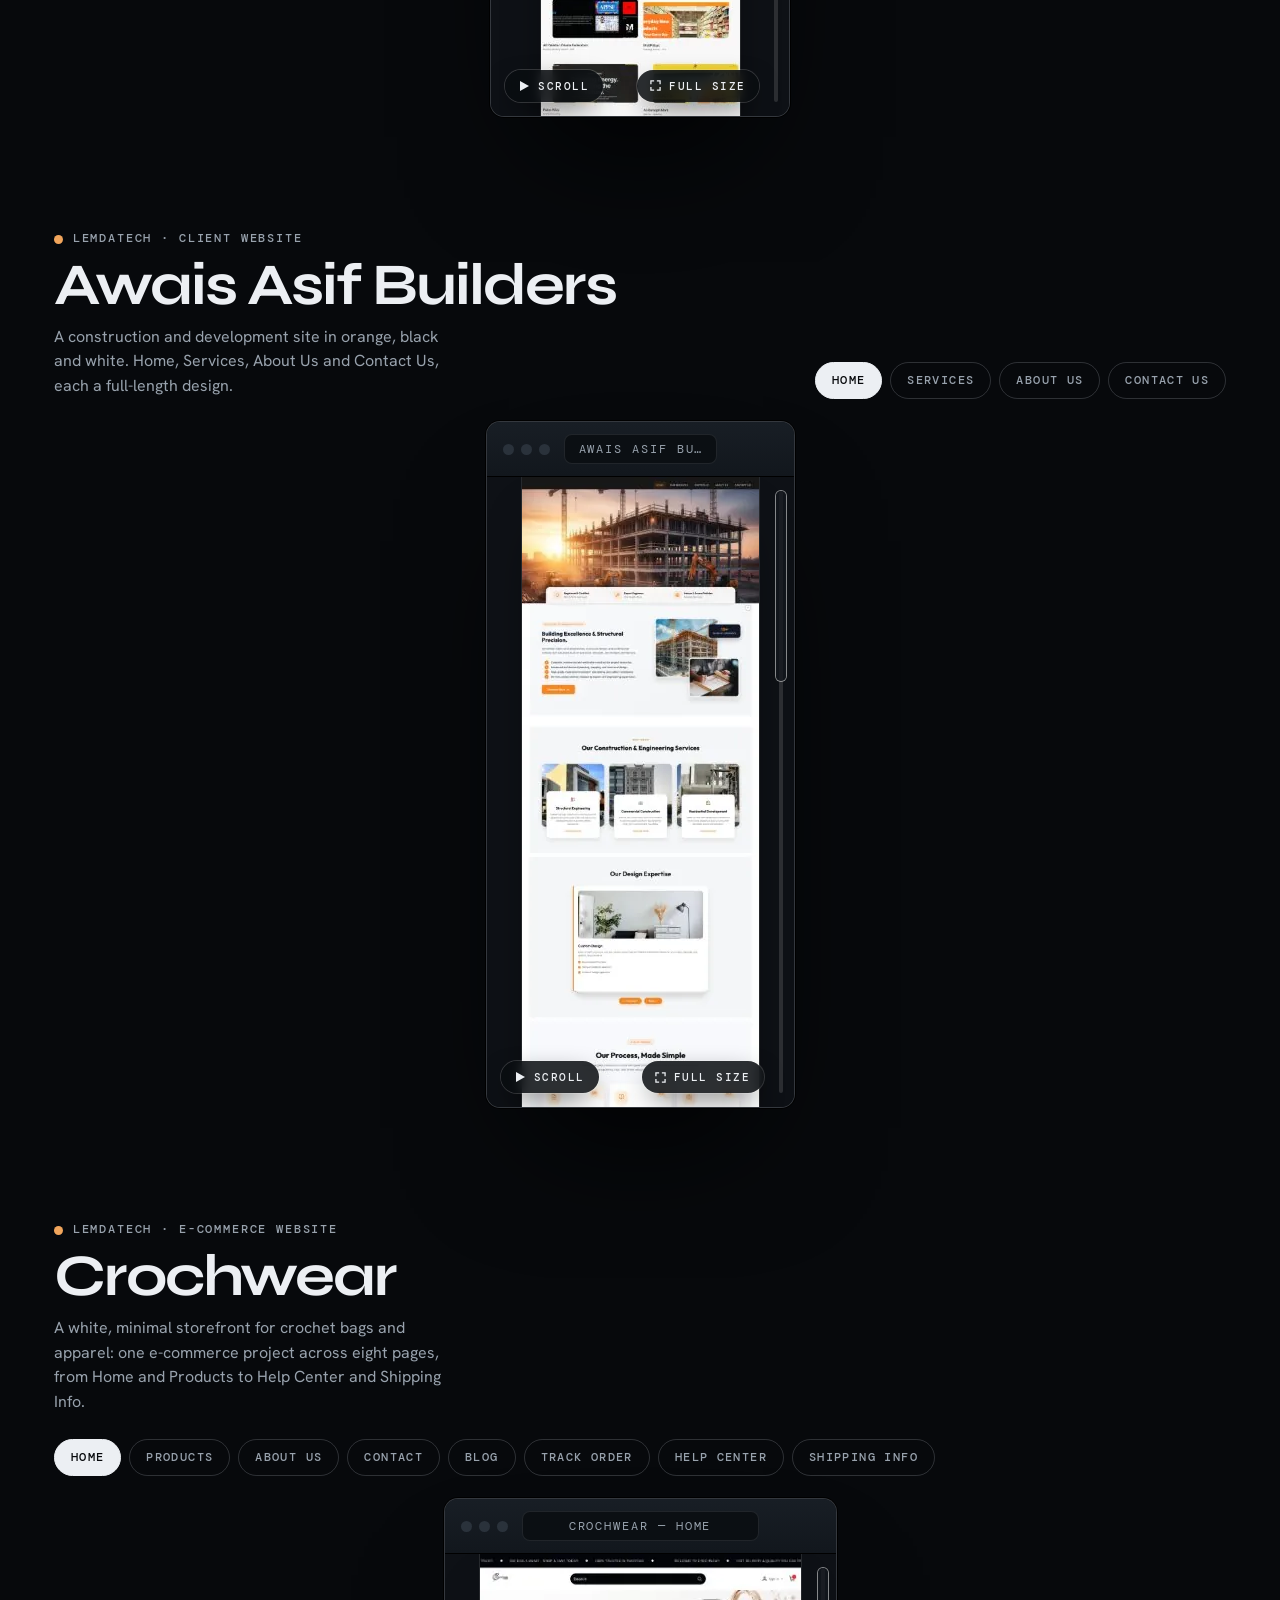
==== commit 0a8325cf: "Update index.html" ====
--- a/index.html
+++ b/index.html
@@ -1,5 +1,5 @@
 <!doctype html>
-<html lang="en"><head><meta charset="utf-8"><meta name="viewport" content="width=device-width,initial-scale=1,viewport-fit=cover"><meta name="theme-color" content="#07090c"><title>Umar Daraz Portfolio</title><link rel="preconnect" href="https://fonts.googleapis.com"><link rel="preconnect" href="https://fonts.gstatic.com" crossorigin><link href="https://fonts.googleapis.com/css2?family=DM+Mono:wght@400;500&family=Hanken+Grotesk:wght@300;400;500;600&family=Syne:wght@600;700;800&display=swap" rel="stylesheet"><style>
+<html lang="en"><head><meta charset="utf-8"><meta name="viewport" content="width=device-width,initial-scale=1,viewport-fit=cover"><meta name="theme-color" content="#07090c"><title>Umar Daraz Portfolio</title><link rel="icon" type="image/svg+xml" href="data:image/svg+xml,%3Csvg xmlns='http://www.w3.org/2000/svg' viewBox='0 0 64 64'%3E%3Crect width='64' height='64' rx='32' fill='%2307090c'/%3E%3Ccircle cx='32' cy='32' r='29' fill='none' stroke='%237fd6e6' stroke-width='2'/%3E%3Ctext x='32' y='38' text-anchor='middle' font-family='Arial,sans-serif' font-size='20' font-weight='700' fill='%23eceff3'%3EUD%3C/text%3E%3C/svg%3E"><link rel="preconnect" href="https://fonts.googleapis.com"><link rel="preconnect" href="https://fonts.gstatic.com" crossorigin><link href="https://fonts.googleapis.com/css2?family=DM+Mono:wght@400;500&family=Hanken+Grotesk:wght@300;400;500;600&family=Syne:wght@600;700;800&display=swap" rel="stylesheet"><style>
 :root{
   --bg:#07090c; --bg2:#0b0f13; --panel:#0f1419; --panel2:#151b21;
   --line:rgba(226,232,240,.10); --line2:rgba(226,232,240,.18);
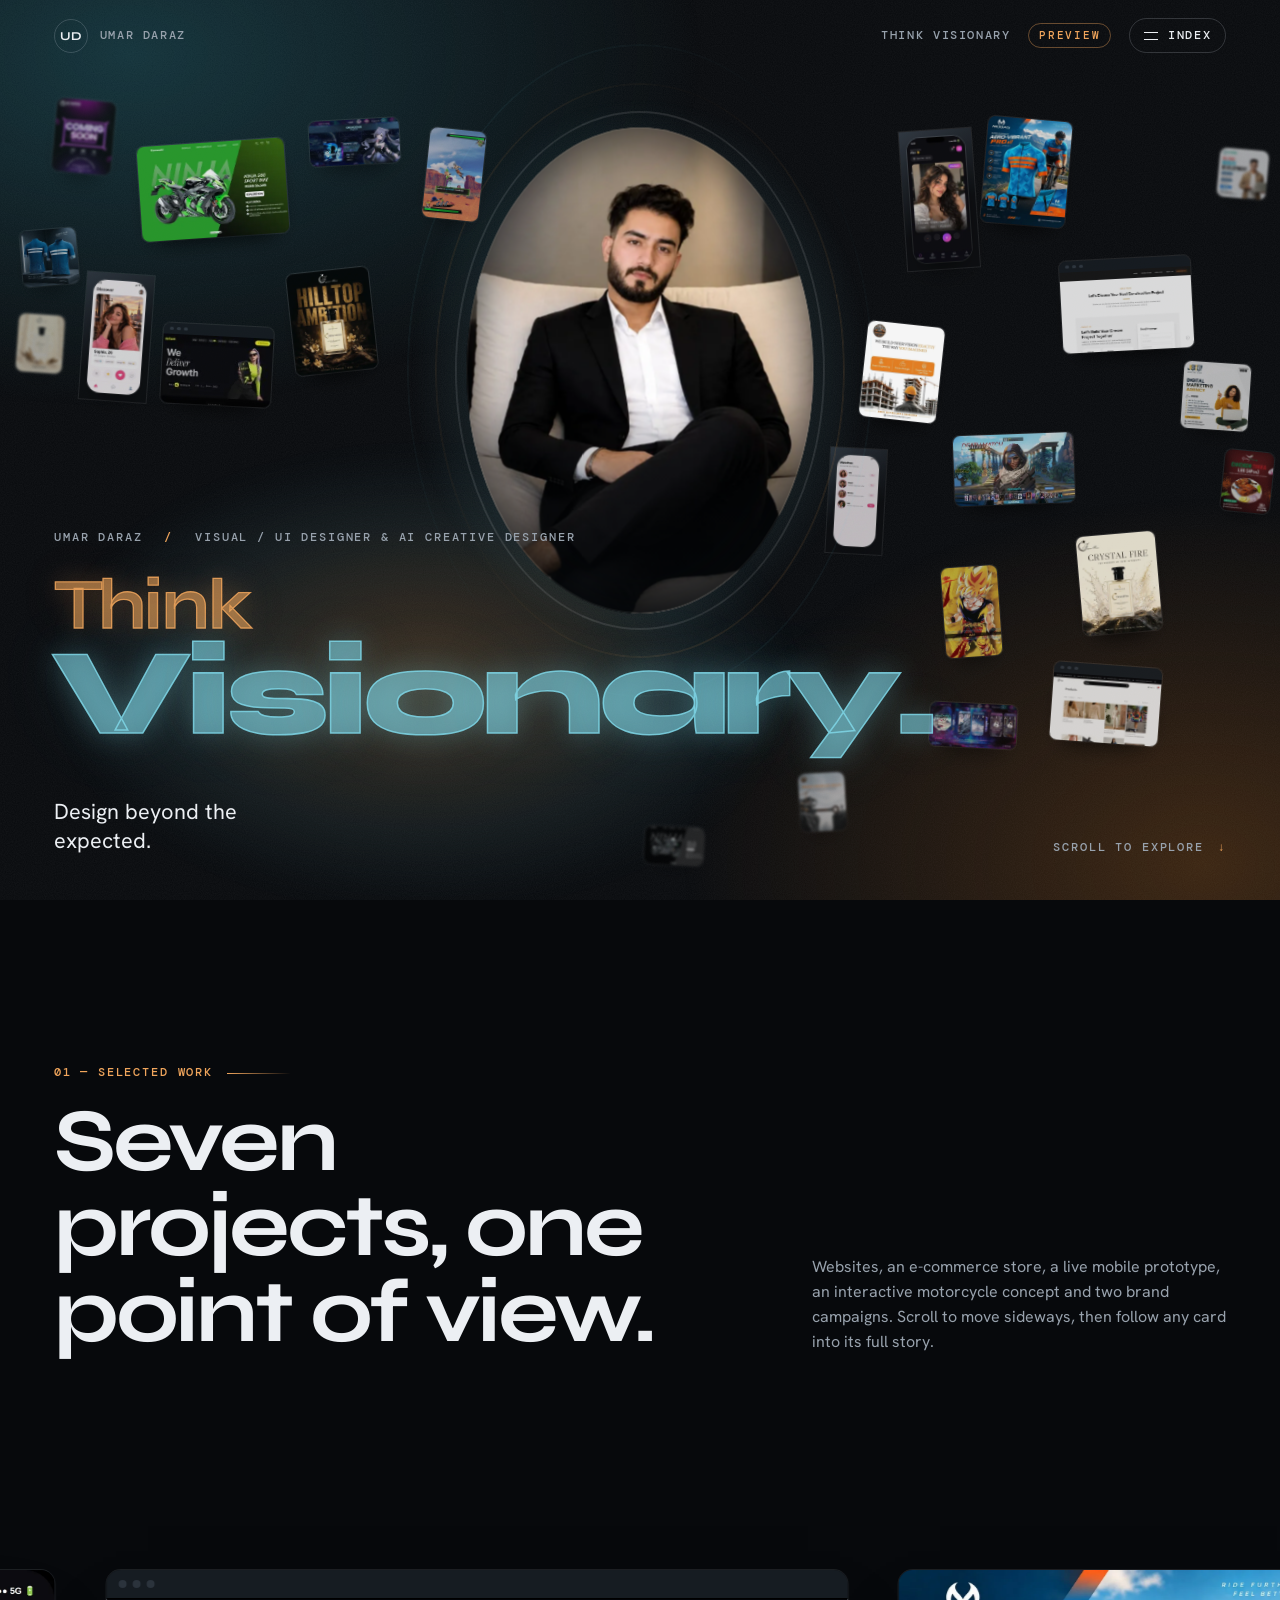
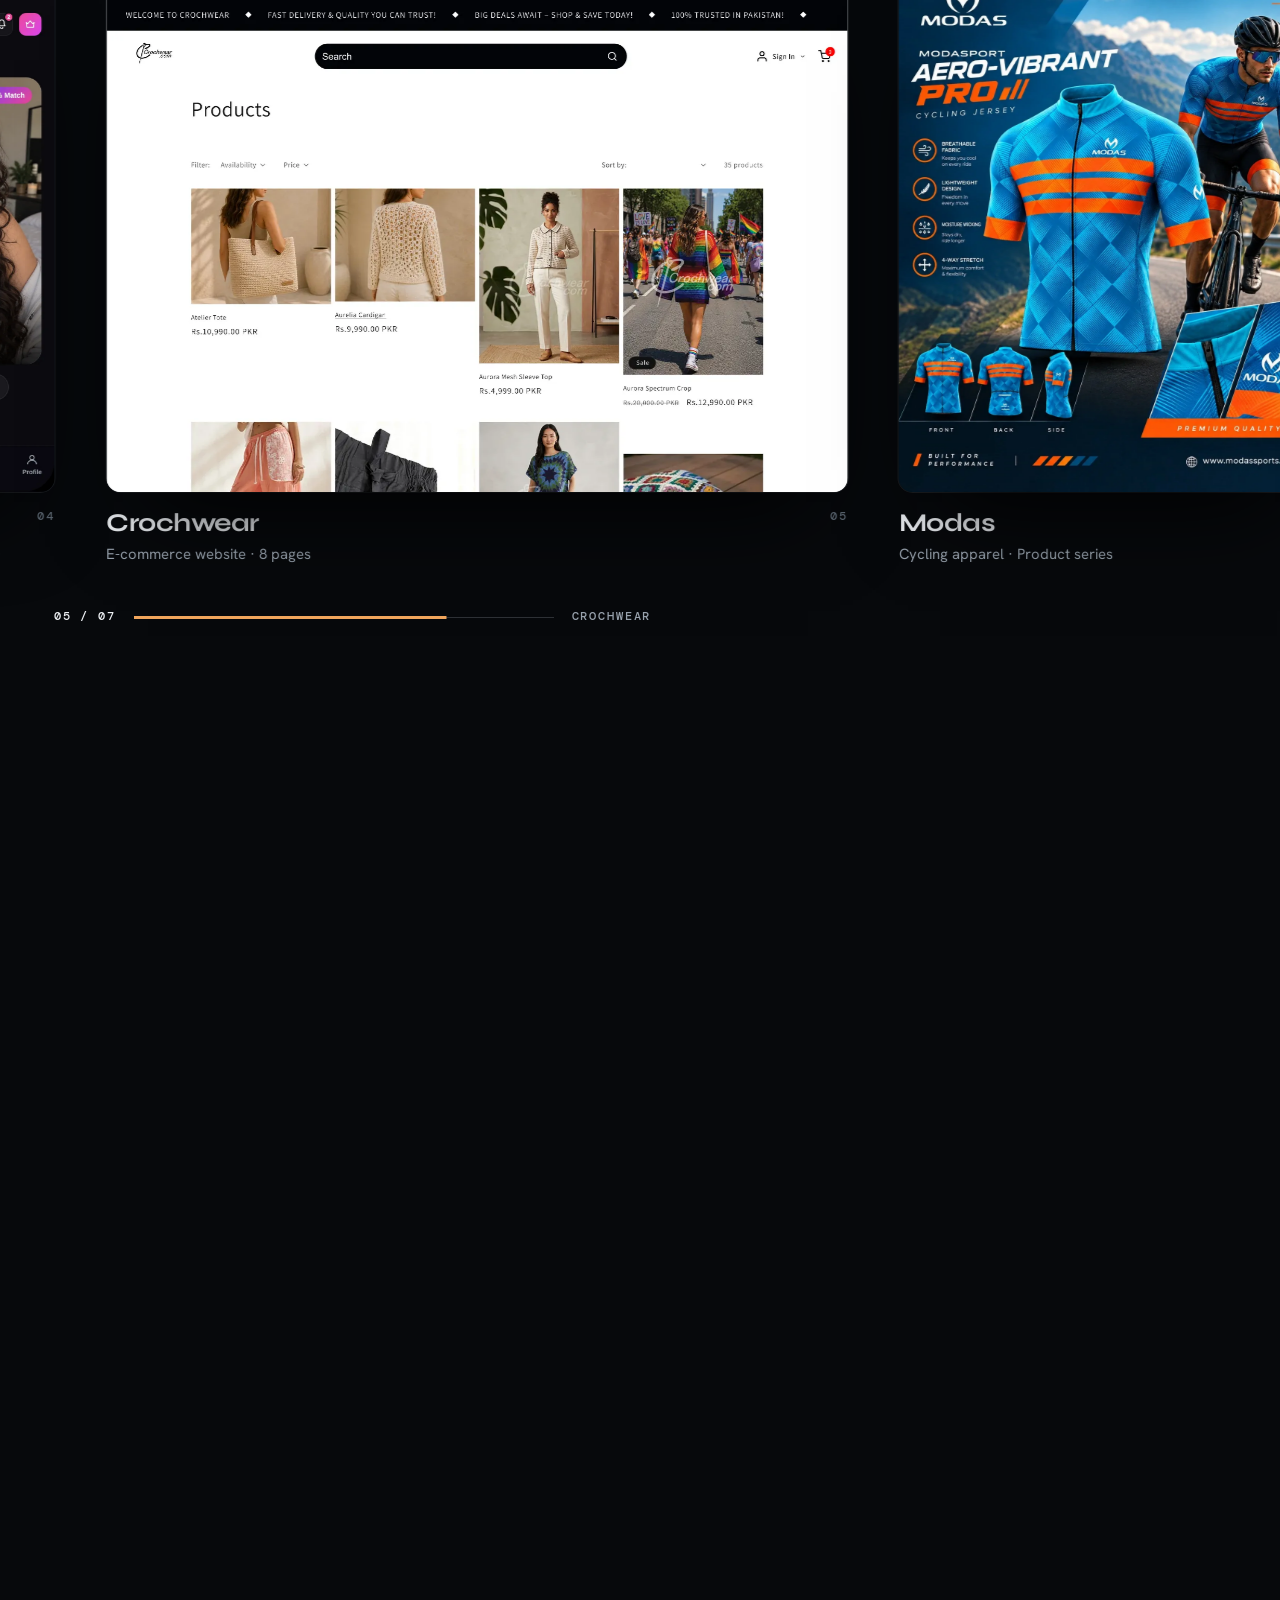
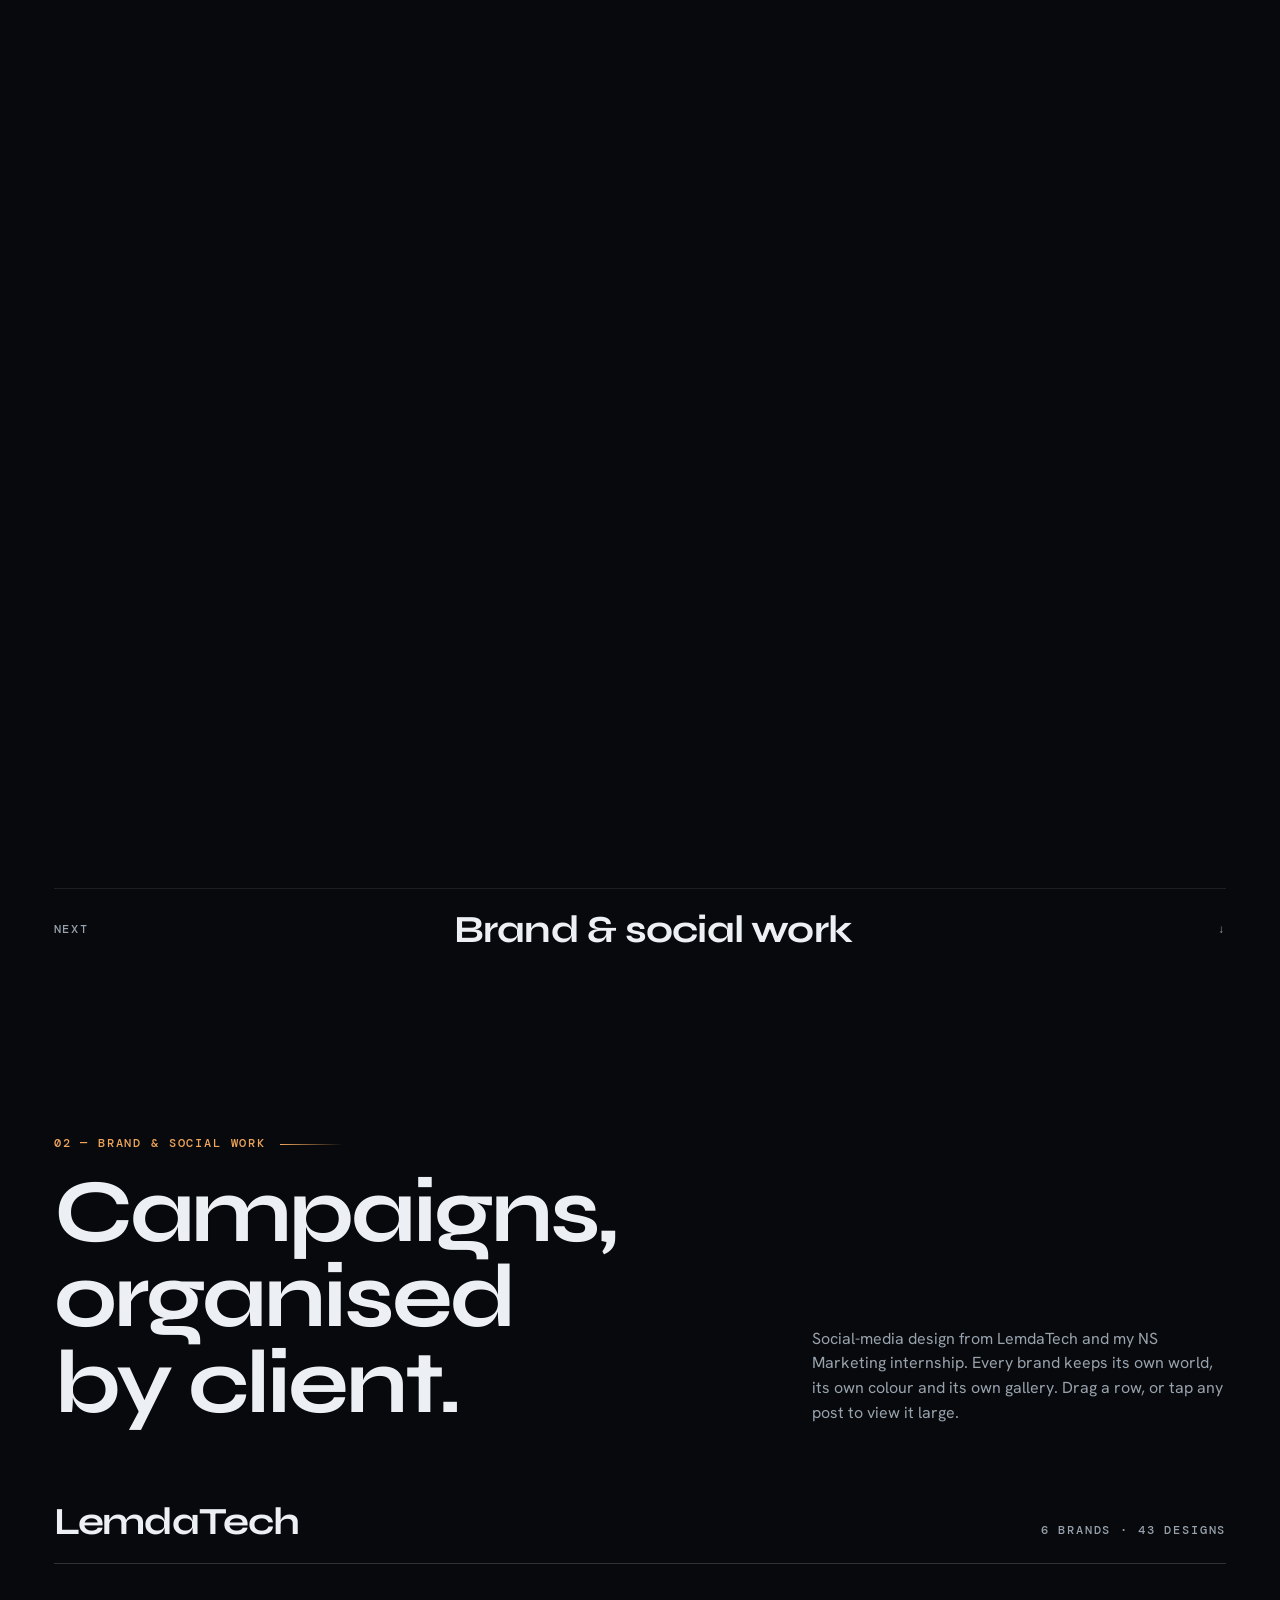
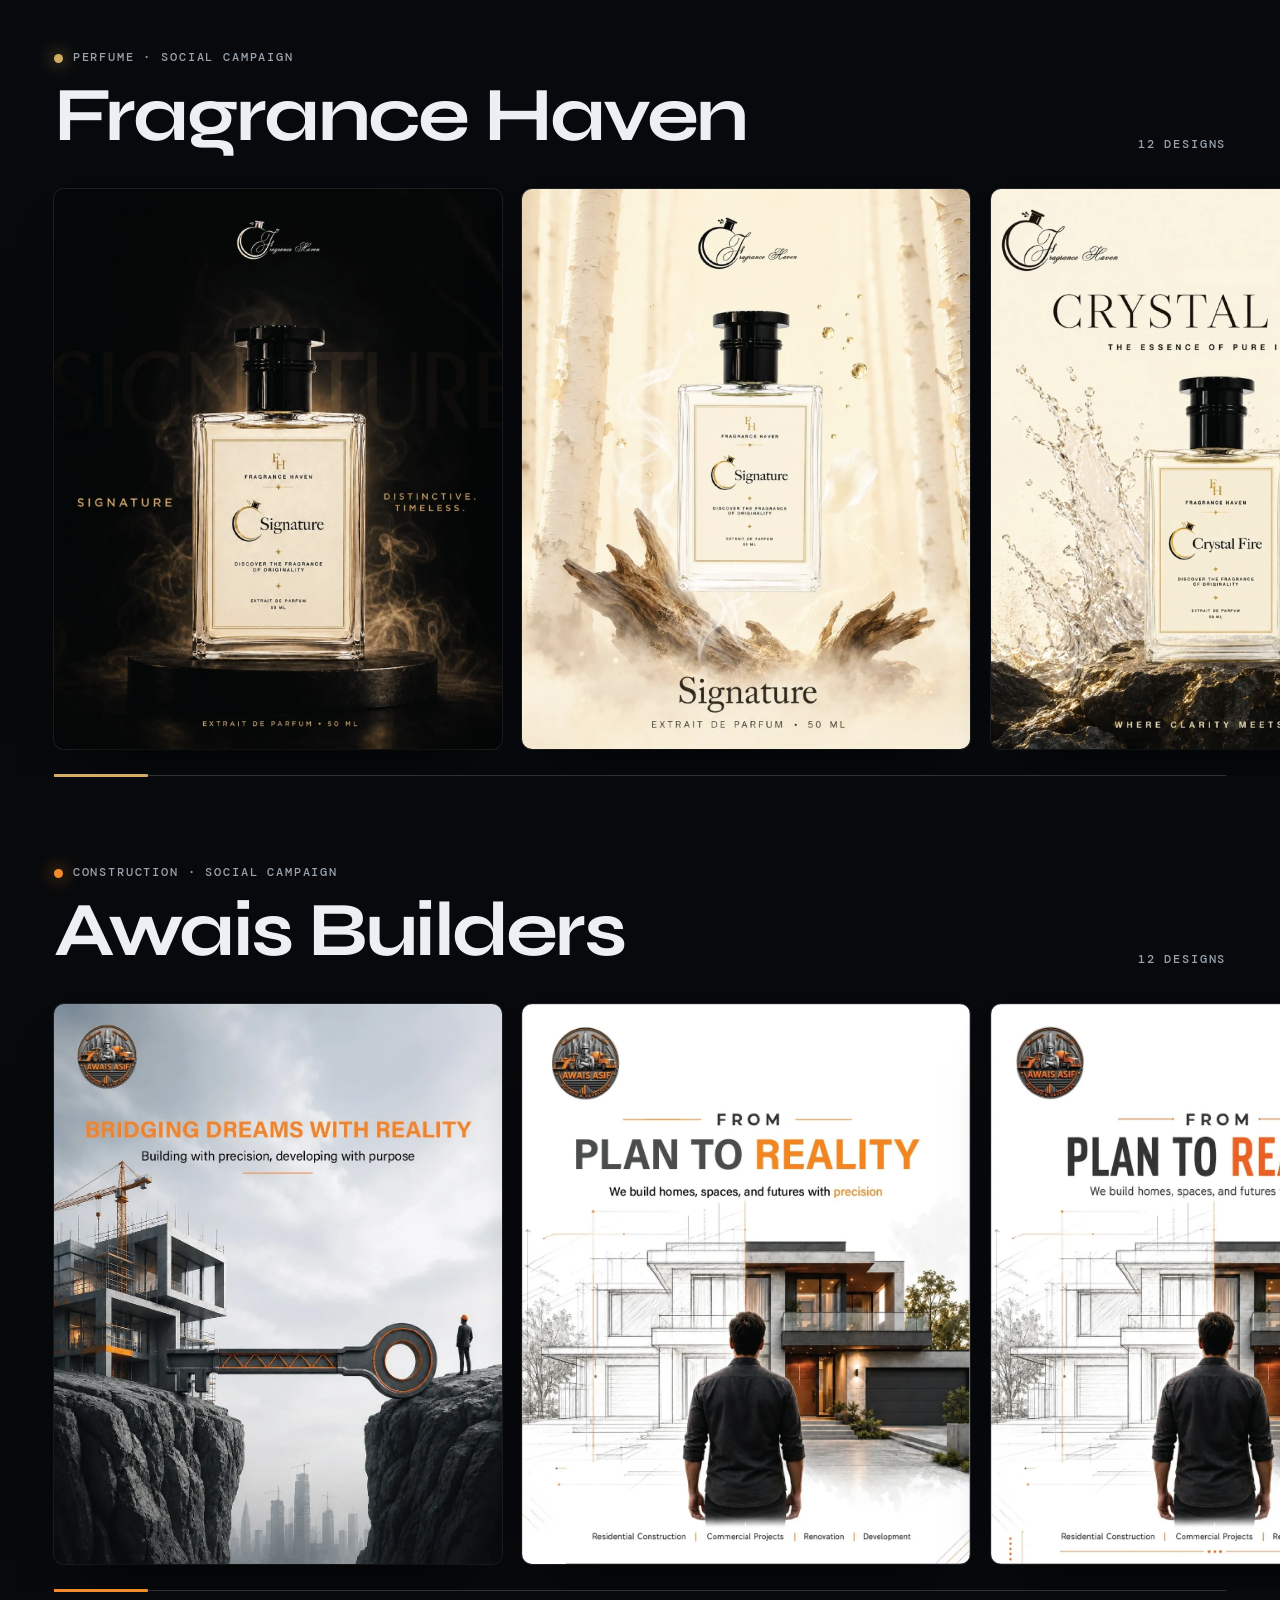
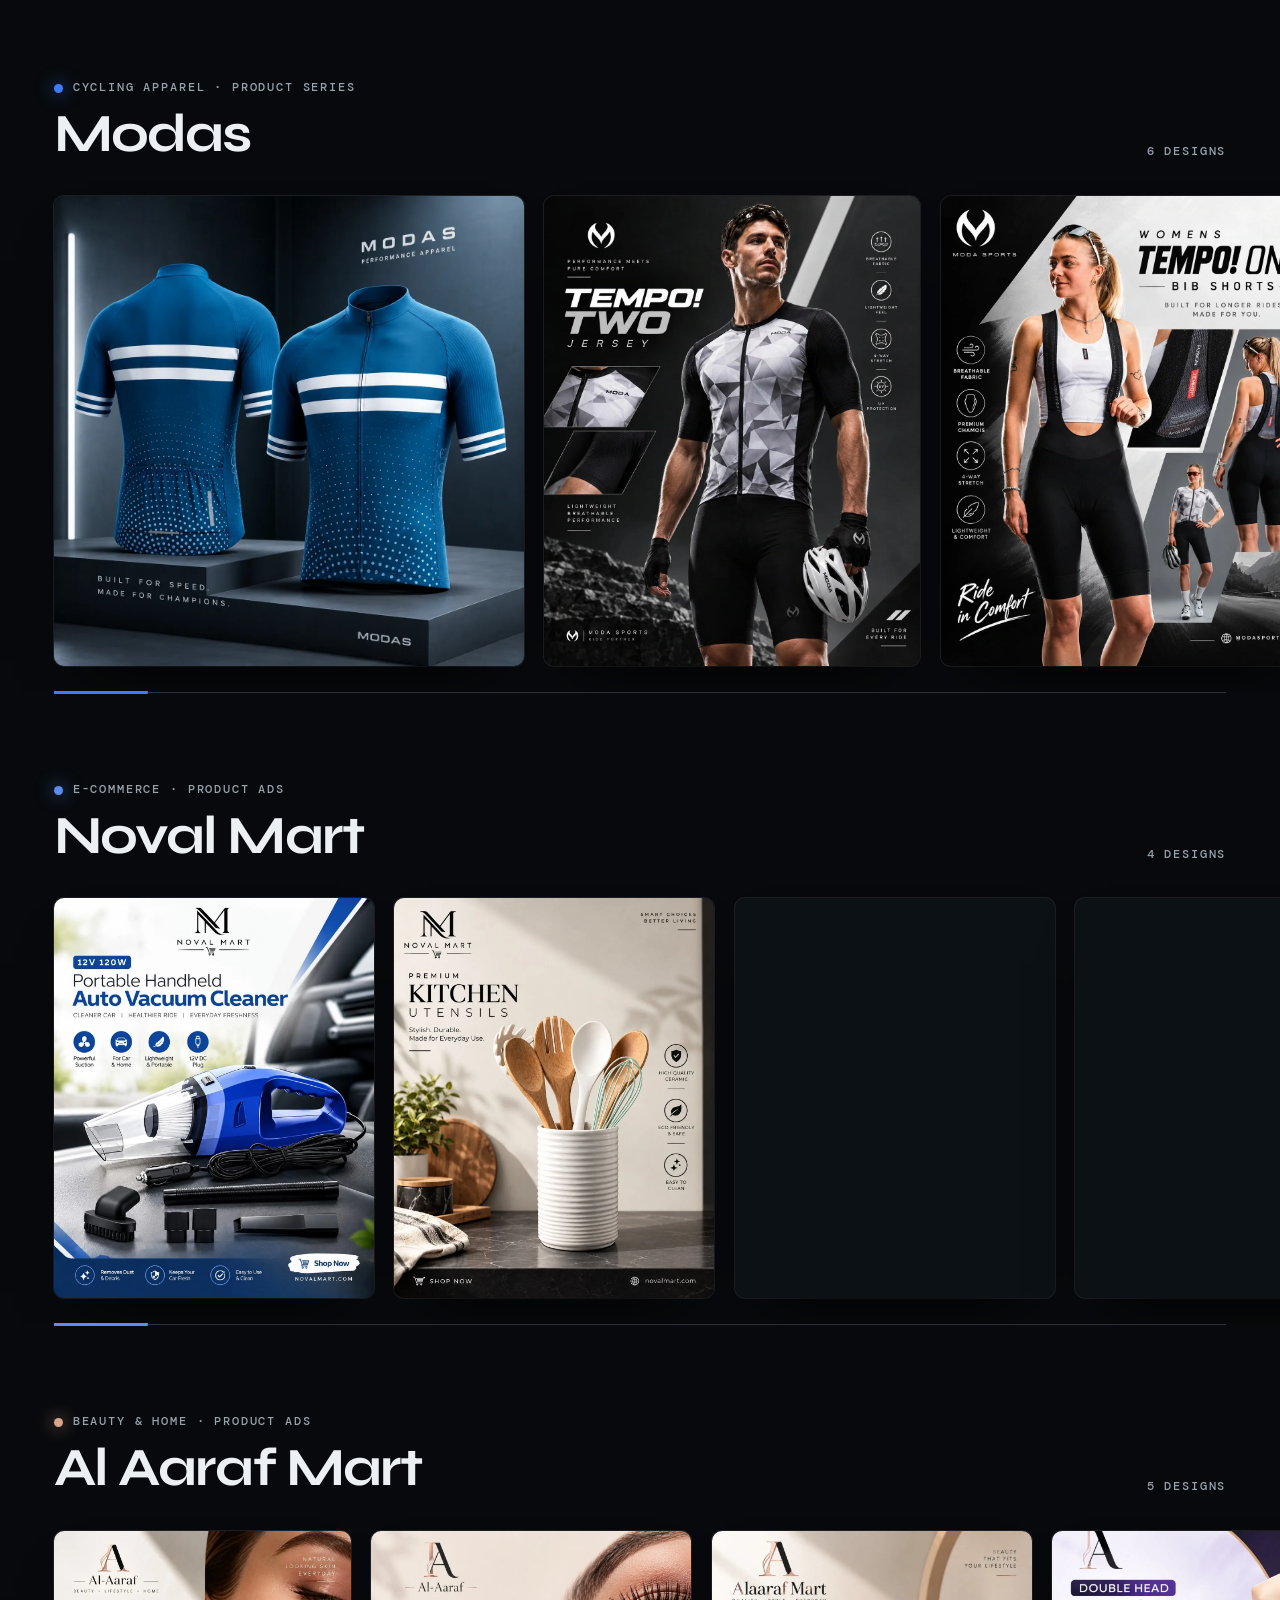
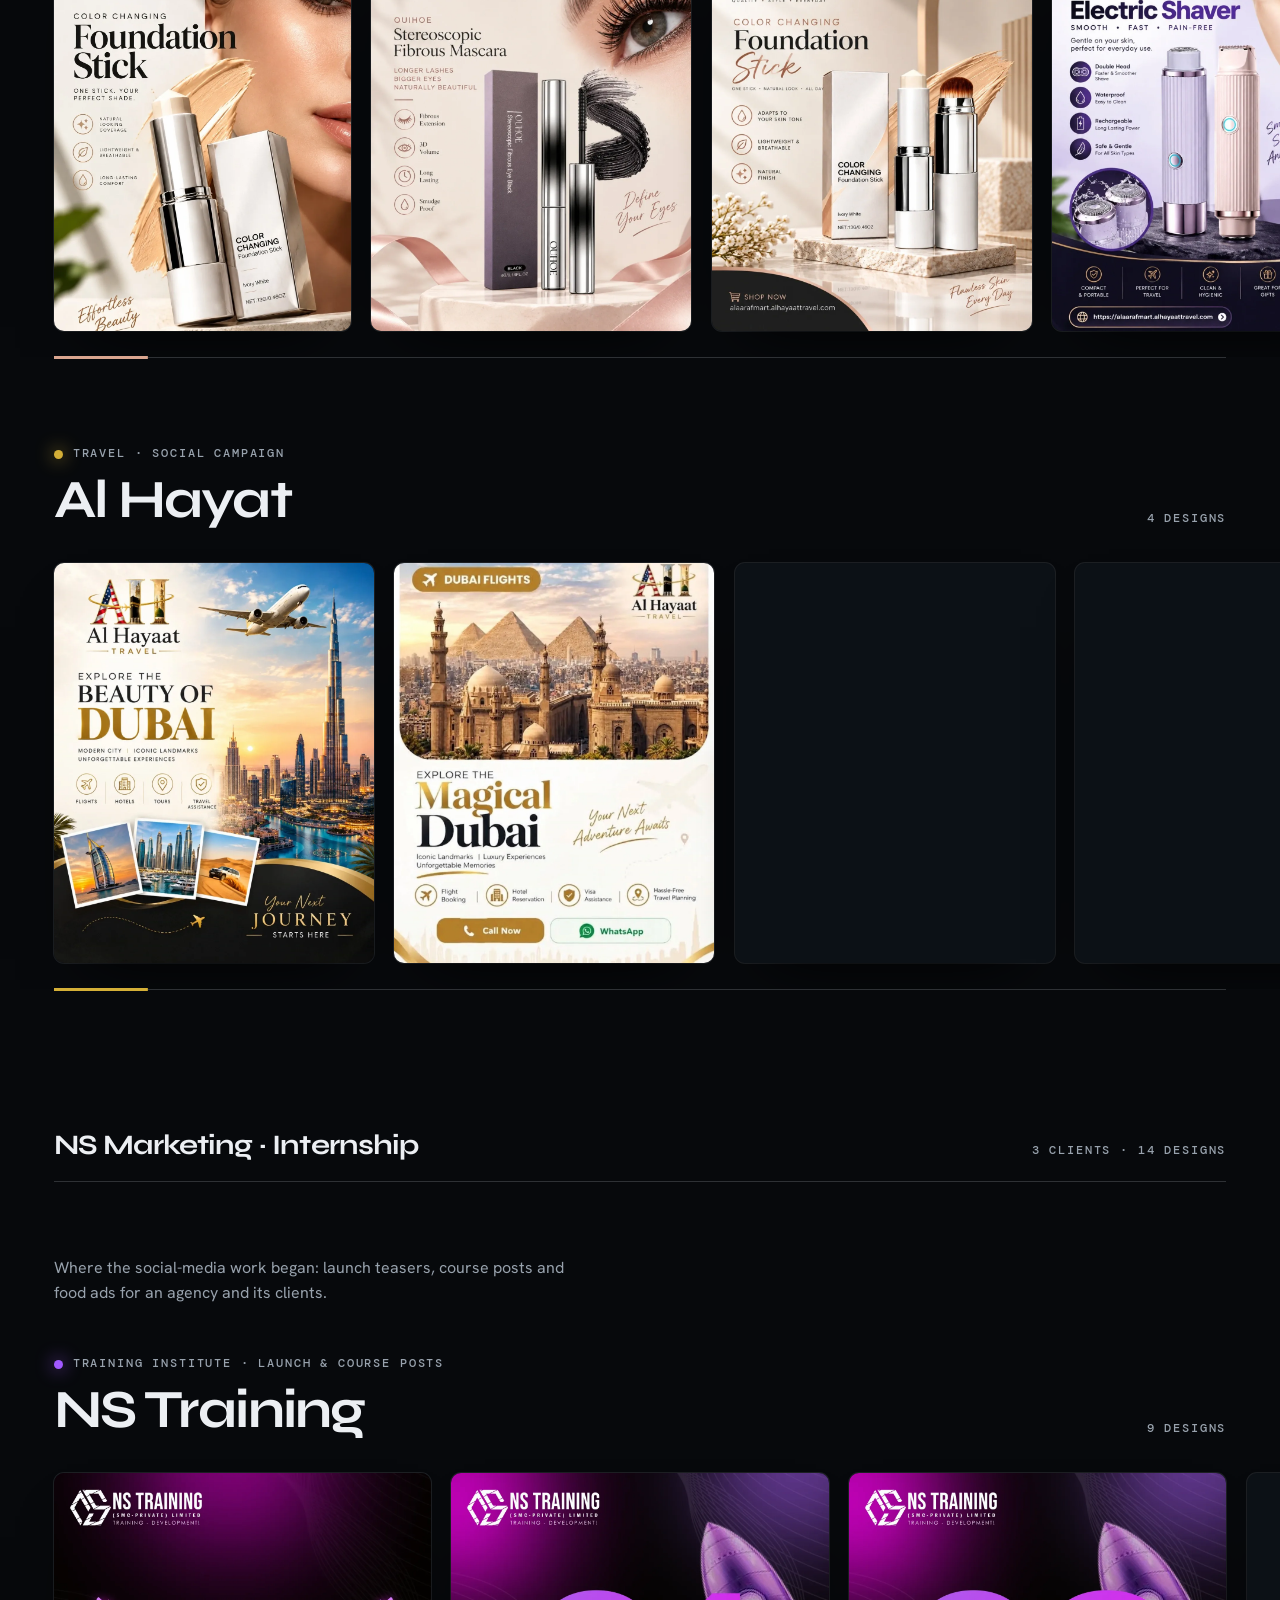
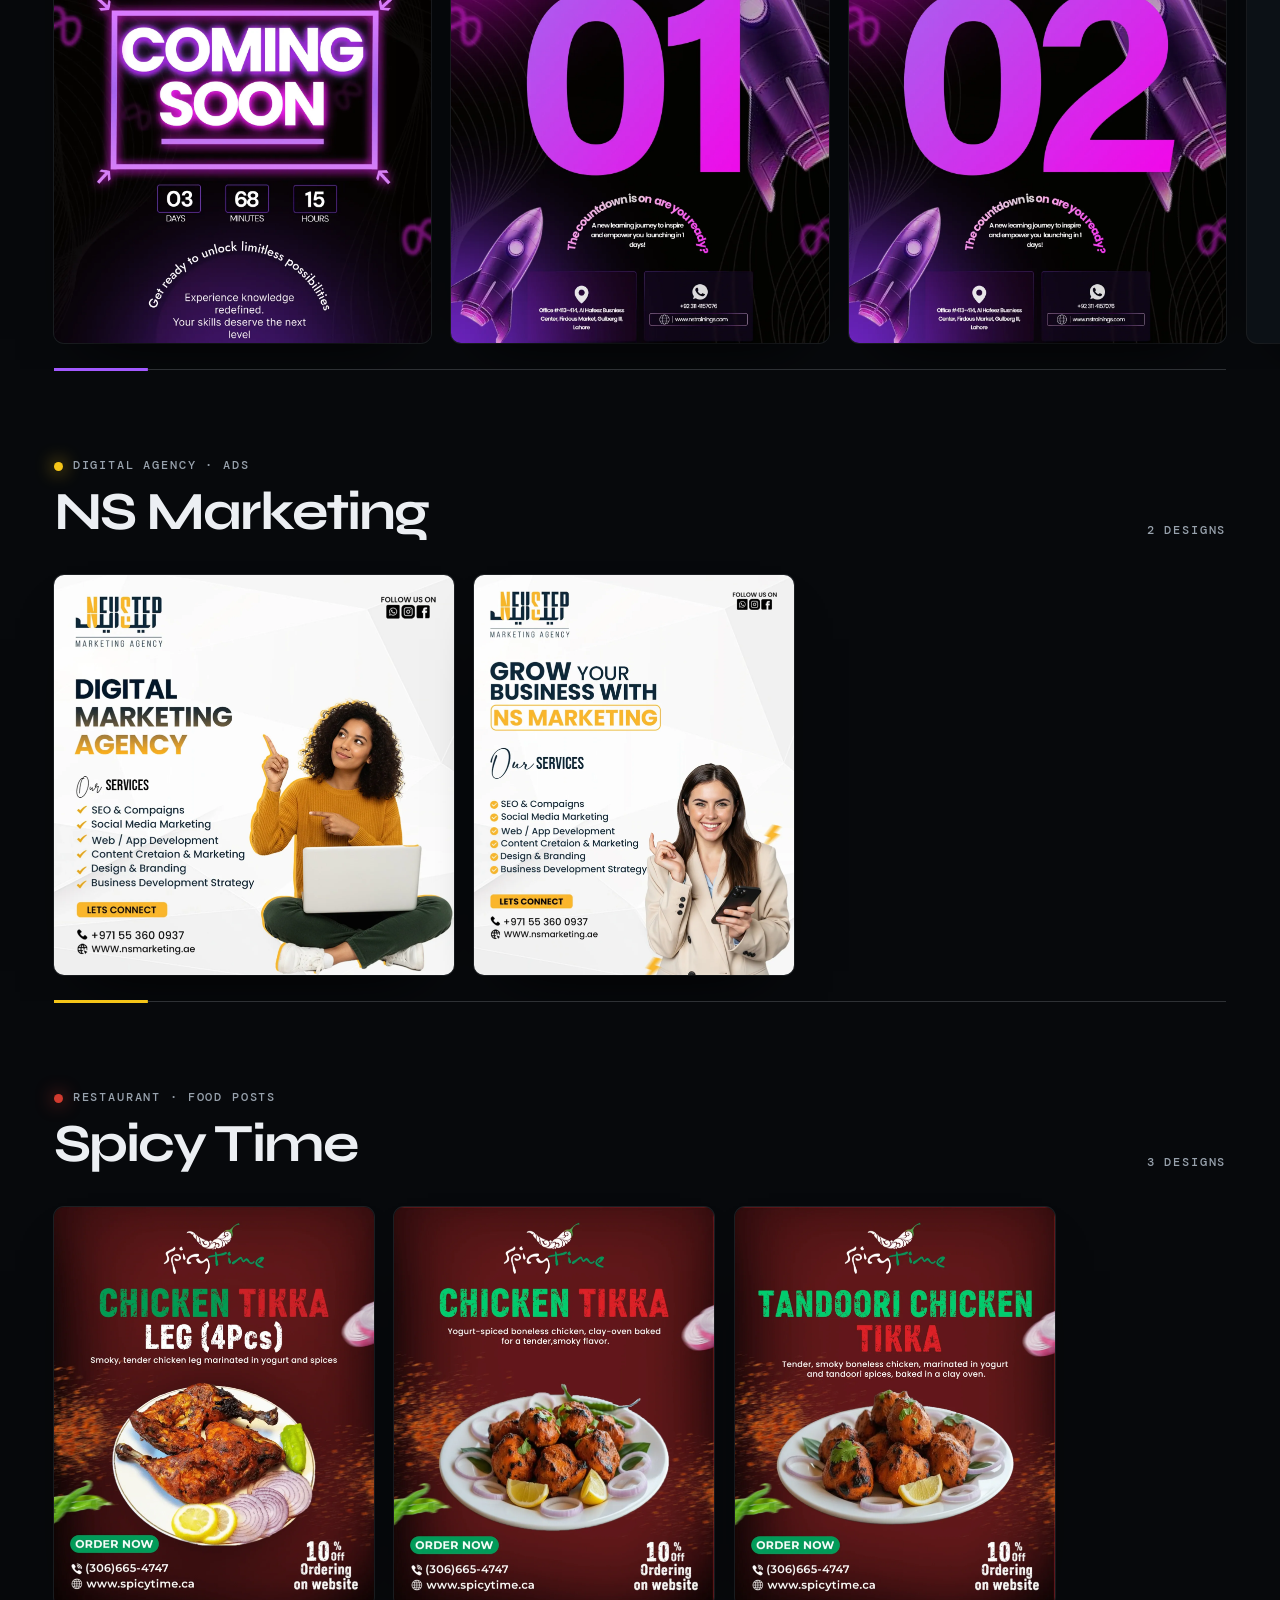
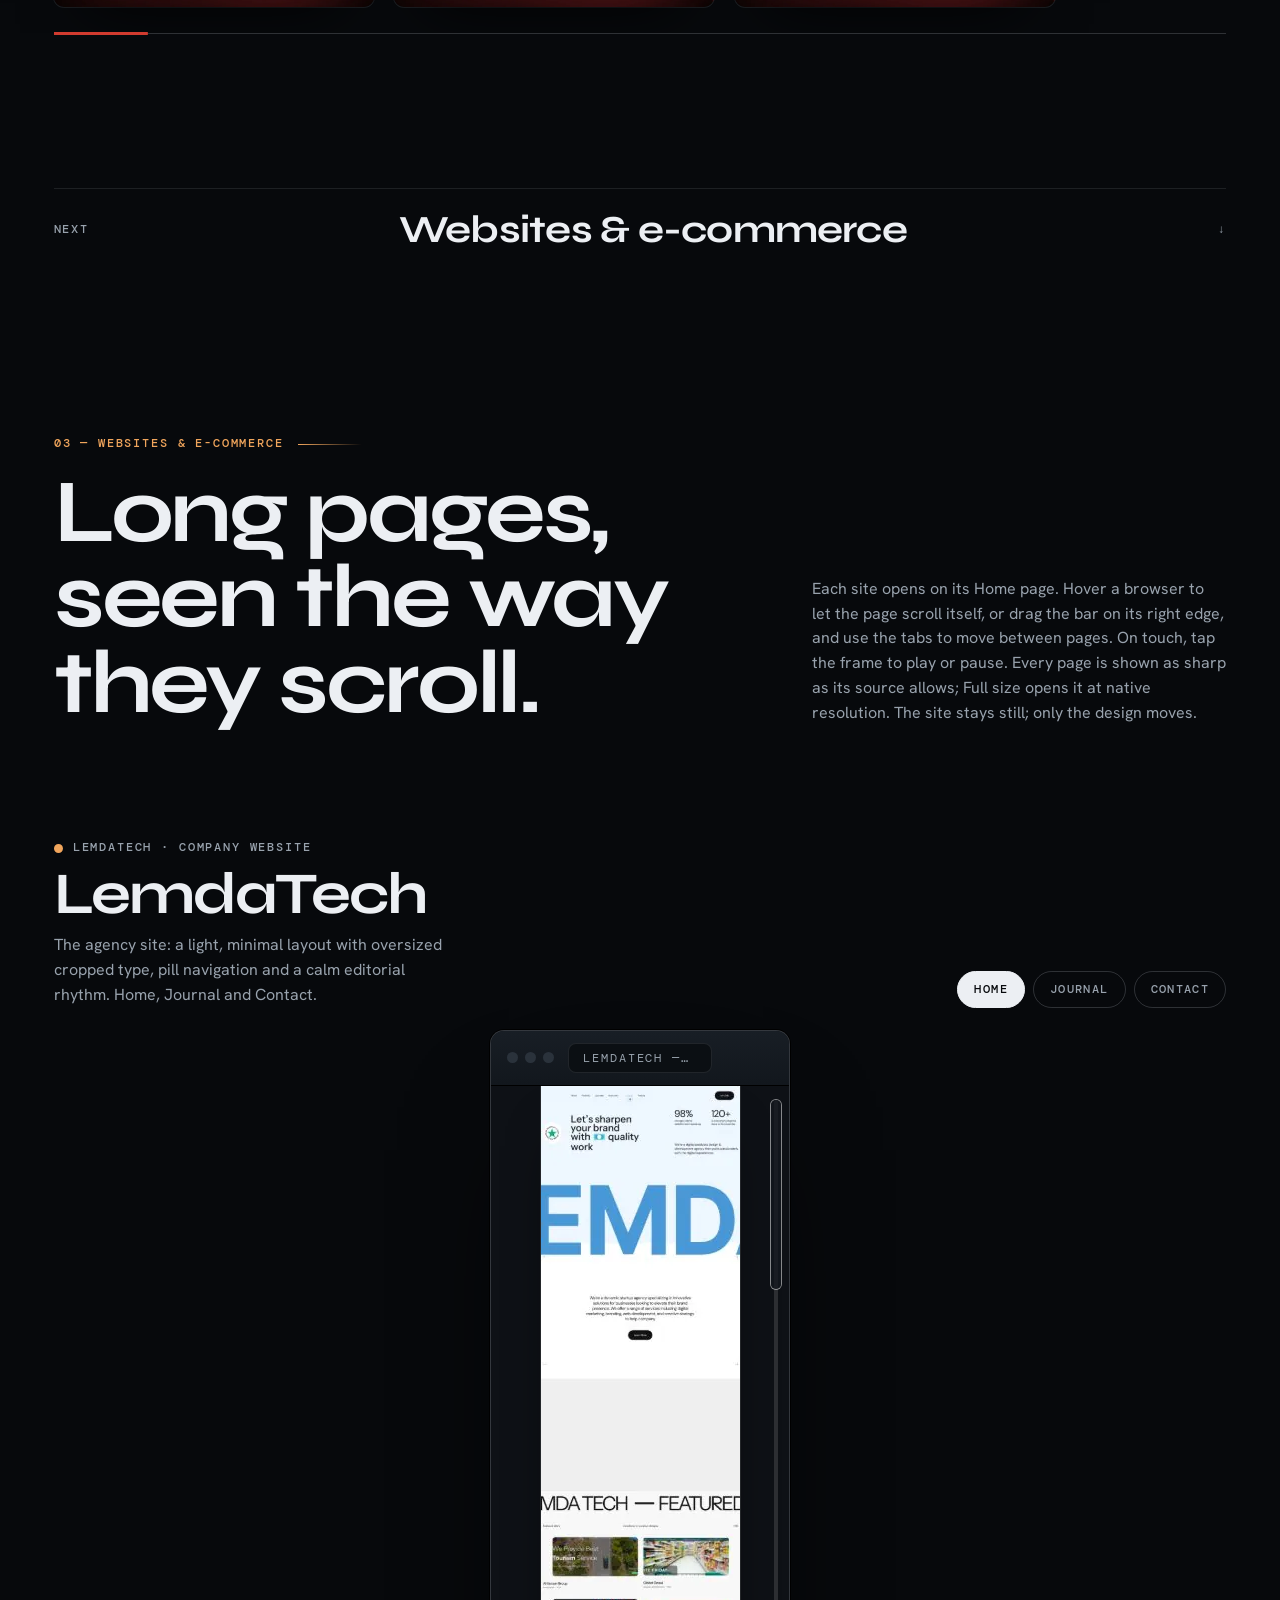
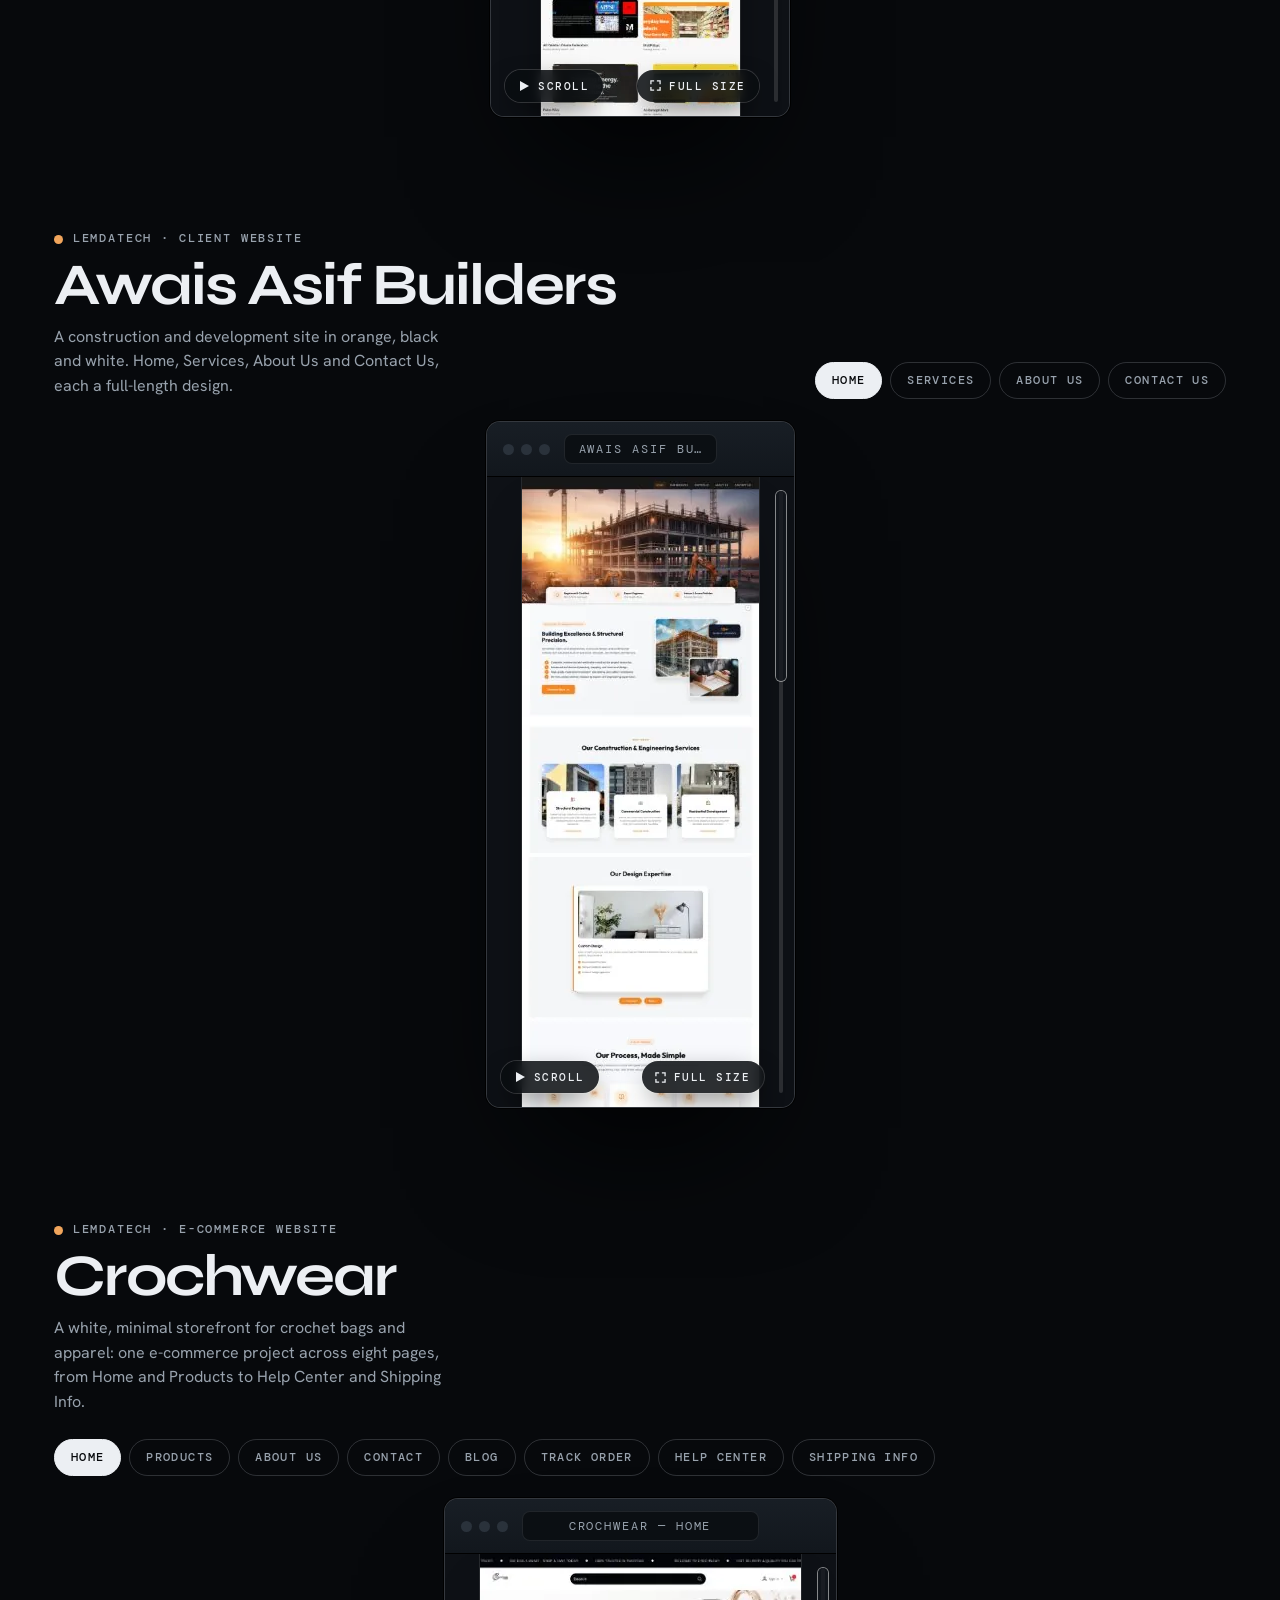
==== commit 90738f48: "Update index.html" ====
--- a/index.html
+++ b/index.html
@@ -1204,7 +1204,7 @@
   function heroCards(t) {
     var r = hero.getBoundingClientRect(); hbox.l = r.left; hbox.t = r.top;
     var W = hbox.w, H = hbox.h, ts = t / 1000, mx = hp.x - hbox.l, my = hp.y - hbox.t;
-    var R = clamp(W * .20, 120, 280), push = W < 700 ? 6 : 12, small = W < 700, ax = W * .5, ay = H * .5;
+    var R = clamp(W * .18, 110, 240), push = W < 700 ? 2 : 5, small = W < 700, ax = W * .5, ay = H * .5;
     if (pt) {
       pt.style.transform = 'translate(-50%,-50%) translate3d(' + (-mouse.sx * 9).toFixed(1) + 'px,' + (-mouse.sy * 6 + Math.sin(ts * .5) * 3 - scrollY * .05).toFixed(1) + 'px,0)';
     }
@@ -1213,22 +1213,22 @@
       var dx0 = f.cx - hbox.ox, dy0 = f.cy - hbox.oy;
       var u = dx0 / ax, v = dy0 / ay, d = f.amp * Math.sin(ts * 6.2832 / f.P + f.ph), c = Math.cos(d), s = Math.sin(d);
       var ox = (u * c - v * s) * ax - dx0, oy = (u * s + v * c) * ay - dy0;
-      var fx = Math.cos(ts * .18 + f.ph3) * (1 + 1.5 * z), fy = Math.sin(ts * .22 + f.ph2) * (1.5 + 2 * z);
-      var par = (small ? .35 : .55) * (4 + 16 * z);
+      var fx = Math.cos(ts * .12 + f.ph3) * (.45 + .65 * z), fy = Math.sin(ts * .14 + f.ph2) * (.6 + .8 * z);
+      var par = (small ? .16 : .24) * (3 + 10 * z);
       var bx = ox + fx - mouse.sx * par, by = oy + fy - mouse.sy * par * .7 - scrollY * z * .07;
       var tx = 0, ty = 0, px = 0, py = 0, sc = 1, hot = 0;
       if (hp.on) {
         var dx = f.cx + bx - mx, dy = f.cy + by - my, dist = Math.sqrt(dx * dx + dy * dy) || 1, k = Math.max(0, 1 - dist / R);
         k = k * k * (3 - 2 * k);
         px = dx / dist * k * push; py = dy / dist * k * push;
-        ty = clamp((mx - f.cx) / W * 2, -1, 1) * 4 * (.35 + k);
-        tx = -clamp((my - f.cy) / H * 2, -1, 1) * 3 * (.35 + k);
-        sc = 1 + k * .055; hot = k;
+        ty = clamp((mx - f.cx) / W * 2, -1, 1) * 1.25 * (.25 + k);
+        tx = -clamp((my - f.cy) / H * 2, -1, 1) * .9 * (.25 + k);
+        sc = 1 + k * .018; hot = k;
       } else if (!fine) {
-        ty = Math.sin(ts / 2.3 + f.i * 1.7) * 6; tx = Math.cos(ts / 2.9 + f.i * 1.1) * 4;
+        ty = Math.sin(ts / 3.8 + f.i * 1.7) * 1.4; tx = Math.cos(ts / 4.4 + f.i * 1.1) * 1.0;
       }
-      f.px = lerp(f.px, px, .035); f.py = lerp(f.py, py, .035); f.tx = lerp(f.tx, tx, .04); f.ty = lerp(f.ty, ty, .04); f.sc = lerp(f.sc, sc, .045); f.hot = lerp(f.hot, hot, .045);
-      var rot = f.r + Math.sin(ts * .14 + f.ph) * .45;
+      f.px = lerp(f.px, px, .025); f.py = lerp(f.py, py, .025); f.tx = lerp(f.tx, tx, .025); f.ty = lerp(f.ty, ty, .025); f.sc = lerp(f.sc, sc, .03); f.hot = lerp(f.hot, hot, .035);
+      var rot = f.r + Math.sin(ts * .09 + f.ph) * .18;
       f.el.style.transform = 'translate3d(' + (bx + f.px).toFixed(1) + 'px,' + (by + f.py).toFixed(1) + 'px,0) translate(-50%,-50%) rotate(' + rot.toFixed(2) + 'deg)';
       var ins = f.el.firstChild.style;
       ins.setProperty('--tx', f.tx.toFixed(2) + 'deg'); ins.setProperty('--ty', f.ty.toFixed(2) + 'deg'); ins.setProperty('--sc', f.sc.toFixed(3));
@@ -1839,7 +1839,7 @@
   function loop() {
     if (!running) return;
     if (fine && cur) {
-      cx = lerp(cx, mouse.x, .2); cy = lerp(cy, mouse.y, .2);
+      cx = lerp(cx, mouse.x, .48); cy = lerp(cy, mouse.y, .48);
       ring.style.transform = 'translate3d(' + cx.toFixed(1) + 'px,' + cy.toFixed(1) + 'px,0)';
     }
     if (hero && !reduce && scrollY < win.innerHeight * 1.2) {
